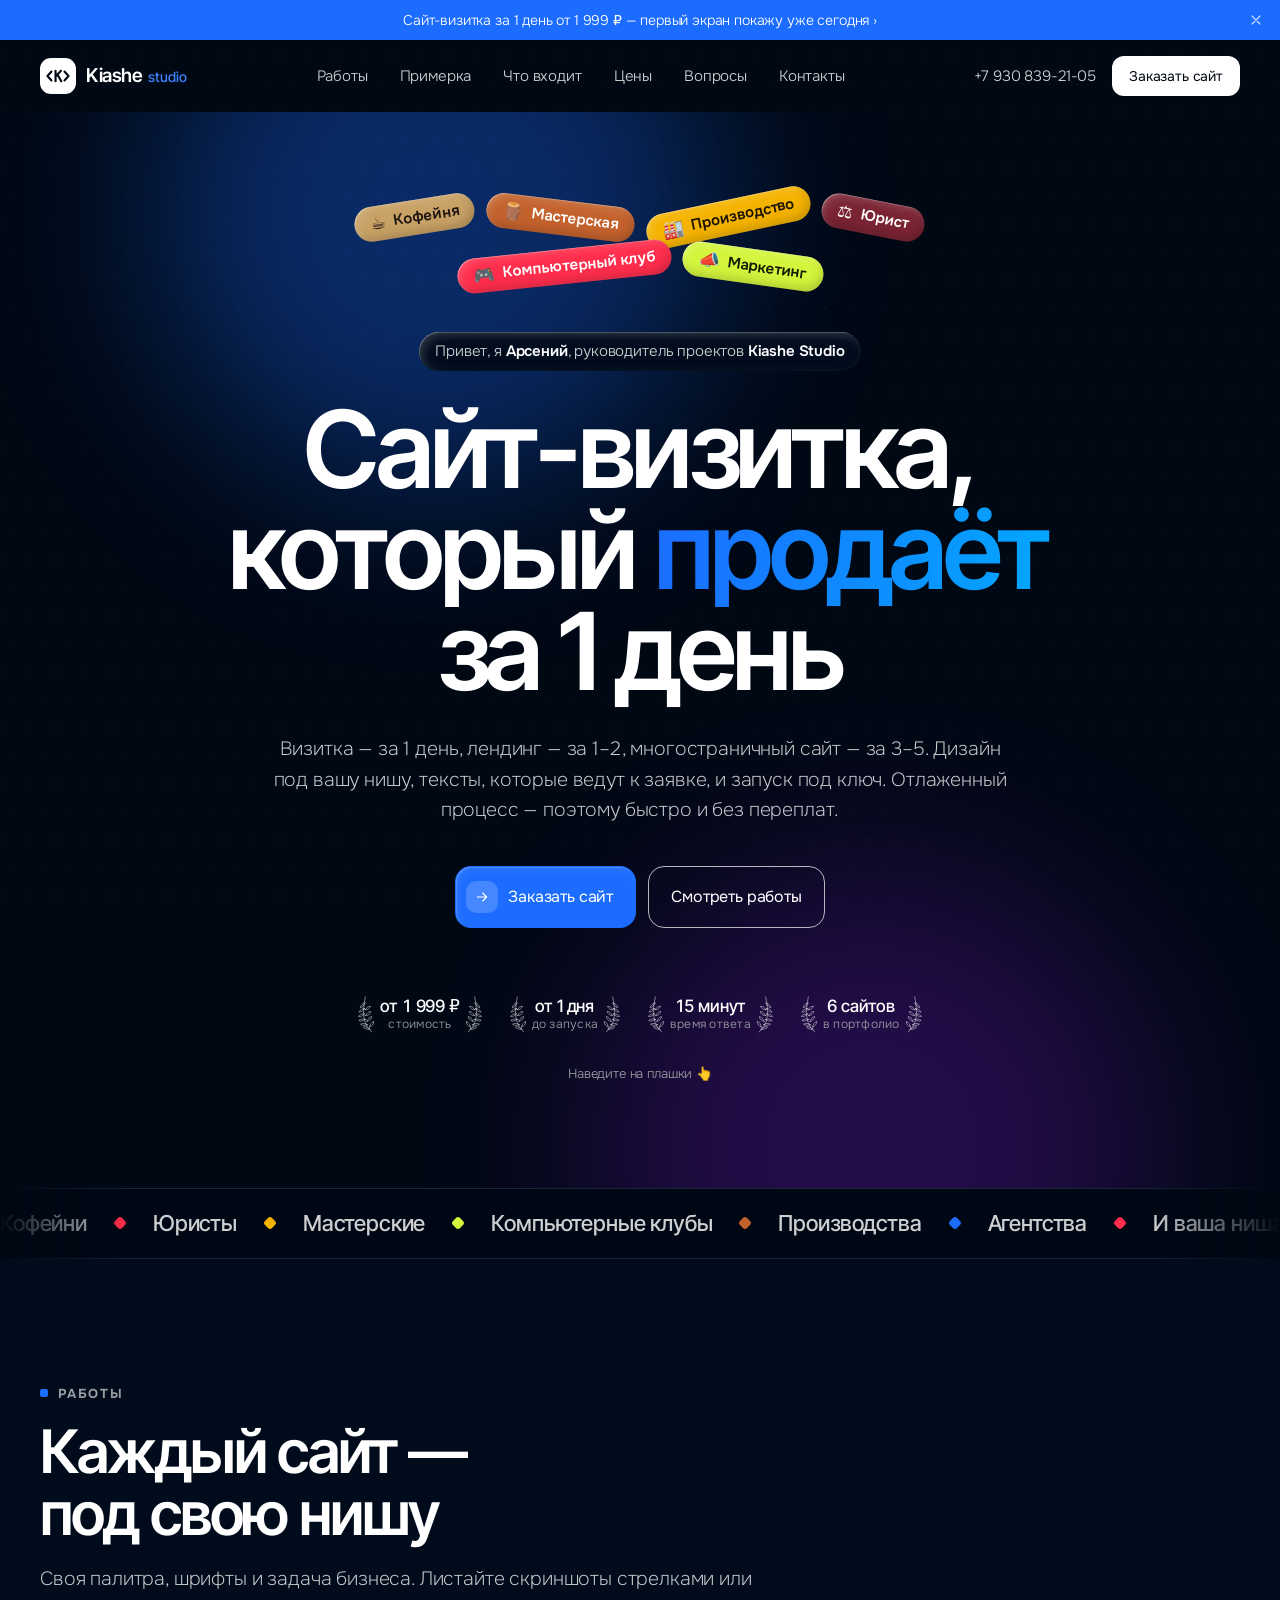
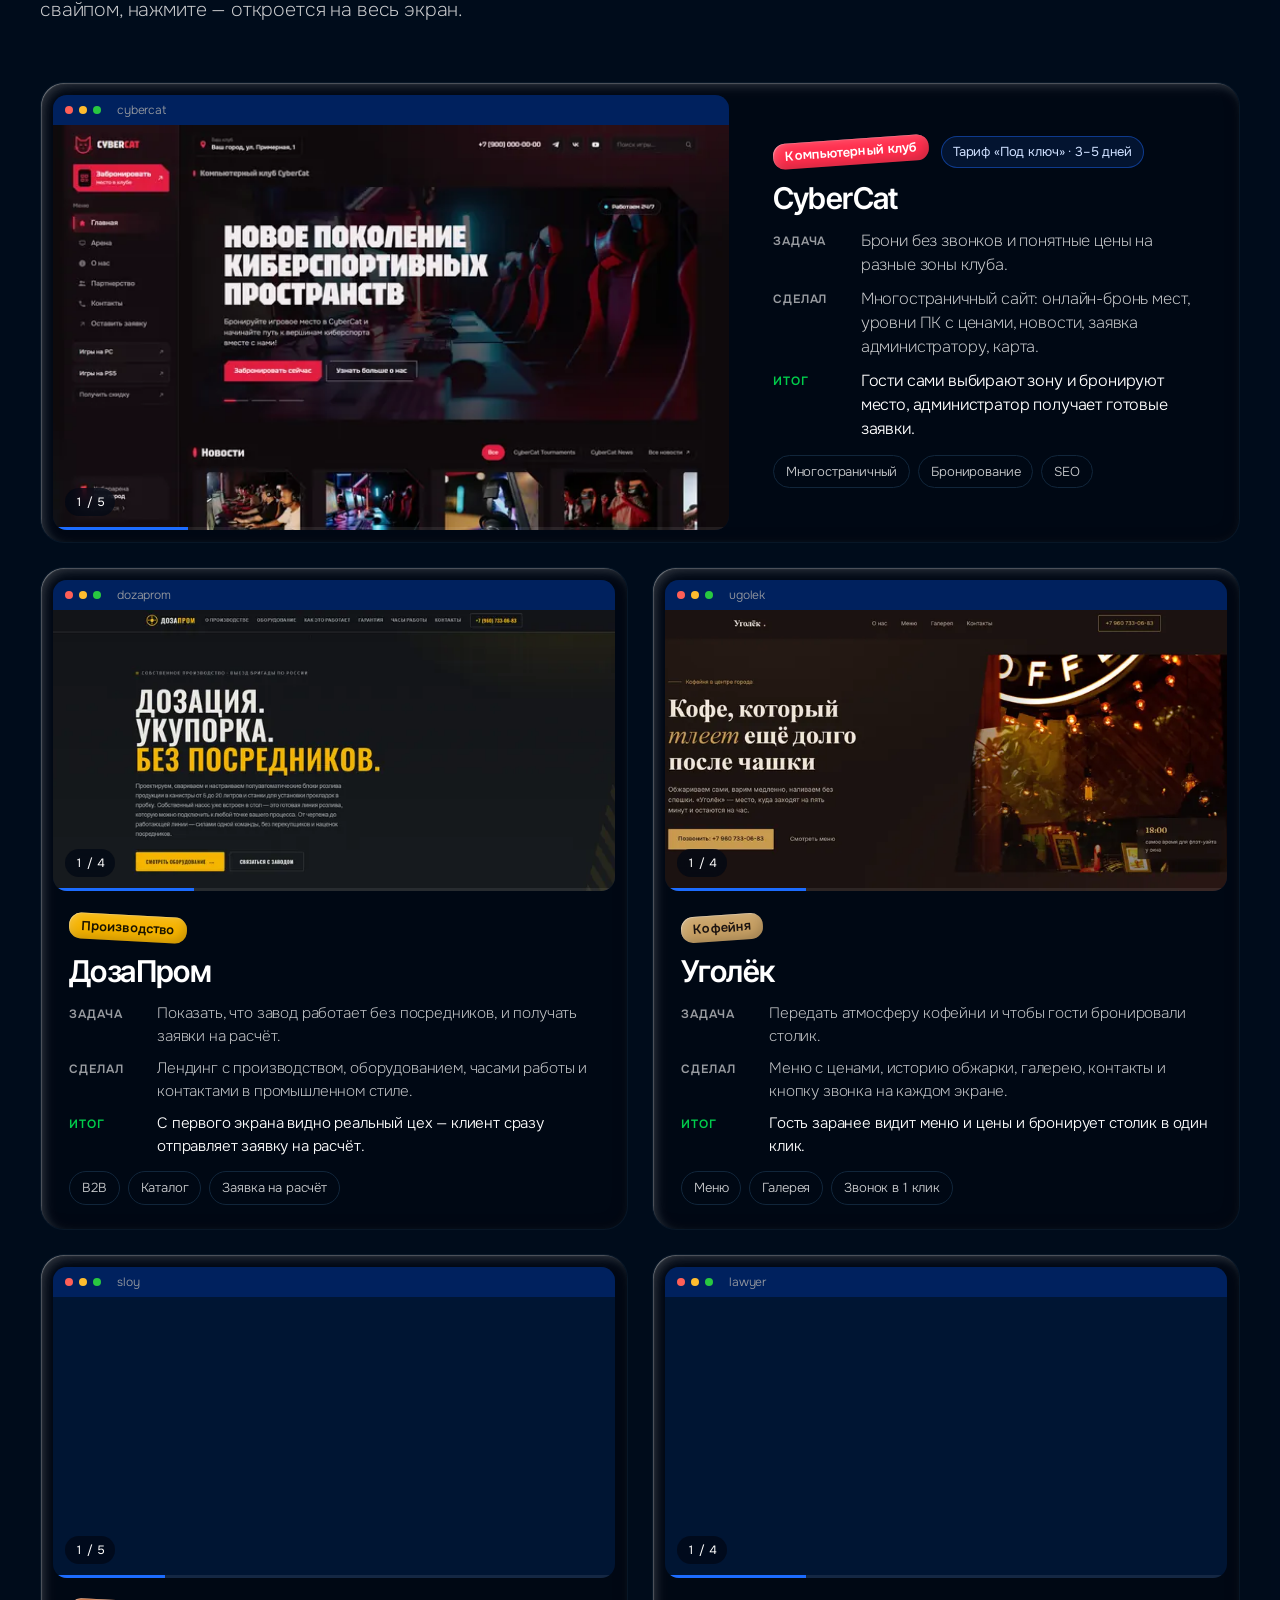
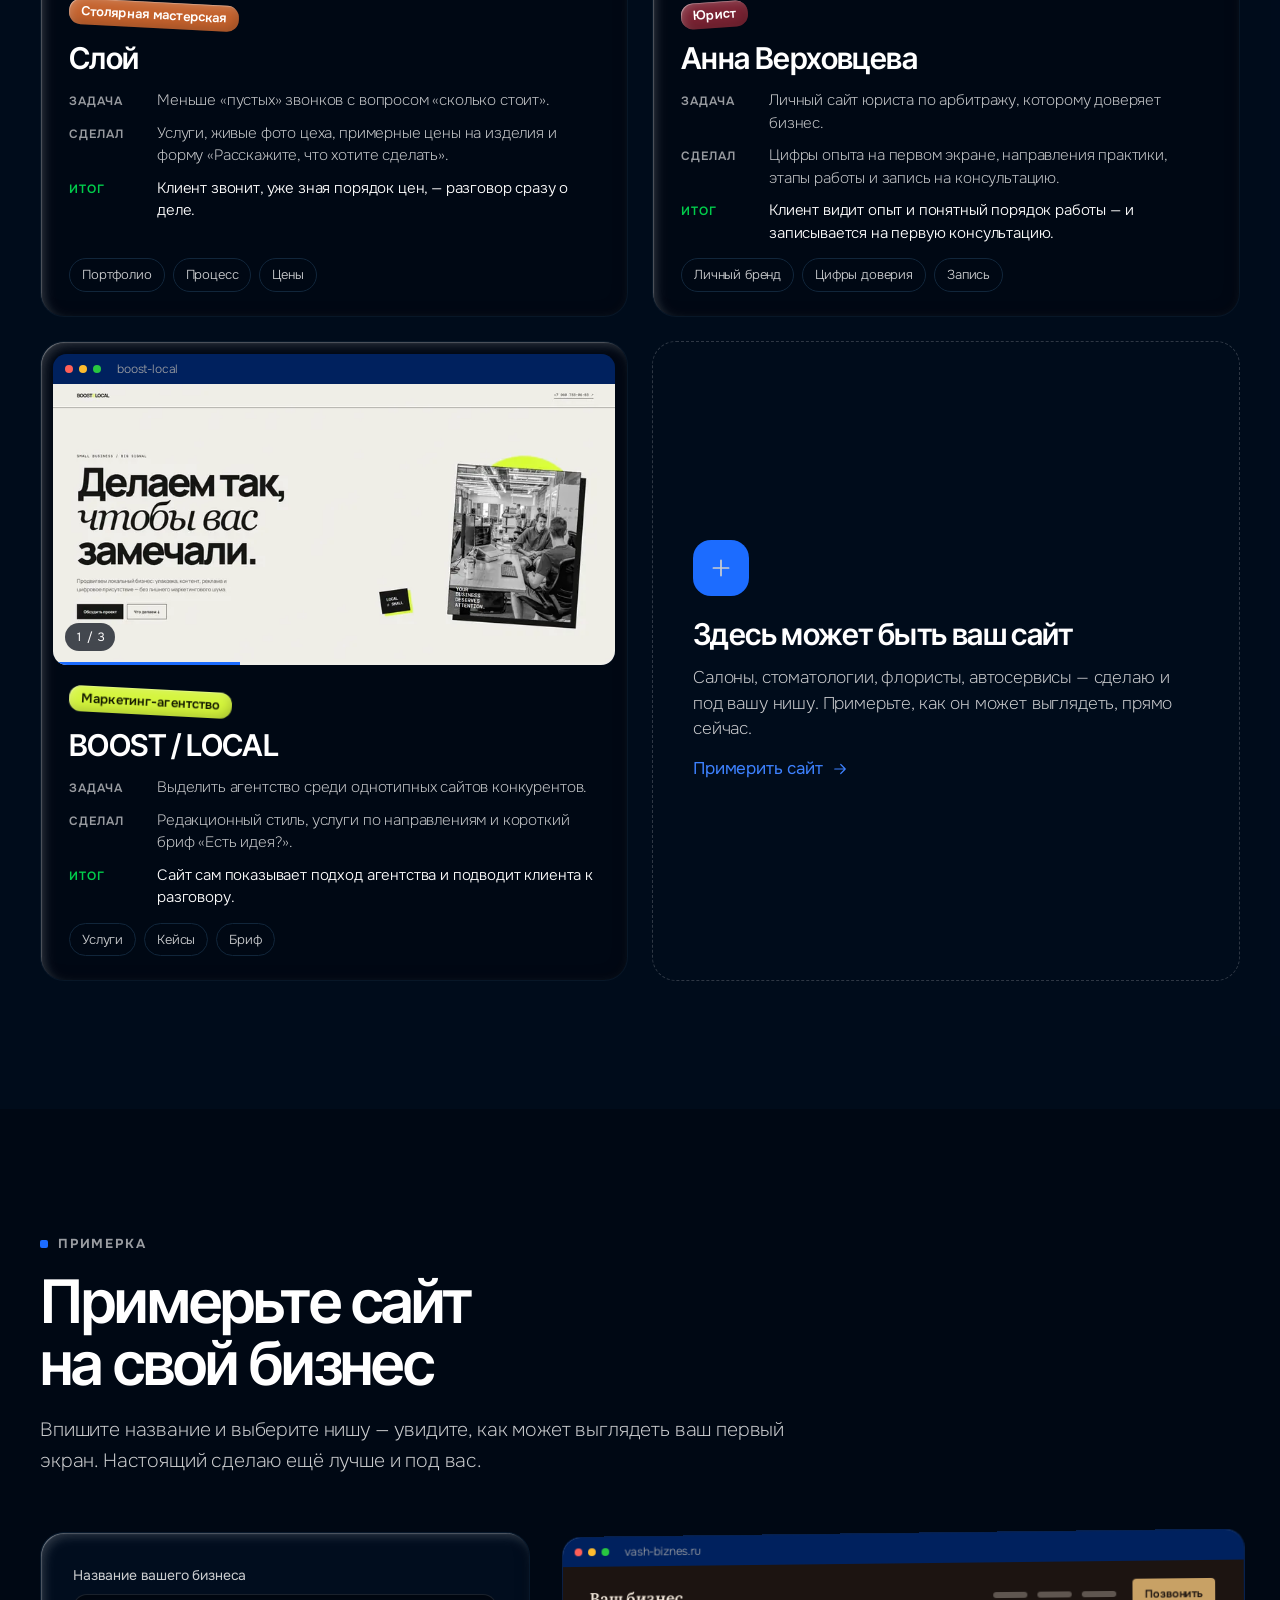
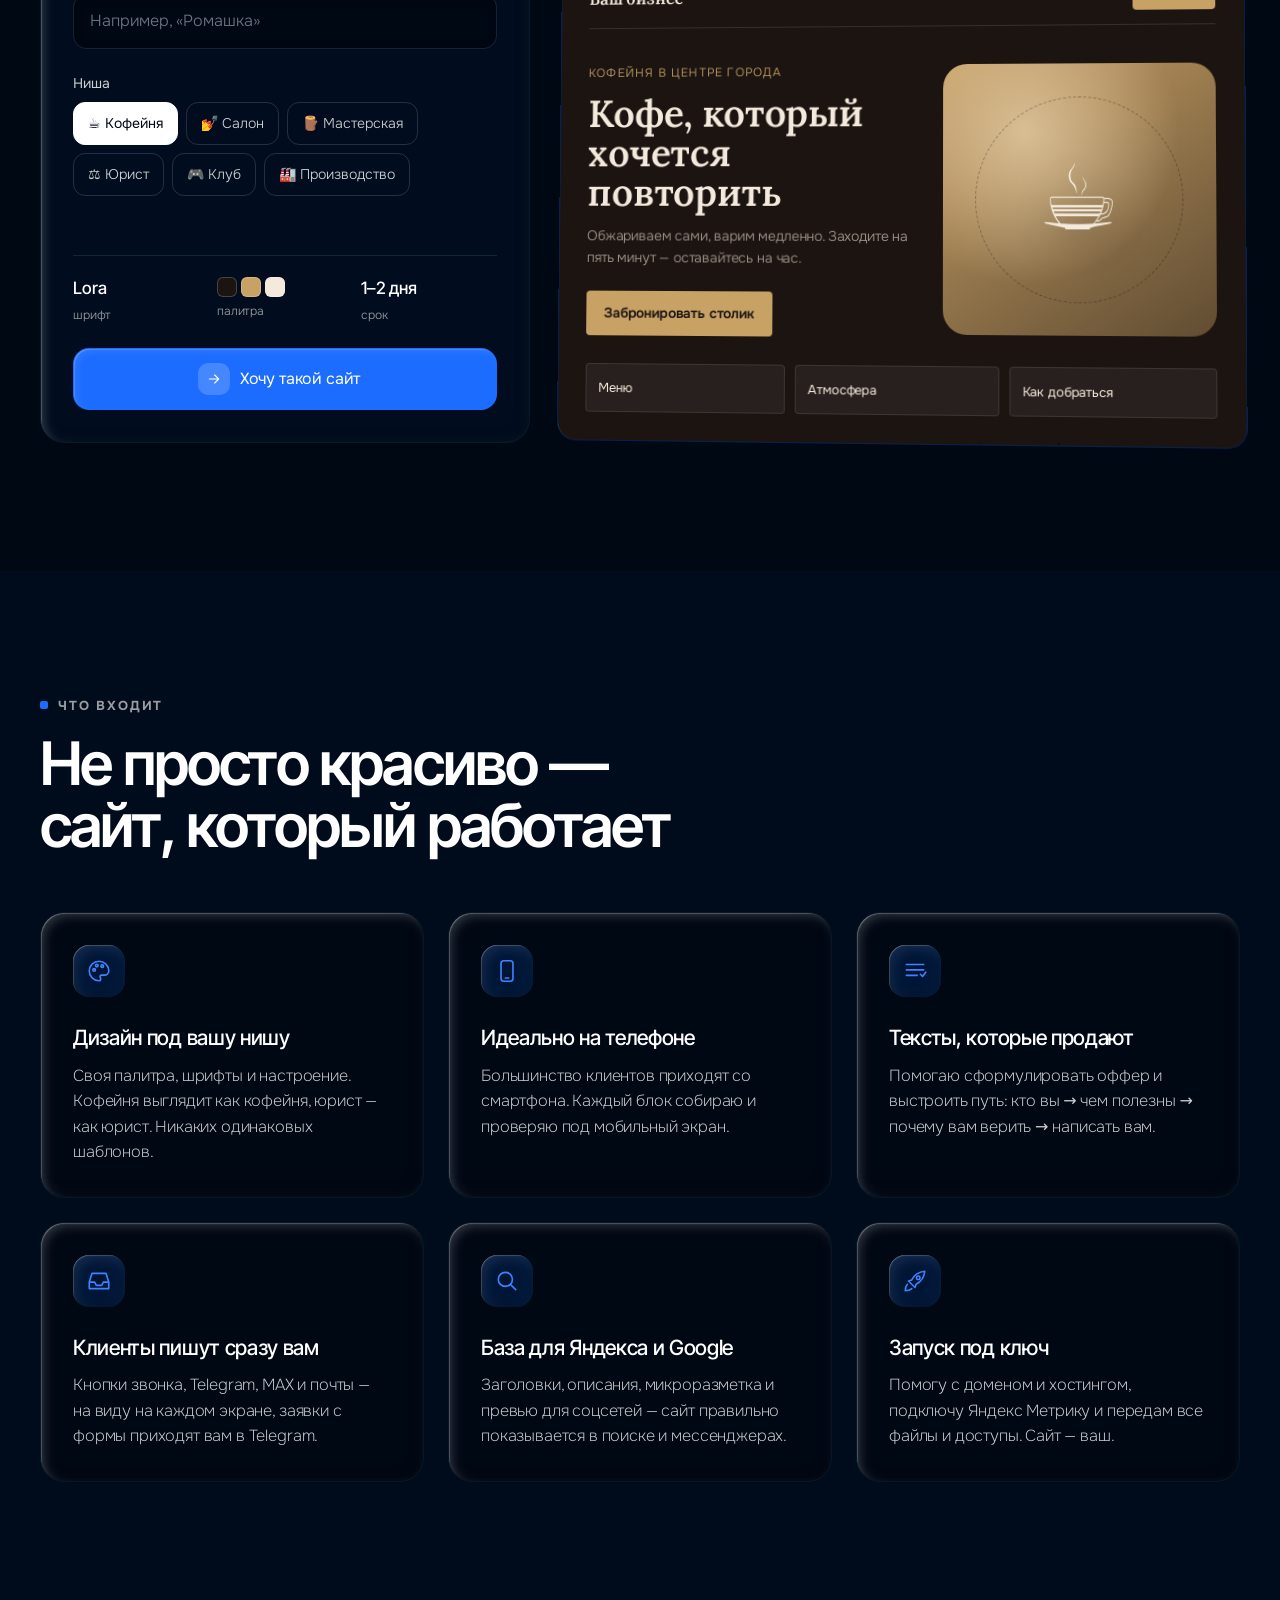
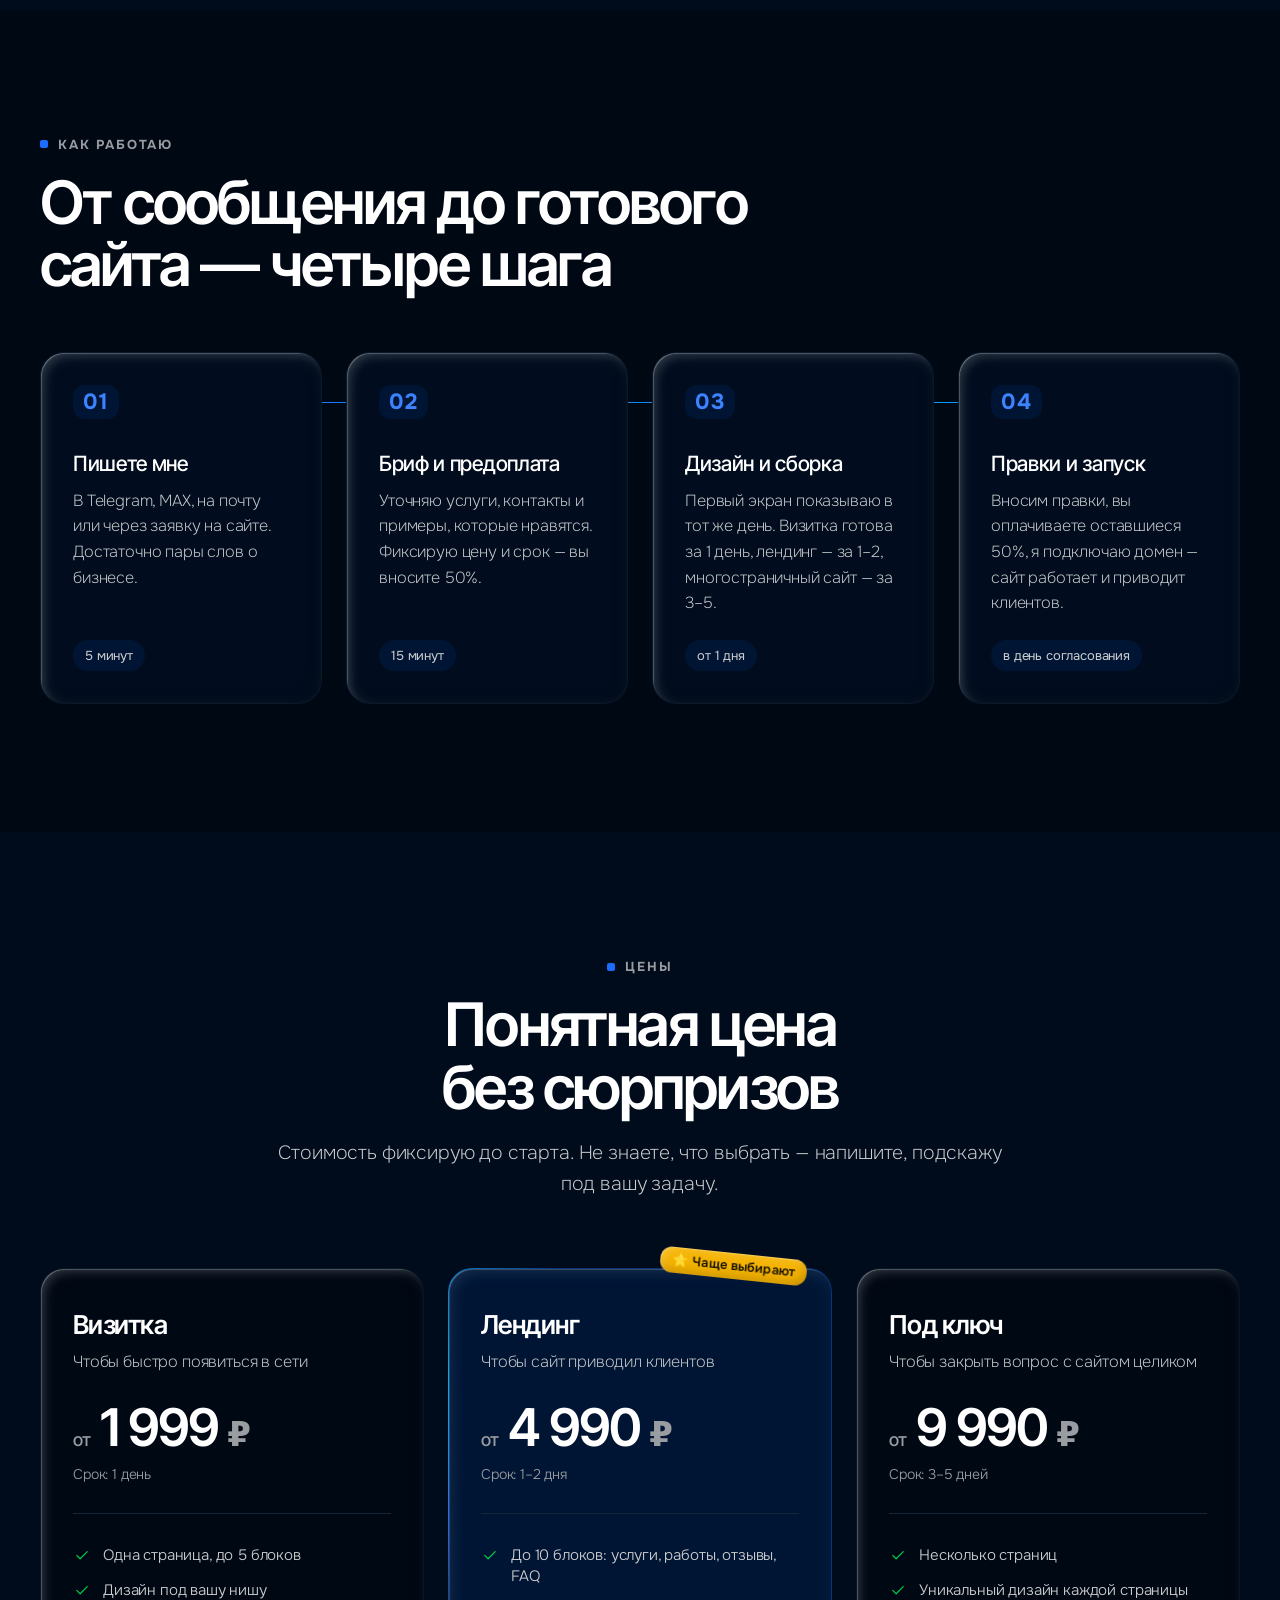
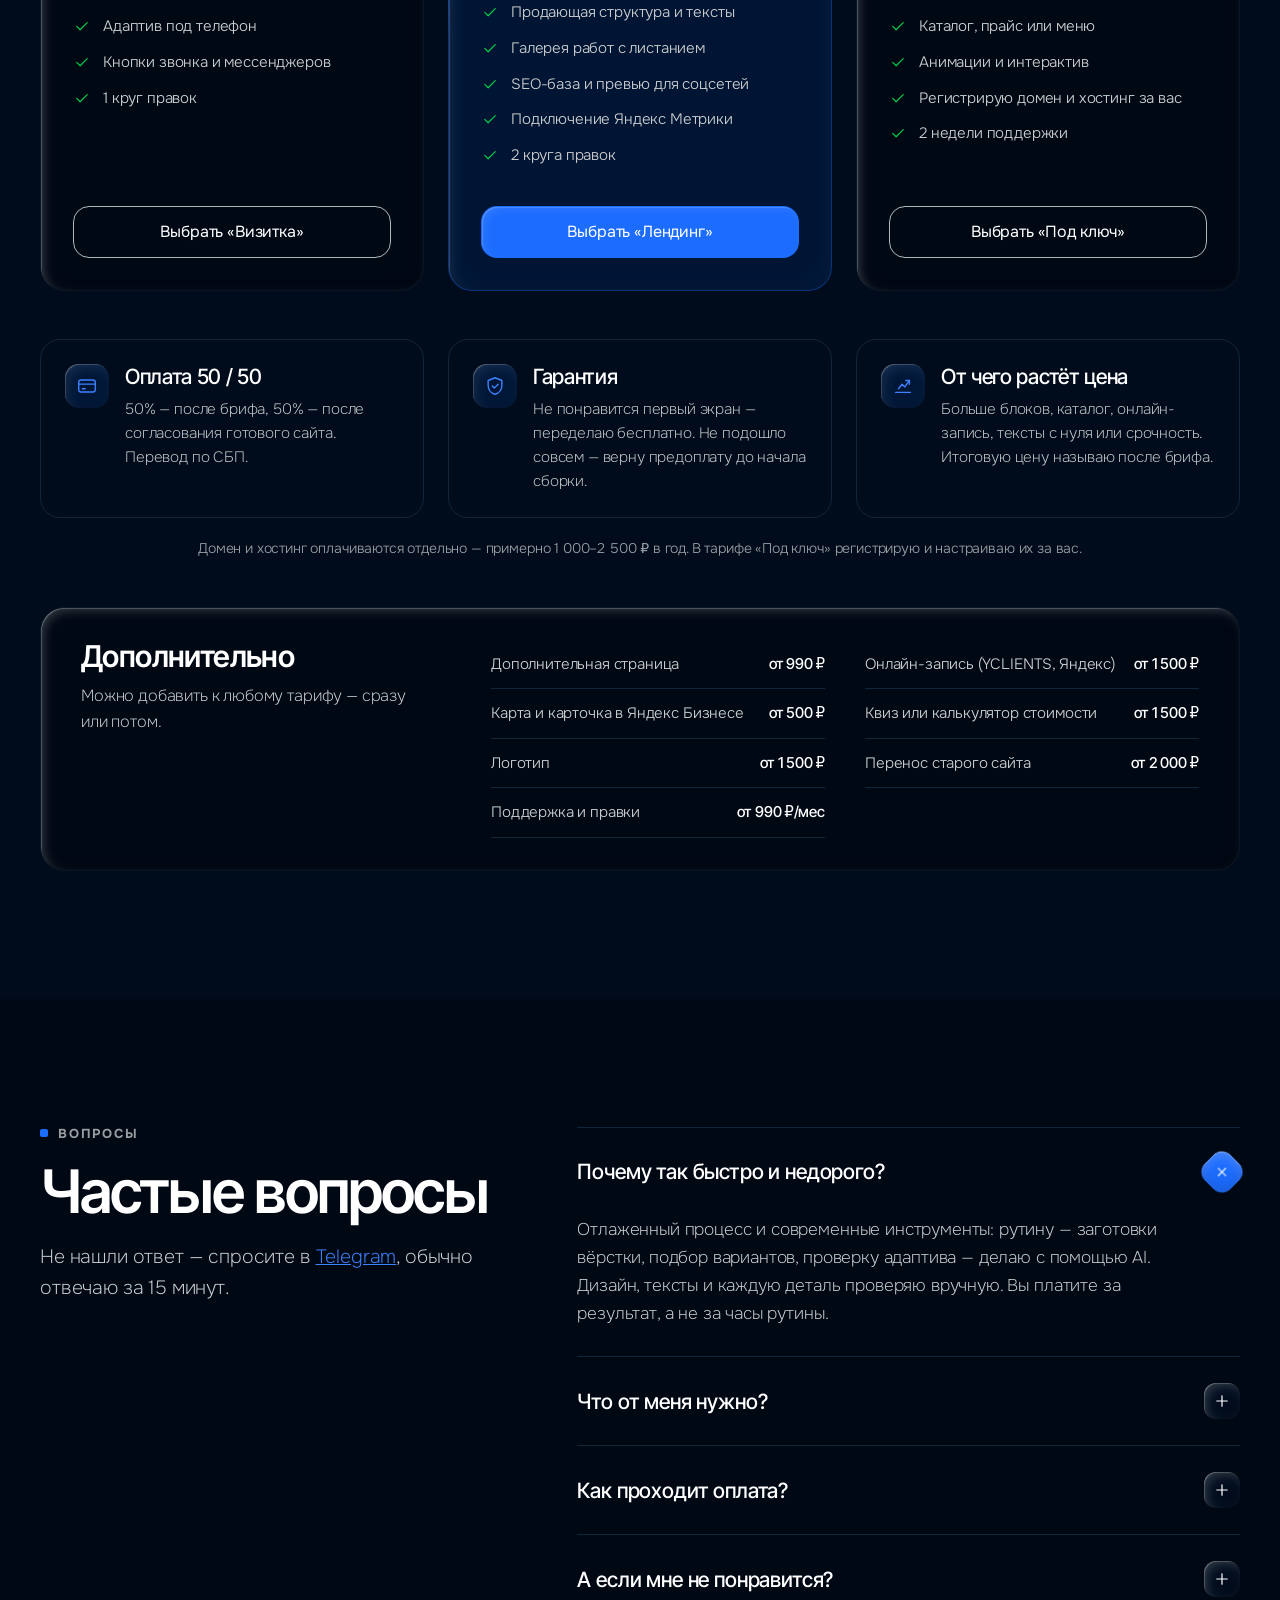
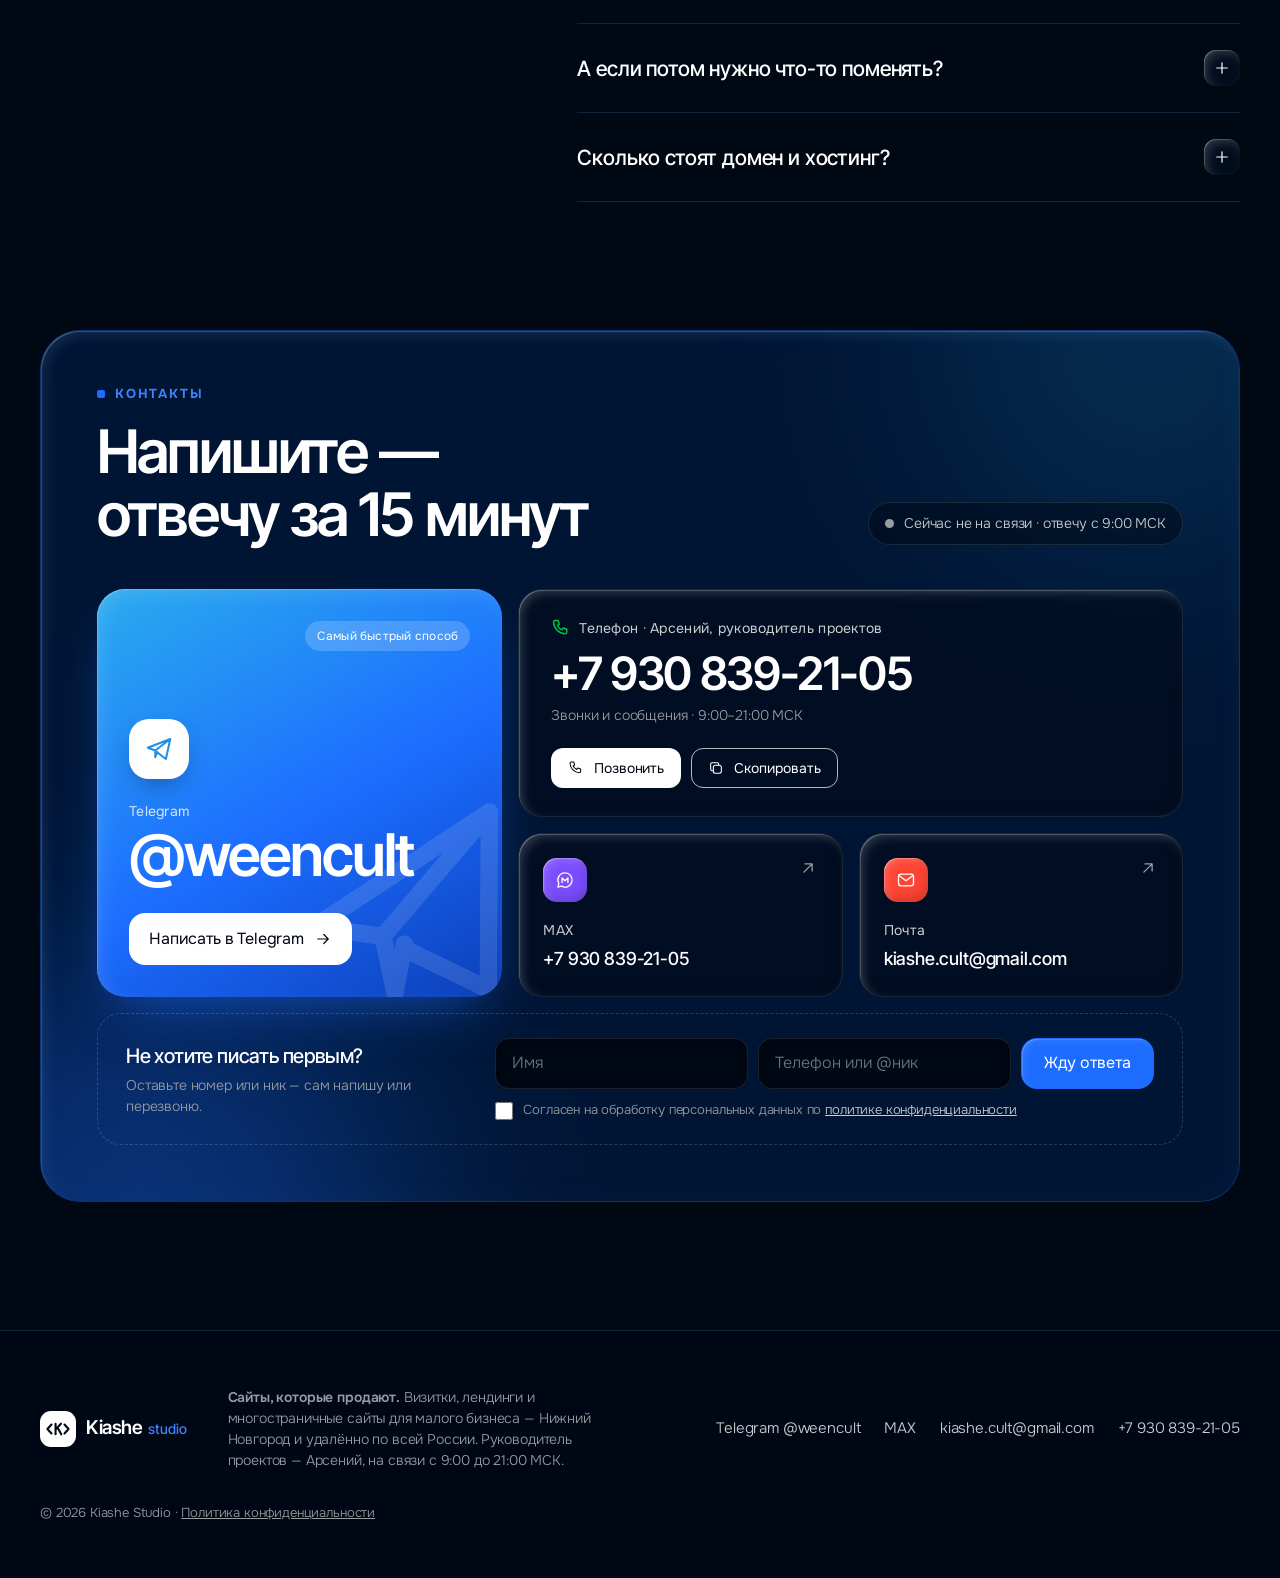
==== index.html @ 4d8e1519 "Add files via upload" ====
<!doctype html>
<html lang="ru">
<head>
<meta charset="utf-8">
<meta name="viewport" content="width=device-width, initial-scale=1">
<title>Kiashe Studio — сайты-визитки и лендинги для бизнеса от 1 дня</title>
<meta name="description" content="Сайты для малого бизнеса: визитка за 1 день от 1 999 ₽, лендинг за 1–2 дня, многостраничный сайт за 3–5 дней. Дизайн под вашу нишу, адаптив, запуск под ключ. Нижний Новгород и вся Россия.">
<link rel="canonical" href="https://kiashe.ru/">
<meta name="theme-color" content="#000814">
<meta property="og:type" content="website">
<meta property="og:locale" content="ru_RU">
<meta property="og:site_name" content="Kiashe Studio — сайты, которые продают">
<meta property="og:url" content="https://kiashe.ru/">
<meta property="og:title" content="Сайт для вашего бизнеса — от 1 дня и от 1 999 ₽">
<meta property="og:description" content="Визитки, лендинги и многостраничные сайты под вашу нишу. Первый экран покажу уже сегодня.">
<meta property="og:image" content="https://kiashe.ru/assets/img/og.jpg">
<meta property="og:image:width" content="1200">
<meta property="og:image:height" content="630">
<meta name="twitter:card" content="summary_large_image">
<link rel="icon" href="favicon.ico" sizes="any">
<link rel="icon" href="assets/img/favicon.svg" type="image/svg+xml">
<link rel="apple-touch-icon" href="assets/img/apple-touch-icon.png">
<link rel="manifest" href="site.webmanifest">
<link rel="preload" href="assets/fonts/onest-cyr.woff2" as="font" type="font/woff2" crossorigin>
<link rel="preload" href="assets/fonts/inter-tight-cyr.woff2" as="font" type="font/woff2" crossorigin>
<link rel="preload" href="assets/fonts/inter-tight-lat.woff2" as="font" type="font/woff2" crossorigin>
<link rel="preload" href="assets/fonts/onest-lat.woff2" as="font" type="font/woff2" crossorigin>
<link rel="stylesheet" href="assets/css/main.css?v=17">
<script>
document.documentElement.classList.add('js');
try { if (localStorage.getItem('announce-hidden')) document.documentElement.classList.add('no-announce'); } catch (e) {}
</script>
<script type="application/ld+json">{"@context":"https://schema.org","@type":"ProfessionalService","name":"Kiashe Studio","alternateName":"Кьяше Студио","slogan":"Сайты, которые продают","url":"https://kiashe.ru/","image":"https://kiashe.ru/assets/img/og.jpg","logo":"https://kiashe.ru/assets/img/icon-512.png","description":"Сайты-визитки, лендинги и многостраничные сайты для малого бизнеса: от 1 дня и от 1 999 ₽","telephone":"+79308392105","email":"kiashe.cult@gmail.com","priceRange":"от 1 999 ₽","openingHours":"Mo-Su 09:00-21:00","address":{"@type":"PostalAddress","addressLocality":"Нижний Новгород","addressCountry":"RU"},"areaServed":{"@type":"Country","name":"Россия"},"founder":{"@type":"Person","name":"Арсений","jobTitle":"Руководитель проектов"},"sameAs":["https://t.me/weencult"]}</script>
<script src="assets/js/main.js?v=20" defer></script>
</head>
<body>
<a class="skip" href="#main">К содержимому</a>
<canvas class="bg-dots" data-bg aria-hidden="true"></canvas>

<svg class="sr" aria-hidden="true">
	<symbol id="laurel" viewBox="0 0 22 48" fill="none" stroke="currentColor" stroke-linecap="round"><path d="M17 46C7 38 4 24 9 3M14.6 42.5c-3.4.6-6.3-.4-8-2.6 3.3-.7 6.2.2 8 2.6ZM11.4 37c-3 1.4-6 1.2-8.3-.6 2.9-1.4 6-1.2 8.3.6ZM9.2 30.6c-2.7 2-5.6 2.5-8.2 1.3 2.5-2 5.5-2.5 8.2-1.3ZM8 24c-2.2 2.5-5 3.6-7.6 3 2-2.6 4.8-3.6 7.6-3ZM7.9 17.3c-1.6 2.9-4 4.5-6.8 4.4 1.5-3 4-4.5 6.8-4.4ZM8.5 10.6c-1 3.1-3.1 5.2-5.8 5.6.9-3.2 3-5.2 5.8-5.6ZM14.3 39.8c.4-3.3 2.2-5.8 4.9-6.8.1 3.3-1.8 5.8-4.9 6.8ZM11 33c.9-3.2 3-5.4 5.8-5.9-.5 3.3-2.8 5.4-5.8 5.9ZM9.4 26c1.2-3 3.5-5 6.3-5.1-.8 3.2-3.3 5-6.3 5.1ZM8.8 18.8c1.4-2.8 3.8-4.4 6.5-4.3-1.1 3-3.6 4.6-6.5 4.3Z"/></symbol>
	<symbol id="i-logo" viewBox="0 0 32 32" fill="none" stroke="currentColor" stroke-width="2.6" stroke-linecap="round" stroke-linejoin="round"><path d="M8 10.5 3 16l5 5.5M24 10.5l5 5.5-5 5.5M13 9.5v13M19.6 9.5l-6.4 7M15.4 14.2l4.6 8.3"/></symbol>
	<symbol id="i-code" viewBox="0 0 24 24" fill="none" stroke="currentColor" stroke-width="2.2" stroke-linecap="round" stroke-linejoin="round"><path d="m8 7-5 5 5 5M16 7l5 5-5 5"/></symbol>
	<symbol id="i-arrow" viewBox="0 0 24 24" fill="none" stroke="currentColor" stroke-width="1.6" stroke-linecap="round" stroke-linejoin="round"><path d="M5 12h14M13 6l6 6-6 6"/></symbol>
	<symbol id="i-left" viewBox="0 0 24 24" fill="none" stroke="currentColor" stroke-width="1.8" stroke-linecap="round" stroke-linejoin="round"><path d="m15 5-7 7 7 7"/></symbol>
	<symbol id="i-right" viewBox="0 0 24 24" fill="none" stroke="currentColor" stroke-width="1.8" stroke-linecap="round" stroke-linejoin="round"><path d="m9 5 7 7-7 7"/></symbol>
	<symbol id="i-close" viewBox="0 0 24 24" fill="none" stroke="currentColor" stroke-width="1.8" stroke-linecap="round"><path d="M6 6l12 12M18 6 6 18"/></symbol>
	<symbol id="i-plus" viewBox="0 0 24 24" fill="none" stroke="currentColor" stroke-width="1.6" stroke-linecap="round"><path d="M12 5v14M5 12h14"/></symbol>
	<symbol id="i-check" viewBox="0 0 24 24" fill="none" stroke="currentColor" stroke-width="1.6" stroke-linecap="round" stroke-linejoin="round"><path d="m5 12.5 4.5 4.5L19 7.5"/></symbol>
	<symbol id="i-copy" viewBox="0 0 24 24" fill="none" stroke="currentColor" stroke-width="1.6" stroke-linecap="round" stroke-linejoin="round"><rect x="8" y="8" width="12" height="12" rx="3"/><path d="M16 8V6a2 2 0 0 0-2-2H6a2 2 0 0 0-2 2v8a2 2 0 0 0 2 2h2"/></symbol>
	<symbol id="i-tg" viewBox="0 0 24 24" fill="none" stroke="currentColor" stroke-width="1.6" stroke-linecap="round" stroke-linejoin="round"><path d="M21 4 3 11l6 2.2M21 4l-3.5 16-6.7-5.2M21 4 9 13.2v5.3l1.8-4.2"/></symbol>
	<symbol id="i-max" viewBox="0 0 24 24" fill="none" stroke="currentColor" stroke-width="1.6" stroke-linecap="round" stroke-linejoin="round"><path d="M12 3.5a8.5 8.5 0 0 0-7.4 12.7L3.5 20.5l4.4-1.1A8.5 8.5 0 1 0 12 3.5Z"/><path d="M8.5 15V9.5l3.5 3.5 3.5-3.5V15"/></symbol>
	<symbol id="i-mail" viewBox="0 0 24 24" fill="none" stroke="currentColor" stroke-width="1.6" stroke-linecap="round" stroke-linejoin="round"><rect x="3" y="5" width="18" height="14" rx="3"/><path d="m4 7 8 6 8-6"/></symbol>
	<symbol id="i-call" viewBox="0 0 24 24" fill="none" stroke="currentColor" stroke-width="1.6" stroke-linecap="round" stroke-linejoin="round"><path d="M5 3h3.5l1.5 4.5-2.2 1.4a11 11 0 0 0 5.3 5.3l1.4-2.2L19 13.5V17a2 2 0 0 1-2 2A15 15 0 0 1 3 5a2 2 0 0 1 2-2Z"/></symbol>
	<symbol id="i-palette" viewBox="0 0 24 24" fill="none" stroke="currentColor" stroke-width="1.5" stroke-linecap="round" stroke-linejoin="round"><path d="M12 3a9 9 0 1 0 0 18c1.1 0 1.6-.8 1.6-1.6 0-.9-.6-1.3-.6-2.1 0-.9.7-1.5 1.6-1.5H17a4 4 0 0 0 4-4C21 7 17 3 12 3Z"/><circle cx="7.5" cy="11" r="1.2"/><circle cx="10" cy="7" r="1.2"/><circle cx="15" cy="7.5" r="1.2"/></symbol>
	<symbol id="i-phone" viewBox="0 0 24 24" fill="none" stroke="currentColor" stroke-width="1.5" stroke-linecap="round" stroke-linejoin="round"><rect x="6.5" y="2.5" width="11" height="19" rx="2.5"/><path d="M10.5 18.5h3"/></symbol>
	<symbol id="i-text" viewBox="0 0 24 24" fill="none" stroke="currentColor" stroke-width="1.5" stroke-linecap="round" stroke-linejoin="round"><path d="M4 6h16M4 11h16M4 16h10m3-1 2 2 3-4"/></symbol>
	<symbol id="i-inbox" viewBox="0 0 24 24" fill="none" stroke="currentColor" stroke-width="1.5" stroke-linecap="round" stroke-linejoin="round"><path d="M3 13h5l1.5 3h5L16 13h5M5.5 5h13L21 13v6H3v-6Z"/></symbol>
	<symbol id="i-search" viewBox="0 0 24 24" fill="none" stroke="currentColor" stroke-width="1.5" stroke-linecap="round"><circle cx="10.5" cy="10.5" r="6.5"/><path d="m20 20-4.5-4.5"/></symbol>
	<symbol id="i-rocket" viewBox="0 0 24 24" fill="none" stroke="currentColor" stroke-width="1.5" stroke-linecap="round" stroke-linejoin="round"><path d="M5 15c-1.5 1.5-2 4-2 6 2 0 4.5-.5 6-2m0-4-3-3 3-1c2.5-5 6.5-7.5 12-8-.5 5.5-3 9.5-8 12l-1 3Z"/><circle cx="15" cy="9" r="1.6"/></symbol>
	<symbol id="i-card" viewBox="0 0 24 24" fill="none" stroke="currentColor" stroke-width="1.5" stroke-linecap="round" stroke-linejoin="round"><rect x="3" y="5.5" width="18" height="13" rx="2.5"/><path d="M3 10h18M7 15h3"/></symbol>
	<symbol id="i-shield" viewBox="0 0 24 24" fill="none" stroke="currentColor" stroke-width="1.5" stroke-linecap="round" stroke-linejoin="round"><path d="M12 3 4.5 6v5.5c0 4.6 3.2 8.4 7.5 9.5 4.3-1.1 7.5-4.9 7.5-9.5V6Z"/><path d="m9 12 2.2 2.2L15.5 10"/></symbol>
	<symbol id="i-scale" viewBox="0 0 24 24" fill="none" stroke="currentColor" stroke-width="1.5" stroke-linecap="round" stroke-linejoin="round"><path d="M4 19h16M7 15l4-5 3 3 5-7"/><path d="M15 6h4v4"/></symbol>
</svg>

<div class="announce" data-announce>
	<a href="#contact">Сайт-визитка за 1 день от 1 999 ₽ — первый экран покажу уже сегодня <span aria-hidden="true">›</span></a>
	<button class="announce__close" type="button" aria-label="Скрыть объявление" data-announce-close><svg class="ico"><use href="#i-close"/></svg></button>
</div>

<header class="nav" data-nav>
	<div class="nav__in">
		<a class="brand" href="#top" aria-label="Kiashe Studio — наверх">
			<span class="brand__mark" aria-hidden="true"><svg class="ico"><use href="#i-logo"/></svg></span>
			<span class="brand__name">Kiashe<i>studio</i></span>
		</a>
		<nav class="nav__links" id="nav-menu" aria-label="Меню">
			<a href="#works">Работы</a>
			<a href="#try">Примерка</a>
			<a href="#services">Что входит</a>
			<a href="#prices">Цены</a>
			<a href="#faq">Вопросы</a>
			<a href="#contact">Контакты</a>
			<a class="nav__cta" href="#contact">Заказать сайт</a>
		</nav>
		<div class="nav__actions">
			<a class="nav__phone" href="tel:+79308392105">+7 930 839-21-05</a>
			<a class="btn btn--white btn--sm" href="#contact">Заказать сайт</a>
			<button class="nav__burger" type="button" aria-controls="nav-menu" aria-expanded="false" aria-label="Открыть меню" data-burger><span></span><span></span></button>
		</div>
	</div>
</header>

<main id="main">

	<!-- Первый экран -->
	<section class="hero" id="top" aria-labelledby="hero-title">
		<div class="hero__glow hero__glow--a" aria-hidden="true"></div>
		<div class="hero__glow hero__glow--b" aria-hidden="true"></div>

		<!-- только ниши, по которым есть работы -->
		<div class="hero__tags">
			<span class="hero__tag" data-tag><span class="tag tag--ugolek" style="--r:-9deg"><span class="tag__emoji">☕</span>Кофейня</span></span>
			<span class="hero__tag" data-tag><span class="tag tag--sloy" style="--r:7deg"><span class="tag__emoji">🪵</span>Мастерская</span></span>
			<span class="hero__tag" data-tag><span class="tag tag--dozaprom" style="--r:-12deg"><span class="tag__emoji">🏭</span>Производство</span></span>
			<span class="hero__tag" data-tag><span class="tag tag--lawyer" style="--r:11deg"><span class="tag__emoji">⚖️</span>Юрист</span></span>
			<span class="hero__tag" data-tag><span class="tag tag--cybercat" style="--r:-6deg"><span class="tag__emoji">🎮</span>Компьютерный клуб</span></span>
			<span class="hero__tag" data-tag><span class="tag tag--boost" style="--r:8deg"><span class="tag__emoji">📣</span>Маркетинг</span></span>
		</div>

		<div class="hero__in">
			<p class="hero__hello" data-reveal>Привет, я <b>Арсений</b>, руководитель проектов <b>Kiashe Studio</b></p>
			<h1 class="display" id="hero-title">
				<span class="line"><span>Сайт-визитка,</span></span>
				<span class="line"><span>который <span class="grad">продаёт</span></span></span>
				<span class="line"><span>за 1 день</span></span>
			</h1>
			<p class="lead" data-reveal style="--i:3">Визитка — за 1 день, лендинг — за 1–2, многостраничный сайт — за 3–5. Дизайн под вашу нишу, тексты, которые ведут к заявке, и запуск под ключ. Отлаженный процесс — поэтому быстро и без переплат.</p>
			<div class="hero__cta" data-reveal style="--i:4">
				<a class="btn btn--blue btn--icon" href="#contact"><span class="btn__ico"><svg class="ico"><use href="#i-arrow"/></svg></span>Заказать сайт</a>
				<a class="btn btn--ghost" href="#works">Смотреть работы</a>
			</div>
			<ul class="badges" aria-label="Коротко" data-reveal style="--i:5">
				<li class="badge"><svg><use href="#laurel"/></svg><span><b>от <i data-count="1999">1 999</i> ₽</b>стоимость</span><svg><use href="#laurel"/></svg></li>
				<li class="badge"><svg><use href="#laurel"/></svg><span><b>от 1 дня</b>до запуска</span><svg><use href="#laurel"/></svg></li>
				<li class="badge"><svg><use href="#laurel"/></svg><span><b><i data-count="15">15</i> минут</b>время ответа</span><svg><use href="#laurel"/></svg></li>
				<li class="badge"><svg><use href="#laurel"/></svg><span><b><i data-count="6">6</i> сайтов</b>в портфолио</span><svg><use href="#laurel"/></svg></li>
			</ul>
			<p class="hero__hint" aria-hidden="true" data-hint>Наведите на плашки 👆</p>
		</div>
	</section>

	<div class="ticker" aria-hidden="true">
		<div class="ticker__track">
			<span>Кофейни</span><span>Юристы</span><span>Мастерские</span><span>Компьютерные клубы</span><span>Производства</span><span>Агентства</span><span>И ваша ниша</span>
			<span>Кофейни</span><span>Юристы</span><span>Мастерские</span><span>Компьютерные клубы</span><span>Производства</span><span>Агентства</span><span>И ваша ниша</span>
		</div>
	</div>

	<!-- Работы -->
	<section class="band band--deep" id="works" aria-labelledby="works-title">
		<div class="wrap">
			<div class="sec-head" data-reveal>
				<p class="kicker">Работы</p>
				<h2 class="h2" id="works-title">Каждый сайт — под свою нишу</h2>
				<p class="lead">Своя палитра, шрифты и задача бизнеса. Листайте скриншоты стрелками или свайпом, нажмите — откроется на весь экран.</p>
			</div>
			<div class="works">
				<article class="work card work--wide" data-reveal>
					<div class="gal" data-gal data-title="CyberCat — Компьютерный клуб">
						<div class="browser" aria-hidden="true"><i></i><i></i><i></i><em>cybercat</em></div>
						<div class="gal__track" tabindex="0" aria-label="Скриншоты сайта CyberCat">
							<button class="gal__slide" type="button" data-full="assets/img/works/cybercat/1.webp" aria-label="Открыть скриншот 1 из 5"><img src="assets/img/works/cybercat/1-sm.webp" srcset="assets/img/works/cybercat/1-sm.webp 800w, assets/img/works/cybercat/1.webp 1600w" sizes="(max-width: 1100px) 92vw, 720px" alt="CyberCat — первый экран «Новое поколение киберспортивных пространств» и новости клуба" width="800" height="400" loading="lazy" decoding="async"></button>
							<button class="gal__slide" type="button" data-full="assets/img/works/cybercat/2.webp" aria-label="Открыть скриншот 2 из 5"><img src="assets/img/works/cybercat/2-sm.webp" srcset="assets/img/works/cybercat/2-sm.webp 800w, assets/img/works/cybercat/2.webp 1600w" sizes="(max-width: 1100px) 92vw, 720px" alt="CyberCat — уровни мощности ПК с ценами: Normal, VIP, Bootcamp" width="800" height="400" loading="lazy" decoding="async"></button>
							<button class="gal__slide" type="button" data-full="assets/img/works/cybercat/3.webp" aria-label="Открыть скриншот 3 из 5"><img src="assets/img/works/cybercat/3-sm.webp" srcset="assets/img/works/cybercat/3-sm.webp 800w, assets/img/works/cybercat/3.webp 1600w" sizes="(max-width: 1100px) 92vw, 720px" alt="CyberCat — контакты, QR-код для бронирования и карта клуба" width="800" height="400" loading="lazy" decoding="async"></button>
							<button class="gal__slide" type="button" data-full="assets/img/works/cybercat/4.webp" aria-label="Открыть скриншот 4 из 5"><img src="assets/img/works/cybercat/4-sm.webp" srcset="assets/img/works/cybercat/4-sm.webp 800w, assets/img/works/cybercat/4.webp 1600w" sizes="(max-width: 1100px) 92vw, 720px" alt="CyberCat — форма заявки администратору с выбором даты и места" width="800" height="400" loading="lazy" decoding="async"></button>
							<button class="gal__slide" type="button" data-full="assets/img/works/cybercat/5.webp" aria-label="Открыть скриншот 5 из 5"><img src="assets/img/works/cybercat/5-sm.webp" srcset="assets/img/works/cybercat/5-sm.webp 800w, assets/img/works/cybercat/5.webp 1600w" sizes="(max-width: 1100px) 92vw, 720px" alt="CyberCat — окно бронирования игрового места" width="800" height="400" loading="lazy" decoding="async"></button>
						</div>
					</div>
					<div class="work__body">
						<div class="work__tags">
							<span class="tag tag--sm tag--cybercat" style="--r:-4deg">Компьютерный клуб</span>
							<span class="work__plan">Тариф «Под ключ» · 3–5 дней</span>
						</div>
						<h3 class="h3">CyberCat</h3>
						<dl class="case">
							<div><dt>Задача</dt><dd>Брони без звонков и понятные цены на разные зоны клуба.</dd></div>
							<div><dt>Сделал</dt><dd>Многостраничный сайт: онлайн-бронь мест, уровни ПК с ценами, новости, заявка администратору, карта.</dd></div>
							<div><dt>Итог</dt><dd>Гости сами выбирают зону и бронируют место, администратор получает готовые заявки.</dd></div>
						</dl>
						<ul class="chips"><li>Многостраничный</li><li>Бронирование</li><li>SEO</li></ul>
					</div>
				</article>
				<article class="work card" data-reveal>
					<div class="gal" data-gal data-title="ДозаПром — Производство">
						<div class="browser" aria-hidden="true"><i></i><i></i><i></i><em>dozaprom</em></div>
						<div class="gal__track" tabindex="0" aria-label="Скриншоты сайта ДозаПром">
							<button class="gal__slide" type="button" data-full="assets/img/works/dozaprom/1.webp" aria-label="Открыть скриншот 1 из 4"><img src="assets/img/works/dozaprom/1-sm.webp" srcset="assets/img/works/dozaprom/1-sm.webp 800w, assets/img/works/dozaprom/1.webp 1600w" sizes="(max-width: 720px) 92vw, (max-width: 1100px) 46vw, 560px" alt="ДозаПром — первый экран «Дозация. Укупорка. Без посредников.»" width="800" height="400" loading="lazy" decoding="async"></button>
							<button class="gal__slide" type="button" data-full="assets/img/works/dozaprom/2.webp" aria-label="Открыть скриншот 2 из 4"><img src="assets/img/works/dozaprom/2-sm.webp" srcset="assets/img/works/dozaprom/2-sm.webp 800w, assets/img/works/dozaprom/2.webp 1600w" sizes="(max-width: 720px) 92vw, (max-width: 1100px) 46vw, 560px" alt="ДозаПром — блок о собственном производстве" width="800" height="400" loading="lazy" decoding="async"></button>
							<button class="gal__slide" type="button" data-full="assets/img/works/dozaprom/3.webp" aria-label="Открыть скриншот 3 из 4"><img src="assets/img/works/dozaprom/3-sm.webp" srcset="assets/img/works/dozaprom/3-sm.webp 800w, assets/img/works/dozaprom/3.webp 1600w" sizes="(max-width: 720px) 92vw, (max-width: 1100px) 46vw, 560px" alt="ДозаПром — фотографии оборудования для дозации и укупорки" width="800" height="400" loading="lazy" decoding="async"></button>
							<button class="gal__slide" type="button" data-full="assets/img/works/dozaprom/4.webp" aria-label="Открыть скриншот 4 из 4"><img src="assets/img/works/dozaprom/4-sm.webp" srcset="assets/img/works/dozaprom/4-sm.webp 800w, assets/img/works/dozaprom/4.webp 1600w" sizes="(max-width: 720px) 92vw, (max-width: 1100px) 46vw, 560px" alt="ДозаПром — часы работы и контакты завода" width="800" height="400" loading="lazy" decoding="async"></button>
						</div>
					</div>
					<div class="work__body">
						<span class="tag tag--sm tag--dozaprom" style="--r:3deg">Производство</span>
						<h3 class="h3">ДозаПром</h3>
						<dl class="case">
							<div><dt>Задача</dt><dd>Показать, что завод работает без посредников, и получать заявки на расчёт.</dd></div>
							<div><dt>Сделал</dt><dd>Лендинг с производством, оборудованием, часами работы и контактами в промышленном стиле.</dd></div>
							<div><dt>Итог</dt><dd>С первого экрана видно реальный цех — клиент сразу отправляет заявку на расчёт.</dd></div>
						</dl>
						<ul class="chips"><li>B2B</li><li>Каталог</li><li>Заявка на расчёт</li></ul>
					</div>
				</article>
				<article class="work card" data-reveal style="--i:1">
					<div class="gal" data-gal data-title="Уголёк — Кофейня">
						<div class="browser" aria-hidden="true"><i></i><i></i><i></i><em>ugolek</em></div>
						<div class="gal__track" tabindex="0" aria-label="Скриншоты сайта Уголёк">
							<button class="gal__slide" type="button" data-full="assets/img/works/ugolek/1.webp" aria-label="Открыть скриншот 1 из 4"><img src="assets/img/works/ugolek/1-sm.webp" srcset="assets/img/works/ugolek/1-sm.webp 800w, assets/img/works/ugolek/1.webp 1600w" sizes="(max-width: 720px) 92vw, (max-width: 1100px) 46vw, 560px" alt="Уголёк — первый экран кофейни с кнопкой звонка" width="800" height="400" loading="lazy" decoding="async"></button>
							<button class="gal__slide" type="button" data-full="assets/img/works/ugolek/2.webp" aria-label="Открыть скриншот 2 из 4"><img src="assets/img/works/ugolek/2-sm.webp" srcset="assets/img/works/ugolek/2-sm.webp 800w, assets/img/works/ugolek/2.webp 1600w" sizes="(max-width: 720px) 92vw, (max-width: 1100px) 46vw, 560px" alt="Уголёк — история небольшой обжарочной и фото зала" width="800" height="400" loading="lazy" decoding="async"></button>
							<button class="gal__slide" type="button" data-full="assets/img/works/ugolek/3.webp" aria-label="Открыть скриншот 3 из 4"><img src="assets/img/works/ugolek/3-sm.webp" srcset="assets/img/works/ugolek/3-sm.webp 800w, assets/img/works/ugolek/3.webp 1600w" sizes="(max-width: 720px) 92vw, (max-width: 1100px) 46vw, 560px" alt="Уголёк — меню напитков с ценами" width="800" height="400" loading="lazy" decoding="async"></button>
							<button class="gal__slide" type="button" data-full="assets/img/works/ugolek/4.webp" aria-label="Открыть скриншот 4 из 4"><img src="assets/img/works/ugolek/4-sm.webp" srcset="assets/img/works/ugolek/4-sm.webp 800w, assets/img/works/ugolek/4.webp 1600w" sizes="(max-width: 720px) 92vw, (max-width: 1100px) 46vw, 560px" alt="Уголёк — контакты, адрес и часы работы" width="800" height="400" loading="lazy" decoding="async"></button>
						</div>
					</div>
					<div class="work__body">
						<span class="tag tag--sm tag--ugolek" style="--r:-4deg">Кофейня</span>
						<h3 class="h3">Уголёк</h3>
						<dl class="case">
							<div><dt>Задача</dt><dd>Передать атмосферу кофейни и чтобы гости бронировали столик.</dd></div>
							<div><dt>Сделал</dt><dd>Меню с ценами, историю обжарки, галерею, контакты и кнопку звонка на каждом экране.</dd></div>
							<div><dt>Итог</dt><dd>Гость заранее видит меню и цены и бронирует столик в один клик.</dd></div>
						</dl>
						<ul class="chips"><li>Меню</li><li>Галерея</li><li>Звонок в 1 клик</li></ul>
					</div>
				</article>
				<article class="work card" data-reveal>
					<div class="gal" data-gal data-title="Слой — Столярная мастерская">
						<div class="browser" aria-hidden="true"><i></i><i></i><i></i><em>sloy</em></div>
						<div class="gal__track" tabindex="0" aria-label="Скриншоты сайта Слой">
							<button class="gal__slide" type="button" data-full="assets/img/works/sloy/1.webp" aria-label="Открыть скриншот 1 из 5"><img src="assets/img/works/sloy/1-sm.webp" srcset="assets/img/works/sloy/1-sm.webp 800w, assets/img/works/sloy/1.webp 1600w" sizes="(max-width: 720px) 92vw, (max-width: 1100px) 46vw, 560px" alt="Слой — первый экран мастерской с фото цеха" width="800" height="400" loading="lazy" decoding="async"></button>
							<button class="gal__slide" type="button" data-full="assets/img/works/sloy/2.webp" aria-label="Открыть скриншот 2 из 5"><img src="assets/img/works/sloy/2-sm.webp" srcset="assets/img/works/sloy/2-sm.webp 800w, assets/img/works/sloy/2.webp 1600w" sizes="(max-width: 720px) 92vw, (max-width: 1100px) 46vw, 560px" alt="Слой — услуги: мебель, лестницы, двери, реставрация" width="800" height="400" loading="lazy" decoding="async"></button>
							<button class="gal__slide" type="button" data-full="assets/img/works/sloy/3.webp" aria-label="Открыть скриншот 3 из 5"><img src="assets/img/works/sloy/3-sm.webp" srcset="assets/img/works/sloy/3-sm.webp 800w, assets/img/works/sloy/3.webp 1600w" sizes="(max-width: 720px) 92vw, (max-width: 1100px) 46vw, 560px" alt="Слой — фотографии работы мастеров в цехе" width="800" height="400" loading="lazy" decoding="async"></button>
							<button class="gal__slide" type="button" data-full="assets/img/works/sloy/4.webp" aria-label="Открыть скриншот 4 из 5"><img src="assets/img/works/sloy/4-sm.webp" srcset="assets/img/works/sloy/4-sm.webp 800w, assets/img/works/sloy/4.webp 1600w" sizes="(max-width: 720px) 92vw, (max-width: 1100px) 46vw, 560px" alt="Слой — примерные цены на изделия из массива" width="800" height="400" loading="lazy" decoding="async"></button>
							<button class="gal__slide" type="button" data-full="assets/img/works/sloy/5.webp" aria-label="Открыть скриншот 5 из 5"><img src="assets/img/works/sloy/5-sm.webp" srcset="assets/img/works/sloy/5-sm.webp 800w, assets/img/works/sloy/5.webp 1600w" sizes="(max-width: 720px) 92vw, (max-width: 1100px) 46vw, 560px" alt="Слой — контакты и телефон мастерской" width="800" height="400" loading="lazy" decoding="async"></button>
						</div>
					</div>
					<div class="work__body">
						<span class="tag tag--sm tag--sloy" style="--r:3deg">Столярная мастерская</span>
						<h3 class="h3">Слой</h3>
						<dl class="case">
							<div><dt>Задача</dt><dd>Меньше «пустых» звонков с вопросом «сколько стоит».</dd></div>
							<div><dt>Сделал</dt><dd>Услуги, живые фото цеха, примерные цены на изделия и форму «Расскажите, что хотите сделать».</dd></div>
							<div><dt>Итог</dt><dd>Клиент звонит, уже зная порядок цен, — разговор сразу о деле.</dd></div>
						</dl>
						<ul class="chips"><li>Портфолио</li><li>Процесс</li><li>Цены</li></ul>
					</div>
				</article>
				<article class="work card" data-reveal style="--i:1">
					<div class="gal" data-gal data-title="Анна Верховцева — Юрист">
						<div class="browser" aria-hidden="true"><i></i><i></i><i></i><em>lawyer</em></div>
						<div class="gal__track" tabindex="0" aria-label="Скриншоты сайта Анна Верховцева">
							<button class="gal__slide" type="button" data-full="assets/img/works/lawyer/1.webp" aria-label="Открыть скриншот 1 из 4"><img src="assets/img/works/lawyer/1-sm.webp" srcset="assets/img/works/lawyer/1-sm.webp 800w, assets/img/works/lawyer/1.webp 1600w" sizes="(max-width: 720px) 92vw, (max-width: 1100px) 46vw, 560px" alt="Анна Верховцева — первый экран с фото и цифрами опыта" width="800" height="400" loading="lazy" decoding="async"></button>
							<button class="gal__slide" type="button" data-full="assets/img/works/lawyer/2.webp" aria-label="Открыть скриншот 2 из 4"><img src="assets/img/works/lawyer/2-sm.webp" srcset="assets/img/works/lawyer/2-sm.webp 800w, assets/img/works/lawyer/2.webp 1600w" sizes="(max-width: 720px) 92vw, (max-width: 1100px) 46vw, 560px" alt="Анна Верховцева — направления практики" width="800" height="400" loading="lazy" decoding="async"></button>
							<button class="gal__slide" type="button" data-full="assets/img/works/lawyer/3.webp" aria-label="Открыть скриншот 3 из 4"><img src="assets/img/works/lawyer/3-sm.webp" srcset="assets/img/works/lawyer/3-sm.webp 800w, assets/img/works/lawyer/3.webp 1600w" sizes="(max-width: 720px) 92vw, (max-width: 1100px) 46vw, 560px" alt="Анна Верховцева — этапы работы с клиентом" width="800" height="400" loading="lazy" decoding="async"></button>
							<button class="gal__slide" type="button" data-full="assets/img/works/lawyer/4.webp" aria-label="Открыть скриншот 4 из 4"><img src="assets/img/works/lawyer/4-sm.webp" srcset="assets/img/works/lawyer/4-sm.webp 800w, assets/img/works/lawyer/4.webp 1600w" sizes="(max-width: 720px) 92vw, (max-width: 1100px) 46vw, 560px" alt="Анна Верховцева — контакты для записи на консультацию" width="800" height="400" loading="lazy" decoding="async"></button>
						</div>
					</div>
					<div class="work__body">
						<span class="tag tag--sm tag--lawyer" style="--r:-4deg">Юрист</span>
						<h3 class="h3">Анна Верховцева</h3>
						<dl class="case">
							<div><dt>Задача</dt><dd>Личный сайт юриста по арбитражу, которому доверяет бизнес.</dd></div>
							<div><dt>Сделал</dt><dd>Цифры опыта на первом экране, направления практики, этапы работы и запись на консультацию.</dd></div>
							<div><dt>Итог</dt><dd>Клиент видит опыт и понятный порядок работы — и записывается на первую консультацию.</dd></div>
						</dl>
						<ul class="chips"><li>Личный бренд</li><li>Цифры доверия</li><li>Запись</li></ul>
					</div>
				</article>
				<article class="work card" data-reveal>
					<div class="gal" data-gal data-title="BOOST / LOCAL — Маркетинг-агентство">
						<div class="browser" aria-hidden="true"><i></i><i></i><i></i><em>boost-local</em></div>
						<div class="gal__track" tabindex="0" aria-label="Скриншоты сайта BOOST / LOCAL">
							<button class="gal__slide" type="button" data-full="assets/img/works/boost-local/1.webp" aria-label="Открыть скриншот 1 из 3"><img src="assets/img/works/boost-local/1-sm.webp" srcset="assets/img/works/boost-local/1-sm.webp 800w, assets/img/works/boost-local/1.webp 1600w" sizes="(max-width: 720px) 92vw, (max-width: 1100px) 46vw, 560px" alt="BOOST / LOCAL — первый экран «Делаем так, чтобы вас замечали»" width="800" height="400" loading="lazy" decoding="async"></button>
							<button class="gal__slide" type="button" data-full="assets/img/works/boost-local/2.webp" aria-label="Открыть скриншот 2 из 3"><img src="assets/img/works/boost-local/2-sm.webp" srcset="assets/img/works/boost-local/2-sm.webp 800w, assets/img/works/boost-local/2.webp 1600w" sizes="(max-width: 720px) 92vw, (max-width: 1100px) 46vw, 560px" alt="BOOST / LOCAL — услуги агентства: упаковка, контент, продвижение, рост" width="800" height="400" loading="lazy" decoding="async"></button>
							<button class="gal__slide" type="button" data-full="assets/img/works/boost-local/3.webp" aria-label="Открыть скриншот 3 из 3"><img src="assets/img/works/boost-local/3-sm.webp" srcset="assets/img/works/boost-local/3-sm.webp 800w, assets/img/works/boost-local/3.webp 1600w" sizes="(max-width: 720px) 92vw, (max-width: 1100px) 46vw, 560px" alt="BOOST / LOCAL — блок «Есть идея?» с контактами" width="800" height="400" loading="lazy" decoding="async"></button>
						</div>
					</div>
					<div class="work__body">
						<span class="tag tag--sm tag--boost" style="--r:3deg">Маркетинг-агентство</span>
						<h3 class="h3">BOOST / LOCAL</h3>
						<dl class="case">
							<div><dt>Задача</dt><dd>Выделить агентство среди однотипных сайтов конкурентов.</dd></div>
							<div><dt>Сделал</dt><dd>Редакционный стиль, услуги по направлениям и короткий бриф «Есть идея?».</dd></div>
							<div><dt>Итог</dt><dd>Сайт сам показывает подход агентства и подводит клиента к разговору.</dd></div>
						</dl>
						<ul class="chips"><li>Услуги</li><li>Кейсы</li><li>Бриф</li></ul>
					</div>
				</article>
				<a class="work work--next card" href="#try" data-reveal style="--i:1">
					<span class="work--next__plus"><svg class="ico"><use href="#i-plus"/></svg></span>
					<span class="h3">Здесь может быть ваш сайт</span>
					<span>Салоны, стоматологии, флористы, автосервисы — сделаю и под вашу нишу. Примерьте, как он может выглядеть, прямо сейчас.</span>
					<span class="link-arrow">Примерить сайт <svg class="ico"><use href="#i-arrow"/></svg></span>
				</a>
			</div>
		</div>
	</section>

	<!-- Примерка -->
	<section class="band" id="try" aria-labelledby="try-title">
		<div class="wrap">
			<div class="sec-head" data-reveal>
				<p class="kicker">Примерка</p>
				<h2 class="h2" id="try-title">Примерьте сайт <br class="br-d">на свой бизнес</h2>
				<p class="lead">Впишите название и выберите нишу — увидите, как может выглядеть ваш первый экран. Настоящий сделаю ещё лучше и под вас.</p>
			</div>

			<div class="try" data-try data-reveal>
				<div class="try__panel card">
					<label class="field">
						<span>Название вашего бизнеса</span>
						<input type="text" maxlength="28" placeholder="Например, «Ромашка»" data-try-name>
					</label>
					<fieldset class="field">
						<legend>Ниша</legend>
						<div class="try__niches" role="radiogroup">
							<button type="button" class="chip-btn is-on" data-niche="coffee" role="radio" aria-checked="true">☕ Кофейня</button>
							<button type="button" class="chip-btn" data-niche="beauty" role="radio" aria-checked="false">💅 Салон</button>
							<button type="button" class="chip-btn" data-niche="wood" role="radio" aria-checked="false">🪵 Мастерская</button>
							<button type="button" class="chip-btn" data-niche="law" role="radio" aria-checked="false">⚖️ Юрист</button>
							<button type="button" class="chip-btn" data-niche="club" role="radio" aria-checked="false">🎮 Клуб</button>
							<button type="button" class="chip-btn" data-niche="factory" role="radio" aria-checked="false">🏭 Производство</button>
						</div>
					</fieldset>
					<div class="try__facts">
						<div><b data-try="font">Lora</b><span>шрифт</span></div>
						<div><b class="try__swatches" data-try="swatches"><i></i><i></i><i></i></b><span>палитра</span></div>
						<div><b>1–2 дня</b><span>срок</span></div>
					</div>
					<a class="btn btn--blue btn--icon btn--block" href="#contact" data-try="cta"><span class="btn__ico"><svg class="ico"><use href="#i-arrow"/></svg></span><span data-try="cta-label">Хочу такой сайт</span></a>
				</div>

				<div class="try__preview">
					<div class="mock" data-mock>
						<div class="browser" aria-hidden="true"><i></i><i></i><i></i><em data-try="url">vash-biznes.ru</em></div>
						<div class="mock__site">
							<div class="mock__nav">
								<b class="mock__logo" data-try="logo">Ваш бизнес</b>
								<span class="mock__menu" aria-hidden="true"><i></i><i></i><i></i></span>
								<span class="mock__btn mock__btn--sm">Позвонить</span>
							</div>
							<div class="mock__hero">
								<div>
									<p class="mock__eyebrow" data-try="eyebrow">Кофейня в центре города</p>
									<p class="mock__title" data-try="title">Кофе, который хочется повторить</p>
									<p class="mock__sub" data-try="sub">Обжариваем сами, варим медленно. Заходите на пять минут — оставайтесь на час.</p>
									<span class="mock__btn" data-try="btn">Забронировать столик</span>
								</div>
								<div class="mock__art"><span data-try="emoji">☕</span></div>
							</div>
							<div class="mock__cards"><span data-try="c1">Меню</span><span data-try="c2">Атмосфера</span><span data-try="c3">Как добраться</span></div>
						</div>
					</div>
				</div>
			</div>
		</div>
	</section>

	<!-- Что входит -->
	<section class="band band--deep" id="services" aria-labelledby="services-title">
		<div class="wrap">
			<div class="sec-head" data-reveal>
				<p class="kicker">Что входит</p>
				<h2 class="h2" id="services-title">Не просто красиво — <br class="br-d">сайт, который работает</h2>
			</div>
			<div class="services">
				<div class="service card" data-reveal><span class="service__ico"><svg class="ico"><use href="#i-palette"/></svg></span><h3 class="h4">Дизайн под вашу нишу</h3><p class="muted">Своя палитра, шрифты и настроение. Кофейня выглядит как кофейня, юрист — как юрист. Никаких одинаковых шаблонов.</p></div>
				<div class="service card" data-reveal style="--i:1"><span class="service__ico"><svg class="ico"><use href="#i-phone"/></svg></span><h3 class="h4">Идеально на телефоне</h3><p class="muted">Большинство клиентов приходят со смартфона. Каждый блок собираю и проверяю под мобильный экран.</p></div>
				<div class="service card" data-reveal style="--i:2"><span class="service__ico"><svg class="ico"><use href="#i-text"/></svg></span><h3 class="h4">Тексты, которые продают</h3><p class="muted">Помогаю сформулировать оффер и выстроить путь: кто вы → чем полезны → почему вам верить → написать вам.</p></div>
				<div class="service card" data-reveal><span class="service__ico"><svg class="ico"><use href="#i-inbox"/></svg></span><h3 class="h4">Клиенты пишут сразу вам</h3><p class="muted">Кнопки звонка, Telegram, MAX и почты — на виду на каждом экране, заявки с формы приходят вам в Telegram.</p></div>
				<div class="service card" data-reveal style="--i:1"><span class="service__ico"><svg class="ico"><use href="#i-search"/></svg></span><h3 class="h4">База для Яндекса и Google</h3><p class="muted">Заголовки, описания, микроразметка и превью для соцсетей — сайт правильно показывается в поиске и мессенджерах.</p></div>
				<div class="service card" data-reveal style="--i:2"><span class="service__ico"><svg class="ico"><use href="#i-rocket"/></svg></span><h3 class="h4">Запуск под ключ</h3><p class="muted">Помогу с доменом и хостингом, подключу Яндекс Метрику и передам все файлы и доступы. Сайт — ваш.</p></div>
			</div>
		</div>
	</section>

	<!-- Как работаю -->
	<section class="band" id="process" aria-labelledby="process-title">
		<div class="wrap">
			<div class="sec-head" data-reveal>
				<p class="kicker">Как работаю</p>
				<h2 class="h2" id="process-title">От сообщения до готового сайта — четыре шага</h2>
			</div>
			<ol class="steps" data-steps>
				<li class="step card" data-reveal><span class="step__n">01</span><h3 class="h4">Пишете мне</h3><p class="muted">В Telegram, MAX, на почту или через заявку на сайте. Достаточно пары слов о бизнесе.</p><span class="step__time">5 минут</span></li>
				<li class="step card" data-reveal style="--i:1"><span class="step__n">02</span><h3 class="h4">Бриф и предоплата</h3><p class="muted">Уточняю услуги, контакты и примеры, которые нравятся. Фиксирую цену и срок — вы вносите 50%.</p><span class="step__time">15 минут</span></li>
				<li class="step card" data-reveal style="--i:2"><span class="step__n">03</span><h3 class="h4">Дизайн и сборка</h3><p class="muted">Первый экран показываю в тот же день. Визитка готова за 1 день, лендинг — за 1–2, многостраничный сайт — за 3–5.</p><span class="step__time">от 1 дня</span></li>
				<li class="step card" data-reveal style="--i:3"><span class="step__n">04</span><h3 class="h4">Правки и запуск</h3><p class="muted">Вносим правки, вы оплачиваете оставшиеся 50%, я подключаю домен — сайт работает и приводит клиентов.</p><span class="step__time">в день согласования</span></li>
			</ol>
		</div>
	</section>

	<!-- Цены -->
	<section class="band band--deep" id="prices" aria-labelledby="prices-title">
		<div class="wrap">
			<div class="sec-head sec-head--center" data-reveal>
				<p class="kicker">Цены</p>
				<h2 class="h2" id="prices-title">Понятная цена без сюрпризов</h2>
				<p class="lead">Стоимость фиксирую до старта. Не знаете, что выбрать — напишите, подскажу под вашу задачу.</p>
			</div>
			<div class="plans">
				<div class="plan card" data-reveal>
					<p class="plan__name">Визитка</p>
					<p class="plan__note">Чтобы быстро появиться в сети</p>
					<p class="plan__price"><small>от</small> 1 999 <span>₽</span></p>
					<p class="plan__term">Срок: 1 день</p>
					<ul class="plan__list">
						<li><svg class="ico"><use href="#i-check"/></svg>Одна страница, до 5 блоков</li>
						<li><svg class="ico"><use href="#i-check"/></svg>Дизайн под вашу нишу</li>
						<li><svg class="ico"><use href="#i-check"/></svg>Адаптив под телефон</li>
						<li><svg class="ico"><use href="#i-check"/></svg>Кнопки звонка и мессенджеров</li>
						<li><svg class="ico"><use href="#i-check"/></svg>1 круг правок</li>
					</ul>
					<a class="btn btn--ghost btn--block" href="#contact" data-plan="Визитка">Выбрать «Визитка»</a>
				</div>
				<div class="plan plan--featured card card--glow" data-reveal style="--i:1">
					<span class="tag tag--sm tag--dozaprom plan__flag" style="--r:6deg">⭐ Чаще выбирают</span>
					<p class="plan__name">Лендинг</p>
					<p class="plan__note">Чтобы сайт приводил клиентов</p>
					<p class="plan__price"><small>от</small> 4 990 <span>₽</span></p>
					<p class="plan__term">Срок: 1–2 дня</p>
					<ul class="plan__list">
						<li><svg class="ico"><use href="#i-check"/></svg>До 10 блоков: услуги, работы, отзывы, FAQ</li>
						<li><svg class="ico"><use href="#i-check"/></svg>Продающая структура и тексты</li>
						<li><svg class="ico"><use href="#i-check"/></svg>Галерея работ с листанием</li>
						<li><svg class="ico"><use href="#i-check"/></svg>SEO-база и превью для соцсетей</li>
						<li><svg class="ico"><use href="#i-check"/></svg>Подключение Яндекс Метрики</li>
						<li><svg class="ico"><use href="#i-check"/></svg>2 круга правок</li>
					</ul>
					<a class="btn btn--blue btn--block" href="#contact" data-plan="Лендинг">Выбрать «Лендинг»</a>
				</div>
				<div class="plan card" data-reveal style="--i:2">
					<p class="plan__name">Под ключ</p>
					<p class="plan__note">Чтобы закрыть вопрос с сайтом целиком</p>
					<p class="plan__price"><small>от</small> 9 990 <span>₽</span></p>
					<p class="plan__term">Срок: 3–5 дней</p>
					<ul class="plan__list">
						<li><svg class="ico"><use href="#i-check"/></svg>Несколько страниц</li>
						<li><svg class="ico"><use href="#i-check"/></svg>Уникальный дизайн каждой страницы</li>
						<li><svg class="ico"><use href="#i-check"/></svg>Каталог, прайс или меню</li>
						<li><svg class="ico"><use href="#i-check"/></svg>Анимации и интерактив</li>
						<li><svg class="ico"><use href="#i-check"/></svg>Регистрирую домен и хостинг за вас</li>
						<li><svg class="ico"><use href="#i-check"/></svg>2 недели поддержки</li>
					</ul>
					<a class="btn btn--ghost btn--block" href="#contact" data-plan="Под ключ">Выбрать «Под ключ»</a>
				</div>
			</div>

			<div class="terms">
				<div class="term" data-reveal>
					<span class="term__ico"><svg class="ico"><use href="#i-card"/></svg></span>
					<div><h3 class="h4">Оплата 50 / 50</h3><p class="muted">50% — после брифа, 50% — после согласования готового сайта. Перевод по СБП.</p></div>
				</div>
				<div class="term" data-reveal style="--i:1">
					<span class="term__ico"><svg class="ico"><use href="#i-shield"/></svg></span>
					<div><h3 class="h4">Гарантия</h3><p class="muted">Не понравится первый экран — переделаю бесплатно. Не подошло совсем — верну предоплату до начала сборки.</p></div>
				</div>
				<div class="term" data-reveal style="--i:2">
					<span class="term__ico"><svg class="ico"><use href="#i-scale"/></svg></span>
					<div><h3 class="h4">От чего растёт цена</h3><p class="muted">Больше блоков, каталог, онлайн-запись, тексты с нуля или срочность. Итоговую цену называю после брифа.</p></div>
				</div>
			</div>
			<p class="terms__note" data-reveal>Домен и хостинг оплачиваются отдельно — примерно 1 000–2 500 ₽ в год. В тарифе «Под ключ» регистрирую и настраиваю их за вас.</p>

			<div class="extras card" data-reveal>
				<div class="extras__head">
					<h3 class="h3">Дополнительно</h3>
					<p class="muted">Можно добавить к любому тарифу — сразу или потом.</p>
				</div>
				<ul class="extras__list">
					<li><span>Дополнительная страница</span><b>от 990 ₽</b></li>
					<li><span>Онлайн-запись (YCLIENTS, Яндекс)</span><b>от 1 500 ₽</b></li>
					<li><span>Карта и карточка в Яндекс Бизнесе</span><b>от 500 ₽</b></li>
					<li><span>Квиз или калькулятор стоимости</span><b>от 1 500 ₽</b></li>
					<li><span>Логотип</span><b>от 1 500 ₽</b></li>
					<li><span>Перенос старого сайта</span><b>от 2 000 ₽</b></li>
					<li><span>Поддержка и правки</span><b>от 990 ₽/мес</b></li>
				</ul>
			</div>
		</div>
	</section>

	<!-- Вопросы -->
	<section class="band" id="faq" aria-labelledby="faq-title">
		<div class="wrap faq-wrap">
			<div class="sec-head" data-reveal>
				<p class="kicker">Вопросы</p>
				<h2 class="h2" id="faq-title">Частые вопросы</h2>
				<p class="lead">Не нашли ответ — спросите в <a href="https://t.me/weencult" target="_blank" rel="noopener">Telegram</a>, обычно отвечаю за 15 минут.</p>
			</div>
			<div class="faq" data-reveal style="--i:1">
				<details class="faq__item" open><summary>Почему так быстро и недорого?<span class="faq__pm" aria-hidden="true"><svg class="ico"><use href="#i-plus"/></svg></span></summary><p class="muted">Отлаженный процесс и современные инструменты: рутину — заготовки вёрстки, подбор вариантов, проверку адаптива — делаю с помощью AI. Дизайн, тексты и каждую деталь проверяю вручную. Вы платите за результат, а не за часы рутины.</p></details>
				<details class="faq__item"><summary>Что от меня нужно?<span class="faq__pm" aria-hidden="true"><svg class="ico"><use href="#i-plus"/></svg></span></summary><p class="muted">Название, чем занимаетесь, услуги и цены, контакты. Логотип и фото — если есть. Если фото нет, подберу качественные изображения под вашу нишу.</p></details>
				<details class="faq__item"><summary>Как проходит оплата?<span class="faq__pm" aria-hidden="true"><svg class="ico"><use href="#i-plus"/></svg></span></summary><p class="muted">50% предоплаты после брифа, когда цена и срок зафиксированы, и 50% — после того, как вы согласовали готовый сайт. Перевод по СБП.</p></details>
				<details class="faq__item"><summary>А если мне не понравится?<span class="faq__pm" aria-hidden="true"><svg class="ico"><use href="#i-plus"/></svg></span></summary><p class="muted">Первый экран показываю в тот же день — если не понравится, переделаю бесплатно. Если поймёте, что сайт не нужен совсем, верну предоплату до начала сборки.</p></details>
				<details class="faq__item"><summary>А если потом нужно что-то поменять?<span class="faq__pm" aria-hidden="true"><svg class="ico"><use href="#i-plus"/></svg></span></summary><p class="muted">Просто напишите — правки текста, цен или фото вношу за минуты. Сайт лёгкий и без сложных систем, поэтому быстро грузится и не ломается от обновлений.</p></details>
				<details class="faq__item"><summary>Сколько стоят домен и хостинг?<span class="faq__pm" aria-hidden="true"><svg class="ico"><use href="#i-plus"/></svg></span></summary><p class="muted">Оплачиваются отдельно, напрямую провайдеру, — примерно 1 000–2 500 ₽ в год. Домен оформляется на вас, все файлы и доступы передаю — сайт полностью ваш, без подписок и привязки ко мне.</p></details>
			</div>
		</div>
	</section>

	<!-- Контакты -->
	<section class="band band--cta" id="contact" aria-labelledby="contact-title">
		<div class="wrap">
			<div class="cta card card--glow">
				<div class="cta__head" data-reveal>
					<div>
						<p class="kicker">Контакты</p>
						<h2 class="h2" id="contact-title">Напишите — <br class="br-d">отвечу за 15 минут</h2>
					</div>
					<p class="status" data-status><span class="status__dot" aria-hidden="true"></span><span data-status-text>На связи с 9:00 до 21:00 МСК</span></p>
				</div>

				<div class="reach">
					<a class="reach__tg" href="https://t.me/weencult" target="_blank" rel="noopener" data-tg-main data-reveal>
						<svg class="reach__plane" aria-hidden="true"><use href="#i-tg"/></svg>
						<span class="reach__badge">Самый быстрый способ</span>
						<span class="reach__tg-ico"><svg class="ico"><use href="#i-tg"/></svg></span>
						<span class="reach__label">Telegram</span>
						<span class="reach__handle">@weencult</span>
						<span class="reach__go">Написать в Telegram <svg class="ico"><use href="#i-arrow"/></svg></span>
					</a>

					<div class="reach__phone" data-reveal style="--i:1">
						<span class="reach__label"><svg class="ico"><use href="#i-call"/></svg>Телефон · Арсений, руководитель проектов</span>
						<a class="reach__number" href="tel:+79308392105">+7 930 839-21-05</a>
						<p class="reach__note">Звонки и сообщения · 9:00–21:00 МСК</p>
						<div class="reach__actions">
							<a class="btn btn--white btn--sm" href="tel:+79308392105"><svg class="ico"><use href="#i-call"/></svg>Позвонить</a>
							<button class="btn btn--ghost btn--sm" type="button" data-copy="+7 930 839-21-05" data-copy-msg="Номер скопирован"><svg class="ico"><use href="#i-copy"/></svg>Скопировать</button>
						</div>
					</div>

					<a class="reach__small reach__small--max" href="https://web.max.ru/" target="_blank" rel="noopener" data-max data-reveal style="--i:2">
						<span class="reach__ico"><svg class="ico"><use href="#i-max"/></svg></span>
						<span class="reach__label">MAX</span>
						<span class="reach__value">+7 930 839-21-05</span>
						<svg class="ico reach__arrow" aria-hidden="true"><use href="#i-arrow"/></svg>
					</a>
					<a class="reach__small reach__small--mail" href="mailto:kiashe.cult@gmail.com" data-mail data-reveal style="--i:3">
						<span class="reach__ico"><svg class="ico"><use href="#i-mail"/></svg></span>
						<span class="reach__label">Почта</span>
						<span class="reach__value">kiashe.cult<wbr>@gmail.com</span>
						<svg class="ico reach__arrow" aria-hidden="true"><use href="#i-arrow"/></svg>
					</a>
				</div>

				<form class="callback" data-form novalidate data-reveal>
					<div class="callback__text">
						<p class="callback__title">Не хотите писать первым?</p>
						<p class="callback__sub">Оставьте номер или ник — сам напишу или перезвоню.</p>
					</div>
					<div class="callback__body">
						<div class="callback__row">
							<label class="field"><span class="sr">Имя</span><input type="text" name="name" autocomplete="name" maxlength="80" required placeholder="Имя"></label>
							<label class="field"><span class="sr">Телефон или Telegram</span><input type="text" name="contact" autocomplete="tel" maxlength="80" required placeholder="Телефон или @ник"></label>
							<button class="btn btn--blue callback__submit" type="submit">Жду ответа</button>
						</div>
						<input type="hidden" name="biz" value="">
						<input type="hidden" name="plan" value="">
						<label class="hp" aria-hidden="true">Сайт <input type="text" name="website" tabindex="-1" autocomplete="off"></label>
						<label class="check field">
							<input type="checkbox" name="consent" value="1" required>
							<span>Согласен на обработку персональных данных по <a href="privacy.html" target="_blank">политике конфиденциальности</a></span>
						</label>
						<p class="form__msg" data-form-msg role="status" aria-live="polite"></p>
					</div>
				</form>
			</div>
		</div>
	</section>

</main>

<footer class="footer">
	<div class="wrap footer__in">
		<a class="brand" href="#top" aria-label="Kiashe Studio — наверх">
			<span class="brand__mark" aria-hidden="true"><svg class="ico"><use href="#i-logo"/></svg></span>
			<span class="brand__name">Kiashe<i>studio</i></span>
		</a>
		<p class="footer__note"><b>Сайты, которые продают.</b> Визитки, лендинги и многостраничные сайты для малого бизнеса — Нижний Новгород и удалённо по всей России. Руководитель проектов — Арсений, на связи с 9:00 до 21:00 МСК.</p>
		<div class="footer__links">
			<a href="https://t.me/weencult" target="_blank" rel="noopener">Telegram @weencult</a>
			<a href="https://web.max.ru/" target="_blank" rel="noopener" data-max>MAX</a>
			<a href="mailto:kiashe.cult@gmail.com" data-mail>kiashe.cult@gmail.com</a>
			<a href="tel:+79308392105">+7 930 839-21-05</a>
		</div>
		<p class="footer__copy">© <span data-year>2026</span> Kiashe Studio · <a href="privacy.html">Политика конфиденциальности</a></p>
	</div>
</footer>

<a class="dock" href="#contact" data-dock><svg class="ico"><use href="#i-arrow"/></svg>Заказать сайт</a>
<div class="toast" data-toast role="status" aria-live="polite"></div>

<dialog class="mailbox" data-mailbox aria-labelledby="mailbox-title">
	<button class="lightbox__btn mailbox__close" type="button" data-mailbox-close aria-label="Закрыть"><svg class="ico"><use href="#i-close"/></svg></button>
	<p class="mailbox__title" id="mailbox-title">Где написать письмо?</p>
	<p class="mailbox__to">kiashe.cult@gmail.com</p>
	<div class="mailbox__list">
		<a class="mailbox__item" data-mail-via="gmail" target="_blank" rel="noopener"><b class="mailbox__logo"><svg viewBox="0 0 48 48" aria-hidden="true"><path fill="#4285f4" d="M6 38h7V21L3 13.5V35a3 3 0 0 0 3 3Z"/><path fill="#34a853" d="M35 38h7a3 3 0 0 0 3-3V13.5L35 21Z"/><path fill="#fbbc04" d="M35 10v11l10-7.5V11c0-3.7-4.2-5.8-7.2-3.6Z"/><path fill="#ea4335" d="M13 21V10l11 8.3L35 10v11l-11 8.2Z"/><path fill="#c5221f" d="M3 11v2.5L13 21V10l-2.8-2.1C7.2 5.7 3 7.8 3 11Z"/></svg></b>Gmail</a>
		<a class="mailbox__item" data-mail-via="yandex" target="_blank" rel="noopener"><b style="--c:#fc3f1d">Я</b>Яндекс Почта</a>
		<a class="mailbox__item" data-mail-via="mailru" target="_blank" rel="noopener"><b style="--c:#005ff9">@</b>Почта Mail.ru</a>
		<button class="mailbox__item" type="button" data-mail-via="copy"><b style="--c:#1c6cff"><svg class="ico"><use href="#i-copy"/></svg></b>Скопировать адрес</button>
	</div>
</dialog>

<dialog class="lightbox" data-lightbox aria-label="Просмотр работы">
	<button class="lightbox__btn lightbox__close" type="button" data-lb="close" aria-label="Закрыть"><svg class="ico"><use href="#i-close"/></svg></button>
	<figure>
		<div class="lightbox__stage">
			<img src="data:," alt="" data-lb="img">
			<button class="lightbox__btn lightbox__prev" type="button" data-lb="prev" aria-label="Предыдущий"><svg class="ico"><use href="#i-left"/></svg></button>
			<button class="lightbox__btn lightbox__next" type="button" data-lb="next" aria-label="Следующий"><svg class="ico"><use href="#i-right"/></svg></button>
		</div>
		<figcaption><span data-lb="cap"></span><span class="lightbox__count" data-lb="count"></span></figcaption>
	</figure>
</dialog>
</body>
</html>
---- assets/css/main.css ----
/* =========================================================
   Арсений — сайт-визитка
   Тёмный «midnight»-холст, один синий акцент, цветные плашки
   ========================================================= */

/* ---------- Шрифты (свои файлы: кириллица + латиница) ---------- */

@font-face { font-family: "Onest"; font-weight: 200 700; font-display: swap; src: url(../fonts/onest-cyr.woff2) format("woff2"); unicode-range: U+0301, U+0400-045F, U+0490-0491, U+04B0-04B1, U+2116; }
@font-face { font-family: "Onest"; font-weight: 200 700; font-display: swap; src: url(../fonts/onest-lat.woff2) format("woff2"); unicode-range: U+0000-00FF, U+0131, U+0152-0153, U+02BB-02BC, U+02C6, U+02DA, U+02DC, U+0304, U+0308, U+0329, U+2000-206F, U+20AC, U+20BD, U+2122, U+2191, U+2193, U+2212, U+2215, U+FEFF, U+FFFD; }
@font-face { font-family: "Inter Tight"; font-weight: 500 600; font-display: swap; src: url(../fonts/inter-tight-cyr.woff2) format("woff2"); unicode-range: U+0301, U+0400-045F, U+0490-0491, U+04B0-04B1, U+2116; }
@font-face { font-family: "Inter Tight"; font-weight: 500 600; font-display: swap; src: url(../fonts/inter-tight-lat.woff2) format("woff2"); unicode-range: U+0000-00FF, U+0131, U+0152-0153, U+02BB-02BC, U+02C6, U+02DA, U+02DC, U+0304, U+0308, U+0329, U+2000-206F, U+20AC, U+20BD, U+2122, U+2191, U+2193, U+2212, U+2215, U+FEFF, U+FFFD; }
/* шрифты примерки: браузер скачает их, только когда макет появится на экране */
@font-face { font-family: "Lora"; font-weight: 600; font-display: swap; src: url(../fonts/lora-cyr.woff2) format("woff2"); unicode-range: U+0301, U+0400-045F, U+0490-0491, U+04B0-04B1, U+2116; }
@font-face { font-family: "Lora"; font-weight: 600; font-display: swap; src: url(../fonts/lora-lat.woff2) format("woff2"); unicode-range: U+0000-00FF, U+0131, U+0152-0153, U+2000-206F, U+20AC, U+2122, U+2212; }
@font-face { font-family: "Oswald"; font-weight: 600; font-display: swap; src: url(../fonts/oswald-cyr.woff2) format("woff2"); unicode-range: U+0301, U+0400-045F, U+0490-0491, U+04B0-04B1, U+2116; }
@font-face { font-family: "Oswald"; font-weight: 600; font-display: swap; src: url(../fonts/oswald-lat.woff2) format("woff2"); unicode-range: U+0000-00FF, U+0131, U+0152-0153, U+2000-206F, U+20AC, U+2122, U+2212; }

/* ---------- Токены ---------- */

:root {
	--canvas: #000814;
	--deep: #010d1e;
	--indigo: #001533;
	--cobalt: #00215e;
	--fog: #ccced0;
	--mist: #999ca1;
	--steel: #11263b;
	--blue: #1c6cff;
	--blue-hi: #3d82ff;
	--sky: #00acfe;
	--violet: #9019e6;
	--lime: #00cc4b;
	--coral: #ff4433;

	--f-display: "Inter Tight", ui-sans-serif, system-ui, "Segoe UI", Roboto, sans-serif;
	--f-body: "Onest", ui-sans-serif, system-ui, "Segoe UI", Roboto, sans-serif;

	--sh-card: rgba(255, 255, 255, .16) 4px 4px 16px -4px inset, rgba(0, 0, 0, .2) -4px -4px 16px -4px inset, rgba(255, 255, 255, .08) 4px 4px 8px 0 inset, rgba(255, 255, 255, .4) 1px 1px 1px -.5px inset;
	--sh-glow: rgba(38, 113, 217, .14) 0 0 24px 0 inset, rgba(0, 0, 0, .32) 0 -4px 8px 0 inset, rgba(255, 255, 255, .12) 4px 4px 16px -4px inset, rgba(255, 255, 255, .4) 1px 1px 1px -.5px inset;
	--sh-tag: rgba(255, 255, 255, .45) 1px 1px 1px -.5px inset, rgba(255, 255, 255, .28) 4px 4px 12px -4px inset, rgba(0, 0, 0, .22) -4px -6px 12px -4px inset;

	--r-card: 24px;
	--r-btn: 16px;

	/* единая сетка отступов */
	--max: 1200px;
	--gutter: 40px;
	--band: 128px;      /* вертикальный отступ секции */
	--head: 56px;       /* заголовок секции → контент */
	--gap: 24px;        /* между карточками */
	--pad: 32px;        /* внутри карточек */

	--ease: cubic-bezier(.2, .7, .2, 1);
}

@media (max-width: 1100px) {
	:root { --gutter: 28px; --band: 96px; --head: 44px; --gap: 20px; --pad: 28px; }
}
@media (max-width: 720px) {
	:root { --gutter: 16px; --band: 72px; --head: 32px; --gap: 16px; --pad: 20px; }
}

/* ---------- База ---------- */

*, *::before, *::after { box-sizing: border-box; }

html {
	scroll-behavior: smooth;
	scroll-padding-top: 88px;
	-webkit-text-size-adjust: 100%;
}

body {
	margin: 0;
	background: var(--canvas);
	color: #fff;
	font: 300 16px/1.5 var(--f-body);
	letter-spacing: -.01em;
	-webkit-font-smoothing: antialiased;
	-moz-osx-font-smoothing: grayscale;
	overflow-x: clip;
}

img, svg { display: block; max-width: 100%; }
a { color: inherit; }
b { font-weight: 600; }
button { font: inherit; color: inherit; }
p { margin: 0; }
::selection { background: var(--blue); color: #fff; }
:focus-visible { outline: 2px solid var(--blue-hi); outline-offset: 3px; border-radius: 6px; }

.ico { width: 20px; height: 20px; flex-shrink: 0; }
.sr {
	position: absolute !important;
	width: 1px; height: 1px;
	overflow: hidden;
	clip: rect(0 0 0 0);
}
.skip {
	position: absolute;
	left: 16px; top: -60px;
	z-index: 100;
	padding: 10px 16px;
	border-radius: 12px;
	background: var(--blue);
	text-decoration: none;
}
.skip:focus { top: 16px; }

.wrap {
	width: 100%;
	max-width: calc(var(--max) + var(--gutter) * 2);
	margin: 0 auto;
	padding: 0 var(--gutter);
}

/* ---------- Типографика ---------- */

.display, .h2, .h3, .h4 {
	margin: 0;
	font-family: var(--f-display);
	font-weight: 600;
	text-wrap: balance;
}
.display { font-size: clamp(40px, 8.4vw, 116px); line-height: .94; letter-spacing: -.035em; }
.h2 { font-size: clamp(32px, 5vw, 60px); line-height: 1.04; letter-spacing: -.03em; }
.h3 { font-size: clamp(24px, 2.4vw, 30px); line-height: 1.1; letter-spacing: -.02em; }
.h4 { font-size: 21px; font-weight: 500; line-height: 1.2; letter-spacing: -.015em; }

.lead, .muted {
	font-weight: 200;
	line-height: 1.6;
	color: var(--fog);
}
.lead { font-size: clamp(17px, 1.5vw, 20px); max-width: 58ch; }
.muted { font-size: 16px; }

.kicker {
	display: flex;
	align-items: center;
	gap: 10px;
	margin-bottom: 20px;
	font-weight: 700;
	font-size: 13px;
	line-height: 1;
	letter-spacing: .14em;
	text-transform: uppercase;
	color: var(--mist);
}
.kicker::before { content: ""; width: 8px; height: 8px; border-radius: 2px; background: var(--blue); }

.grad {
	padding-right: .04em;
	background: linear-gradient(100deg, var(--blue), var(--sky) 55%, #8fd3ff) 0 0 / 200% 100%;
	-webkit-background-clip: text;
	background-clip: text;
	color: transparent;
	animation: grad-flow 6s ease-in-out infinite alternate;
}
@keyframes grad-flow { to { background-position: 100% 0; } }

/* ---------- Кнопки ---------- */

.btn {
	position: relative;
	display: inline-flex;
	align-items: center;
	justify-content: center;
	gap: 10px;
	min-height: 52px;
	padding: 14px 22px;
	border: 1px solid transparent;
	border-radius: var(--r-btn);
	font-weight: 400;
	line-height: 1;
	text-decoration: none;
	white-space: nowrap;
	cursor: pointer;
	transition: background-color .2s, border-color .2s;
}
.btn .ico { width: 18px; height: 18px; }
.btn--block { width: 100%; }
.btn--sm { min-height: 40px; padding: 10px 16px; font-size: 14px; border-radius: 12px; }

.btn--blue {
	overflow: hidden;
	isolation: isolate;
	background: var(--blue);
	color: #fff;
	box-shadow: rgba(255, 255, 255, .28) 1px 1px 1px -.5px inset, rgba(255, 255, 255, .14) 4px 4px 12px -4px inset;
}
.btn--blue:hover { background: var(--blue-hi); }
.btn--blue::after {
	/* блик при наведении */
	content: "";
	position: absolute;
	inset: 0;
	z-index: -1;
	background: linear-gradient(110deg, transparent 30%, rgba(255, 255, 255, .35) 50%, transparent 70%);
	transform: translateX(-120%);
	transition: transform .7s var(--ease);
}
.btn--blue:hover::after { transform: translateX(120%); }
.btn--icon { padding-left: 10px; }
.btn__ico {
	display: grid;
	place-items: center;
	width: 32px; height: 32px;
	border-radius: 10px;
	background: rgba(255, 255, 255, .18);
}
.btn__ico .ico { width: 16px; height: 16px; }

.btn--ghost { border-color: rgba(255, 255, 255, .7); background: transparent; color: #fff; }
.btn--ghost:hover { border-color: #fff; background: rgba(255, 255, 255, .06); }
.btn--white { background: #fff; color: var(--canvas); }
.btn--white:hover { background: var(--fog); }

/* ---------- Плашки ---------- */

.tag {
	--bg: #5c6f8a;
	--fg: #fff;
	display: inline-flex;
	align-items: center;
	gap: 8px;
	padding: 9px 16px;
	border-radius: 20px;
	background: var(--bg);
	color: var(--fg);
	font-weight: 600;
	font-size: 15px;
	line-height: 1.1;
	letter-spacing: .01em;
	white-space: nowrap;
	transform: rotate(var(--r, 0deg));
	box-shadow: var(--sh-tag);
}
.tag__emoji { font-size: 17px; line-height: 1; }
.tag--sm { padding: 6px 12px; border-radius: 12px; font-size: 13px; }

/* цвета взяты из сайтов в портфолио */
.tag--cybercat { --bg: #ff2e4d; }
.tag--dozaprom { --bg: #f5b301; --fg: #1a1400; }
.tag--ugolek { --bg: #c8a165; --fg: #1c1411; }
.tag--sloy { --bg: #c4622d; }
.tag--lawyer { --bg: #7a2333; }
.tag--boost { --bg: #d4f53c; --fg: #141a00; }

/* ---------- Карточки ---------- */

.card {
	position: relative;
	border: 1px solid rgba(17, 38, 59, .5);
	border-radius: var(--r-card);
	background: var(--deep);
	box-shadow: var(--sh-card);
}
.card--glow {
	border-color: rgba(28, 108, 255, .35);
	background: var(--indigo);
	box-shadow: var(--sh-glow);
}

/* ---------- Фон ---------- */

.bg-dots {
	position: fixed;
	inset: 0;
	z-index: 0;
	width: 100%;
	height: 100%;
	pointer-events: none;
}
.announce, main, .footer { position: relative; z-index: 1; }

/* ---------- Объявление и навигация ---------- */

.announce { background: var(--blue); text-align: center; font-size: 14px; line-height: 1.3; }
.no-announce .announce { display: none; }
.announce a { display: block; padding: 11px 48px; text-decoration: none; }
.announce__close {
	position: absolute;
	top: 50%; right: 8px;
	display: grid;
	place-items: center;
	width: 32px; height: 32px;
	margin-top: -16px;
	border: 0;
	border-radius: 10px;
	background: none;
	cursor: pointer;
	opacity: .75;
	transition: opacity .2s, background-color .2s;
}
.announce__close:hover { opacity: 1; background: rgba(255, 255, 255, .15); }
.announce__close .ico { width: 16px; height: 16px; }
.announce span { display: inline-block; transition: transform .2s var(--ease); }
.announce a:hover span { transform: translateX(4px); }

.nav {
	position: sticky;
	top: 0;
	z-index: 50;
	transition: background-color .3s, box-shadow .3s;
}
.nav.is-scrolled, .nav.menu-open {
	background: rgba(0, 8, 20, .82);
	-webkit-backdrop-filter: blur(14px) saturate(140%);
	backdrop-filter: blur(14px) saturate(140%);
	box-shadow: inset 0 -1px 0 var(--steel);
}
.nav__in {
	display: flex;
	align-items: center;
	gap: 24px;
	height: 72px;
	max-width: calc(var(--max) + var(--gutter) * 2);
	margin: 0 auto;
	padding: 0 var(--gutter);
}

.brand { display: inline-flex; align-items: center; gap: 10px; flex-shrink: 0; text-decoration: none; }
.brand__mark {
	display: grid;
	place-items: center;
	width: 36px; height: 36px;
	border-radius: 11px;
	background: #fff;
	color: var(--canvas);
}
.brand__mark .ico { width: 26px; height: 26px; }
.brand__name { font-family: var(--f-display); font-weight: 600; font-size: 19px; letter-spacing: -.02em; }
.brand__name i { margin-left: 5px; font-style: normal; font-weight: 500; font-size: .74em; letter-spacing: .01em; color: var(--blue-hi); }

.nav__links { display: flex; gap: 4px; margin: 0 auto; }
.nav__links a {
	padding: 8px 14px;
	border-radius: 10px;
	font-size: 15px;
	text-decoration: none;
	color: var(--fog);
	transition: color .2s, background-color .2s;
}
.nav__links a:hover, .nav__links a.is-active { color: #fff; background: rgba(255, 255, 255, .06); }
.nav__links .nav__cta { display: none; }

.nav__actions { display: flex; align-items: center; gap: 16px; }
.nav__phone { font-size: 15px; text-decoration: none; color: var(--fog); white-space: nowrap; }
.nav__phone:hover { color: #fff; }

.nav__burger {
	position: relative;
	display: none;
	width: 44px; height: 44px;
	border: 1px solid rgba(255, 255, 255, .25);
	border-radius: 12px;
	background: none;
	cursor: pointer;
}
.nav__burger span {
	position: absolute;
	left: 12px; right: 12px;
	height: 1.5px;
	background: #fff;
	transition: transform .25s var(--ease), top .25s var(--ease);
}
.nav__burger span:first-child { top: 17px; }
.nav__burger span:last-child { top: 25px; }
.nav__burger[aria-expanded="true"] span { top: 21px; transform: rotate(45deg); }
.nav__burger[aria-expanded="true"] span:last-child { transform: rotate(-45deg); }

/* ---------- Первый экран ---------- */

.hero {
	position: relative;
	overflow: clip;
	padding: 88px var(--gutter) 104px;
}
.hero__glow {
	position: absolute;
	width: 560px; height: 560px;
	border-radius: 50%;
	filter: blur(90px);
	pointer-events: none;
	will-change: transform;
	animation: glow-drift 18s ease-in-out infinite alternate;
}
.hero__glow--a { top: -180px; left: 12%; background: var(--blue); opacity: .35; }
.hero__glow--b { bottom: -240px; right: 10%; background: var(--violet); opacity: .25; animation-delay: -9s; }
@keyframes glow-drift {
	50% { transform: translate(80px, 40px) scale(1.15); }
	100% { transform: translate(-60px, 70px) scale(.95); }
}

.hero__in {
	position: relative;
	z-index: 2;
	display: flex;
	flex-direction: column;
	align-items: center;
	max-width: 900px;
	margin: 0 auto;
	text-align: center;
}
.hero__hello {
	margin-bottom: 28px;
	padding: 8px 16px;
	border-radius: 999px;
	background: var(--deep);
	box-shadow: var(--sh-card);
	font-size: 15px;
	color: var(--fog);
}
.hero__hello b { color: #fff; }
.hero .lead { margin-top: 32px; }
.hero__cta { display: flex; flex-wrap: wrap; justify-content: center; gap: 12px; margin-top: 40px; }
.hero__hint { margin-top: 28px; font-size: 13px; color: var(--mist); }

/* заголовок выезжает построчно */
.display .line { display: block; overflow: hidden; padding-bottom: .06em; margin-bottom: -.06em; }
.display .line > span { display: inline-block; }
.js .display .line > span { transform: translateY(105%); animation: line-up 1s var(--ease) forwards; }
.js .display .line:nth-child(2) > span { animation-delay: .12s; }
.js .display .line:nth-child(3) > span { animation-delay: .24s; }
@keyframes line-up { to { transform: none; } }

/* значки с лаврами */
.badges {
	display: flex;
	flex-wrap: wrap;
	justify-content: center;
	gap: 12px 28px;
	margin: 64px 0 0;
	padding: 0;
	list-style: none;
}
.badge { display: flex; align-items: center; gap: 4px; }
.badge svg { width: 18px; height: 44px; color: rgba(255, 255, 255, .55); }
.badge svg:last-child { transform: scaleX(-1); }
.badge span {
	display: flex;
	flex-direction: column;
	align-items: center;
	font-size: 12px;
	line-height: 1.25;
	letter-spacing: .02em;
	color: var(--mist);
}
.badge b { font-family: var(--f-display); font-weight: 500; font-size: 17px; letter-spacing: -.01em; color: #fff; }
.badge i { font-style: normal; font-variant-numeric: tabular-nums; }

/* плашки-ниши: на широком экране — вокруг заголовка, иначе — рядом над ним */
.hero__tags {
	position: relative;
	z-index: 3;
	display: flex;
	flex-wrap: wrap;
	justify-content: center;
	gap: 14px 10px;
	max-width: 760px;
	margin: 0 auto 48px;
}
.hero__tag {
	position: relative;
	cursor: pointer;
	touch-action: manipulation;
	-webkit-tap-highlight-color: transparent;
}
@media (min-width: 1480px) {
	.hero__tags { position: absolute; inset: 0; display: block; max-width: none; margin: 0; pointer-events: none; }
	.hero__tag { position: absolute; pointer-events: auto; }
	.hero__tag:nth-child(1) { top: 13%; left: 5%; }
	.hero__tag:nth-child(2) { top: 42%; left: 2.5%; }
	.hero__tag:nth-child(3) { top: 71%; left: 6%; }
	.hero__tag:nth-child(4) { top: 12%; right: 6%; }
	.hero__tag:nth-child(5) { top: 41%; right: 1.5%; }
	.hero__tag:nth-child(6) { top: 70%; right: 5%; }
}

/* появление — чистый CSS, стартует вместе со страницей */
.hero__tag { animation: tag-in .7s cubic-bezier(.2, .9, .25, 1.25) both; }
.hero__tag:nth-child(2) { animation-delay: .08s; }
.hero__tag:nth-child(3) { animation-delay: .16s; }
.hero__tag:nth-child(4) { animation-delay: .24s; }
.hero__tag:nth-child(5) { animation-delay: .32s; }
.hero__tag:nth-child(6) { animation-delay: .4s; }
@keyframes tag-in { from { opacity: 0; transform: translateY(14px) scale(.6); } }

/* пока плашка разбита — видны только осколки */
.hero__tag.is-busy > .tag:not(.shard) { visibility: hidden; }
.shard {
	position: absolute;
	left: 0; top: 0;
	pointer-events: none;
	will-change: transform, opacity;
}
.spark {
	position: absolute;
	width: 4px; height: 4px;
	border-radius: 50%;
	background: var(--c);
	box-shadow: 0 0 8px var(--c);
	pointer-events: none;
}

/* ---------- Бегущая строка ---------- */

.ticker {
	position: relative;
	overflow: hidden;
	padding: 18px 0;
	border-block: 1px solid var(--steel);
	background: rgba(0, 8, 20, .6);
	-webkit-mask-image: linear-gradient(90deg, transparent, #000 10%, #000 90%, transparent);
	mask-image: linear-gradient(90deg, transparent, #000 10%, #000 90%, transparent);
}
.ticker__track { display: flex; width: max-content; animation: ticker 40s linear infinite; }
.ticker span {
	display: inline-flex;
	align-items: center;
	gap: 28px;
	padding-right: 28px;
	font-family: var(--f-display);
	font-weight: 500;
	font-size: 22px;
	color: var(--fog);
	white-space: nowrap;
}
.ticker span::after {
	content: "";
	width: 10px; height: 10px;
	border-radius: 3px;
	background: var(--dot, var(--blue));
	transform: rotate(45deg);
}
.ticker span:nth-child(5n+1) { --dot: #ff2e4d; }
.ticker span:nth-child(5n+2) { --dot: #f5b301; }
.ticker span:nth-child(5n+3) { --dot: #d4f53c; }
.ticker span:nth-child(5n+4) { --dot: #c4622d; }
@keyframes ticker { to { transform: translateX(-50%); } }

/* ---------- Секции ---------- */

.band { position: relative; padding: var(--band) 0; }
.band--deep { background: rgba(1, 13, 30, .86); }
.band--deep .card:not(.card--glow) { background: var(--canvas); }

.sec-head { max-width: 760px; margin-bottom: var(--head); }
.sec-head .lead { margin-top: 20px; }
.sec-head .lead a { color: var(--blue-hi); }
.sec-head--center { margin-inline: auto; text-align: center; }
.sec-head--center .kicker { justify-content: center; }
.sec-head--center .lead { margin-inline: auto; }

/* появление при прокрутке */
.js [data-reveal] {
	opacity: 0;
	transform: translateY(28px);
	transition: opacity .8s var(--ease), transform .8s var(--ease);
	transition-delay: calc(var(--i, 0) * 90ms);
}
.js .hero [data-reveal] { opacity: 1; transform: none; transition: none; animation: rise .8s var(--ease) calc(.25s + var(--i, 0) * 90ms) both; }
@keyframes rise { from { opacity: 0; transform: translateY(24px); } }
.js [data-reveal].is-in { opacity: 1; transform: none; }

/* ---------- Работы ---------- */

.works {
	display: grid;
	grid-template-columns: repeat(2, minmax(0, 1fr));
	gap: var(--gap);
}
.work {
	display: flex;
	flex-direction: column;
	padding: 12px;
	transition: transform .4s var(--ease);
}
.work__body {
	display: flex;
	flex-direction: column;
	align-items: flex-start;
	gap: 14px;
	flex: 1;
	padding: 24px 16px 12px;
}
.work .chips { margin-top: auto; }

.work--wide { grid-column: 1 / -1; flex-direction: row; gap: 12px; }
.work--wide .gal { flex: 1.6; }
.work--wide .work__body { flex: 1; justify-content: center; padding: 32px; }
.work--wide .chips { margin-top: 0; }

.work__tags { display: flex; flex-wrap: wrap; align-items: center; gap: 10px 12px; }
.work__plan {
	padding: 5px 11px;
	border: 1px solid rgba(28, 108, 255, .45);
	border-radius: 999px;
	background: rgba(28, 108, 255, .12);
	font-size: 13px;
	font-weight: 400;
	color: #cfe0ff;
}

/* мини-кейс: задача → сделал → итог */
.case { display: grid; gap: 10px; margin: 0; }
.case div { display: grid; grid-template-columns: 76px minmax(0, 1fr); gap: 12px; }
.case dt {
	padding-top: 3px;
	font-size: 12px;
	font-weight: 600;
	letter-spacing: .08em;
	text-transform: uppercase;
	color: var(--mist);
}
.case dd { margin: 0; font-weight: 200; font-size: 15px; line-height: 1.5; color: var(--fog); }
.case div:last-child dt { color: var(--lime); }
.case div:last-child dd { font-weight: 300; color: #fff; }
.work--wide .case dd { font-size: 16px; }

.chips { display: flex; flex-wrap: wrap; gap: 8px; margin: 0; padding: 0; list-style: none; }
.chips li {
	padding: 6px 12px;
	border: 1px solid var(--steel);
	border-radius: 999px;
	font-size: 13px;
	color: var(--fog);
}

.work--next {
	justify-content: center;
	gap: 14px;
	padding: 40px;
	border: 1px dashed rgba(255, 255, 255, .18);
	background: none !important;
	box-shadow: none;
	text-decoration: none;
	font-weight: 200;
	font-size: 17px;
	color: var(--fog);
	transition: border-color .25s, background-color .25s;
}
.work--next:hover { border-color: var(--blue); background: rgba(28, 108, 255, .05) !important; }
.work--next .h3 { color: #fff; }
.work--next__plus {
	display: grid;
	place-items: center;
	width: 56px; height: 56px;
	margin-bottom: 8px;
	border-radius: 18px;
	background: var(--blue);
}
.work--next__plus .ico { width: 26px; height: 26px; }
.link-arrow { display: inline-flex; align-items: center; gap: 8px; font-weight: 400; color: var(--blue-hi); }
.link-arrow .ico { width: 18px; height: 18px; transition: transform .2s var(--ease); }
.work--next:hover .link-arrow .ico { transform: translateX(4px); }

/* окно «браузера» над скриншотами */
.browser {
	display: flex;
	align-items: center;
	gap: 6px;
	height: 30px;
	padding: 0 12px;
	background: var(--cobalt);
}
.browser i { width: 8px; height: 8px; border-radius: 50%; background: #28c840; }
.browser i:first-child { background: #ff5f57; }
.browser i:nth-child(2) { background: #febc2e; }
.browser em { margin-left: 10px; font-style: normal; font-size: 12px; color: var(--mist); }

/* галерея: свайп, стрелки, клавиши */
.gal {
	position: relative;
	isolation: isolate;
	overflow: hidden;
	border-radius: 14px;
	background: var(--indigo);
}
.gal__track {
	display: flex;
	overflow-x: auto;
	overscroll-behavior-x: contain;
	scroll-snap-type: x mandatory;
	scroll-behavior: smooth;
	scrollbar-width: none;
}
.gal__track::-webkit-scrollbar { display: none; }
.gal__track:focus-visible { outline-offset: -3px; }
.gal__slide {
	position: relative;
	flex: 0 0 100%;
	overflow: hidden;
	padding: 0;
	border: 0;
	background: none;
	cursor: zoom-in;
	scroll-snap-align: start;
}
.gal__slide img {
	width: 100%;
	height: auto;
	aspect-ratio: 2 / 1;
	object-fit: cover;
	object-position: top center;
	transition: transform .8s var(--ease);
}
.work--wide .gal__slide img { aspect-ratio: 16 / 9.6; }
.gal__slide:hover img { transform: scale(1.04); }

.gal__btn {
	position: absolute;
	top: calc(50% + 15px);
	z-index: 2;
	display: grid;
	place-items: center;
	width: 44px; height: 44px;
	margin-top: -22px;
	border: 0;
	border-radius: 14px;
	background: rgba(255, 255, 255, .92);
	color: var(--canvas);
	cursor: pointer;
	opacity: 0;
	transition: opacity .25s, transform .25s var(--ease);
}
.gal__btn--prev { left: 12px; transform: translateX(-6px); }
.gal__btn--next { right: 12px; transform: translateX(6px); }
.gal:hover .gal__btn, .gal:focus-within .gal__btn { opacity: 1; transform: none; }
.gal__btn:hover { background: #fff; }
.gal__btn[disabled] { visibility: hidden; }
.gal__count {
	position: absolute;
	left: 12px; bottom: 14px;
	z-index: 2;
	padding: 5px 10px;
	border-radius: 999px;
	background: rgba(0, 8, 20, .72);
	-webkit-backdrop-filter: blur(6px);
	backdrop-filter: blur(6px);
	font-size: 12px;
	font-weight: 400;
	letter-spacing: .04em;
	font-variant-numeric: tabular-nums;
	pointer-events: none;
}
.gal__bar {
	position: absolute;
	left: 0; right: 0; bottom: 0;
	z-index: 2;
	height: 3px;
	background: rgba(255, 255, 255, .08);
	pointer-events: none;
}
.gal__bar i {
	display: block;
	width: var(--w);
	height: 100%;
	background: var(--blue);
	transform: translateX(var(--x, 0%));
	transition: transform .35s var(--ease);
}

/* ---------- Примерка ---------- */

.try {
	display: grid;
	grid-template-columns: minmax(0, 5fr) minmax(0, 7fr);
	gap: var(--gap);
}
.try__panel {
	display: flex;
	flex-direction: column;
	gap: 24px;
	padding: var(--pad);
}
.try__niches { display: flex; flex-wrap: wrap; gap: 8px; }
.try__facts {
	display: grid;
	grid-template-columns: repeat(3, 1fr);
	gap: 8px;
	margin-top: auto;
	padding-top: 20px;
	border-top: 1px solid var(--steel);
}
.try__facts div { display: flex; flex-direction: column; gap: 4px; }
.try__facts b { min-height: 22px; font-family: var(--f-display); font-weight: 500; font-size: 17px; }
.try__facts span { font-size: 12px; color: var(--mist); }
.try__swatches { display: flex; align-items: center; gap: 4px; }
.try__swatches i {
	width: 20px; height: 20px;
	border-radius: 6px;
	box-shadow: inset 0 0 0 1px rgba(255, 255, 255, .2);
	transition: background-color .5s;
}

.try__preview { perspective: 1400px; }
.mock {
	--m-bg: #1c1411; --m-fg: #f3e9dc; --m-ac: #c8a165; --m-mu: rgba(243, 233, 220, .62); --m-card: rgba(255, 255, 255, .05);
	--m-font: "Lora", Georgia, serif; --m-tt: none; --m-btn-fg: #1c1411; --m-r: 4px;
	display: flex;
	flex-direction: column;
	height: 100%;
	overflow: hidden;
	border-radius: 18px;
	background: var(--cobalt);
	box-shadow: var(--sh-card), 0 0 0 1px rgba(28, 108, 255, .25);
	transform: rotateY(-4deg) rotateX(2deg);
	transition: transform .6s var(--ease);
}
.try__preview:hover .mock { transform: none; }
.mock__site {
	display: flex;
	flex-direction: column;
	flex: 1;
	padding: 18px 28px 28px;
	background: var(--m-bg);
	color: var(--m-fg);
	transition: background-color .6s var(--ease), color .6s var(--ease);
}
.mock__nav {
	display: flex;
	align-items: center;
	gap: 16px;
	padding-bottom: 14px;
	border-bottom: 1px solid color-mix(in srgb, var(--m-fg) 12%, transparent);
}
.mock__logo {
	max-width: 45%;
	overflow: hidden;
	font-family: var(--m-font);
	font-weight: 600;
	font-size: 17px;
	text-transform: var(--m-tt);
	text-overflow: ellipsis;
	white-space: nowrap;
}
.mock__menu { display: flex; gap: 10px; margin-left: auto; }
.mock__menu i { width: 34px; height: 6px; border-radius: 3px; background: var(--m-mu); opacity: .5; }
.mock__btn {
	display: inline-block;
	padding: 12px 18px;
	border-radius: var(--m-r);
	background: var(--m-ac);
	color: var(--m-btn-fg);
	font-weight: 600;
	font-size: 14px;
	text-transform: var(--m-tt);
	transition: background-color .6s, color .6s, border-radius .6s;
}
.mock__btn--sm { padding: 7px 12px; font-size: 11px; }
.mock__hero {
	display: grid;
	grid-template-columns: minmax(0, 1.25fr) minmax(0, 1fr);
	align-items: center;
	gap: 24px;
	flex: 1;
	padding: 36px 0 28px;
}
.mock__eyebrow { margin-bottom: 12px; font-size: 12px; letter-spacing: .1em; text-transform: uppercase; color: var(--m-ac); transition: color .6s; }
.mock__title {
	font-family: var(--m-font);
	font-weight: 600;
	font-size: clamp(26px, 3vw, 40px);
	line-height: 1.05;
	text-transform: var(--m-tt);
}
.mock__sub { margin: 14px 0 22px; font-size: 14px; line-height: 1.55; color: var(--m-mu); }
.mock__art {
	position: relative;
	display: grid;
	place-items: center;
	aspect-ratio: 1;
	overflow: hidden;
	border-radius: 24px;
	background:
		radial-gradient(circle at 30% 25%, color-mix(in srgb, var(--m-ac) 70%, white), transparent 55%),
		linear-gradient(145deg, var(--m-ac), color-mix(in srgb, var(--m-ac) 40%, var(--m-bg)));
}
.mock__art::before {
	content: "";
	position: absolute;
	inset: 12%;
	border: 1px dashed color-mix(in srgb, var(--m-bg) 35%, transparent);
	border-radius: 50%;
	animation: spin 30s linear infinite;
}
.mock__art span { position: relative; font-size: clamp(56px, 7vw, 96px); filter: drop-shadow(0 8px 18px rgba(0, 0, 0, .3)); }
.mock__cards { display: grid; grid-template-columns: repeat(3, minmax(0, 1fr)); gap: 10px; }
.mock__cards span {
	overflow: hidden;
	padding: 14px 12px;
	border: 1px solid color-mix(in srgb, var(--m-fg) 10%, transparent);
	border-radius: var(--m-r);
	background: var(--m-card);
	font-size: 13px;
	font-weight: 400;
	text-overflow: ellipsis;
	white-space: nowrap;
}
.mock.is-swap :is(.mock__eyebrow, .mock__title, .mock__sub, .mock__art span, .mock__cards span) { animation: swap-in .6s var(--ease); }
@keyframes swap-in { from { opacity: 0; transform: translateY(10px); filter: blur(4px); } }
@keyframes spin { to { transform: rotate(360deg); } }

/* ---------- Что входит ---------- */

.services {
	display: grid;
	grid-template-columns: repeat(3, minmax(0, 1fr));
	gap: var(--gap);
}
.service, .step { padding: var(--pad); transition: transform .3s var(--ease); }
.service:hover, .step:hover { transform: translateY(-4px); }
.service .muted, .step .muted { margin-top: 12px; }
.service__ico {
	display: grid;
	place-items: center;
	width: 52px; height: 52px;
	margin-bottom: 28px;
	border-radius: 16px;
	background: var(--indigo);
	box-shadow: var(--sh-glow);
	color: var(--blue-hi);
}
.service__ico .ico { width: 26px; height: 26px; }

/* ---------- Шаги ---------- */

.steps {
	position: relative;
	display: grid;
	grid-template-columns: repeat(4, minmax(0, 1fr));
	gap: var(--gap);
	margin: 0;
	padding: 0;
	list-style: none;
}
.steps::before {
	/* линия прогресса между шагами */
	content: "";
	position: absolute;
	left: 24px; right: 24px; top: calc(var(--pad) + 18px);
	height: 1px;
	background: linear-gradient(90deg, var(--blue), var(--sky));
	transform: scaleX(0);
	transform-origin: left;
	transition: transform 1.6s var(--ease) .3s;
}
.steps.is-in::before { transform: none; }
.step { display: flex; flex-direction: column; }
.step .muted { flex: 1; }
.step__n {
	align-self: flex-start;
	margin-bottom: 32px;
	padding: 6px 10px;
	border-radius: 12px;
	background: var(--indigo);
	font-weight: 700;
	font-size: 22px;
	line-height: 1;
	letter-spacing: .04em;
	color: var(--blue-hi);
}
.step__time {
	align-self: flex-start;
	margin-top: 24px;
	padding: 6px 12px;
	border-radius: 999px;
	background: var(--indigo);
	font-size: 13px;
	font-weight: 400;
	color: var(--fog);
}

/* ---------- Цены ---------- */

.plans {
	display: grid;
	grid-template-columns: repeat(3, minmax(0, 1fr));
	gap: var(--gap);
	padding-top: 12px;
}
.plan { display: flex; flex-direction: column; padding: 36px var(--pad) var(--pad); }
.plan--featured { isolation: isolate; transform: translateY(-12px); }
.plan--featured::before {
	/* бегущая обводка */
	content: "";
	position: absolute;
	inset: -1px;
	z-index: -1;
	padding: 1px;
	border-radius: inherit;
	background: conic-gradient(from var(--a), transparent 0 70%, var(--blue) 80%, var(--sky) 88%, transparent 96%);
	-webkit-mask: linear-gradient(#000 0 0) content-box, linear-gradient(#000 0 0);
	-webkit-mask-composite: xor;
	mask: linear-gradient(#000 0 0) content-box exclude, linear-gradient(#000 0 0);
	animation: border-spin 4s linear infinite;
}
@property --a { syntax: "<angle>"; inherits: false; initial-value: 0deg; }
@keyframes border-spin { to { --a: 360deg; } }
.plan__flag { position: absolute; top: -16px; right: 24px; }
.plan__name { font-family: var(--f-display); font-weight: 600; font-size: 26px; letter-spacing: -.02em; }
.plan__note { margin-top: 6px; font-weight: 200; color: var(--fog); }
.plan__price {
	margin-top: 28px;
	font-family: var(--f-display);
	font-weight: 600;
	font-size: 52px;
	line-height: 1;
	letter-spacing: -.035em;
	white-space: nowrap;
}
.plan__price small { font-size: 18px; font-weight: 500; letter-spacing: 0; color: var(--mist); }
.plan__price span { font-size: 34px; color: var(--mist); }
.plan__term { margin-top: 10px; font-size: 14px; color: var(--mist); }
.plan__list {
	flex: 1;
	margin: 28px 0 32px;
	padding: 24px 0 0;
	border-top: 1px solid var(--steel);
	list-style: none;
}
.plan__list li { display: flex; gap: 12px; padding: 7px 0; font-size: 15px; line-height: 1.45; color: var(--fog); }
.plan__list .ico { width: 18px; height: 18px; margin-top: 1px; color: var(--lime); }

/* условия: оплата, гарантия, цена */
.terms {
	display: grid;
	grid-template-columns: repeat(3, minmax(0, 1fr));
	gap: var(--gap);
	margin-top: calc(var(--gap) * 2);
}
.term {
	display: flex;
	align-items: flex-start;
	gap: 16px;
	padding: 24px;
	border: 1px solid var(--steel);
	border-radius: 20px;
}
.term .muted { margin-top: 8px; font-size: 15px; }
.term__ico {
	display: grid;
	place-items: center;
	flex-shrink: 0;
	width: 44px; height: 44px;
	border-radius: 14px;
	background: var(--indigo);
	box-shadow: var(--sh-glow);
	color: var(--blue-hi);
}
.term__ico .ico { width: 22px; height: 22px; }
.terms__note { margin-top: 20px; font-size: 14px; color: var(--mist); text-align: center; }

/* дополнительные услуги */
.extras {
	display: grid;
	grid-template-columns: minmax(0, 4fr) minmax(0, 8fr);
	gap: 32px 56px;
	margin-top: calc(var(--gap) * 2);
	padding: var(--pad) calc(var(--pad) + 8px);
}
.extras__head .muted { margin-top: 10px; }
.extras__list {
	display: grid;
	grid-template-columns: repeat(2, minmax(0, 1fr));
	gap: 0 40px;
	margin: 0;
	padding: 0;
	list-style: none;
}
.extras__list li {
	display: flex;
	justify-content: space-between;
	align-items: baseline;
	gap: 16px;
	padding: 13px 0;
	border-bottom: 1px solid var(--steel);
	font-size: 15px;
	color: var(--fog);
}
.extras__list b { font-family: var(--f-display); font-weight: 500; color: #fff; white-space: nowrap; }

/* ---------- Вопросы ---------- */

.faq-wrap {
	display: grid;
	grid-template-columns: minmax(0, 5fr) minmax(0, 7fr);
	align-items: start;
	gap: 64px;
}
.faq-wrap .sec-head { position: sticky; top: 112px; margin: 0; }
.faq { border-top: 1px solid var(--steel); }
.faq__item { border-bottom: 1px solid var(--steel); }
.faq__item summary {
	display: flex;
	justify-content: space-between;
	align-items: center;
	gap: 24px;
	padding: 26px 0;
	list-style: none;
	cursor: pointer;
	font-family: var(--f-display);
	font-weight: 500;
	font-size: 21px;
	line-height: 1.3;
}
.faq__item summary::-webkit-details-marker { display: none; }
.faq__pm {
	display: grid;
	place-items: center;
	flex-shrink: 0;
	width: 36px; height: 36px;
	border-radius: 12px;
	background: var(--deep);
	box-shadow: var(--sh-card);
	transition: transform .3s var(--ease), background-color .3s;
}
.faq__pm .ico { width: 18px; height: 18px; }
.faq__item[open] .faq__pm { background: var(--blue); transform: rotate(45deg); }
.faq__item .muted { padding: 0 56px 28px 0; font-size: 17px; line-height: 1.65; }

/* ---------- Контакты ---------- */

.band--cta { padding-top: 0; }
.cta {
	overflow: clip;
	padding: 56px;
	border-radius: 40px;
}
.cta::before, .cta::after {
	content: "";
	position: absolute;
	border-radius: 50%;
	pointer-events: none;
}
.cta::before { left: -160px; bottom: -280px; width: 520px; height: 520px; background: var(--blue); filter: blur(120px); opacity: .35; }
.cta::after { right: -120px; top: -200px; width: 420px; height: 420px; background: #2aabee; filter: blur(130px); opacity: .18; }
.cta > * { position: relative; z-index: 1; }
.cta .kicker { color: var(--blue-hi); }

.cta__head {
	display: flex;
	flex-wrap: wrap;
	justify-content: space-between;
	align-items: flex-end;
	gap: 20px 32px;
}

/* статус «на связи» — меняется по московскому времени */
.status {
	display: inline-flex;
	align-items: center;
	gap: 10px;
	padding: 10px 16px;
	border: 1px solid rgba(255, 255, 255, .1);
	border-radius: 999px;
	background: rgba(0, 8, 20, .5);
	font-size: 14px;
	color: var(--fog);
}
.status__dot {
	position: relative;
	width: 9px; height: 9px;
	border-radius: 50%;
	background: var(--lime);
	box-shadow: 0 0 0 0 rgba(0, 204, 75, .6);
	animation: pulse 2s ease-out infinite;
}
.status.is-off .status__dot { background: var(--mist); animation: none; }
@keyframes pulse { 70%, 100% { box-shadow: 0 0 0 9px rgba(0, 204, 75, 0); } }

/* сетка способов связи: Telegram — главный */
.reach {
	display: grid;
	grid-template-columns: minmax(0, 1.25fr) minmax(0, 1fr) minmax(0, 1fr);
	grid-template-areas: "tg phone phone" "tg max mail";
	gap: 16px;
	margin-top: 44px;
}
.reach .ico { width: 20px; height: 20px; }
.reach__label {
	display: inline-flex;
	align-items: center;
	gap: 8px;
	font-size: 14px;
	font-weight: 400;
	letter-spacing: .02em;
	color: var(--fog);
}

.reach__tg {
	grid-area: tg;
	position: relative;
	isolation: isolate;
	display: flex;
	flex-direction: column;
	align-items: flex-start;
	min-height: 340px;
	overflow: hidden;
	padding: 32px;
	border-radius: 28px;
	background: linear-gradient(150deg, #2aabee 0%, #1c6cff 55%, #0b3fb8 100%);
	box-shadow: rgba(255, 255, 255, .35) 1px 1px 1px -.5px inset, rgba(255, 255, 255, .2) 6px 6px 24px -8px inset, 0 24px 60px -24px rgba(28, 108, 255, .7);
	text-decoration: none;
	transition: transform .35s var(--ease), box-shadow .35s var(--ease);
}
.reach__tg:hover { transform: translateY(-4px); box-shadow: rgba(255, 255, 255, .35) 1px 1px 1px -.5px inset, rgba(255, 255, 255, .2) 6px 6px 24px -8px inset, 0 32px 70px -22px rgba(28, 108, 255, .9); }
.reach__plane {
	position: absolute;
	right: -40px; bottom: -50px;
	z-index: -1;
	width: 260px; height: 260px;
	color: #fff;
	opacity: .12;
	stroke-width: 1;
	transform: rotate(-12deg);
	transition: transform .6s var(--ease);
}
.reach__tg:hover .reach__plane { transform: rotate(-4deg) translate(-10px, -12px); }
.reach__badge {
	align-self: flex-end;
	padding: 6px 12px;
	border-radius: 999px;
	background: rgba(255, 255, 255, .18);
	font-size: 12px;
	font-weight: 400;
	letter-spacing: .02em;
}
.reach__tg-ico {
	display: grid;
	place-items: center;
	width: 60px; height: 60px;
	margin: auto 0 22px;
	border-radius: 20px;
	background: #fff;
	color: #1c8fe8;
	box-shadow: 0 10px 24px -8px rgba(0, 0, 0, .35);
}
.reach__tg-ico .ico { width: 30px; height: 30px; }
.reach__tg .reach__label { color: rgba(255, 255, 255, .8); }
.reach__handle {
	margin-top: 4px;
	font-family: var(--f-display);
	font-weight: 600;
	font-size: clamp(38px, 4.6vw, 60px);
	line-height: 1;
	letter-spacing: -.035em;
}
.reach__go {
	display: inline-flex;
	align-items: center;
	gap: 10px;
	margin-top: 28px;
	padding: 14px 20px;
	border-radius: 16px;
	background: #fff;
	color: var(--canvas);
	font-weight: 400;
}
.reach__go .ico { width: 18px; height: 18px; transition: transform .25s var(--ease); }
.reach__tg:hover .reach__go .ico { transform: translateX(4px); }

.reach__phone, .reach__small {
	position: relative;
	border: 1px solid rgba(255, 255, 255, .1);
	border-radius: 24px;
	background: rgba(0, 8, 20, .55);
	box-shadow: var(--sh-card);
}
.reach__phone {
	grid-area: phone;
	display: flex;
	flex-direction: column;
	align-items: flex-start;
	padding: 28px 32px;
}
.reach__phone .reach__label .ico { color: var(--lime); }
.reach__number {
	margin-top: 10px;
	font-family: var(--f-display);
	font-weight: 600;
	font-size: clamp(30px, 3.6vw, 46px);
	line-height: 1.05;
	letter-spacing: -.03em;
	text-decoration: none;
	white-space: nowrap;
	transition: color .2s;
}
.reach__number:hover { color: var(--lime); }
.reach__note { margin-top: 8px; font-size: 14px; color: var(--mist); }
.reach__actions { display: flex; flex-wrap: wrap; gap: 10px; margin-top: auto; padding-top: 22px; }
.reach__actions .ico { width: 16px; height: 16px; }

.reach__small {
	--c: var(--blue);
	display: flex;
	flex-direction: column;
	align-items: flex-start;
	gap: 4px;
	min-width: 0;
	padding: 24px;
	text-decoration: none;
	transition: transform .3s var(--ease), border-color .3s;
}
.reach__small:hover { border-color: var(--c); transform: translateY(-4px); }
.reach__small--max { grid-area: max; --c: #7b4dff; }
.reach__small--mail { grid-area: mail; --c: var(--coral); }
.reach__ico {
	display: grid;
	place-items: center;
	width: 44px; height: 44px;
	margin-bottom: 14px;
	border-radius: 14px;
	background: var(--c);
	box-shadow: var(--sh-tag);
}
.reach__value {
	max-width: 100%;
	font-family: var(--f-display);
	font-weight: 500;
	font-size: 18px;
	letter-spacing: -.01em;
	overflow-wrap: break-word;
}
.reach__arrow {
	position: absolute;
	top: 24px; right: 24px;
	color: var(--mist);
	transform: rotate(-45deg);
	transition: transform .25s var(--ease), color .25s;
}
.reach__small:hover .reach__arrow { color: #fff; transform: rotate(-45deg) translateX(3px); }

/* обратный звонок — второстепенный путь */
.callback {
	display: grid;
	grid-template-columns: minmax(0, 4fr) minmax(0, 8fr);
	align-items: center;
	gap: 16px 40px;
	margin-top: 16px;
	padding: 24px 28px;
	border: 1px dashed rgba(255, 255, 255, .16);
	border-radius: 24px;
}
.callback__title { font-family: var(--f-display); font-weight: 500; font-size: 20px; letter-spacing: -.01em; }
.callback__sub { margin-top: 4px; font-size: 14px; color: var(--mist); }
.callback__body { display: grid; gap: 12px; }
.callback__row { display: grid; grid-template-columns: minmax(0, 1fr) minmax(0, 1fr) auto; gap: 10px; }
.callback .field input { padding: 13px 16px; }
.callback__submit { min-height: 50px; }
.callback__submit[disabled] { opacity: .6; cursor: progress; }

.field { display: flex; flex-direction: column; gap: 8px; min-width: 0; margin: 0; padding: 0; border: 0; }
.field > span, .field legend { padding: 0; font-size: 14px; font-weight: 400; color: var(--fog); }
.field legend { margin-bottom: 8px; }
.field input {
	width: 100%;
	padding: 15px 16px;
	border: 1px solid rgba(255, 255, 255, .1);
	border-radius: 14px;
	background: var(--canvas);
	box-shadow: rgba(0, 0, 0, .35) 2px 2px 8px 0 inset;
	color: #fff;
	font: 300 16px/1.4 var(--f-body);
	transition: border-color .2s, box-shadow .2s;
}
.field ::placeholder { color: #6b7380; }
.field input:focus {
	outline: none;
	border-color: var(--blue);
	box-shadow: rgba(0, 0, 0, .35) 2px 2px 8px 0 inset, 0 0 0 3px rgba(28, 108, 255, .25);
}
.field.is-error input { border-color: var(--coral); }

/* ниши в примерке */
.chip-btn {
	display: block;
	padding: 10px 14px;
	border: 1px solid rgba(255, 255, 255, .14);
	border-radius: 12px;
	background: none;
	font-size: 14px;
	color: var(--fog);
	cursor: pointer;
	transition: background-color .2s, border-color .2s, color .2s;
}
.chip-btn:hover { border-color: rgba(255, 255, 255, .4); color: #fff; }
.chip-btn.is-on { border-color: #fff; background: #fff; color: var(--canvas); font-weight: 400; }

.hp { position: absolute; left: -9999px; width: 1px; height: 1px; overflow: hidden; }
.check { flex-direction: row; align-items: flex-start; gap: 10px; cursor: pointer; }
.check input {
	flex-shrink: 0;
	width: 18px; height: 18px;
	margin: 1px 0 0;
	padding: 0;
	accent-color: var(--blue);
	box-shadow: none;
	cursor: pointer;
}
.check > span { font-size: 13px; line-height: 1.45; font-weight: 300; color: var(--mist); }
.check a { color: var(--fog); }
.check.is-error > span { color: #ff7a6b; }
.form__msg:empty { display: none; }
.form__msg { font-size: 15px; line-height: 1.45; }
.form__msg.is-ok { color: var(--lime); }
.form__msg.is-err { color: #ff7a6b; }
.form__msg a { color: #fff; }

.toast {
	position: fixed;
	left: 50%; bottom: 28px;
	z-index: 90;
	max-width: min(440px, calc(100vw - 32px));
	padding: 14px 18px;
	border-radius: 16px;
	background: #fff;
	color: var(--canvas);
	font-size: 15px;
	font-weight: 400;
	line-height: 1.4;
	text-align: center;
	opacity: 0;
	pointer-events: none;
	transform: translate(-50%, 24px);
	transition: opacity .3s, transform .4s var(--ease);
}
.toast.is-on { opacity: 1; transform: translate(-50%, 0); }

/* ---------- Подвал ---------- */

.footer { padding: 56px 0; border-top: 1px solid var(--steel); background: rgba(0, 8, 20, .7); }
.footer__in {
	display: grid;
	grid-template-columns: auto 1fr auto;
	align-items: center;
	gap: 16px 40px;
}
.footer__note { max-width: 44ch; font-size: 14px; color: var(--mist); }
.footer__links { display: flex; flex-wrap: wrap; gap: 8px 24px; font-size: 15px; }
.footer__links :is(a, button) { padding: 0; border: 0; background: none; color: var(--fog); text-decoration: none; cursor: pointer; }
.footer__links :is(a, button):hover { color: #fff; }
.footer__copy { grid-column: 1 / -1; margin-top: 16px; font-size: 13px; color: var(--mist); }
.footer__copy a { color: var(--mist); }
.footer__copy a:hover { color: #fff; }

.dock { display: none; }

/* ---------- Лайтбокс ---------- */

.lightbox {
	width: min(1400px, 94vw);
	max-height: 94vh;
	overflow: visible;
	padding: 0;
	border: 0;
	border-radius: 16px;
	background: var(--deep);
	color: #fff;
}
.lightbox[open] { animation: lb-in .35s var(--ease); }
@keyframes lb-in { from { opacity: 0; transform: scale(.96); } }
.lightbox::backdrop { background: rgba(0, 4, 10, .88); -webkit-backdrop-filter: blur(6px); backdrop-filter: blur(6px); }
.lightbox figure { margin: 0; }
.lightbox__stage { position: relative; touch-action: pan-y; }
.lightbox img {
	width: 100%;
	max-height: calc(94vh - 56px);
	object-fit: contain;
	border-radius: 16px 16px 0 0;
	background: var(--canvas);
	transition: opacity .2s;
}
.lightbox img.is-fading { opacity: 0; }
.lightbox figcaption { display: flex; justify-content: space-between; gap: 16px; padding: 16px 20px; font-size: 15px; color: var(--fog); }
.lightbox__count { color: var(--mist); font-variant-numeric: tabular-nums; }
.lightbox__btn {
	position: absolute;
	z-index: 2;
	display: grid;
	place-items: center;
	width: 44px; height: 44px;
	border: 0;
	border-radius: 14px;
	background: rgba(255, 255, 255, .92);
	color: var(--canvas);
	cursor: pointer;
}
.lightbox__btn:hover { background: #fff; }
.lightbox__btn[hidden] { display: none; }
.lightbox__close { top: -14px; right: -14px; background: #fff; }
.lightbox__prev, .lightbox__next { top: 50%; margin-top: -22px; }
.lightbox__prev { left: 16px; }
.lightbox__next { right: 16px; }

/* ---------- Выбор почты ---------- */

.mailbox {
	width: min(420px, calc(100vw - 32px));
	overflow: visible;
	padding: 28px 24px 24px;
	border: 1px solid rgba(28, 108, 255, .35);
	border-radius: var(--r-card);
	background: var(--indigo);
	box-shadow: var(--sh-glow);
	color: #fff;
}
.mailbox[open] { animation: lb-in .3s var(--ease); }
.mailbox::backdrop { background: rgba(0, 4, 10, .8); -webkit-backdrop-filter: blur(6px); backdrop-filter: blur(6px); }
.mailbox__close { top: -14px; right: -14px; background: #fff; }
.mailbox__title { font-family: var(--f-display); font-weight: 600; font-size: 24px; letter-spacing: -.02em; }
.mailbox__to { margin-top: 4px; font-size: 14px; color: var(--mist); }
.mailbox__list { display: grid; gap: 8px; margin-top: 20px; }
.mailbox__item {
	display: flex;
	align-items: center;
	gap: 14px;
	padding: 12px 14px;
	border: 1px solid rgba(255, 255, 255, .1);
	border-radius: 14px;
	background: rgba(0, 8, 20, .55);
	font-size: 16px;
	font-weight: 400;
	text-align: left;
	text-decoration: none;
	cursor: pointer;
	transition: border-color .2s, transform .2s var(--ease);
}
.mailbox__item:hover { border-color: rgba(255, 255, 255, .4); transform: translateX(3px); }
.mailbox__item b {
	display: grid;
	place-items: center;
	flex-shrink: 0;
	width: 36px; height: 36px;
	border-radius: 11px;
	background: var(--c);
	box-shadow: var(--sh-tag);
	font-family: var(--f-display);
	font-size: 17px;
}
.mailbox__item .ico { width: 18px; height: 18px; }
.mailbox__item .mailbox__logo { background: #fff; }
.mailbox__logo svg { width: 22px; height: 22px; }

/* ---------- Планшет ---------- */

@media (max-width: 1100px) {
	.nav__phone { display: none; }
	.br-d { display: none; }

	.work--wide { flex-direction: column; }
	.work--wide .gal__slide img { aspect-ratio: 2 / 1; }
	.work--wide .work__body { padding: 24px 16px 12px; }
	.work--wide .chips { margin-top: auto; }

	.try { grid-template-columns: minmax(0, 1fr); }
	.try__facts { margin-top: 0; }
	.mock { transform: none; }

	.services, .steps { grid-template-columns: repeat(2, minmax(0, 1fr)); }
	.steps::before { display: none; }

	.plans { grid-template-columns: minmax(0, 1fr); max-width: 520px; margin-inline: auto; }
	.terms { grid-template-columns: minmax(0, 1fr); max-width: 640px; margin-inline: auto; }
	.extras { grid-template-columns: minmax(0, 1fr); gap: 16px; }
	.plan--featured { order: -1; transform: none; }

	.faq-wrap { grid-template-columns: minmax(0, 1fr); gap: var(--head); }
	.faq-wrap .sec-head { position: static; }

	.cta { padding: 44px; }
	.footer__in { grid-template-columns: auto minmax(0, 1fr); }
	.footer__links { grid-column: 1 / -1; }
	.reach { grid-template-columns: repeat(2, minmax(0, 1fr)); grid-template-areas: "tg phone" "max mail"; }
	.reach__tg { min-height: 300px; }
	.callback { grid-template-columns: minmax(0, 1fr); }
}

@media (max-width: 900px) {
	.nav__burger { display: block; }
	.nav__actions { margin-left: auto; }
	.nav__links {
		position: absolute;
		top: 100%; left: 0; right: 0;
		flex-direction: column;
		gap: 0;
		max-height: calc(100vh - 72px);
		overflow-y: auto;
		margin: 0;
		padding: 8px 16px 24px;
		background: rgba(0, 8, 20, .97);
		box-shadow: inset 0 -1px 0 var(--steel);
		opacity: 0;
		visibility: hidden;
		transform: translateY(-8px);
		transition: opacity .25s, transform .25s var(--ease), visibility .25s;
	}
	.nav__links.is-open { opacity: 1; visibility: visible; transform: none; }
	.nav__links a { padding: 16px 8px; border-bottom: 1px solid var(--steel); border-radius: 0; font-size: 18px; }
	.nav__links .nav__cta { display: block; margin-top: 16px; border: 0; border-radius: 14px; background: var(--blue); color: #fff; text-align: center; }

	.gal__btn { width: 38px; height: 38px; margin-top: -19px; opacity: 1; transform: none; }
}

/* ---------- Телефон ---------- */

@media (max-width: 720px) {
	.announce { font-size: 13px; }
	.nav__in { height: 64px; gap: 12px; }
	.nav__actions .btn { display: none; }

	.hero { padding: 40px var(--gutter) 64px; }
	.hero__glow { width: 340px; height: 340px; filter: blur(70px); }
	.hero__tags { gap: 12px 8px; margin-bottom: 32px; }
	.hero__hello { margin-bottom: 22px; padding: 7px 14px; font-size: 13px; }
	.hero .lead { margin-top: 24px; }
	.hero__cta { flex-direction: column; align-self: stretch; margin-top: 32px; }
	.hero__hint { margin-top: 20px; }
	.badges { display: grid; grid-template-columns: 1fr 1fr; gap: 16px 4px; margin-top: 40px; }
	.badge { justify-content: center; }
	.tag { padding: 7px 12px; font-size: 13px; }
	.tag__emoji { font-size: 15px; }

	.ticker { padding: 14px 0; }
	.ticker span { gap: 20px; padding-right: 20px; font-size: 18px; }

	.works, .services, .steps { grid-template-columns: minmax(0, 1fr); }
	.work { padding: 8px; }
	.work__body, .work--wide .work__body { padding: 20px 8px 8px; }
	.work--next { padding: 32px var(--pad); }

	/* примерка: превью сразу под выбором ниши */
	.try__panel { display: contents; }
	.try__panel > :nth-child(1) { order: 1; }
	.try__panel > :nth-child(2) { order: 2; }
	.try__preview { order: 3; }
	.try__facts { order: 4; padding-top: 4px; border-top: 0; }
	.try__panel > .btn { order: 5; }
	.try__niches {
		flex-wrap: nowrap;
		overflow-x: auto;
		margin: 0 calc(var(--gutter) * -1);
		padding: 2px var(--gutter) 6px;
		scrollbar-width: none;
	}
	.try__niches::-webkit-scrollbar { display: none; }
	.chip-btn { flex-shrink: 0; }
	.mock__site { padding: 14px 16px 18px; }
	.mock__menu, .mock__sub { display: none; }
	.mock__nav .mock__btn--sm { margin-left: auto; }
	.mock__hero { grid-template-columns: minmax(0, 1fr); gap: 20px; padding: 24px 0 20px; }
	.mock__title { margin-bottom: 16px; }
	.mock__art { order: -1; aspect-ratio: 21 / 9; border-radius: 16px; }
	.mock__art span { font-size: 64px; }
	.mock__cards span { padding: 10px 8px; font-size: 12px; }

	.step__n { margin-bottom: 24px; }
	.plan__price { font-size: 46px; }
	.faq__item summary { padding: 22px 0; font-size: 18px; }
	.faq__item .muted { padding-right: 0; font-size: 16px; }

	.cta { padding: 32px var(--gutter) var(--gutter); border-radius: 28px; }
	.cta__head { align-items: flex-start; }
	.reach { grid-template-columns: repeat(2, minmax(0, 1fr)); grid-template-areas: "tg tg" "phone phone" "max mail"; gap: 10px; margin-top: 28px; }
	.reach__tg { min-height: 0; padding: 24px; border-radius: 22px; }
	.reach__tg-ico { width: 52px; height: 52px; margin: 20px 0 16px; border-radius: 16px; }
	.reach__go { align-self: stretch; justify-content: center; margin-top: 22px; }
	.reach__plane { width: 200px; height: 200px; }
	.reach__phone { padding: 22px; border-radius: 20px; }
	.reach__number { font-size: 30px; }
	.reach__actions { padding-top: 18px; }
	.reach__actions .btn { flex: 1; }
	.reach__small { padding: 18px 16px; border-radius: 20px; }
	.reach__ico { width: 40px; height: 40px; margin-bottom: 10px; }
	.reach__arrow { top: 18px; right: 16px; }
	.reach__value { font-size: 14px; }
	.callback { padding: 20px 16px; border-radius: 20px; }
	.callback__row { grid-template-columns: minmax(0, 1fr); }
	.term { padding: 20px; }
	.extras { padding: var(--pad); }
	.extras__list { grid-template-columns: minmax(0, 1fr); }
	.extras__list li { font-size: 14px; }
	.case div { grid-template-columns: minmax(0, 1fr); gap: 2px; }
	.announce a { padding-inline: 16px 44px; text-align: left; }

	.footer { padding: 48px 0 112px; }
	.footer__in { grid-template-columns: minmax(0, 1fr); }
	.toast { bottom: 88px; }
	.dock {
		position: fixed;
		left: 12px; right: 12px; bottom: 12px;
		z-index: 40;
		display: flex;
		align-items: center;
		justify-content: center;
		gap: 10px;
		min-height: 54px;
		border-radius: 16px;
		background: var(--blue);
		box-shadow: rgba(255, 255, 255, .28) 1px 1px 1px -.5px inset, 0 0 0 6px rgba(0, 8, 20, .7);
		color: #fff;
		font-weight: 400;
		text-decoration: none;
		transform: translateY(140%);
		transition: transform .35s var(--ease);
	}
	.dock.is-visible { transform: none; }

	.lightbox { width: 100vw; max-width: 100vw; border-radius: 0; }
	.lightbox img { border-radius: 0; }
	.lightbox__close { top: 8px; right: 8px; }
	.lightbox__prev, .lightbox__next { width: 38px; height: 38px; margin-top: -19px; }
	.lightbox__prev { left: 8px; }
	.lightbox__next { right: 8px; }
}

@media (prefers-reduced-motion: reduce) {
	html { scroll-behavior: auto; }
	*, *::before, *::after { animation-duration: .01ms !important; animation-iteration-count: 1 !important; transition-duration: .01ms !important; }
	.js [data-reveal] { opacity: 1; transform: none; }
	.js .display .line > span { transform: none; }
}
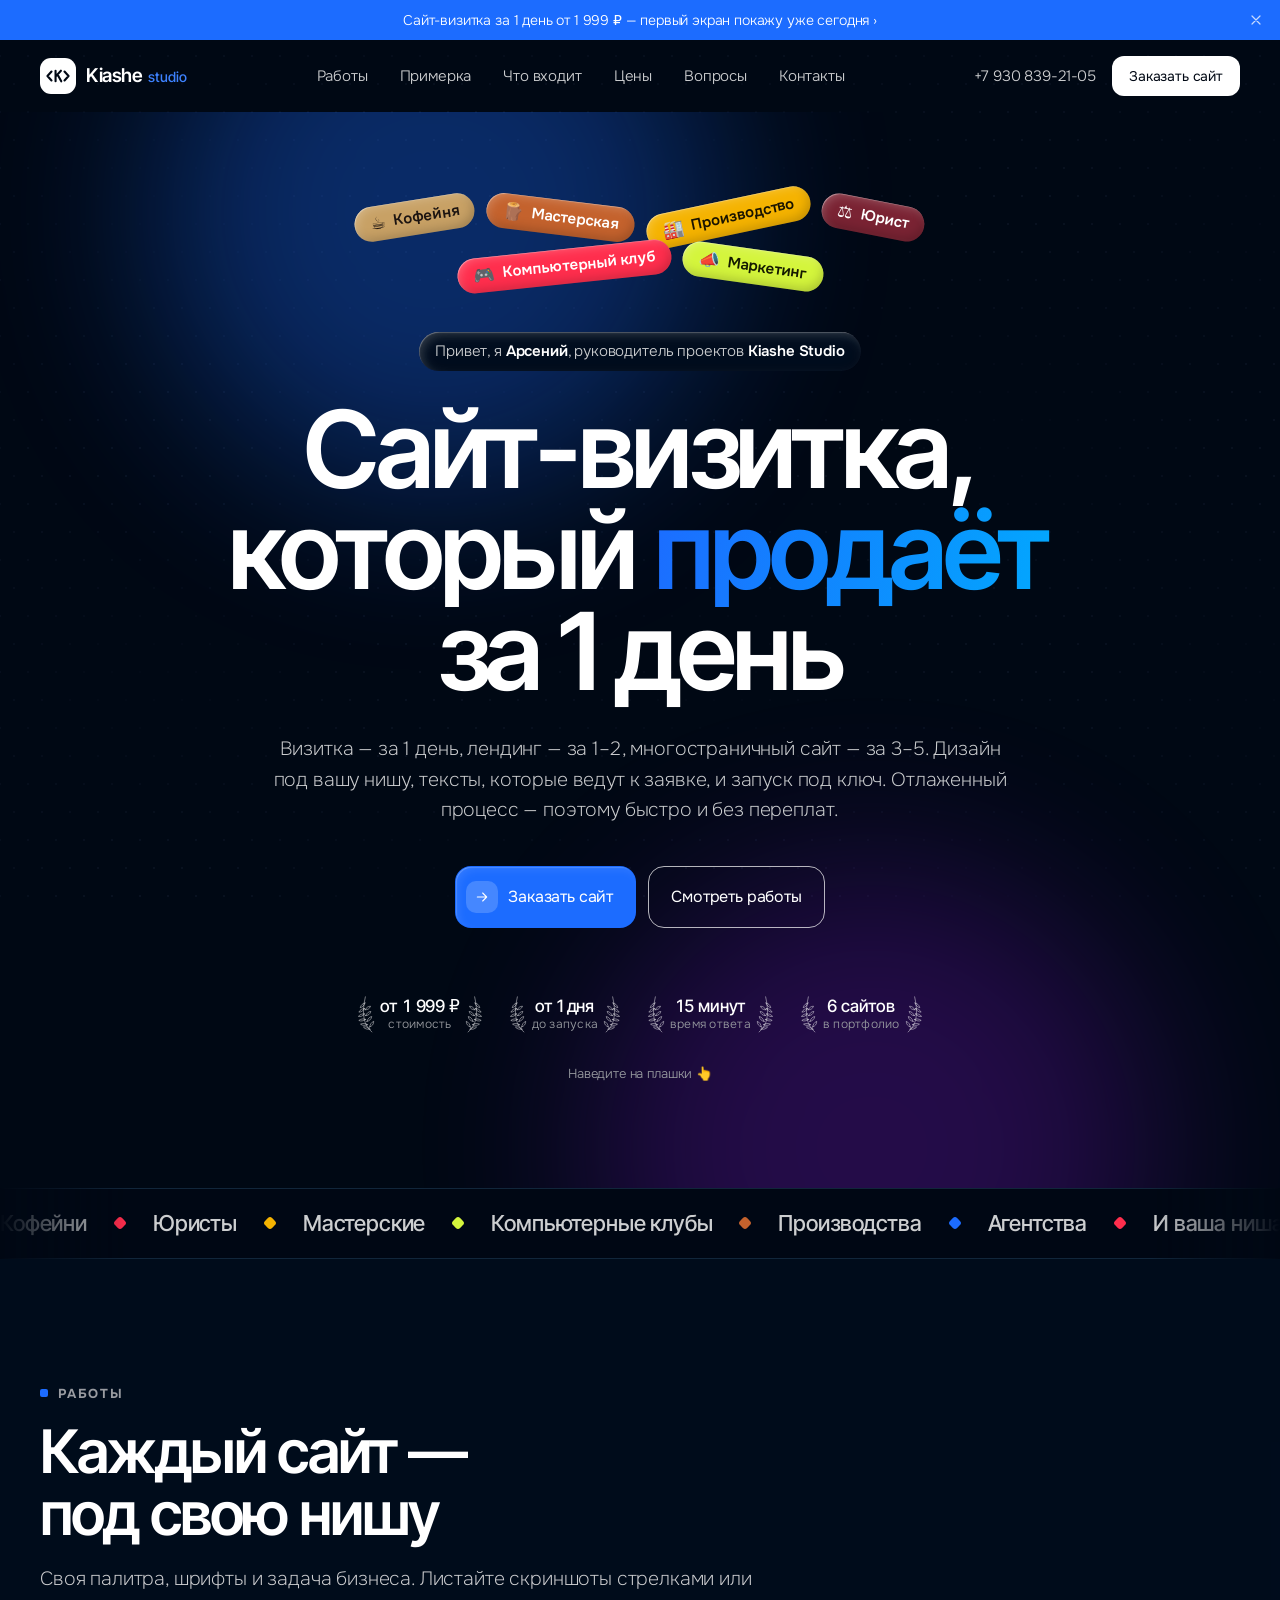
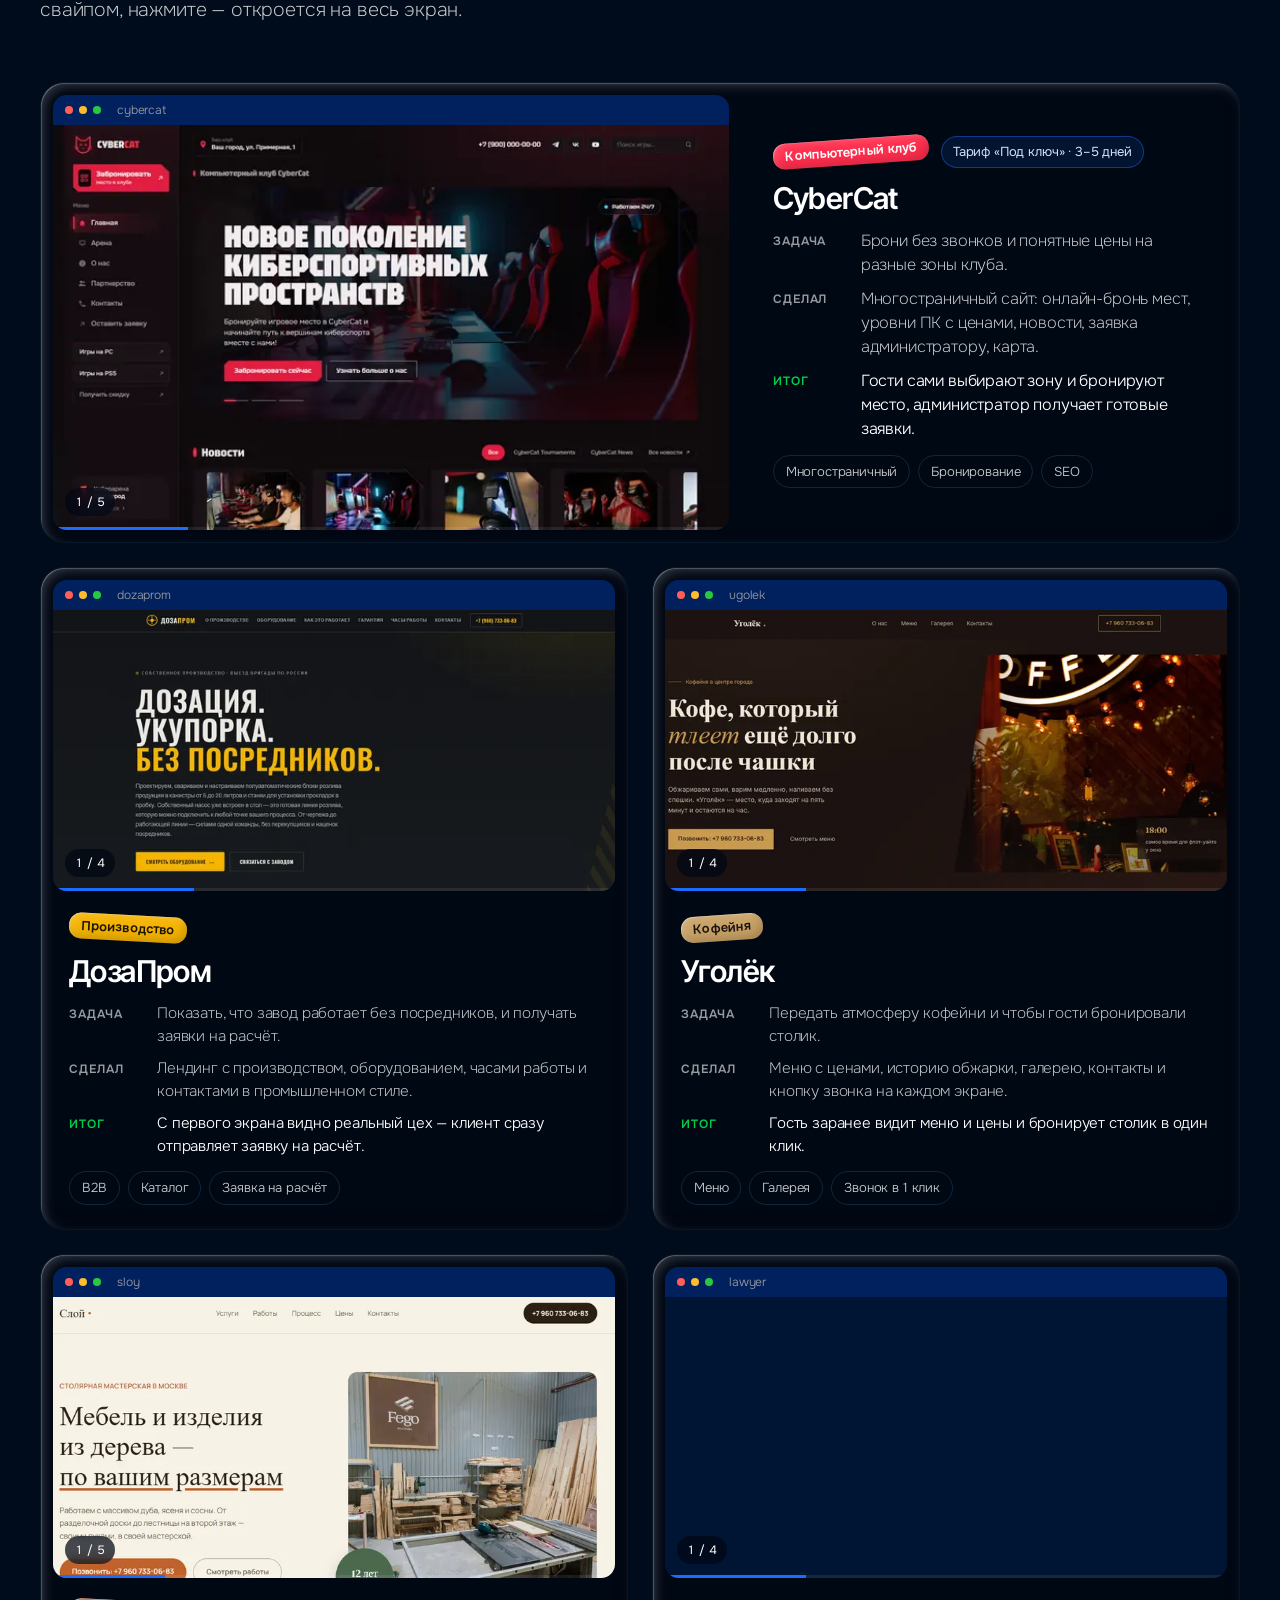
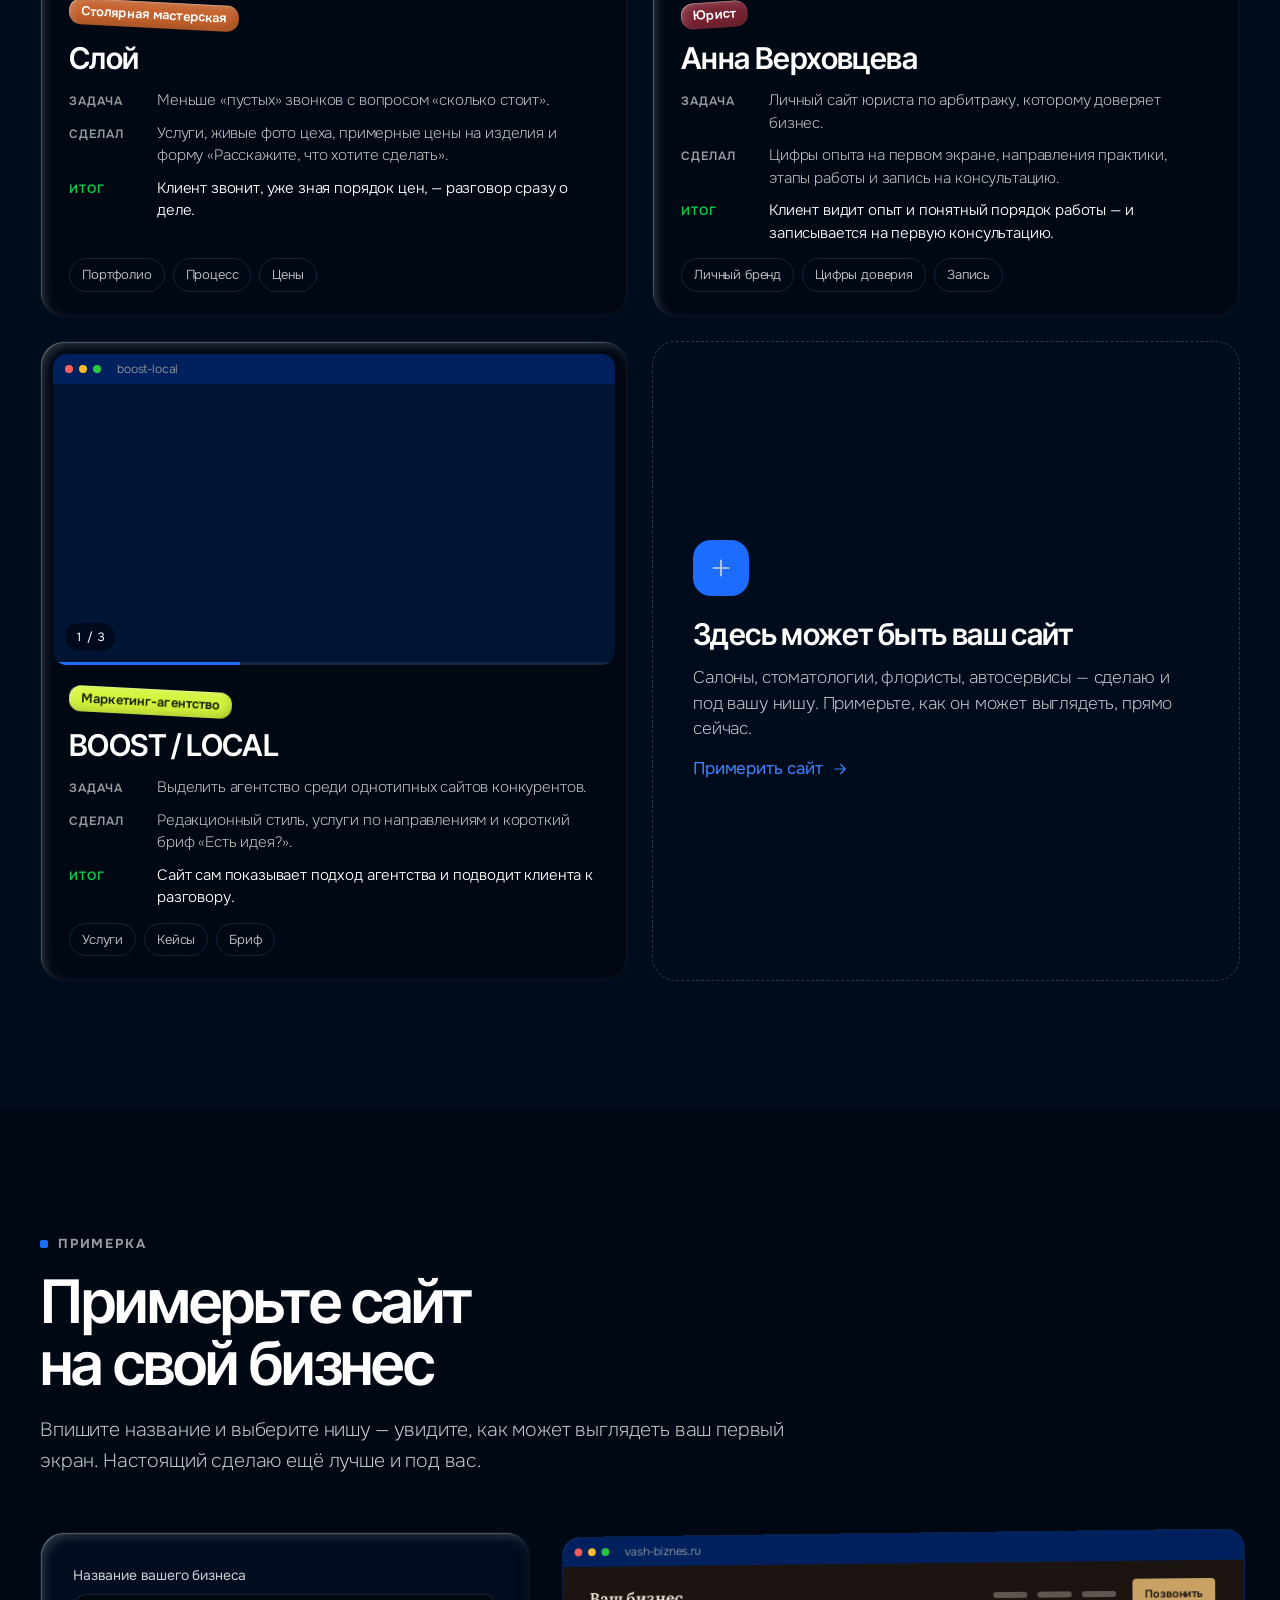
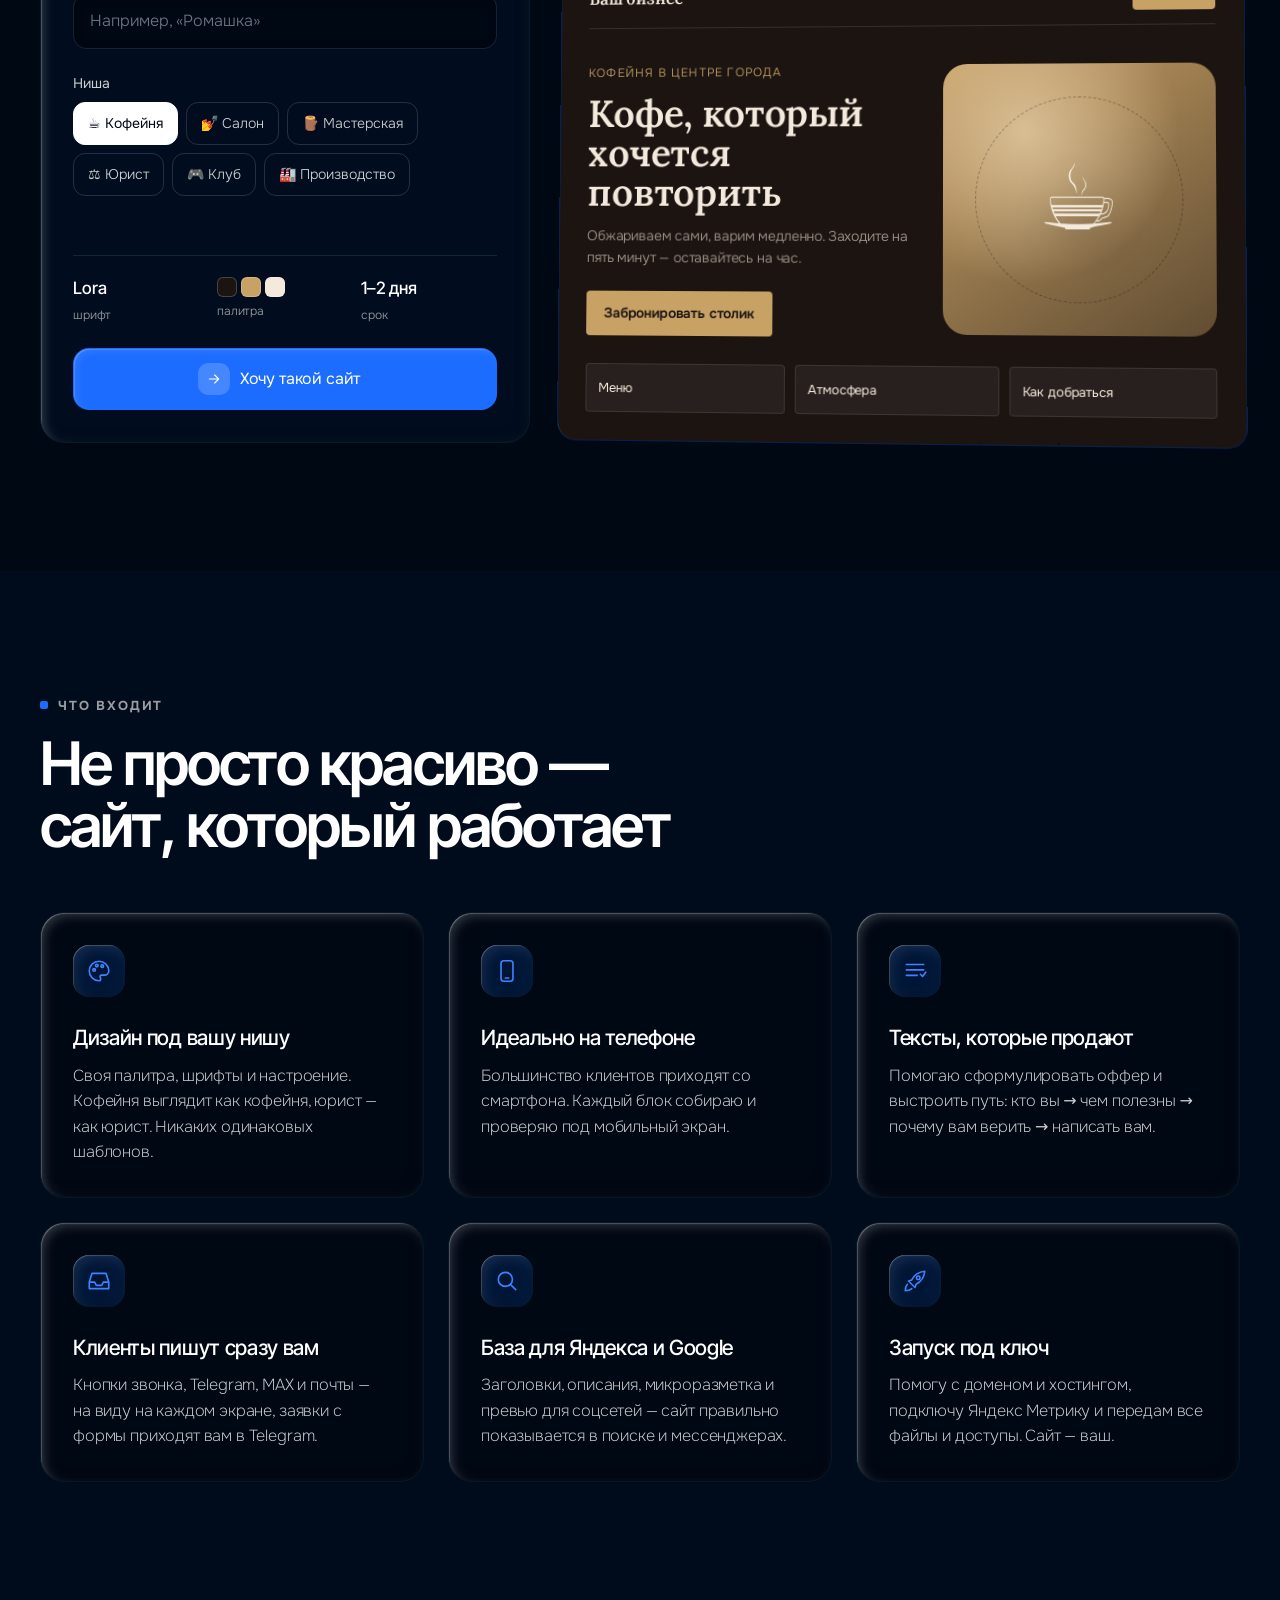
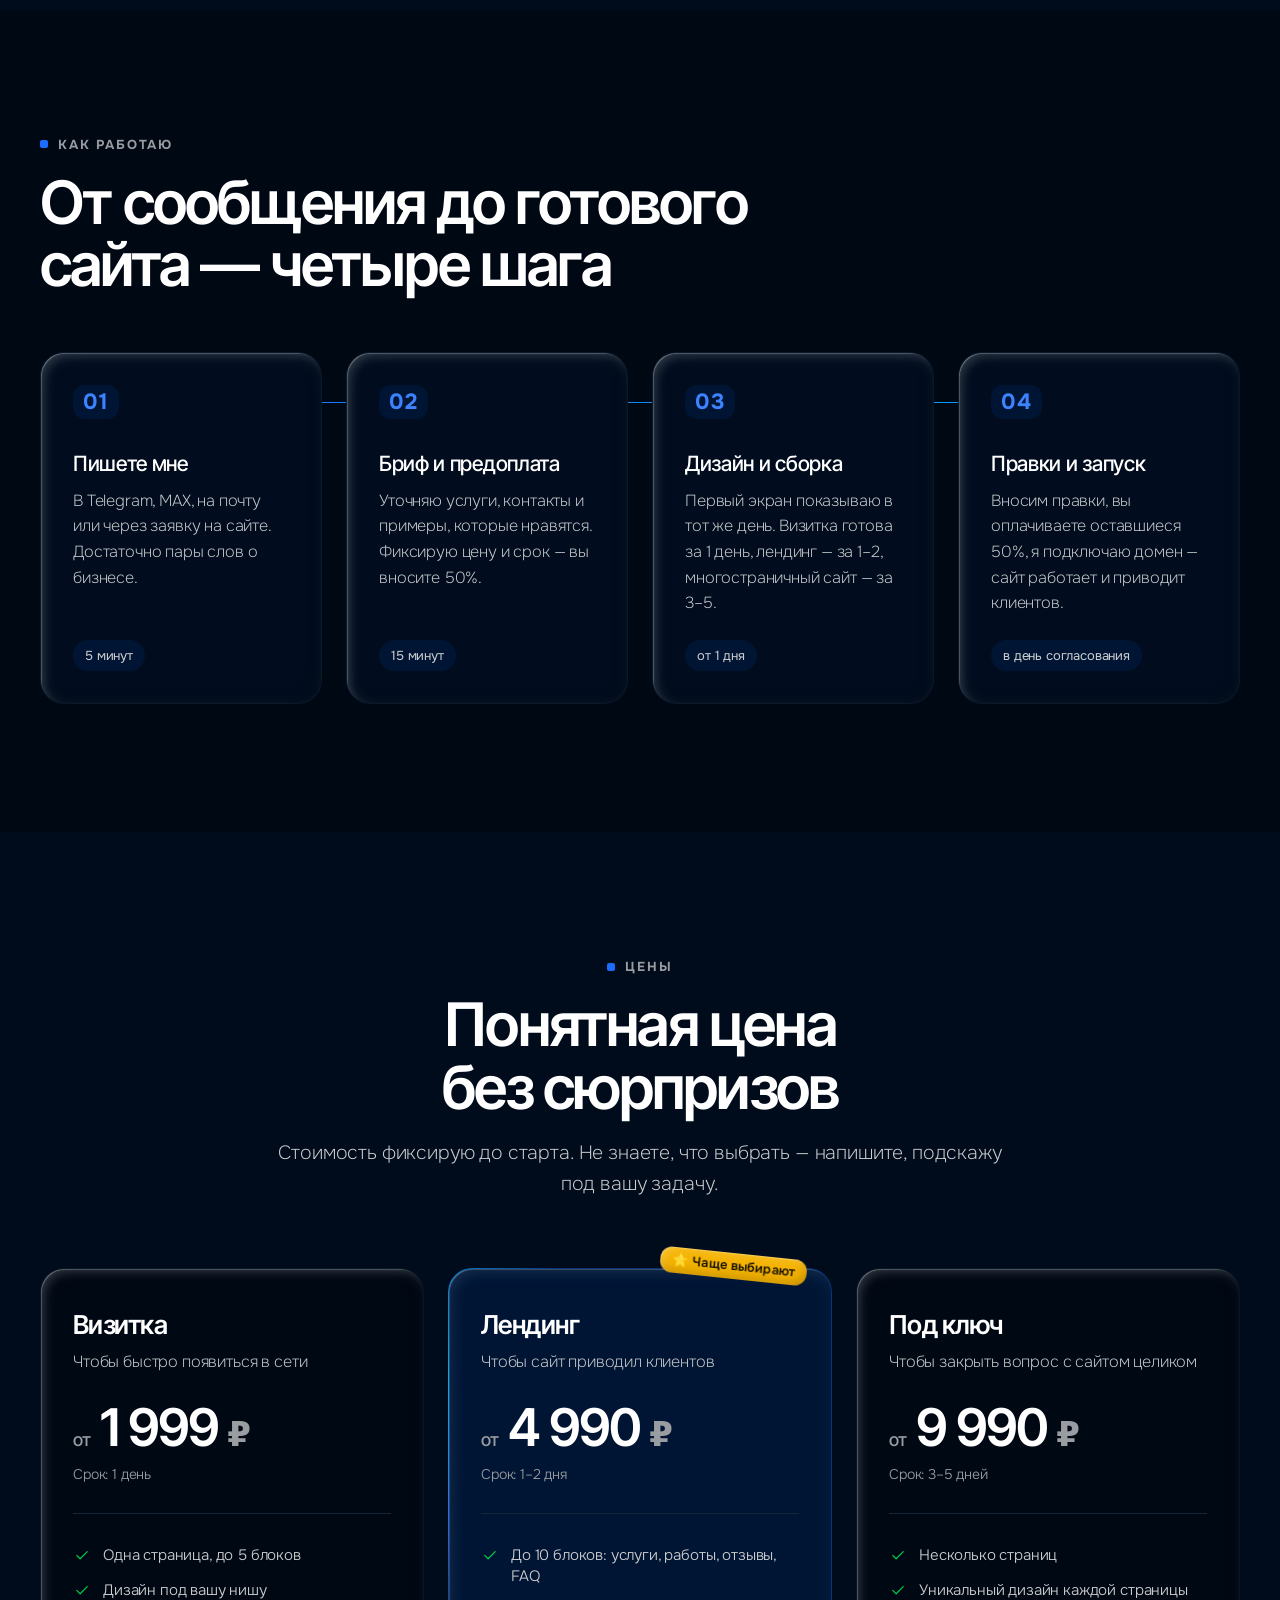
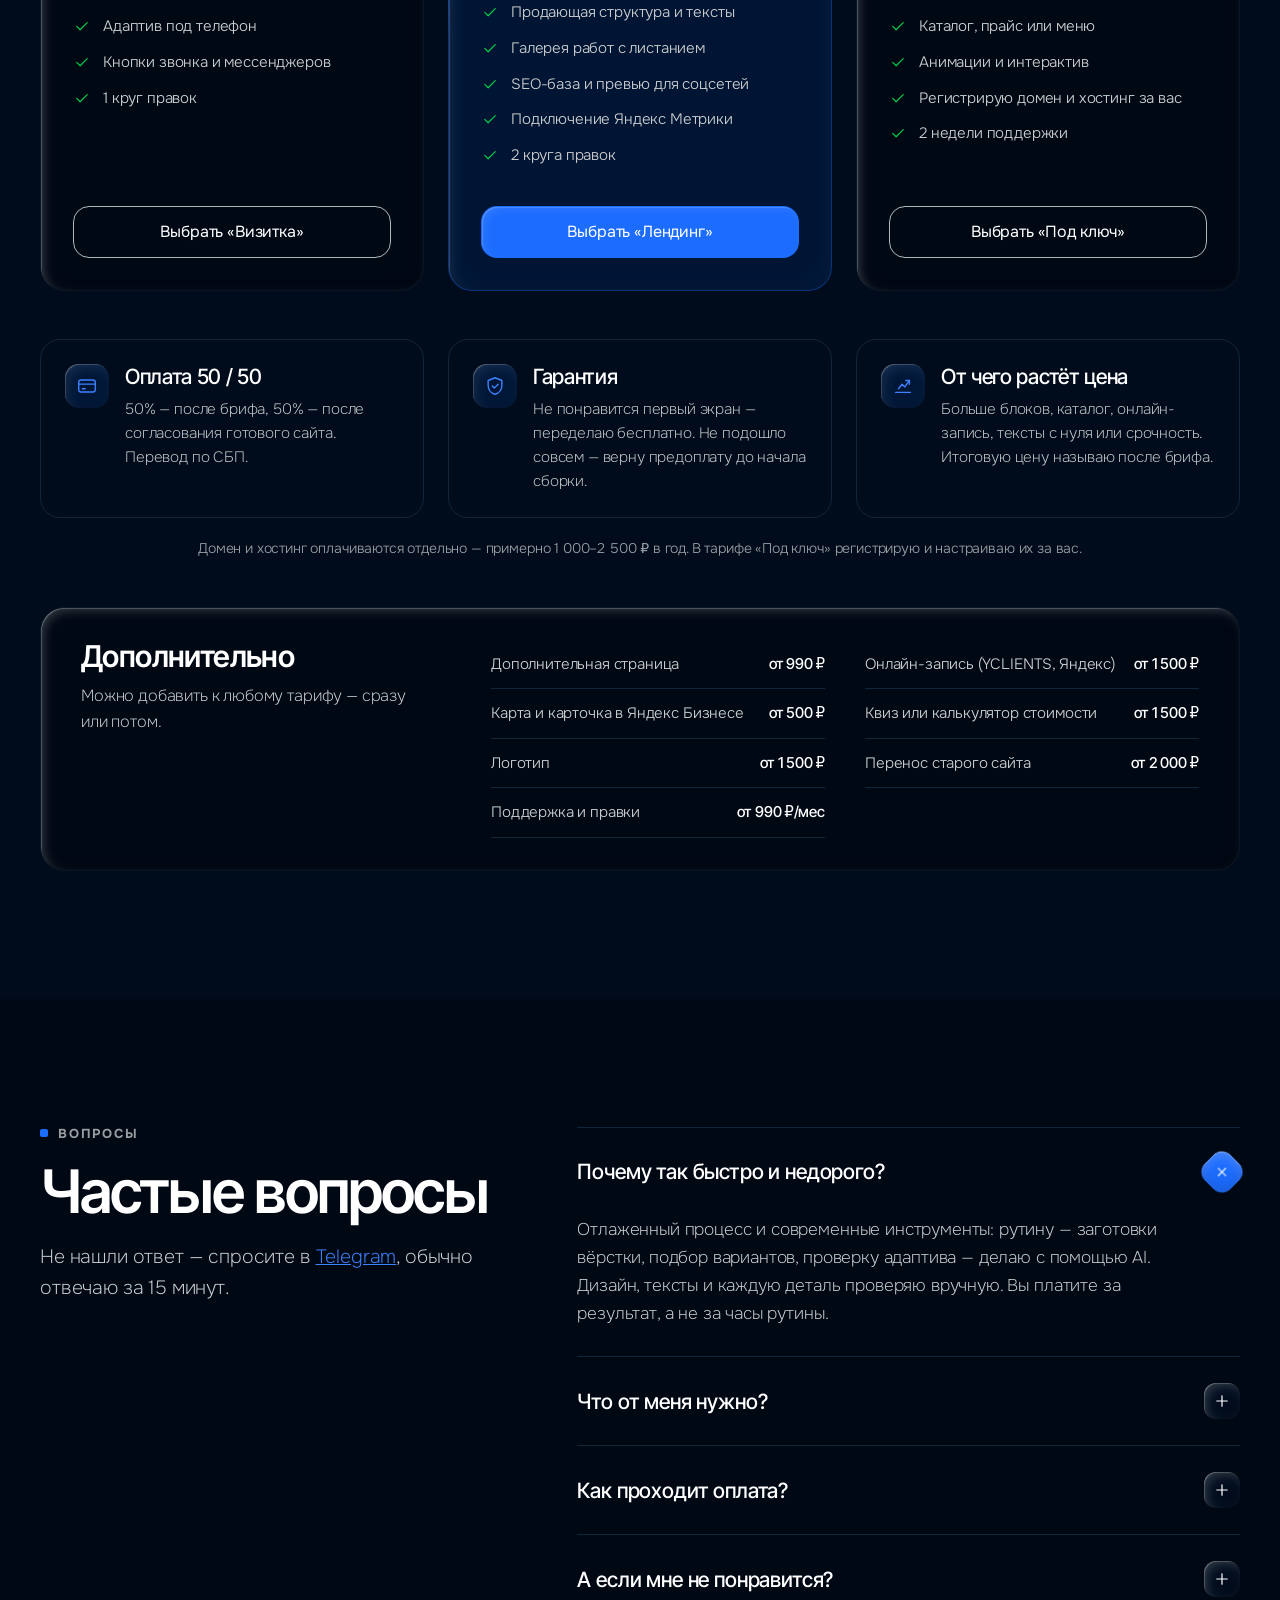
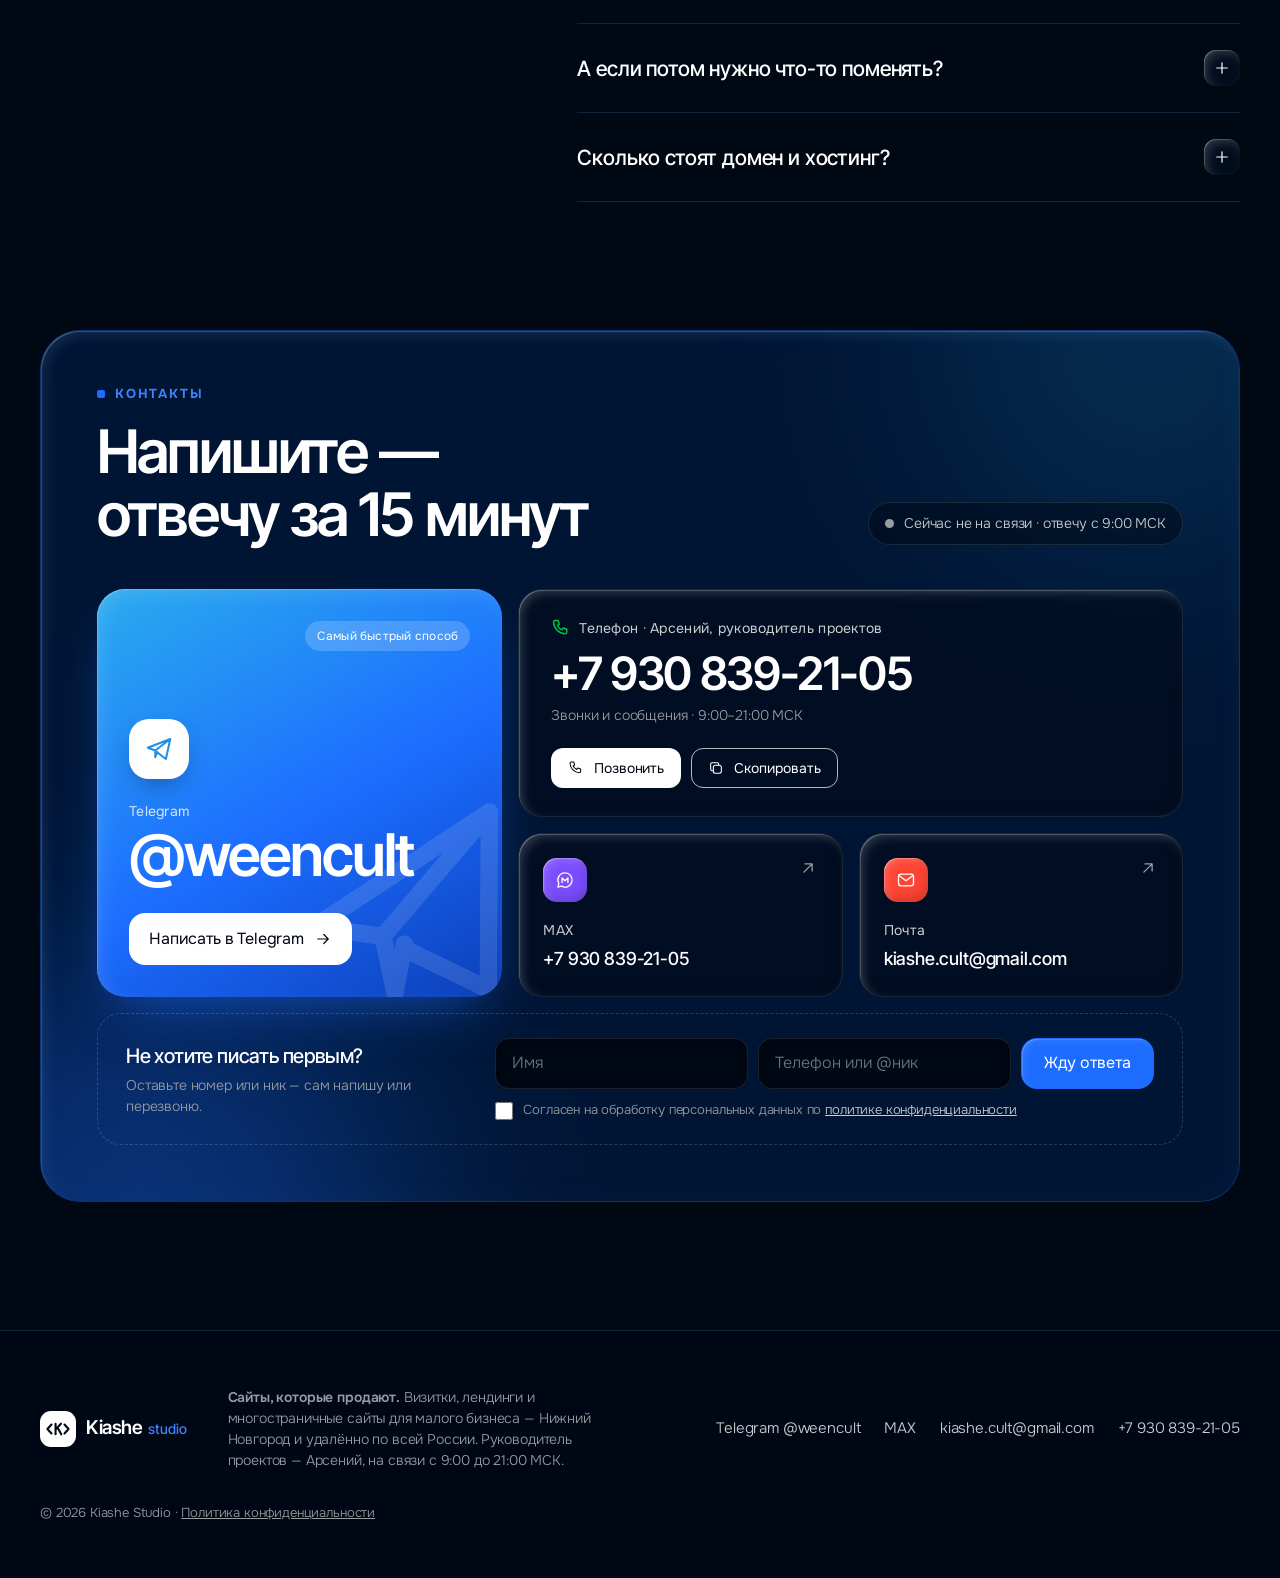
==== commit 04360d42: "Add files via upload" ====
--- a/index.html
+++ b/index.html
@@ -17,8 +17,7 @@
 <meta property="og:image:width" content="1200">
 <meta property="og:image:height" content="630">
 <meta name="twitter:card" content="summary_large_image">
-<link rel="icon" href="favicon.ico" sizes="any">
-<link rel="icon" href="assets/img/favicon.svg" type="image/svg+xml">
+<link rel="icon" href="favicon.ico">
 <link rel="apple-touch-icon" href="assets/img/apple-touch-icon.png">
 <link rel="manifest" href="site.webmanifest">
 <link rel="preload" href="assets/fonts/onest-cyr.woff2" as="font" type="font/woff2" crossorigin>
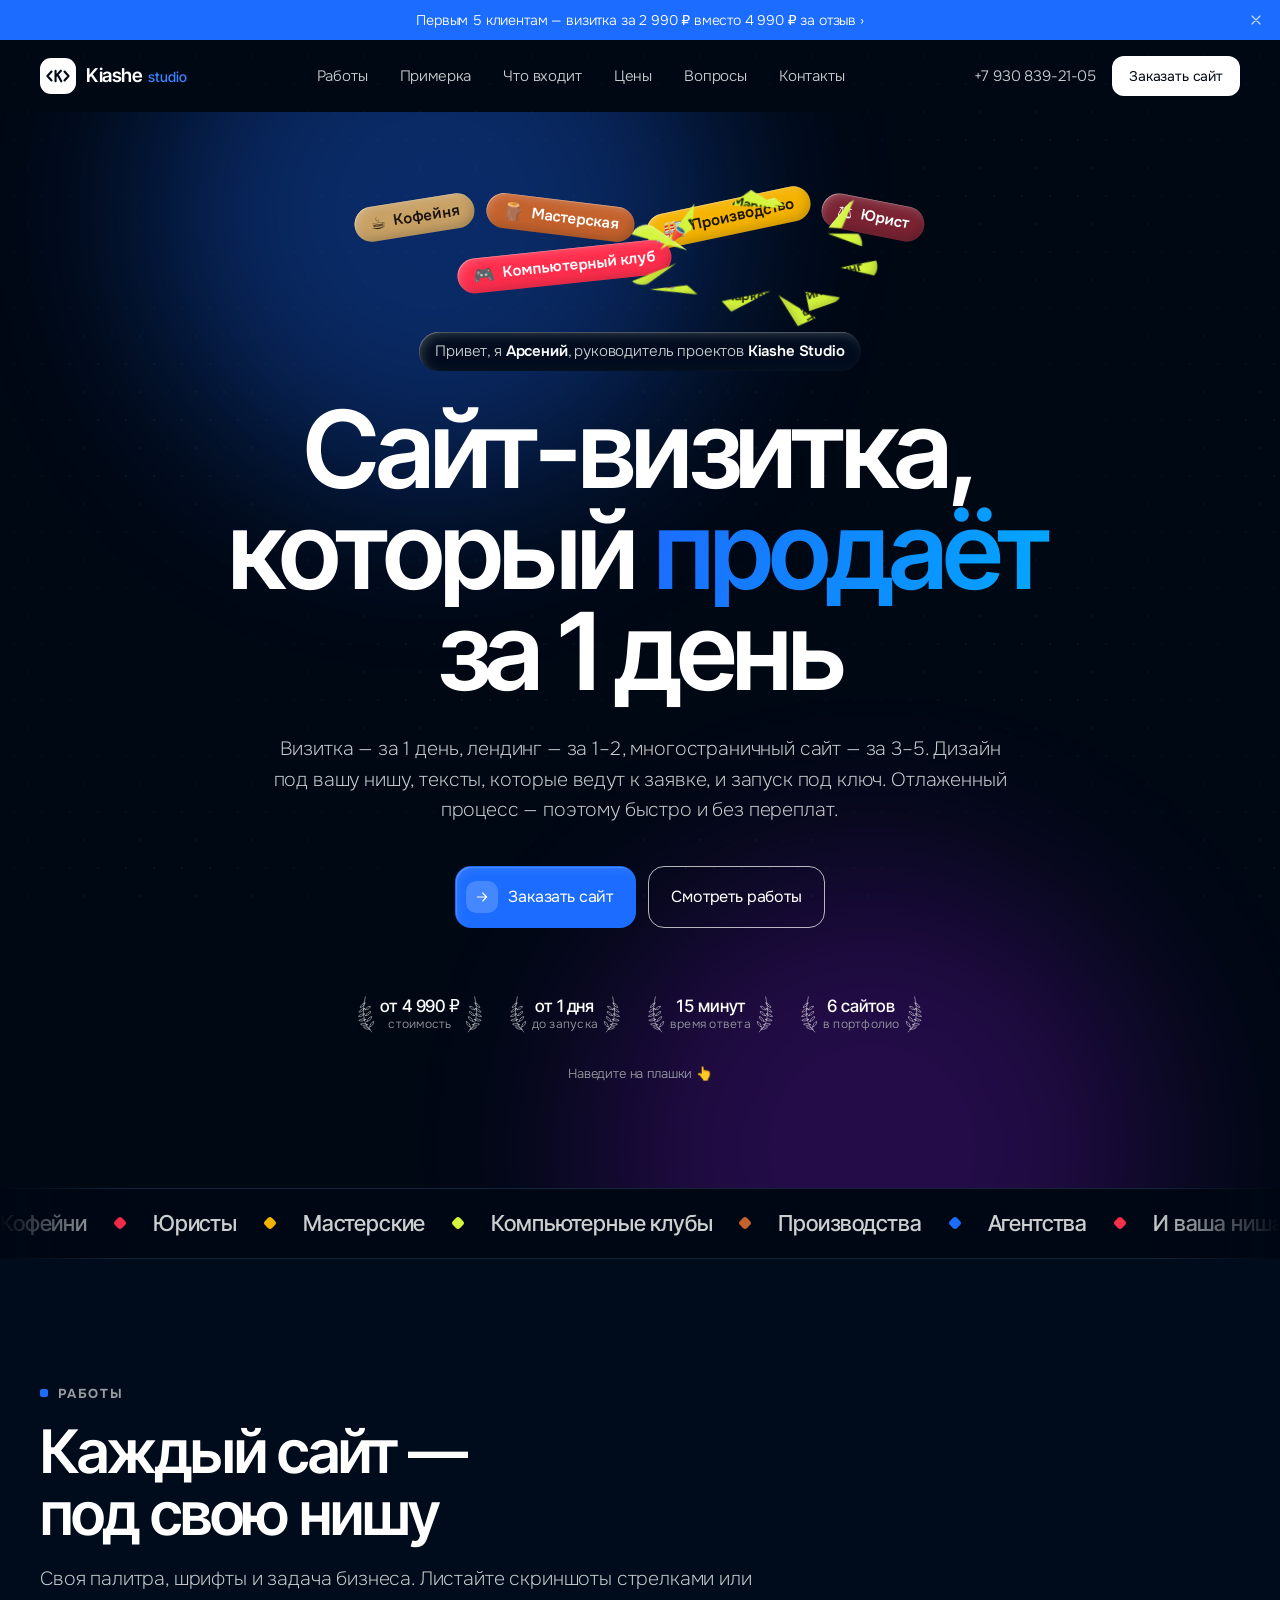
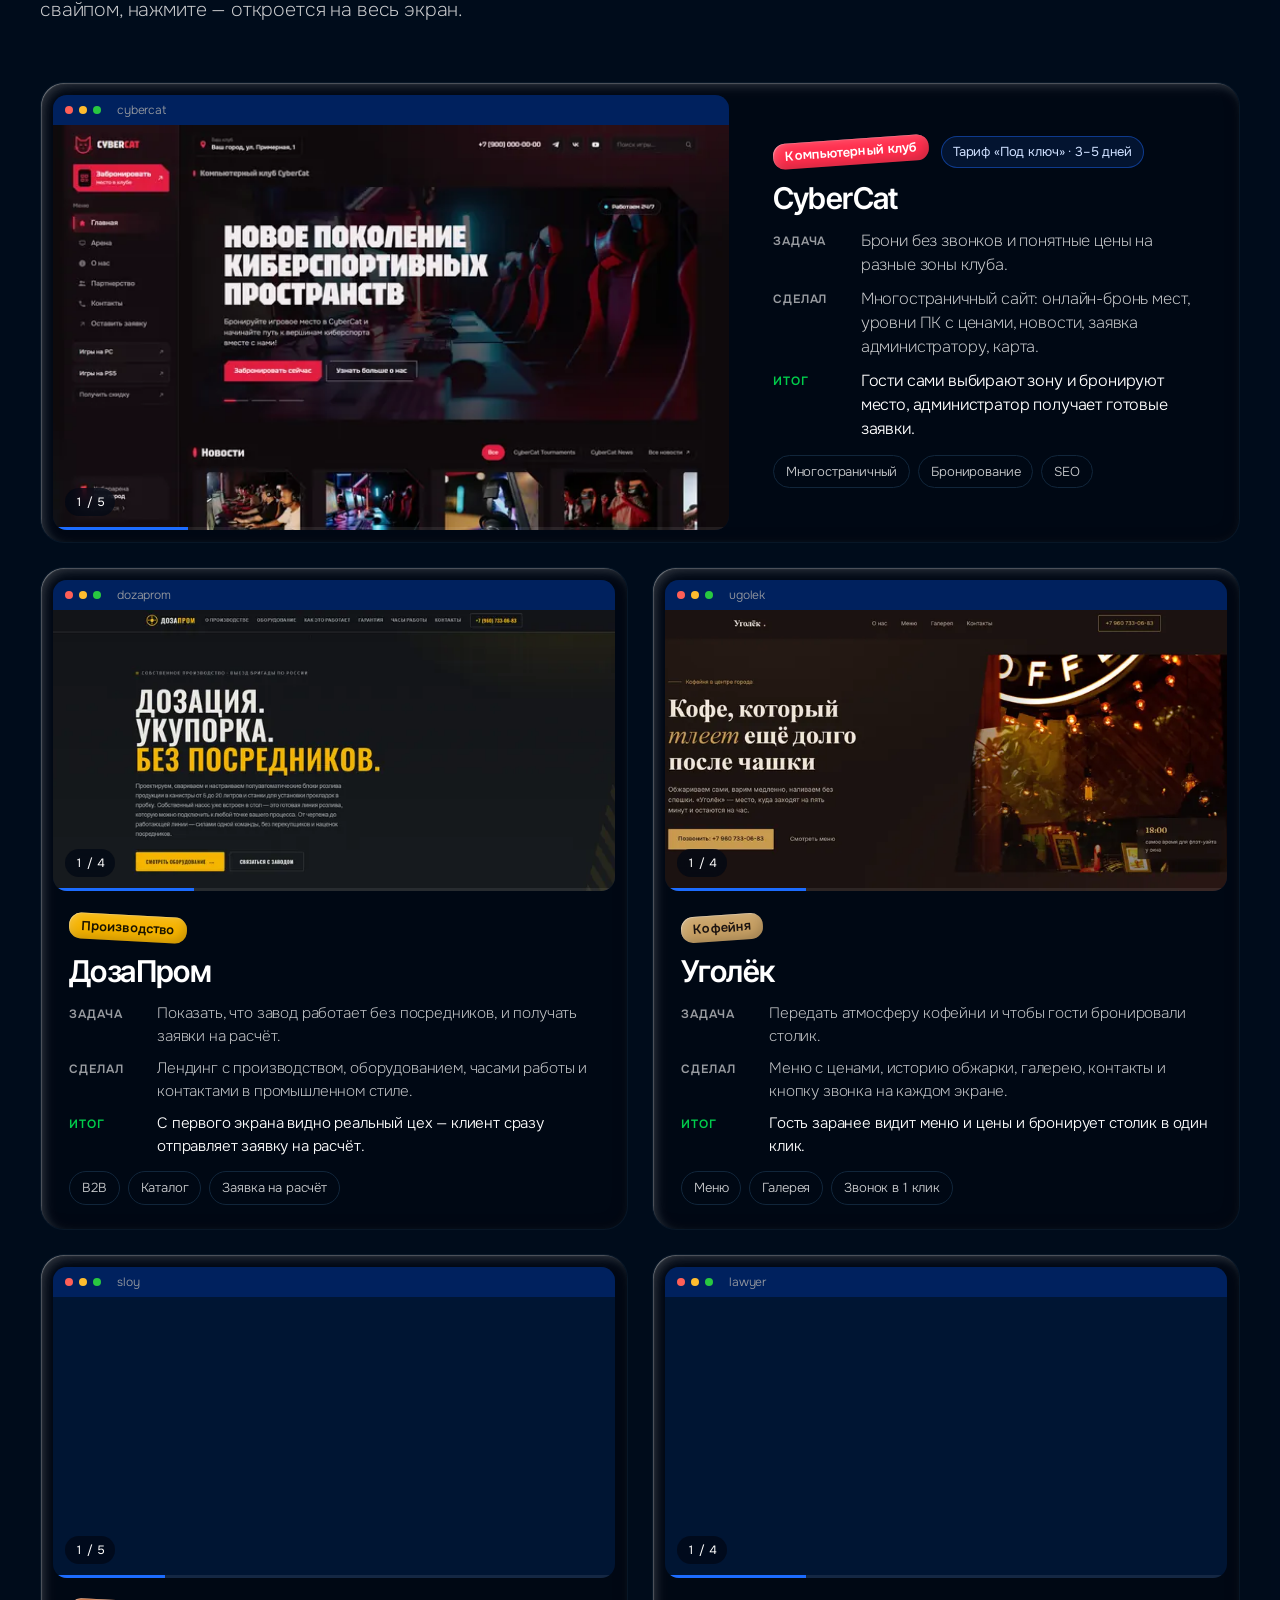
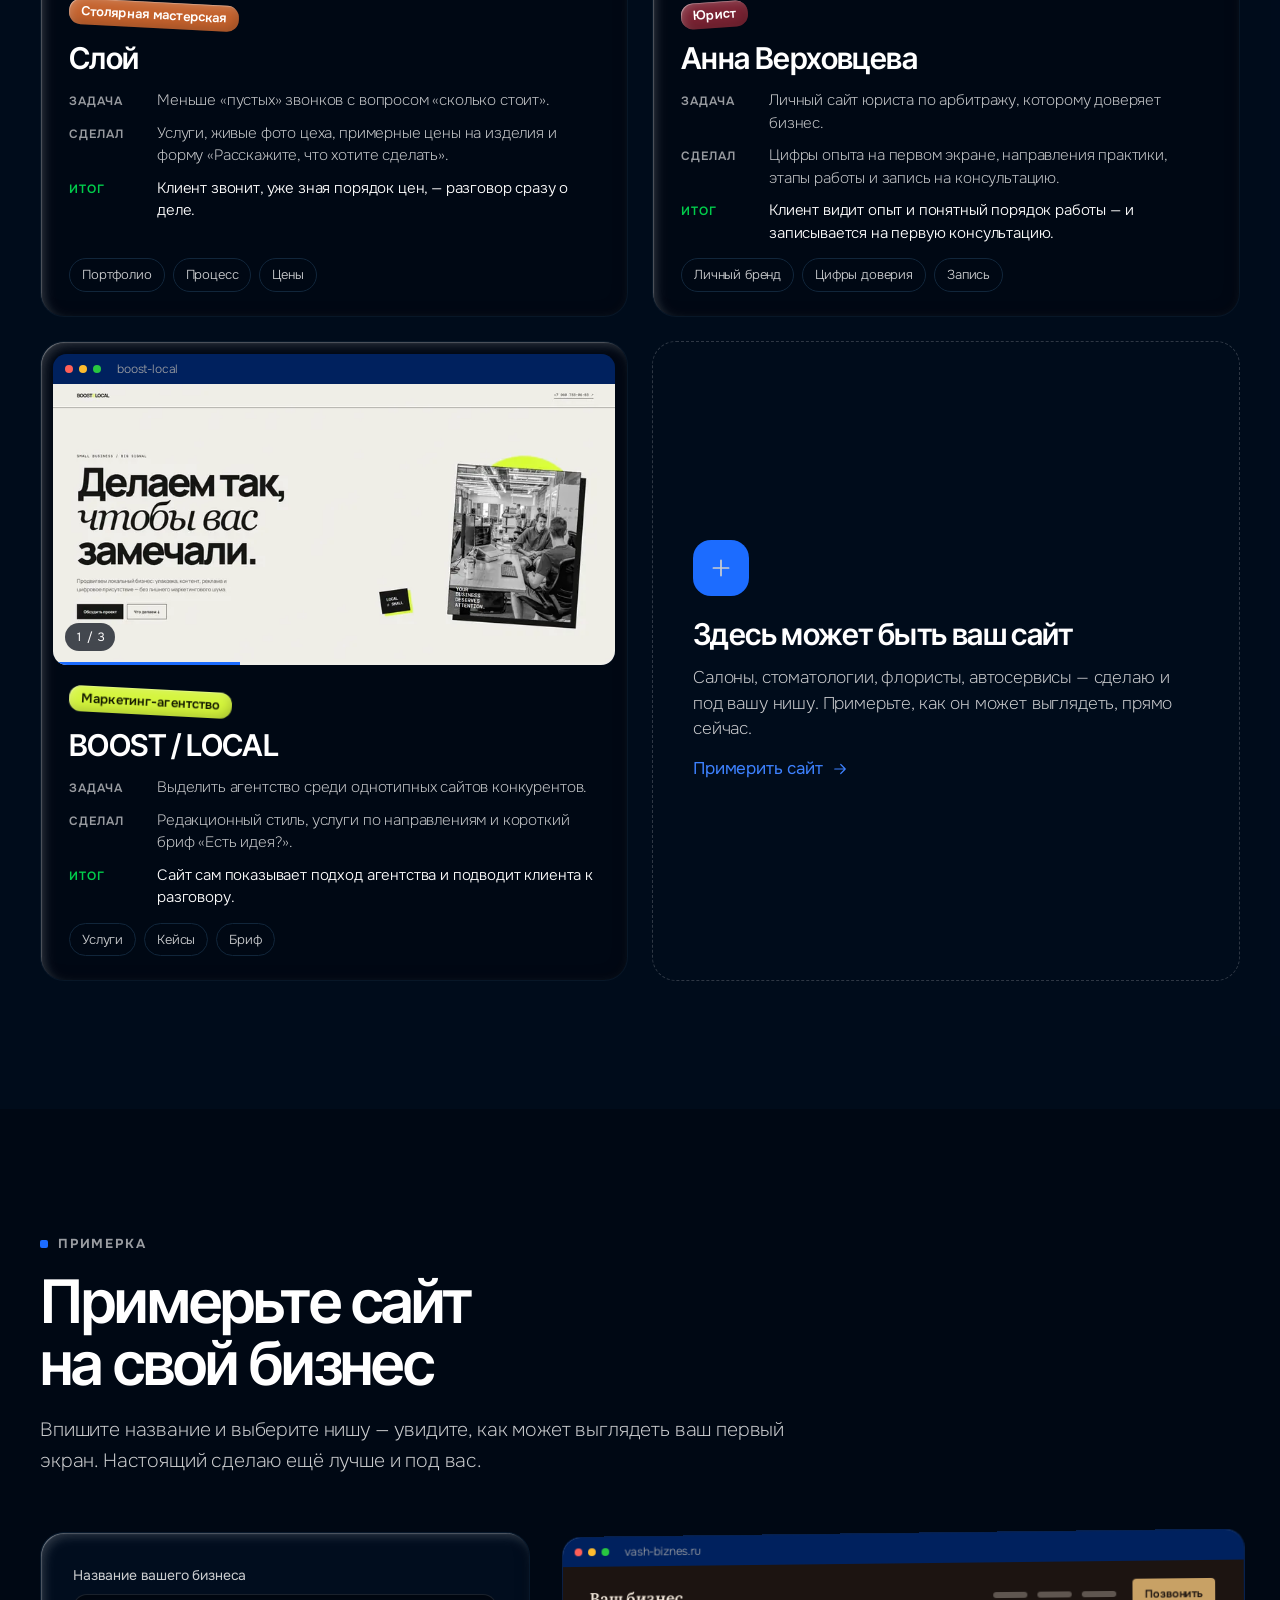
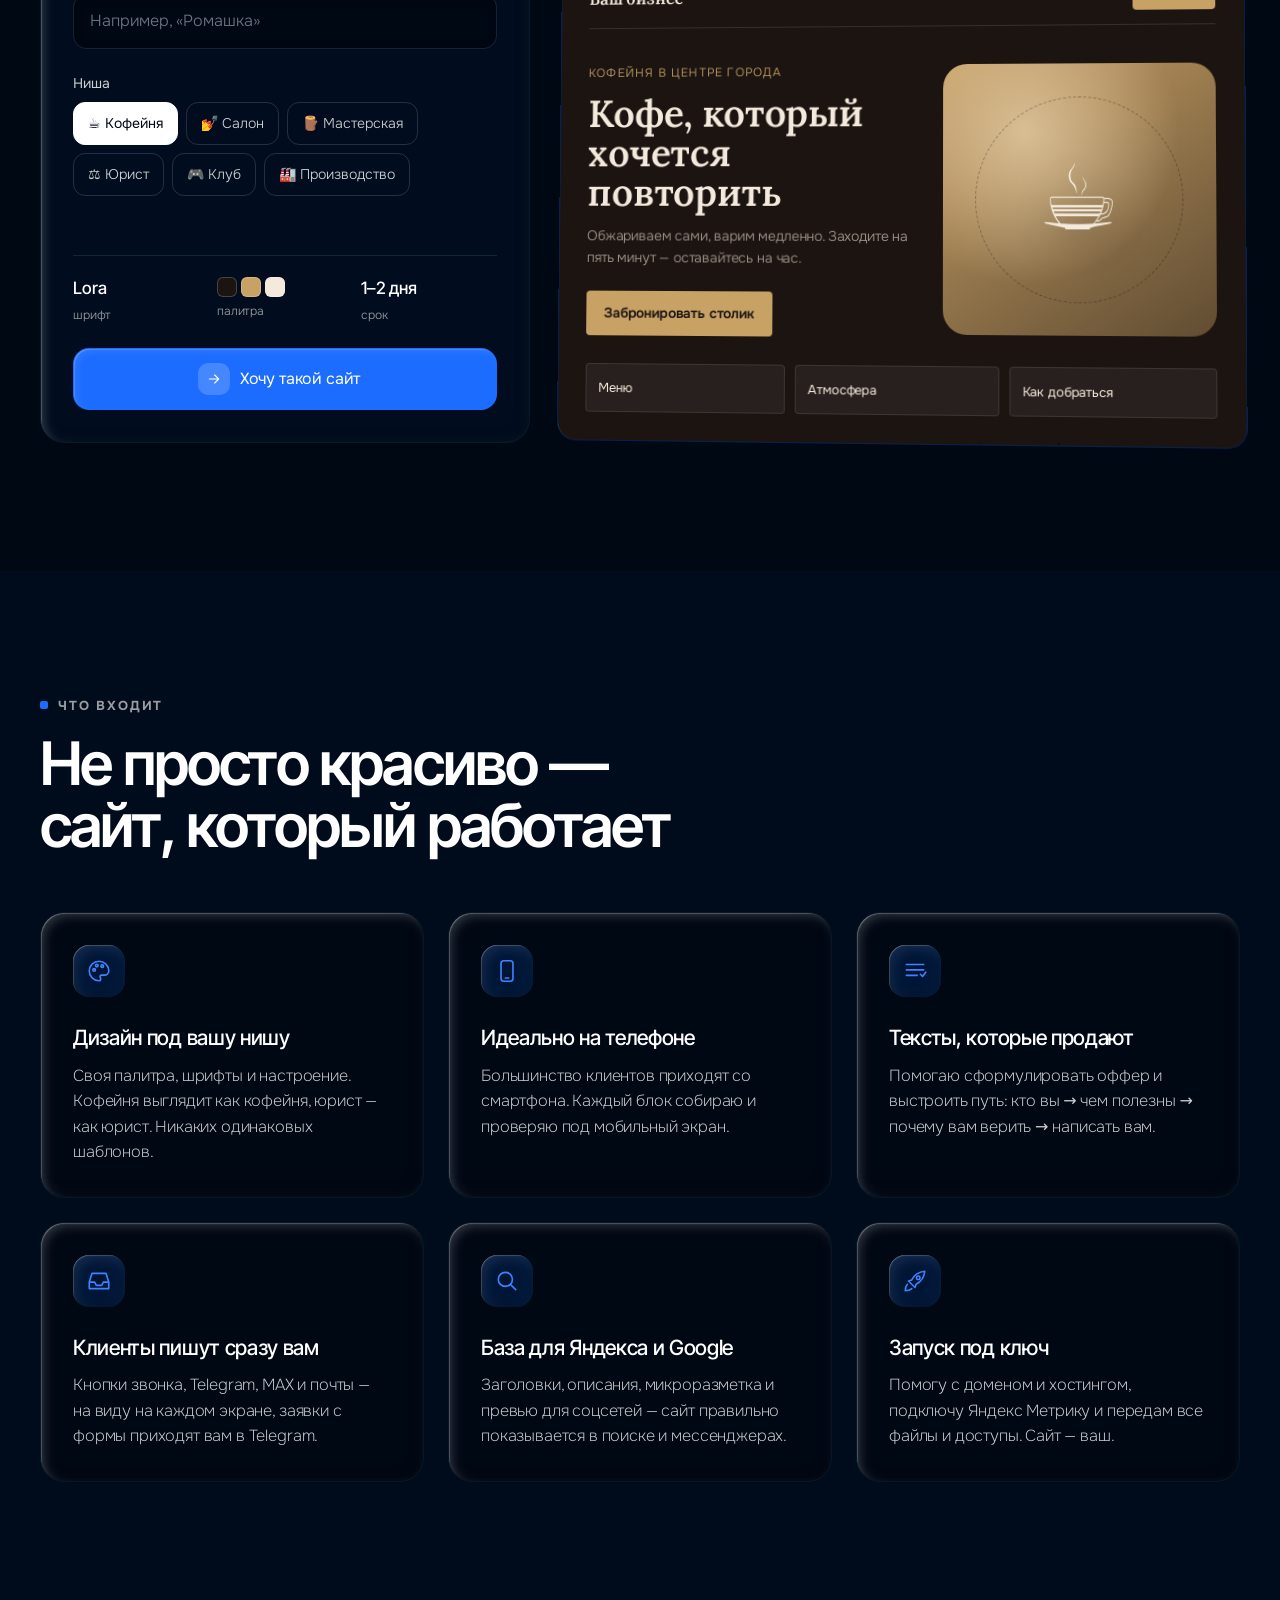
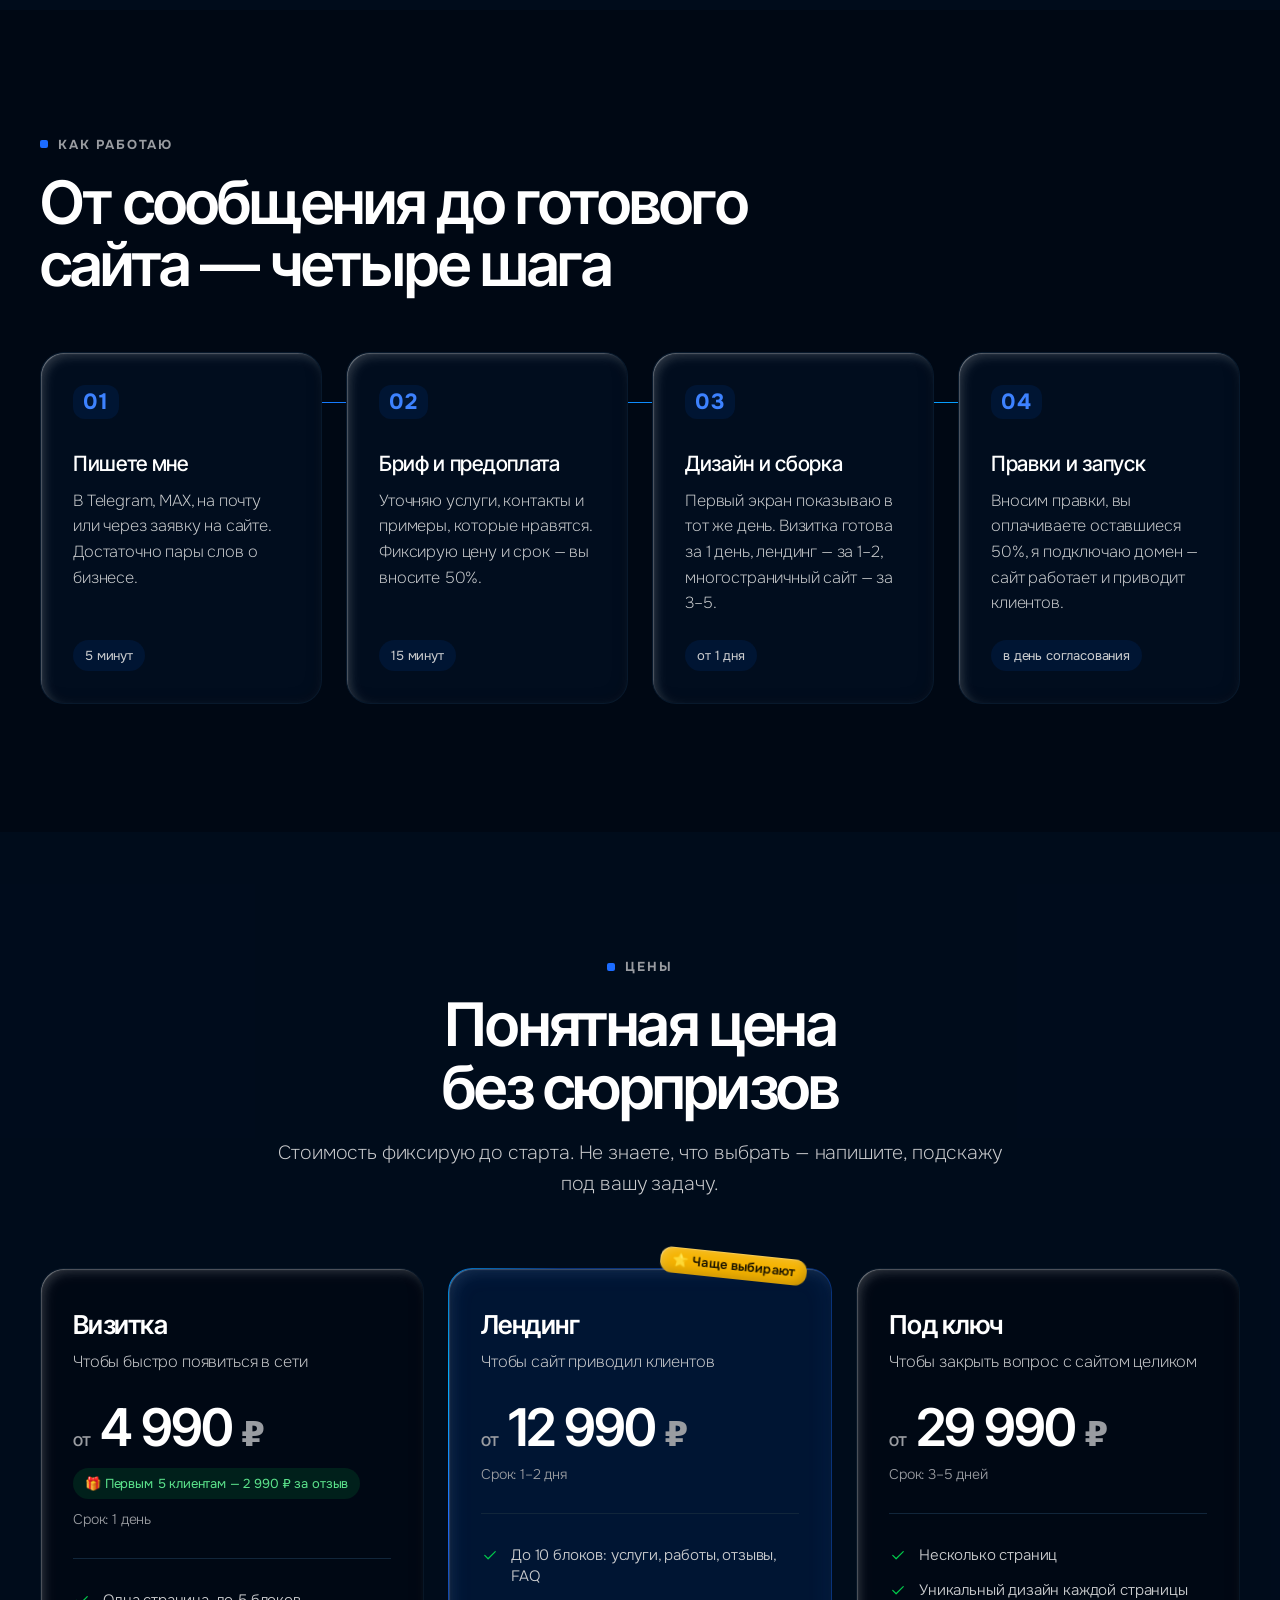
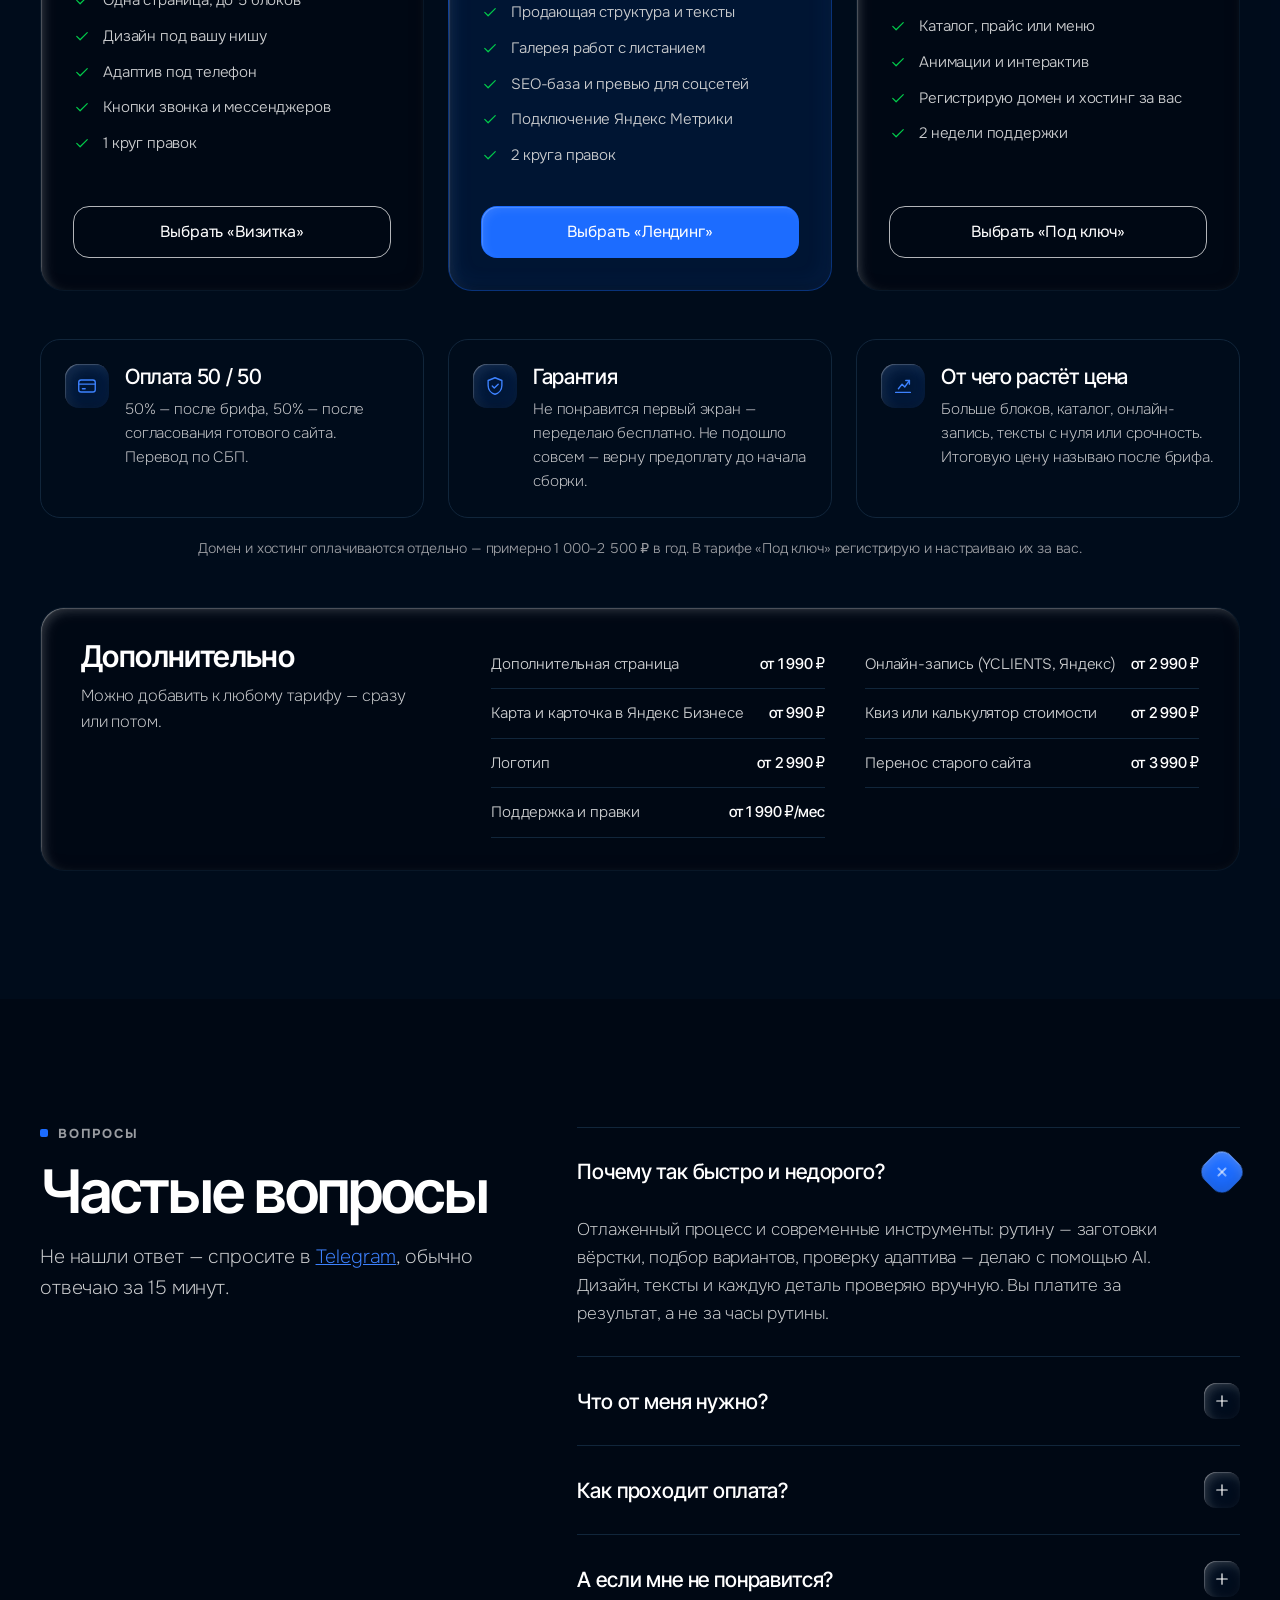
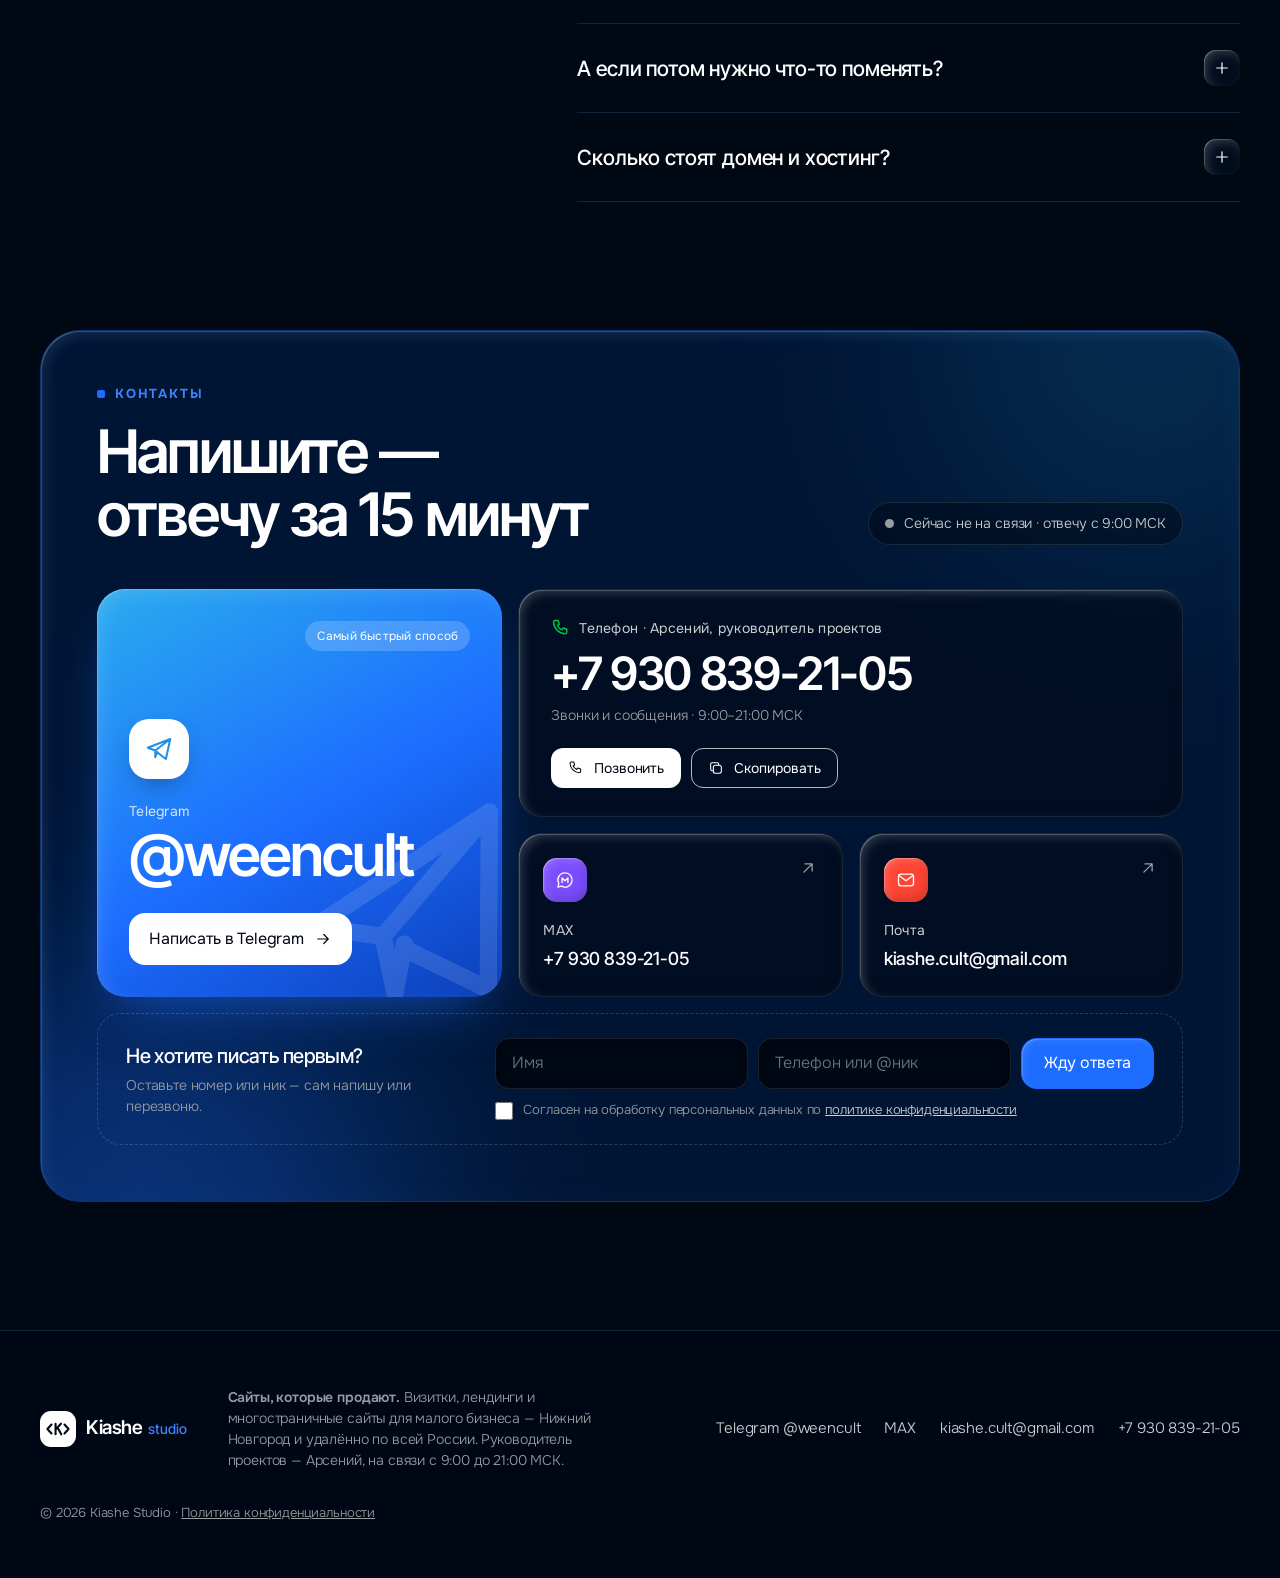
==== commit 68c277f5: "Add files via upload" ====
--- a/index.html
+++ b/index.html
@@ -4,14 +4,14 @@
 <meta charset="utf-8">
 <meta name="viewport" content="width=device-width, initial-scale=1">
 <title>Kiashe Studio — сайты-визитки и лендинги для бизнеса от 1 дня</title>
-<meta name="description" content="Сайты для малого бизнеса: визитка за 1 день от 1 999 ₽, лендинг за 1–2 дня, многостраничный сайт за 3–5 дней. Дизайн под вашу нишу, адаптив, запуск под ключ. Нижний Новгород и вся Россия.">
+<meta name="description" content="Сайты для малого бизнеса: визитка за 1 день от 4 990 ₽, лендинг за 1–2 дня, многостраничный сайт за 3–5 дней. Дизайн под вашу нишу, адаптив, запуск под ключ. Нижний Новгород и вся Россия.">
 <link rel="canonical" href="https://kiashe.ru/">
 <meta name="theme-color" content="#000814">
 <meta property="og:type" content="website">
 <meta property="og:locale" content="ru_RU">
 <meta property="og:site_name" content="Kiashe Studio — сайты, которые продают">
 <meta property="og:url" content="https://kiashe.ru/">
-<meta property="og:title" content="Сайт для вашего бизнеса — от 1 дня и от 1 999 ₽">
+<meta property="og:title" content="Сайт для вашего бизнеса — от 1 дня и от 4 990 ₽">
 <meta property="og:description" content="Визитки, лендинги и многостраничные сайты под вашу нишу. Первый экран покажу уже сегодня.">
 <meta property="og:image" content="https://kiashe.ru/assets/img/og.jpg">
 <meta property="og:image:width" content="1200">
@@ -24,12 +24,12 @@
 <link rel="preload" href="assets/fonts/inter-tight-cyr.woff2" as="font" type="font/woff2" crossorigin>
 <link rel="preload" href="assets/fonts/inter-tight-lat.woff2" as="font" type="font/woff2" crossorigin>
 <link rel="preload" href="assets/fonts/onest-lat.woff2" as="font" type="font/woff2" crossorigin>
-<link rel="stylesheet" href="assets/css/main.css?v=17">
+<link rel="stylesheet" href="assets/css/main.css?v=18">
 <script>
 document.documentElement.classList.add('js');
 try { if (localStorage.getItem('announce-hidden')) document.documentElement.classList.add('no-announce'); } catch (e) {}
 </script>
-<script type="application/ld+json">{"@context":"https://schema.org","@type":"ProfessionalService","name":"Kiashe Studio","alternateName":"Кьяше Студио","slogan":"Сайты, которые продают","url":"https://kiashe.ru/","image":"https://kiashe.ru/assets/img/og.jpg","logo":"https://kiashe.ru/assets/img/icon-512.png","description":"Сайты-визитки, лендинги и многостраничные сайты для малого бизнеса: от 1 дня и от 1 999 ₽","telephone":"+79308392105","email":"kiashe.cult@gmail.com","priceRange":"от 1 999 ₽","openingHours":"Mo-Su 09:00-21:00","address":{"@type":"PostalAddress","addressLocality":"Нижний Новгород","addressCountry":"RU"},"areaServed":{"@type":"Country","name":"Россия"},"founder":{"@type":"Person","name":"Арсений","jobTitle":"Руководитель проектов"},"sameAs":["https://t.me/weencult"]}</script>
+<script type="application/ld+json">{"@context":"https://schema.org","@type":"ProfessionalService","name":"Kiashe Studio","alternateName":"Кьяше Студио","slogan":"Сайты, которые продают","url":"https://kiashe.ru/","image":"https://kiashe.ru/assets/img/og.jpg","logo":"https://kiashe.ru/assets/img/icon-512.png","description":"Сайты-визитки, лендинги и многостраничные сайты для малого бизнеса: от 1 дня и от 4 990 ₽","telephone":"+79308392105","email":"kiashe.cult@gmail.com","priceRange":"от 4 990 ₽","openingHours":"Mo-Su 09:00-21:00","address":{"@type":"PostalAddress","addressLocality":"Нижний Новгород","addressCountry":"RU"},"areaServed":{"@type":"Country","name":"Россия"},"founder":{"@type":"Person","name":"Арсений","jobTitle":"Руководитель проектов"},"sameAs":["https://t.me/weencult"]}</script>
 <script src="assets/js/main.js?v=20" defer></script>
 </head>
 <body>
@@ -63,7 +63,7 @@
 </svg>
 
 <div class="announce" data-announce>
-	<a href="#contact">Сайт-визитка за 1 день от 1 999 ₽ — первый экран покажу уже сегодня <span aria-hidden="true">›</span></a>
+	<a href="#contact">Первым 5 клиентам — визитка за 2 990 ₽ вместо 4 990 ₽ за отзыв <span aria-hidden="true">›</span></a>
 	<button class="announce__close" type="button" aria-label="Скрыть объявление" data-announce-close><svg class="ico"><use href="#i-close"/></svg></button>
 </div>
 
@@ -120,7 +120,7 @@
 				<a class="btn btn--ghost" href="#works">Смотреть работы</a>
 			</div>
 			<ul class="badges" aria-label="Коротко" data-reveal style="--i:5">
-				<li class="badge"><svg><use href="#laurel"/></svg><span><b>от <i data-count="1999">1 999</i> ₽</b>стоимость</span><svg><use href="#laurel"/></svg></li>
+				<li class="badge"><svg><use href="#laurel"/></svg><span><b>от <i data-count="4990">4 990</i> ₽</b>стоимость</span><svg><use href="#laurel"/></svg></li>
 				<li class="badge"><svg><use href="#laurel"/></svg><span><b>от 1 дня</b>до запуска</span><svg><use href="#laurel"/></svg></li>
 				<li class="badge"><svg><use href="#laurel"/></svg><span><b><i data-count="15">15</i> минут</b>время ответа</span><svg><use href="#laurel"/></svg></li>
 				<li class="badge"><svg><use href="#laurel"/></svg><span><b><i data-count="6">6</i> сайтов</b>в портфолио</span><svg><use href="#laurel"/></svg></li>
@@ -391,7 +391,8 @@
 				<div class="plan card" data-reveal>
 					<p class="plan__name">Визитка</p>
 					<p class="plan__note">Чтобы быстро появиться в сети</p>
-					<p class="plan__price"><small>от</small> 1 999 <span>₽</span></p>
+					<p class="plan__price"><small>от</small> 4 990 <span>₽</span></p>
+					<p class="plan__promo">🎁 Первым 5 клиентам — 2 990 ₽ за отзыв</p>
 					<p class="plan__term">Срок: 1 день</p>
 					<ul class="plan__list">
 						<li><svg class="ico"><use href="#i-check"/></svg>Одна страница, до 5 блоков</li>
@@ -406,7 +407,7 @@
 					<span class="tag tag--sm tag--dozaprom plan__flag" style="--r:6deg">⭐ Чаще выбирают</span>
 					<p class="plan__name">Лендинг</p>
 					<p class="plan__note">Чтобы сайт приводил клиентов</p>
-					<p class="plan__price"><small>от</small> 4 990 <span>₽</span></p>
+					<p class="plan__price"><small>от</small> 12 990 <span>₽</span></p>
 					<p class="plan__term">Срок: 1–2 дня</p>
 					<ul class="plan__list">
 						<li><svg class="ico"><use href="#i-check"/></svg>До 10 блоков: услуги, работы, отзывы, FAQ</li>
@@ -421,7 +422,7 @@
 				<div class="plan card" data-reveal style="--i:2">
 					<p class="plan__name">Под ключ</p>
 					<p class="plan__note">Чтобы закрыть вопрос с сайтом целиком</p>
-					<p class="plan__price"><small>от</small> 9 990 <span>₽</span></p>
+					<p class="plan__price"><small>от</small> 29 990 <span>₽</span></p>
 					<p class="plan__term">Срок: 3–5 дней</p>
 					<ul class="plan__list">
 						<li><svg class="ico"><use href="#i-check"/></svg>Несколько страниц</li>
@@ -457,13 +458,13 @@
 					<p class="muted">Можно добавить к любому тарифу — сразу или потом.</p>
 				</div>
 				<ul class="extras__list">
-					<li><span>Дополнительная страница</span><b>от 990 ₽</b></li>
-					<li><span>Онлайн-запись (YCLIENTS, Яндекс)</span><b>от 1 500 ₽</b></li>
-					<li><span>Карта и карточка в Яндекс Бизнесе</span><b>от 500 ₽</b></li>
-					<li><span>Квиз или калькулятор стоимости</span><b>от 1 500 ₽</b></li>
-					<li><span>Логотип</span><b>от 1 500 ₽</b></li>
-					<li><span>Перенос старого сайта</span><b>от 2 000 ₽</b></li>
-					<li><span>Поддержка и правки</span><b>от 990 ₽/мес</b></li>
+					<li><span>Дополнительная страница</span><b>от 1 990 ₽</b></li>
+					<li><span>Онлайн-запись (YCLIENTS, Яндекс)</span><b>от 2 990 ₽</b></li>
+					<li><span>Карта и карточка в Яндекс Бизнесе</span><b>от 990 ₽</b></li>
+					<li><span>Квиз или калькулятор стоимости</span><b>от 2 990 ₽</b></li>
+					<li><span>Логотип</span><b>от 2 990 ₽</b></li>
+					<li><span>Перенос старого сайта</span><b>от 3 990 ₽</b></li>
+					<li><span>Поддержка и правки</span><b>от 1 990 ₽/мес</b></li>
 				</ul>
 			</div>
 		</div>
--- a/assets/css/main.css
+++ b/assets/css/main.css
@@ -1014,6 +1014,16 @@
 .plan__price small { font-size: 18px; font-weight: 500; letter-spacing: 0; color: var(--mist); }
 .plan__price span { font-size: 34px; color: var(--mist); }
 .plan__term { margin-top: 10px; font-size: 14px; color: var(--mist); }
+.plan__promo {
+	align-self: flex-start;
+	margin-top: 14px;
+	padding: 6px 12px;
+	border-radius: 999px;
+	background: rgba(0, 204, 75, .12);
+	font-size: 13px;
+	font-weight: 400;
+	color: #5be38c;
+}
 .plan__list {
 	flex: 1;
 	margin: 28px 0 32px;
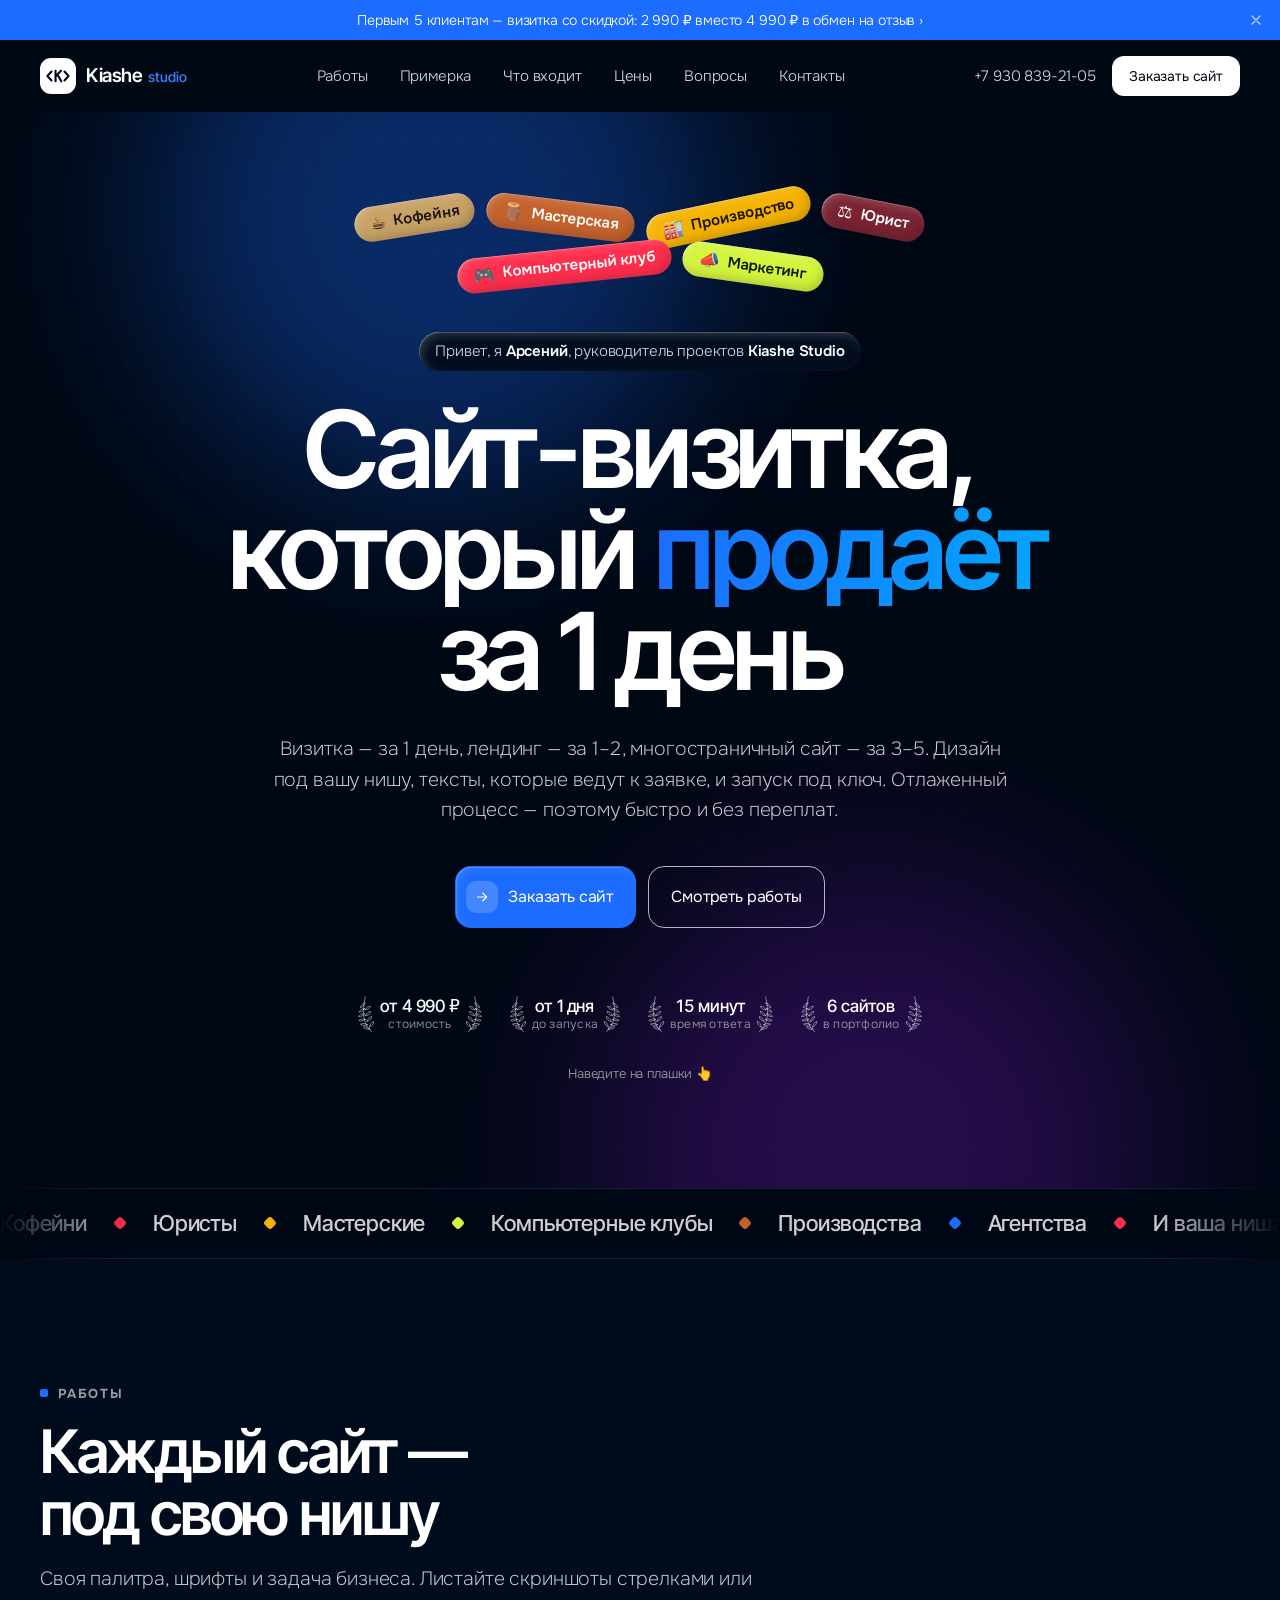
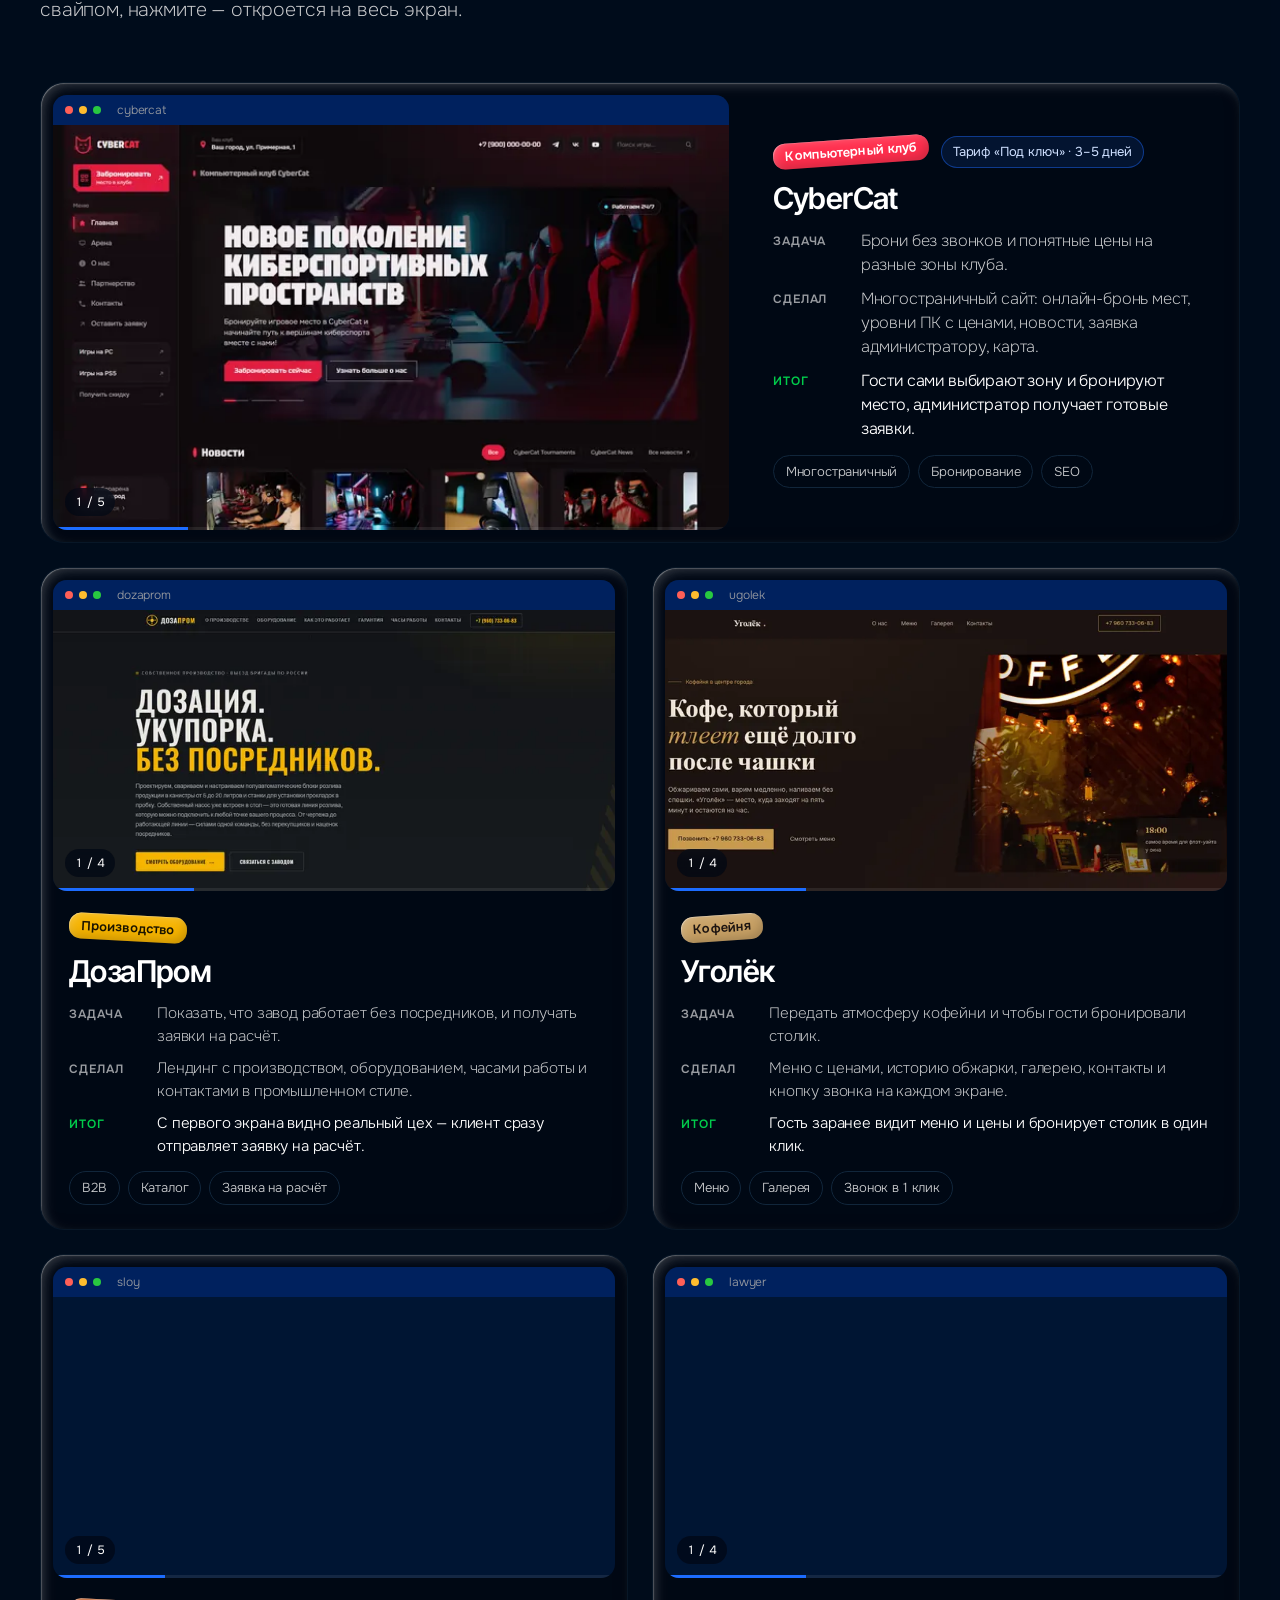
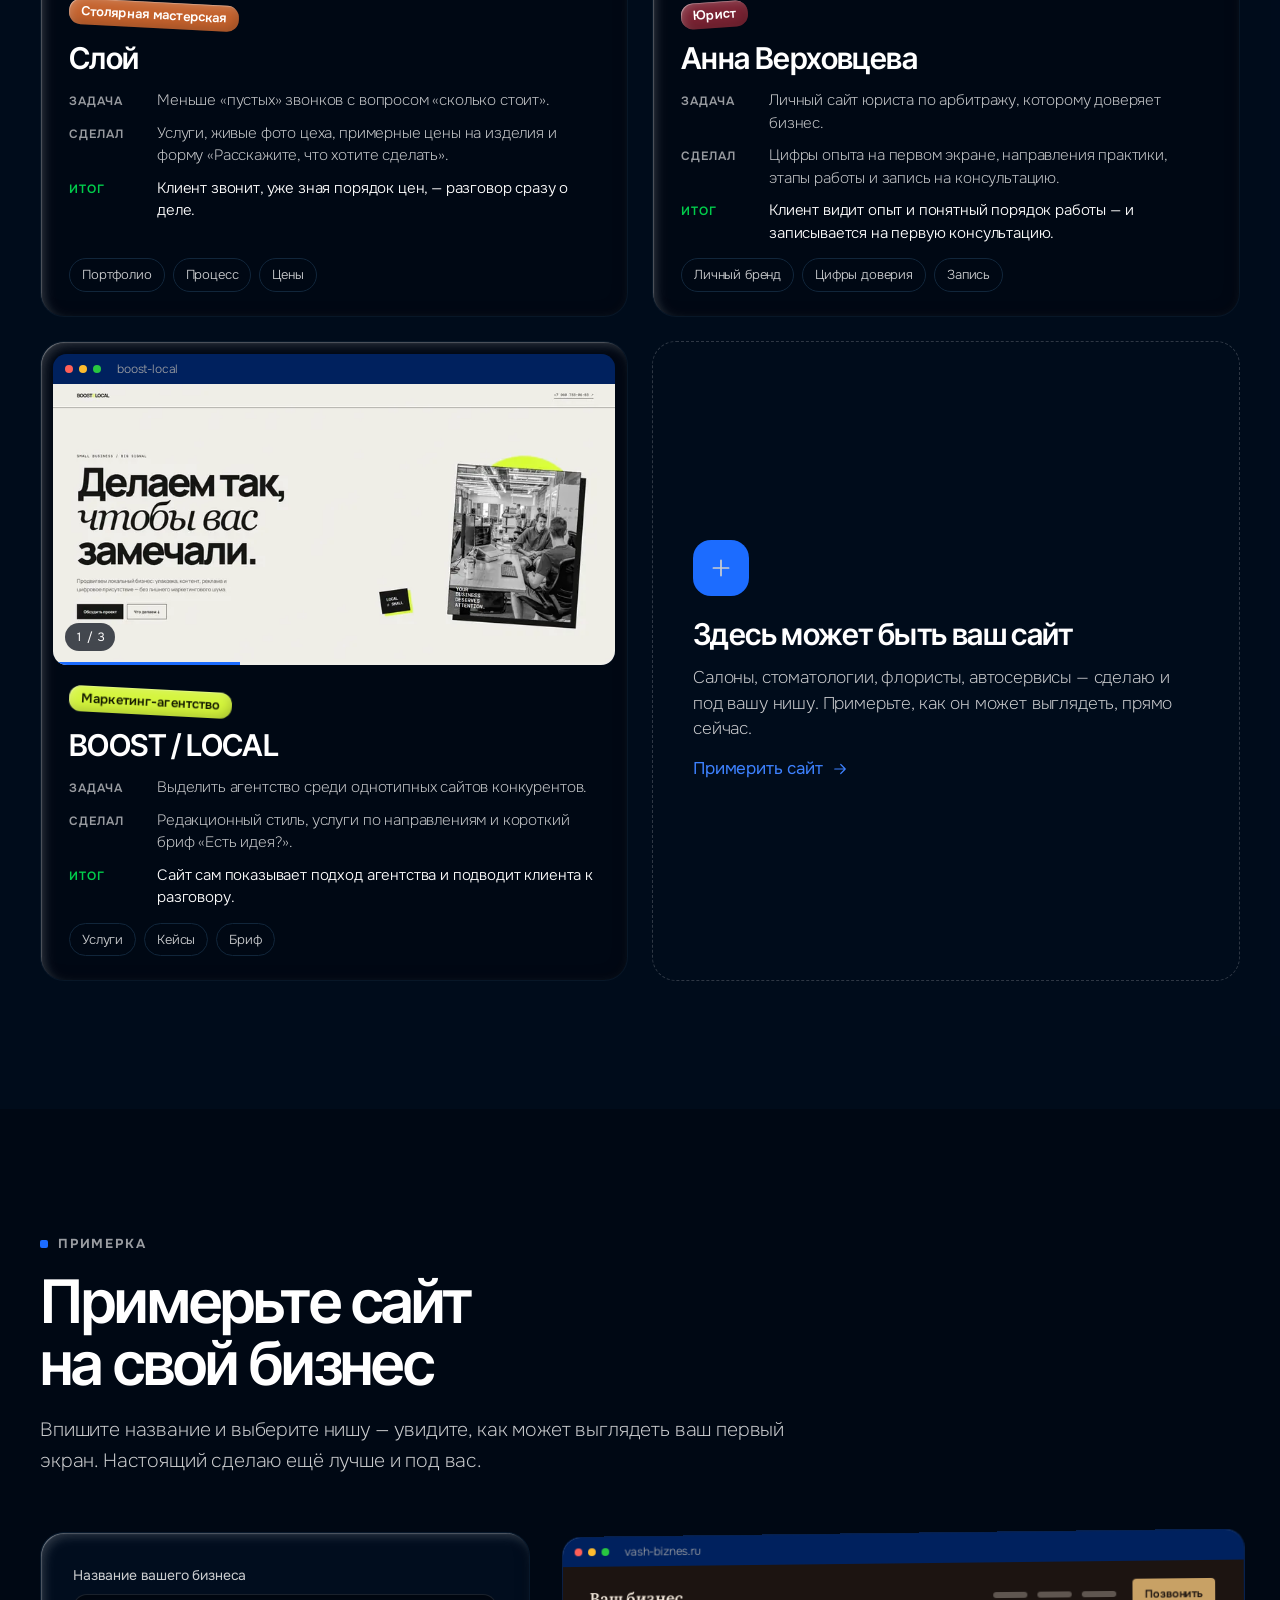
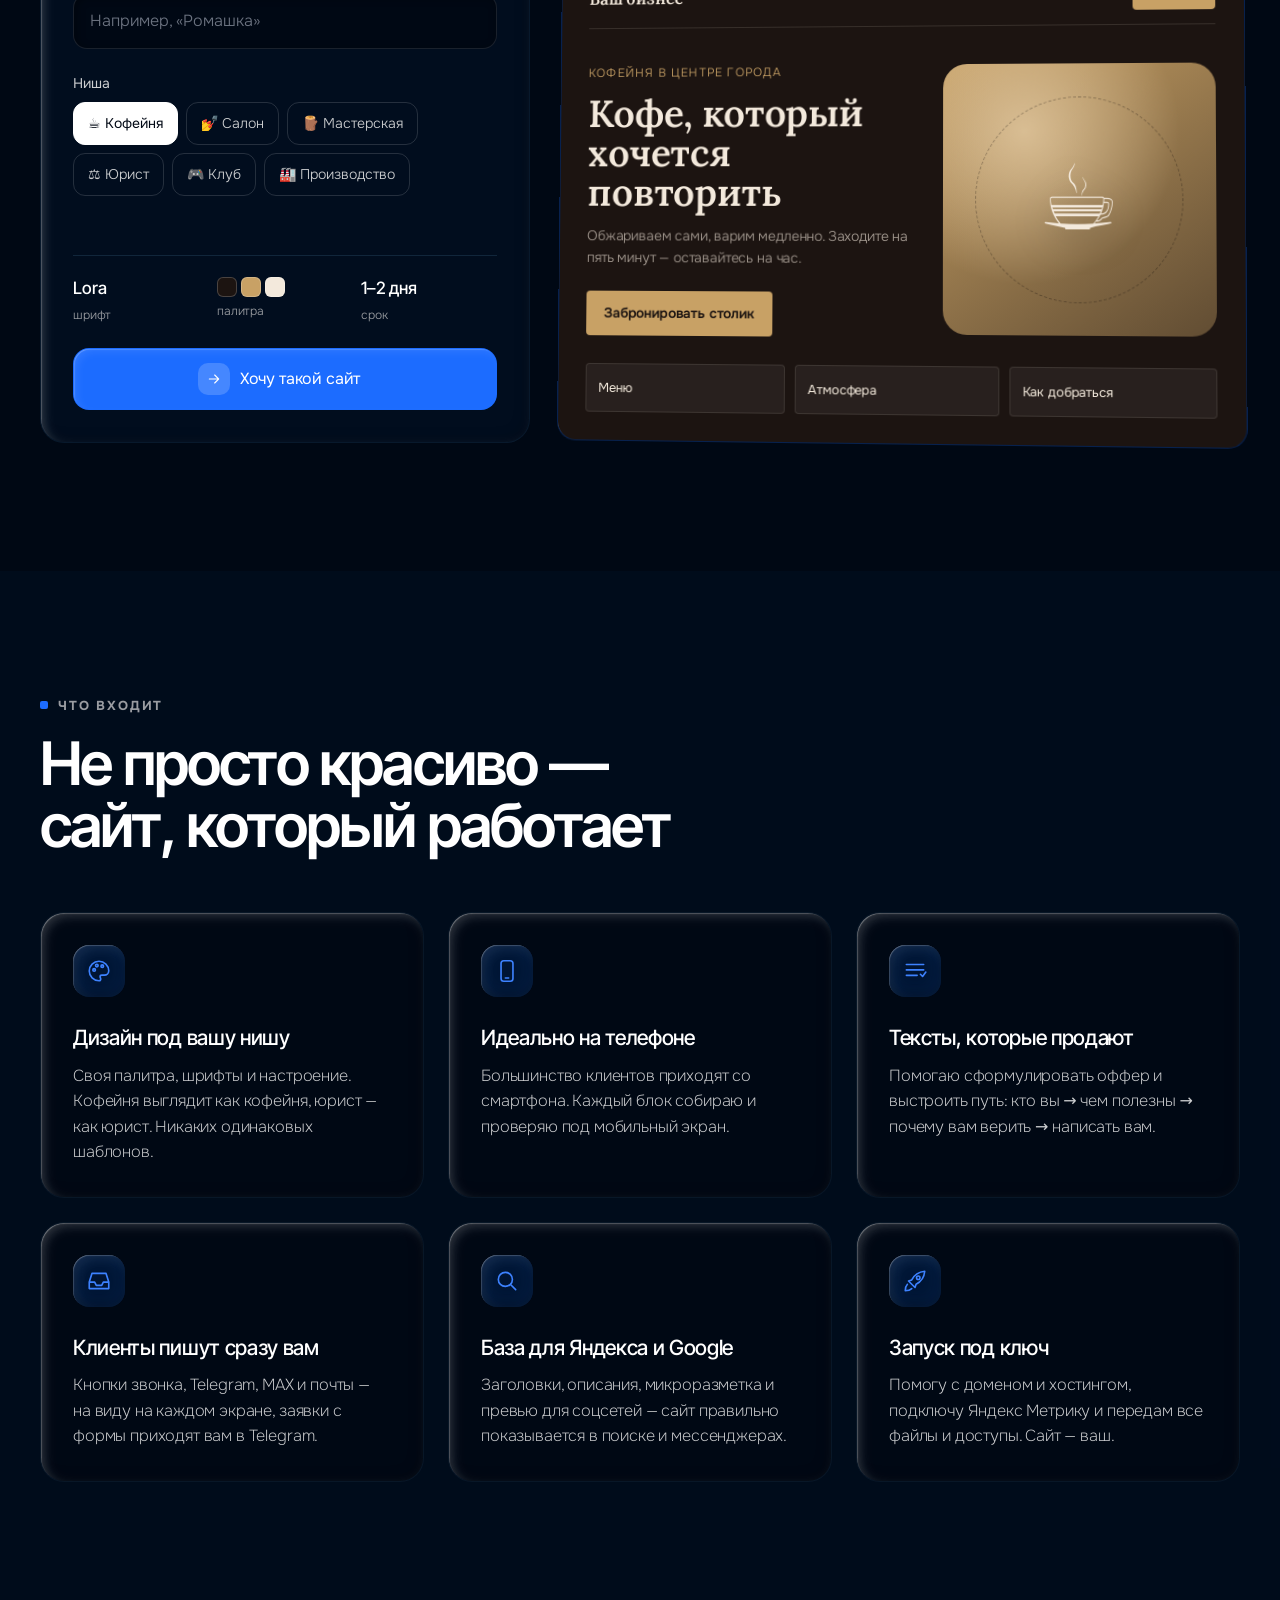
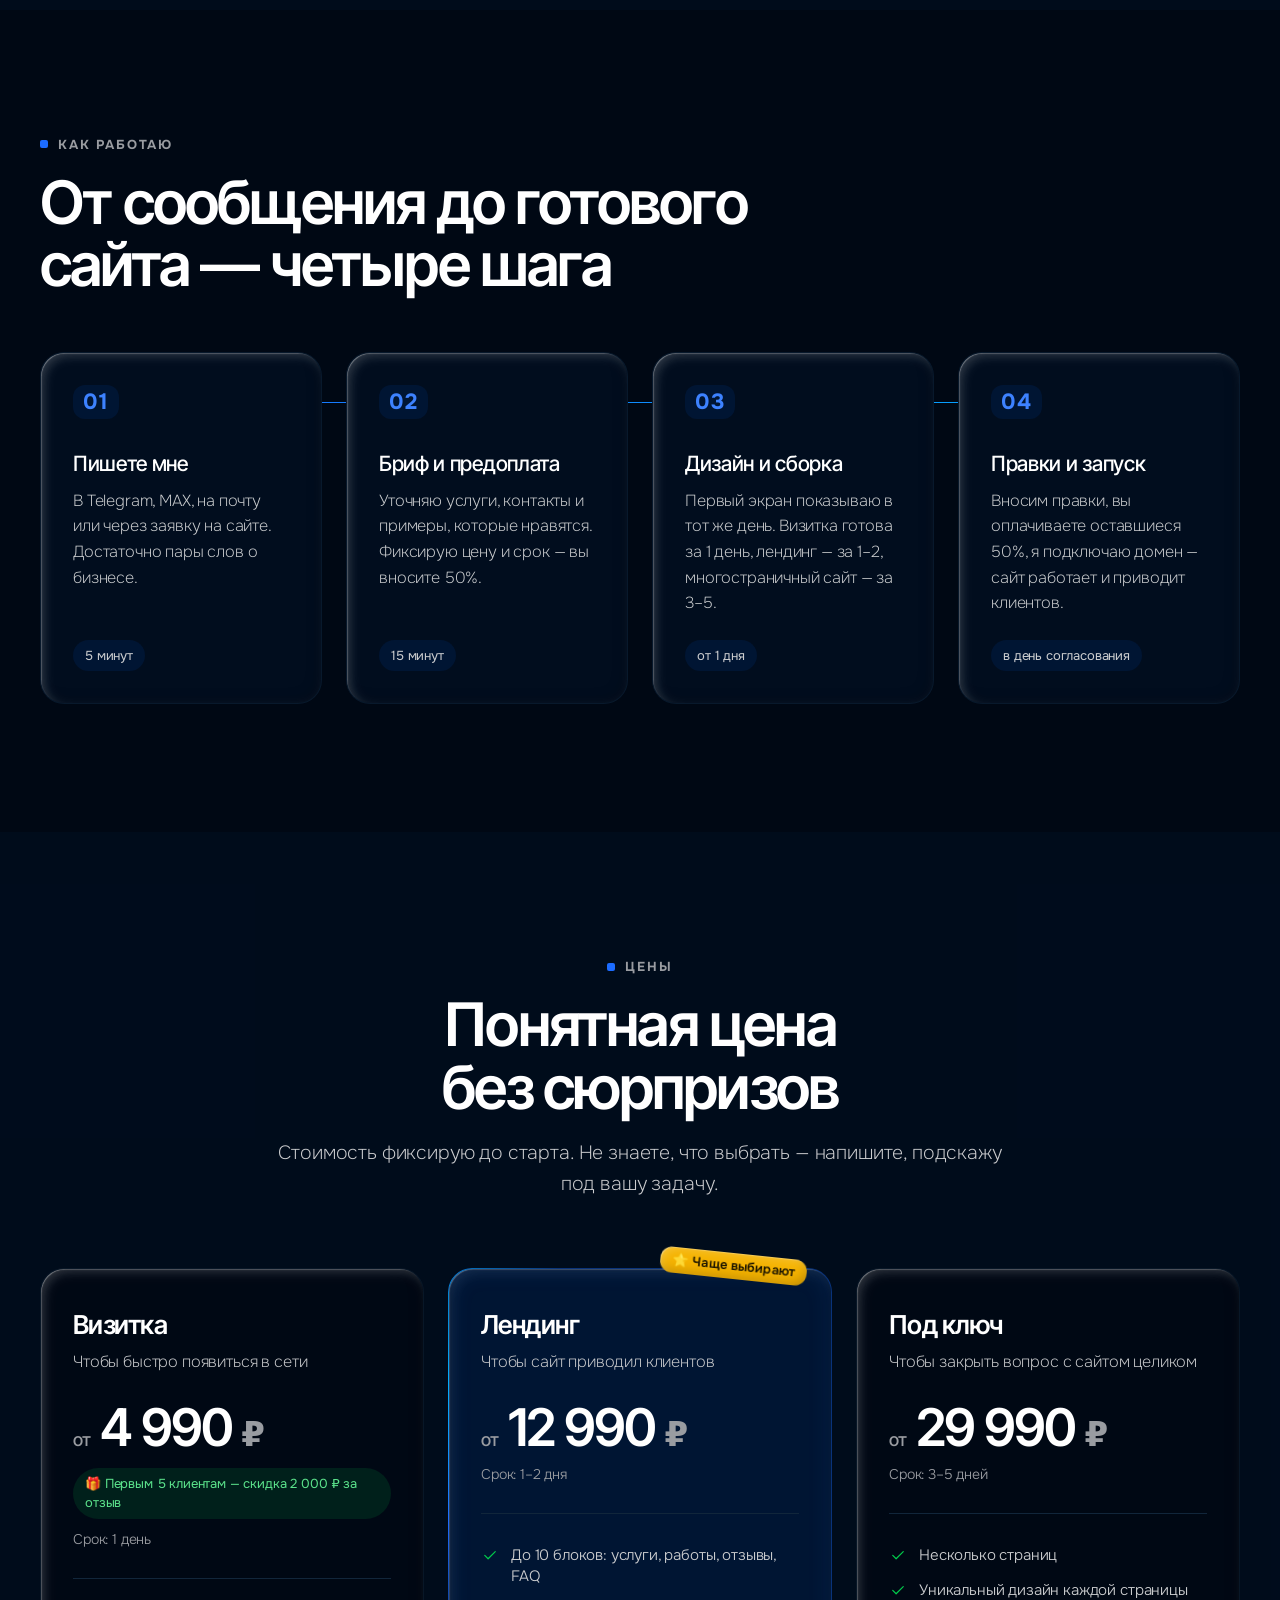
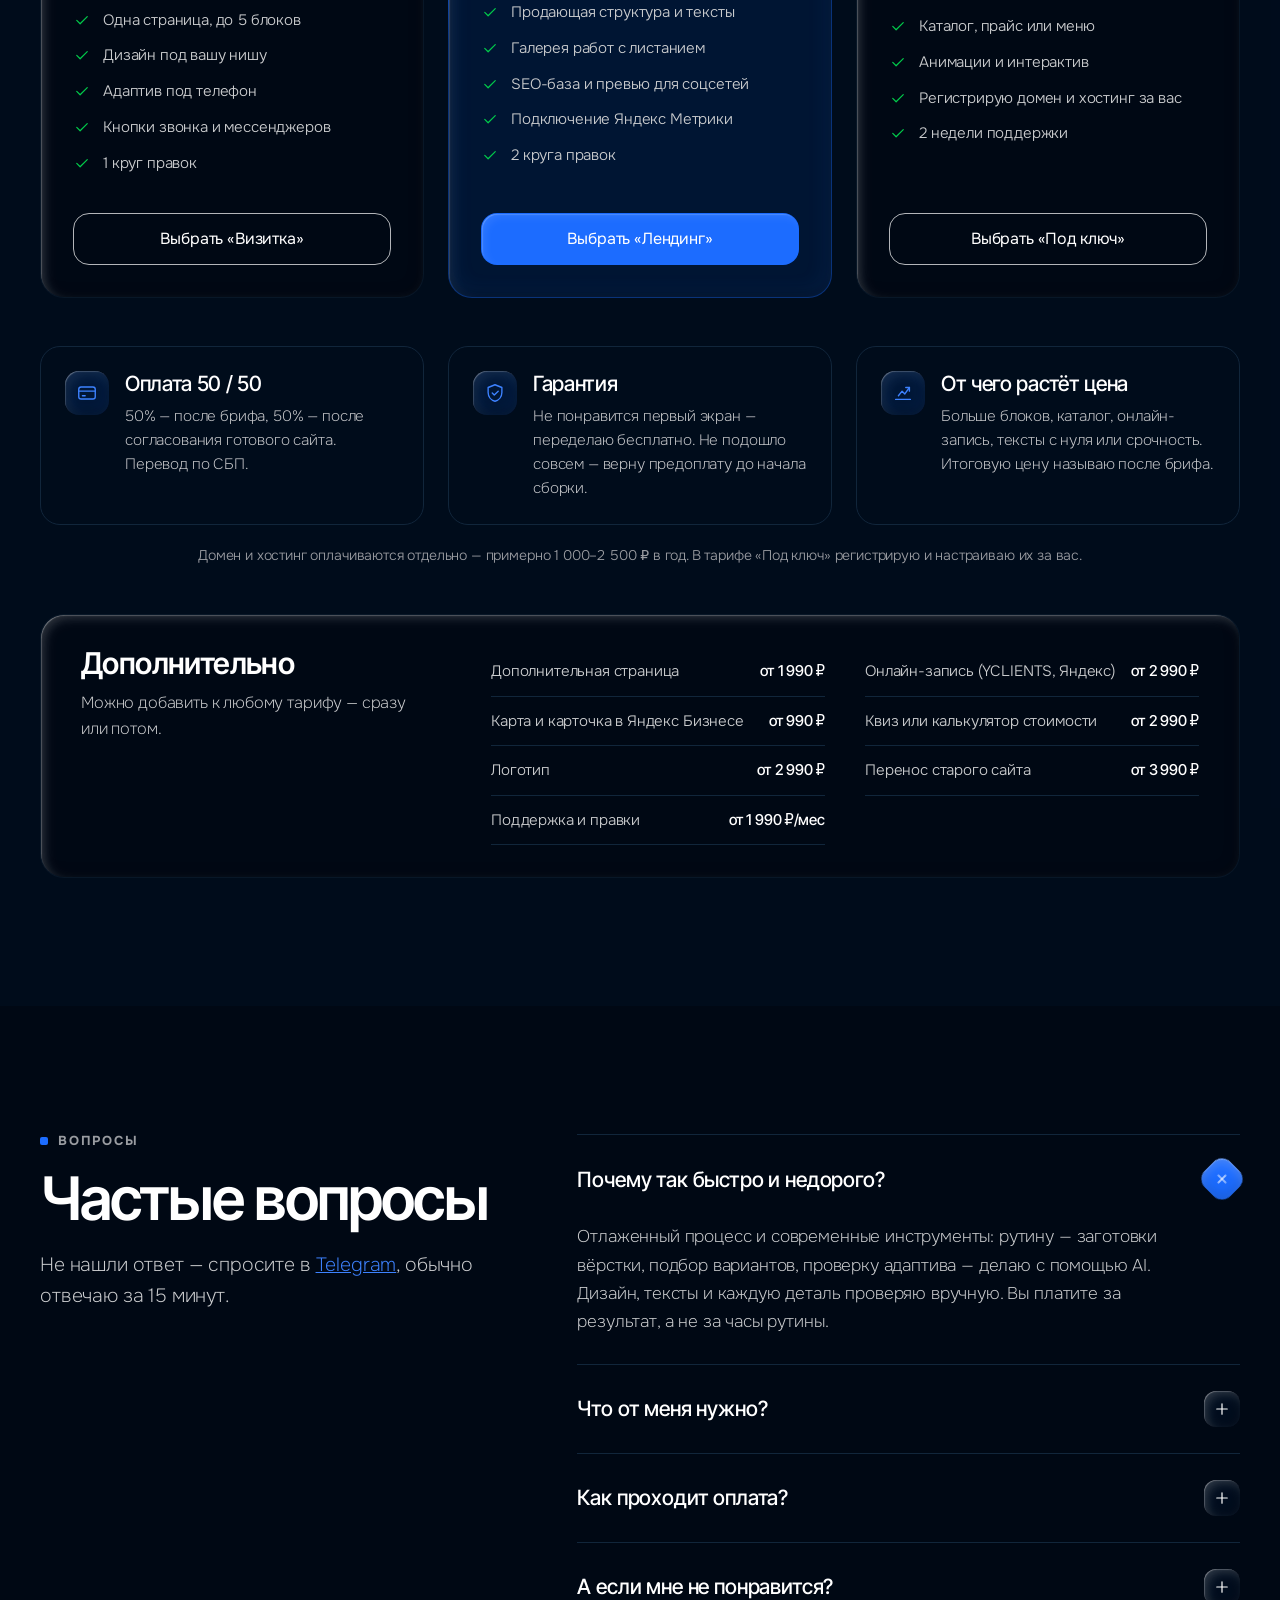
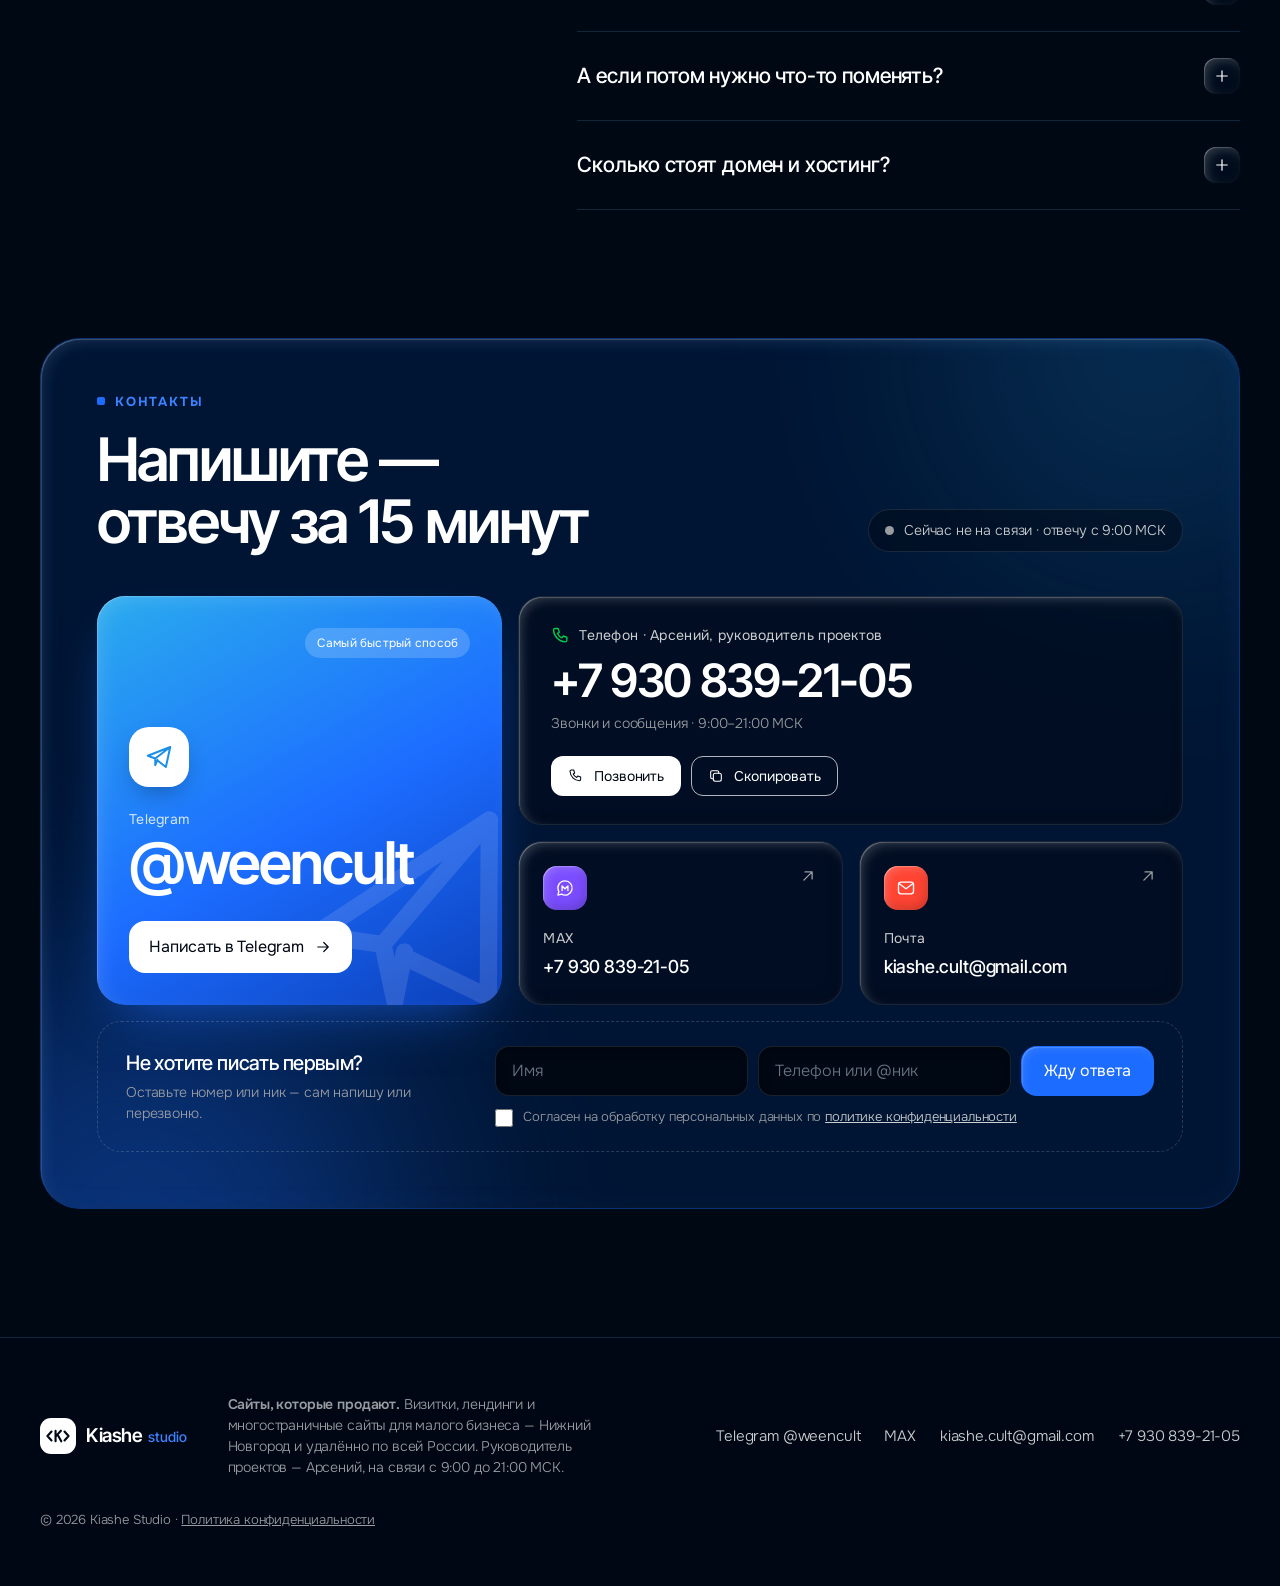
==== commit c911863a: "Add files via upload" ====
--- a/index.html
+++ b/index.html
@@ -63,7 +63,7 @@
 </svg>
 
 <div class="announce" data-announce>
-	<a href="#contact">Первым 5 клиентам — визитка за 2 990 ₽ вместо 4 990 ₽ за отзыв <span aria-hidden="true">›</span></a>
+	<a href="#contact">Первым 5 клиентам — визитка со скидкой: 2 990 ₽ вместо 4 990 ₽ в обмен на отзыв <span aria-hidden="true">›</span></a>
 	<button class="announce__close" type="button" aria-label="Скрыть объявление" data-announce-close><svg class="ico"><use href="#i-close"/></svg></button>
 </div>
 
@@ -392,7 +392,7 @@
 					<p class="plan__name">Визитка</p>
 					<p class="plan__note">Чтобы быстро появиться в сети</p>
 					<p class="plan__price"><small>от</small> 4 990 <span>₽</span></p>
-					<p class="plan__promo">🎁 Первым 5 клиентам — 2 990 ₽ за отзыв</p>
+					<p class="plan__promo">🎁 Первым 5 клиентам — скидка 2 000 ₽ за отзыв</p>
 					<p class="plan__term">Срок: 1 день</p>
 					<ul class="plan__list">
 						<li><svg class="ico"><use href="#i-check"/></svg>Одна страница, до 5 блоков</li>
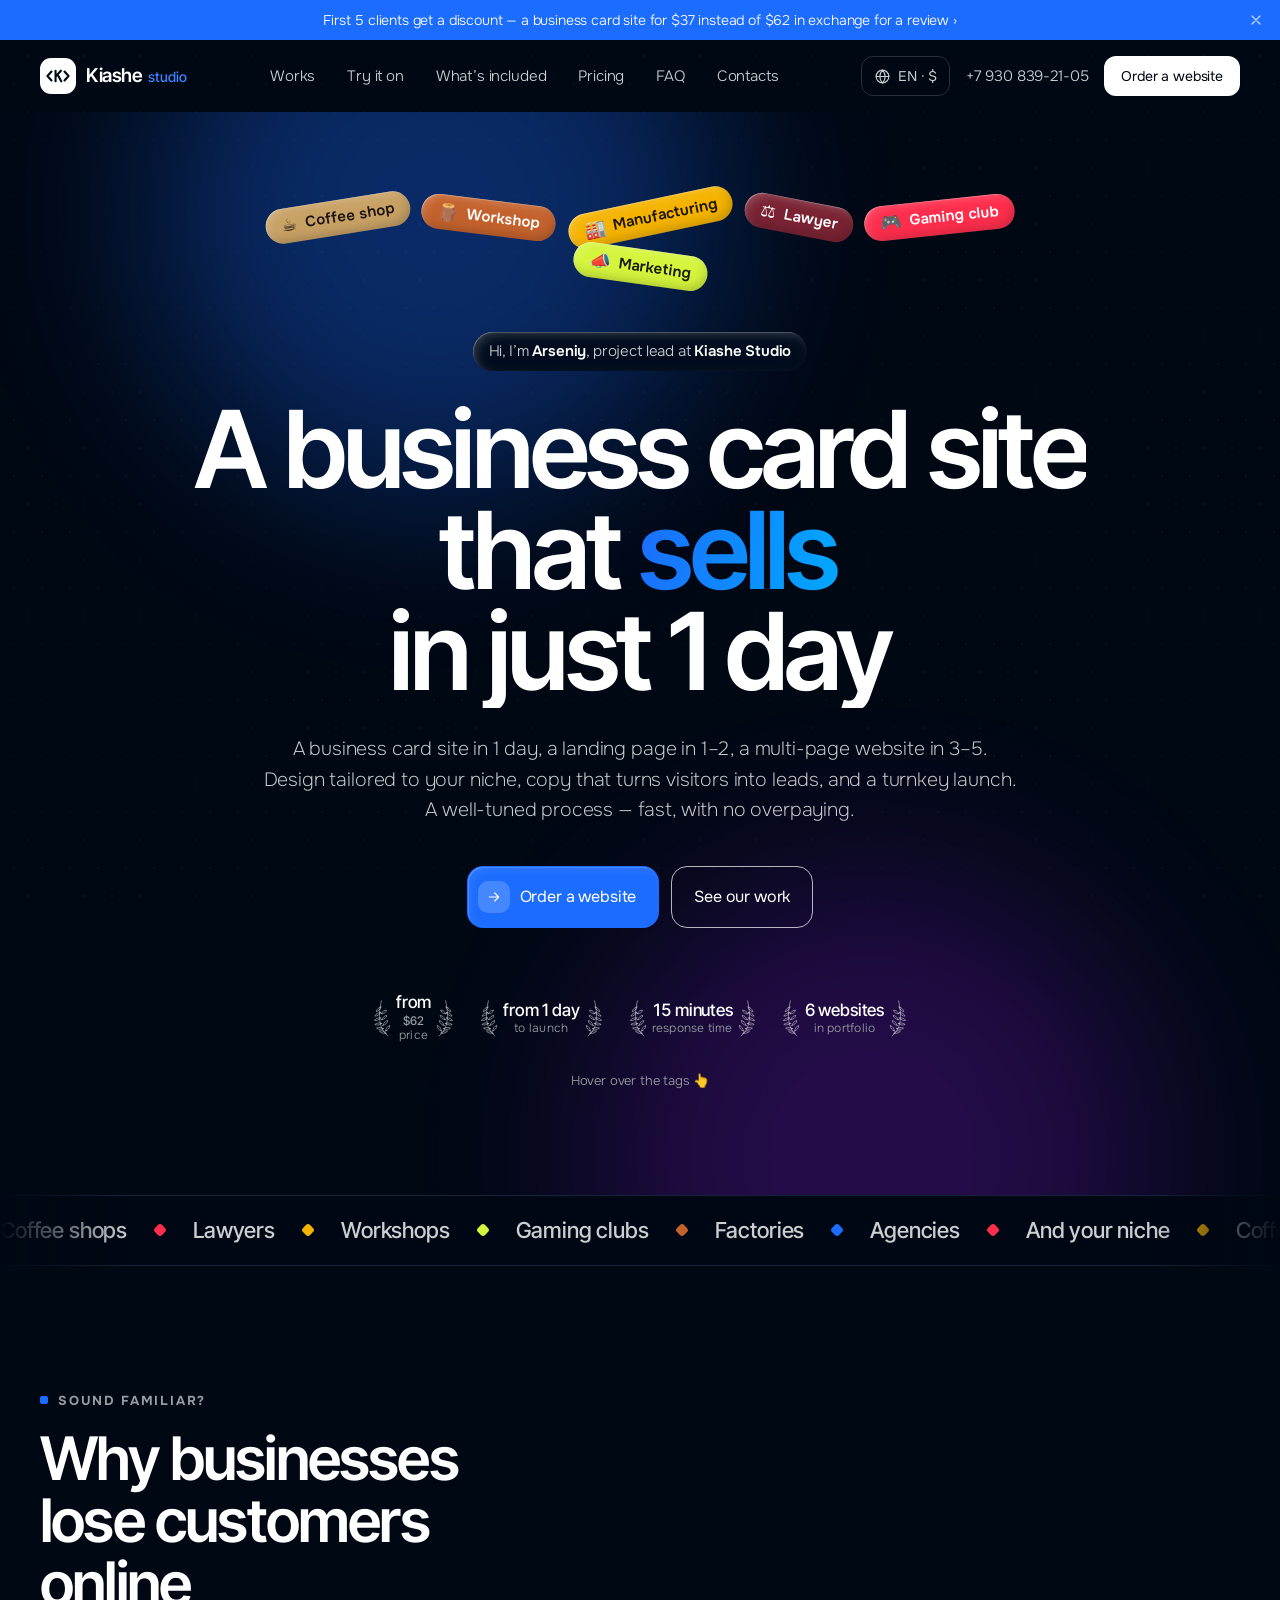
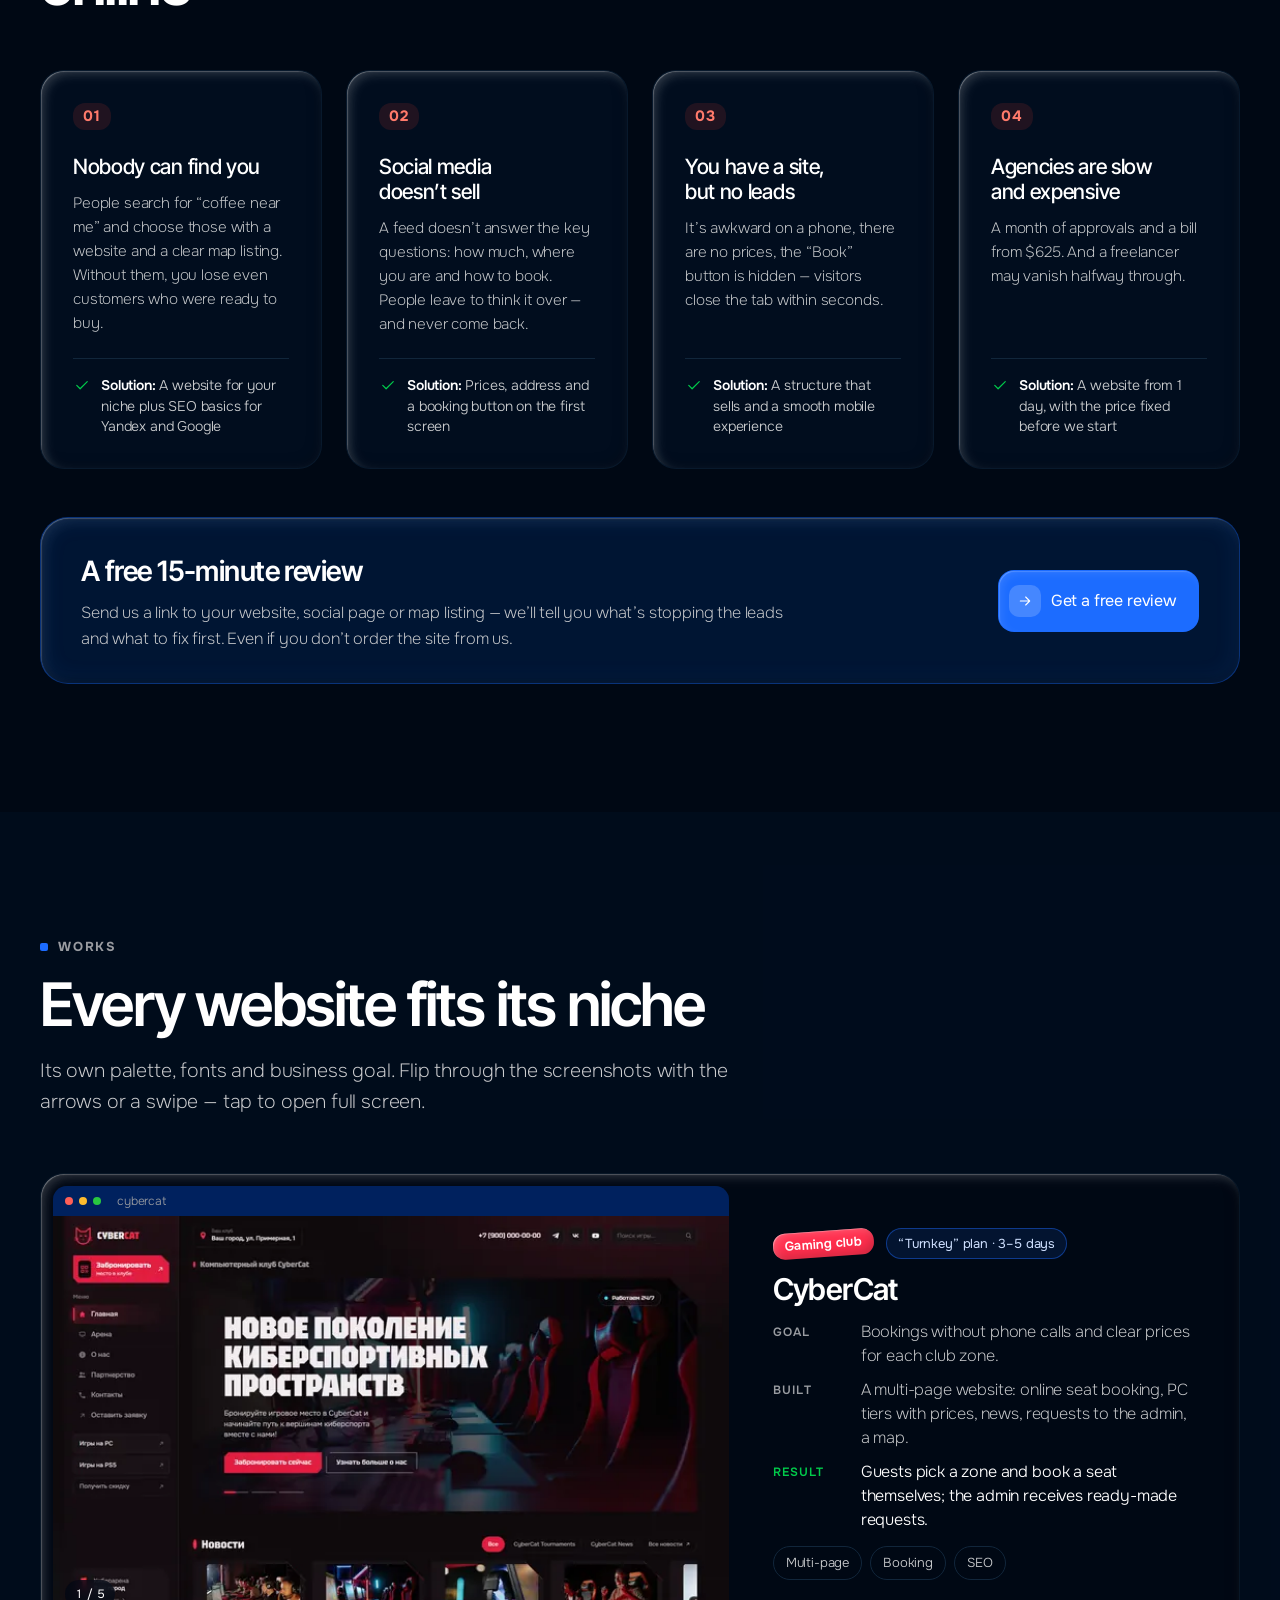
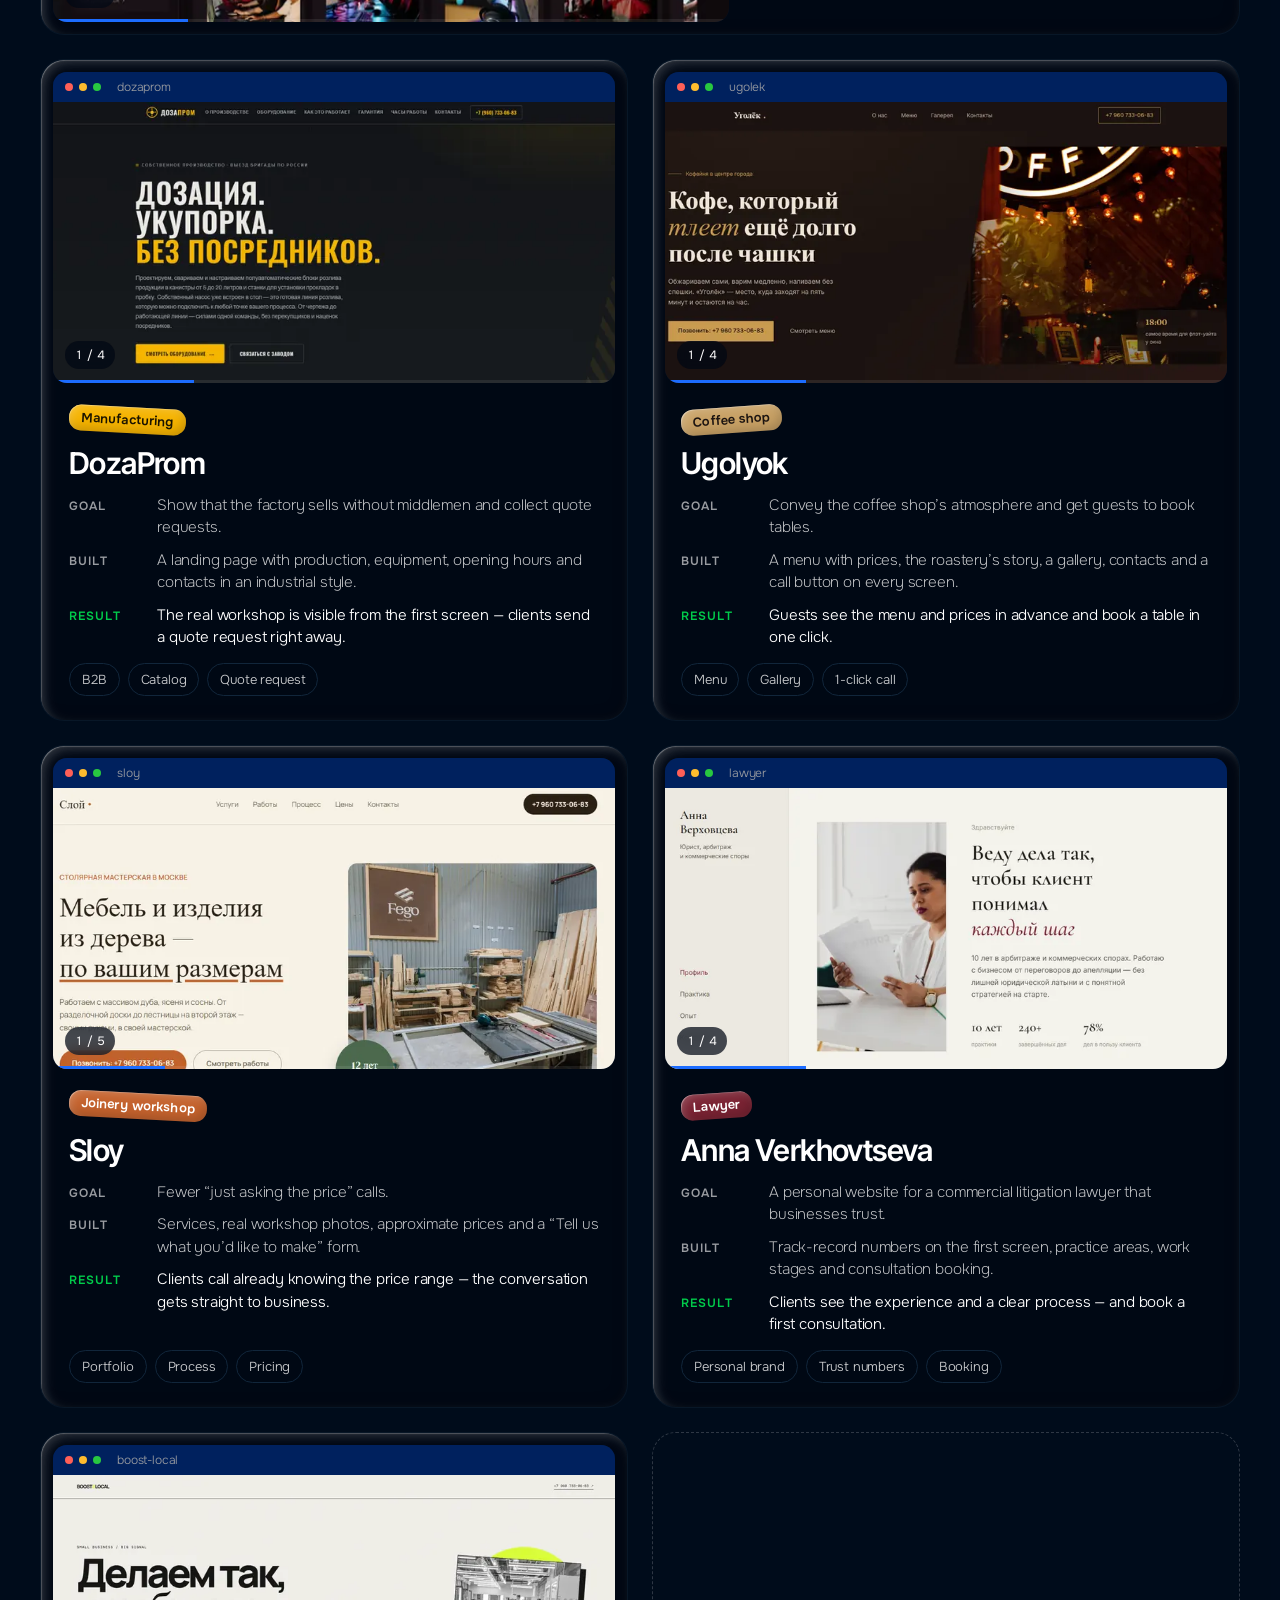
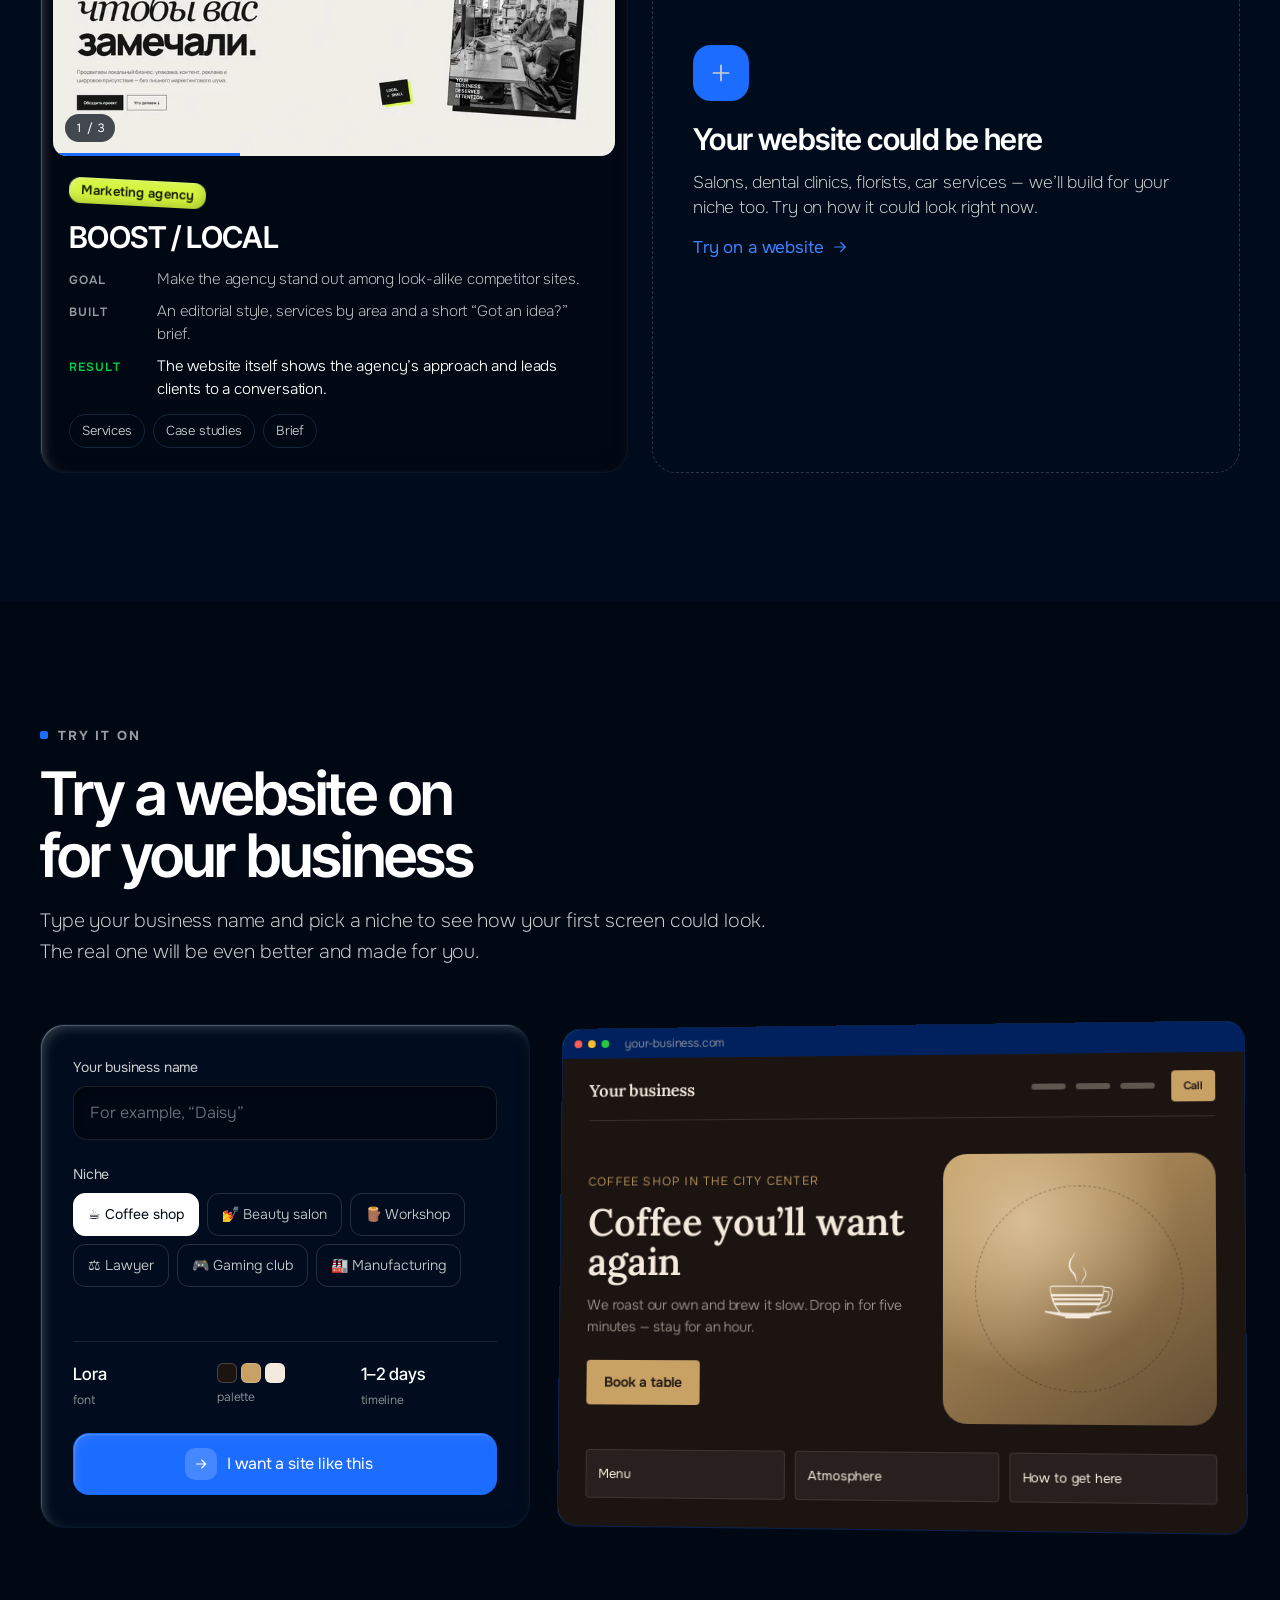
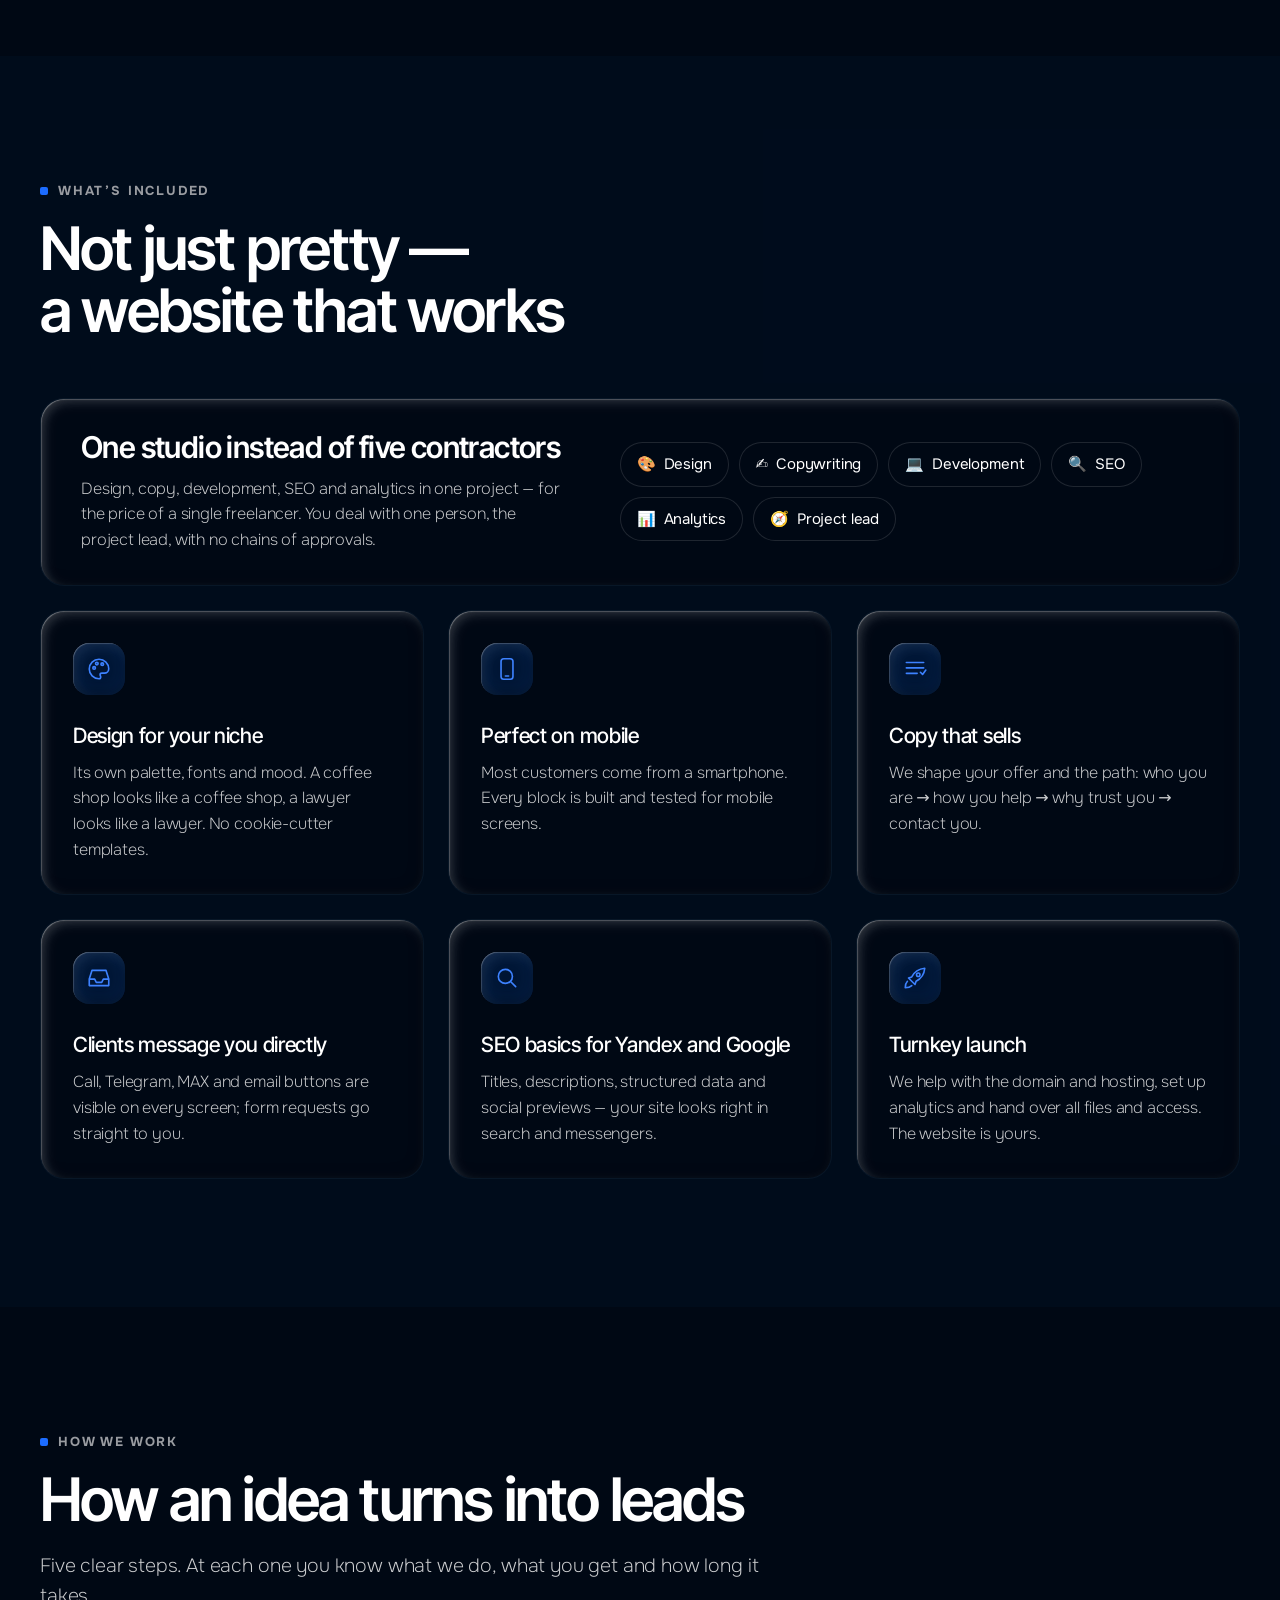
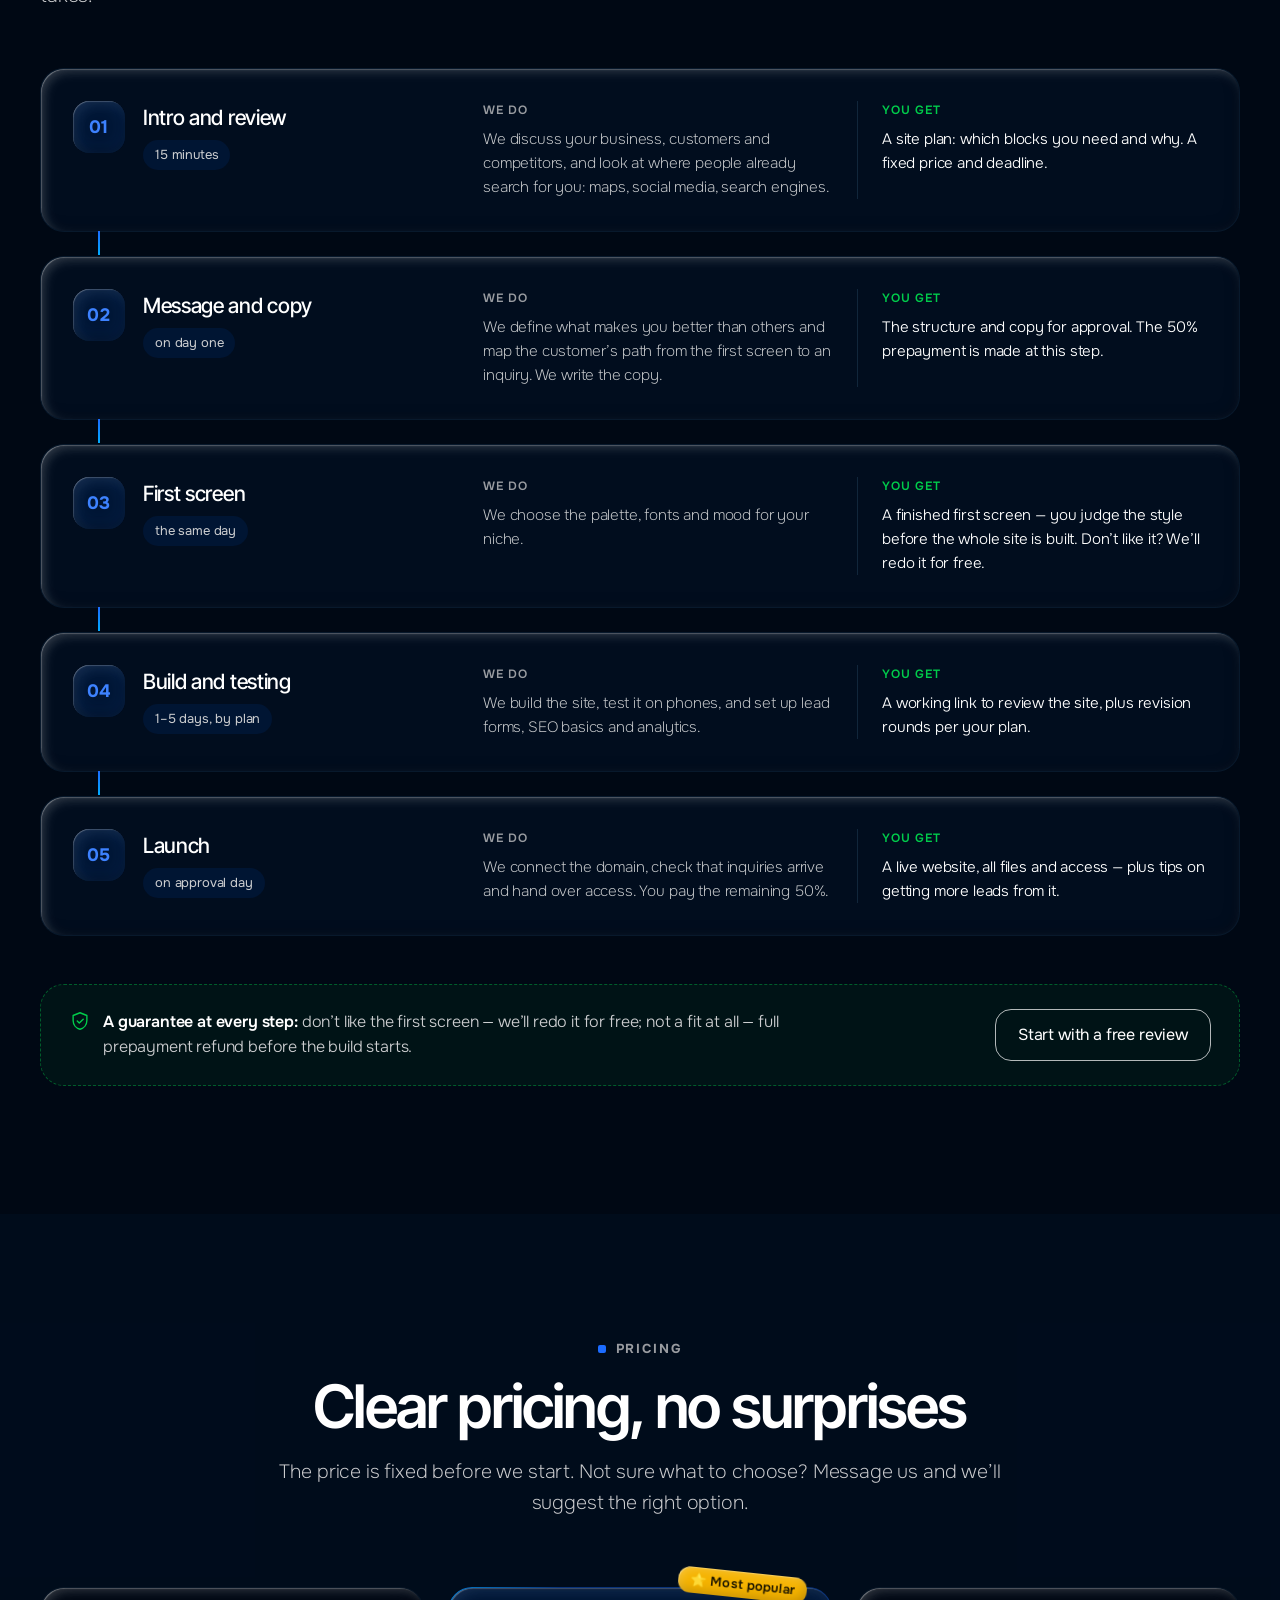
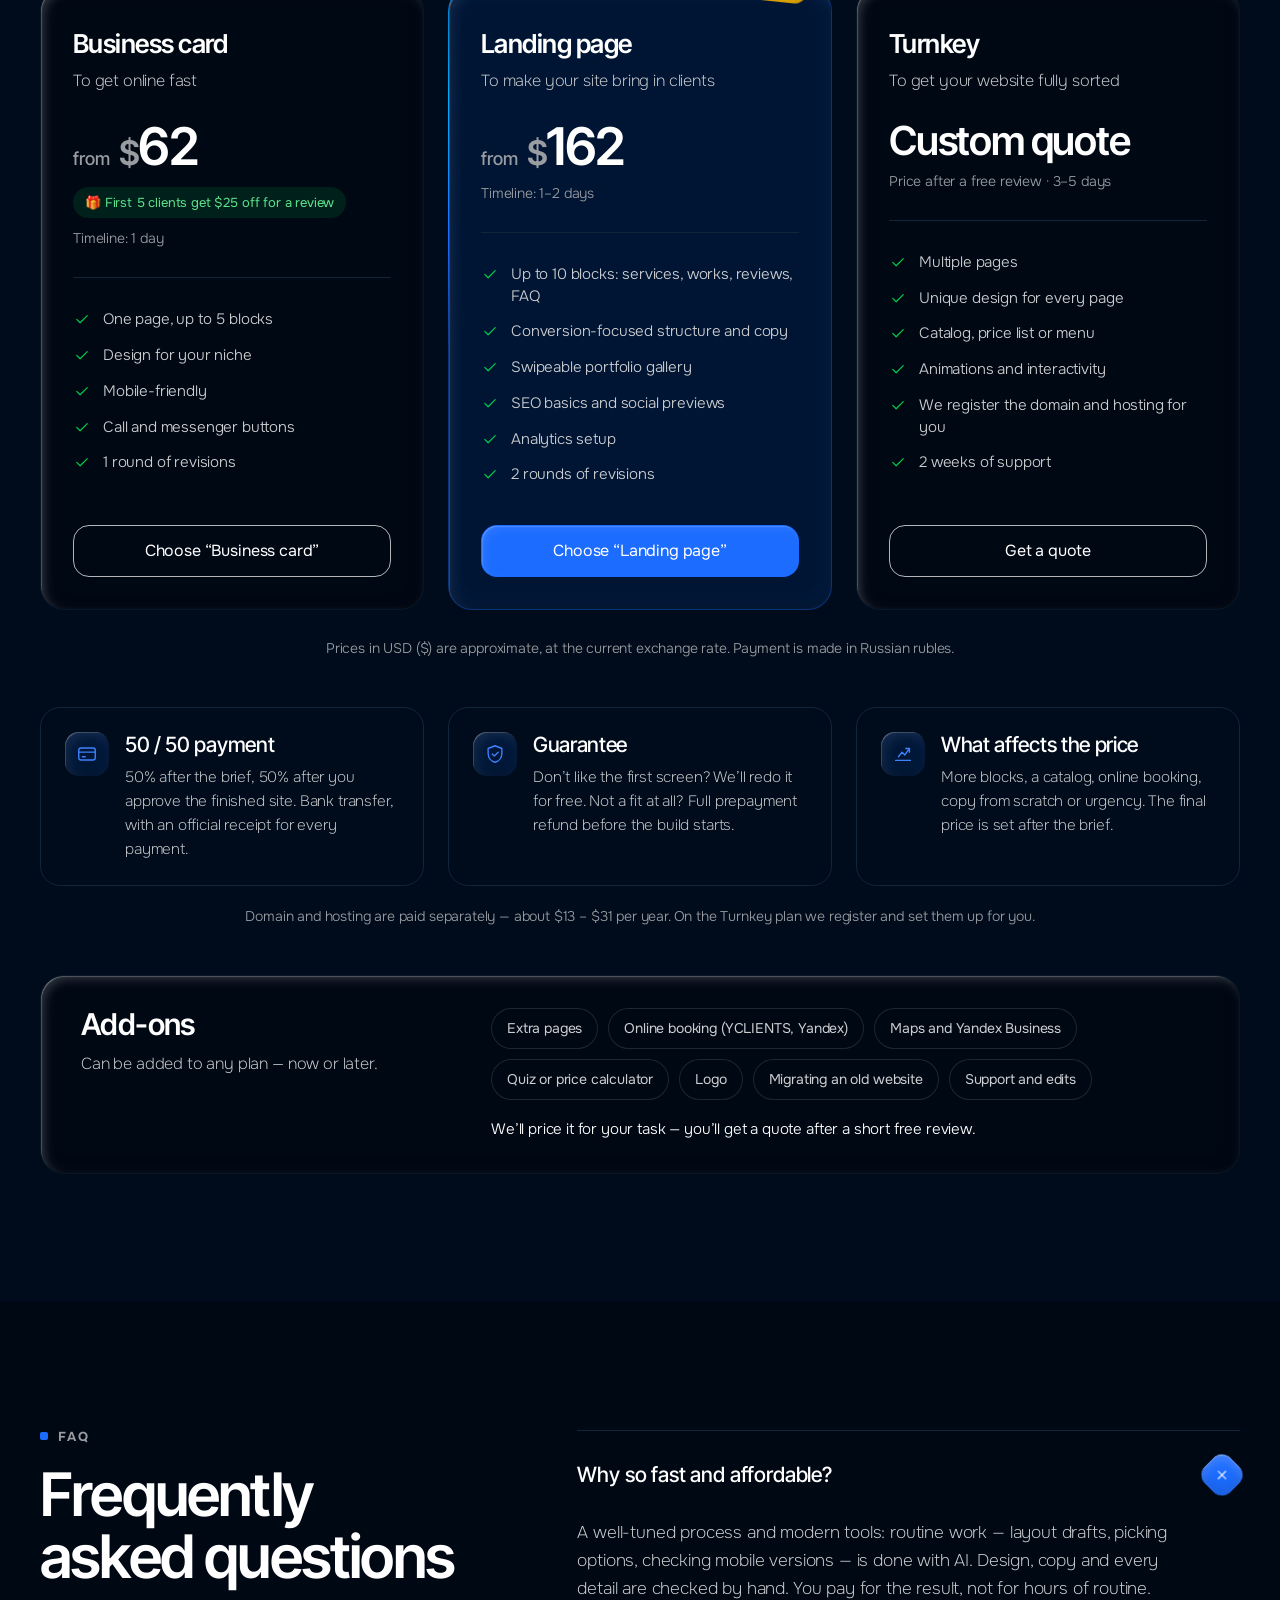
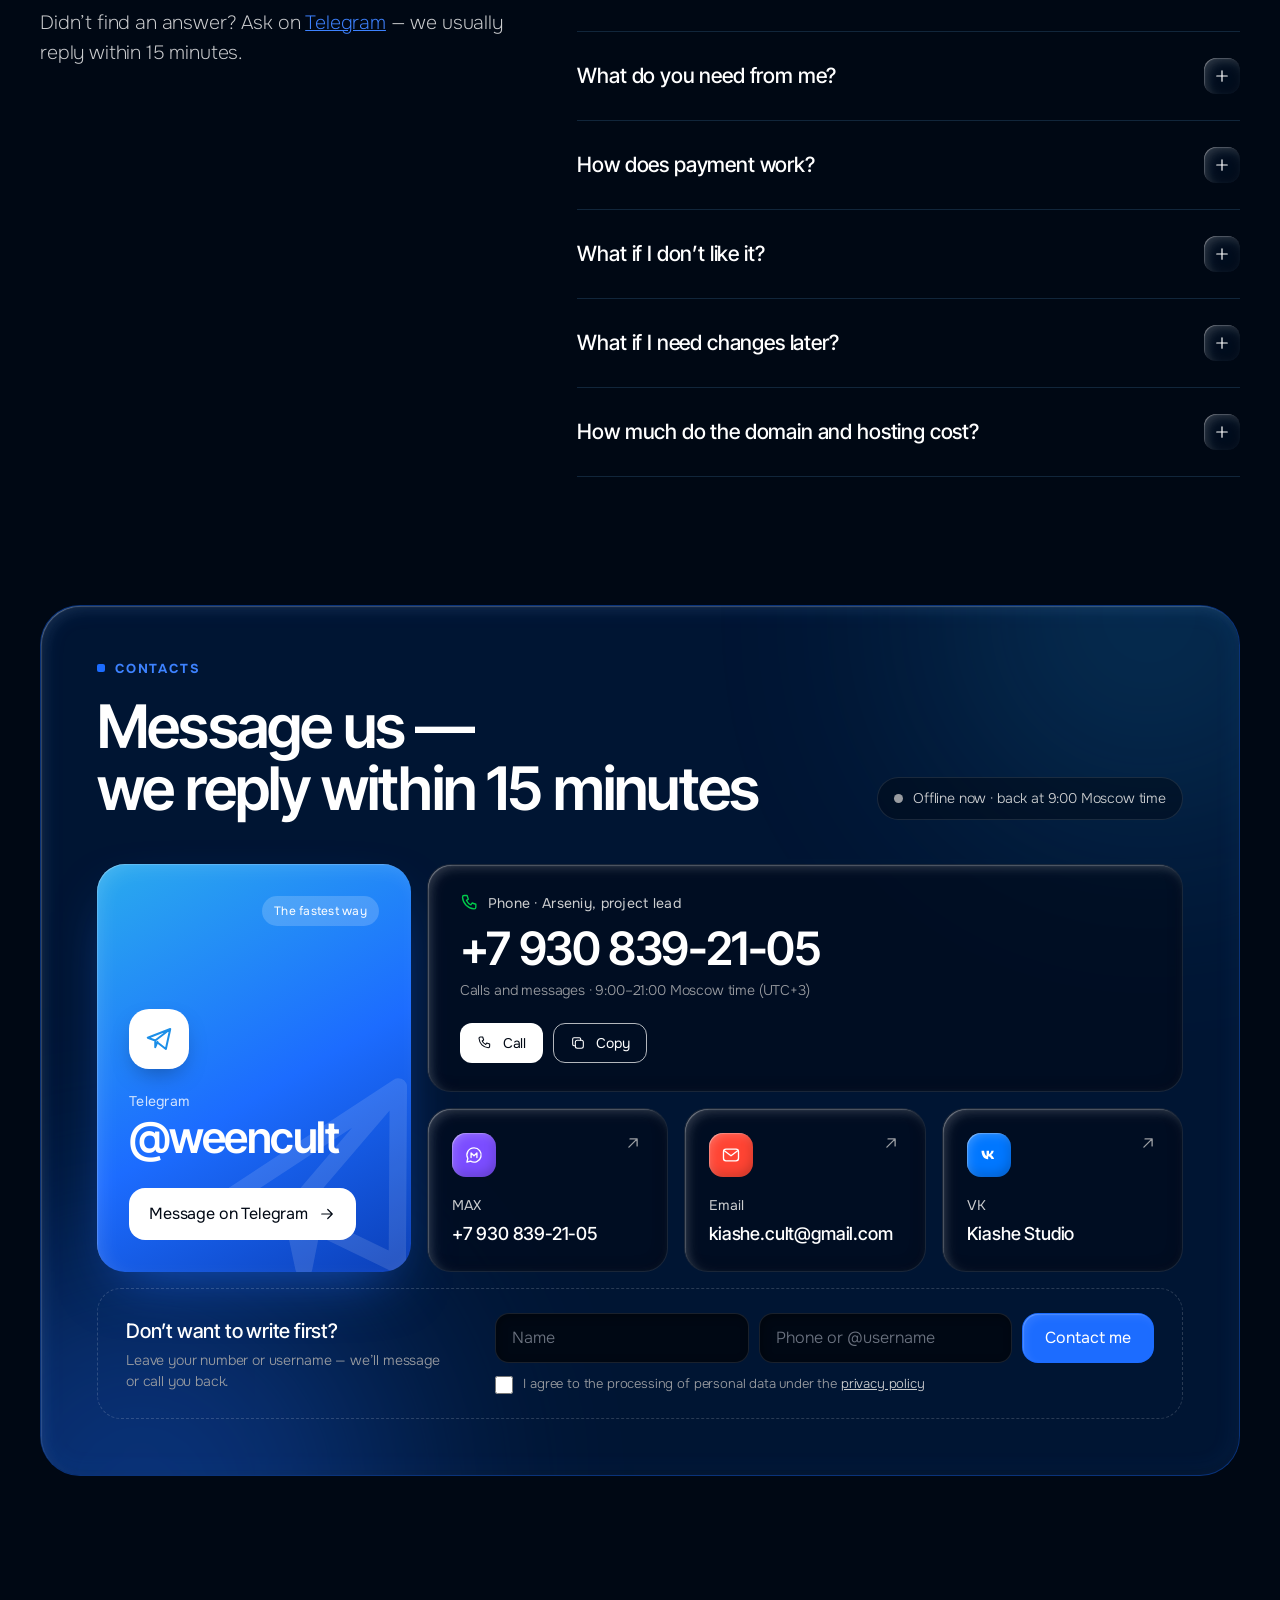
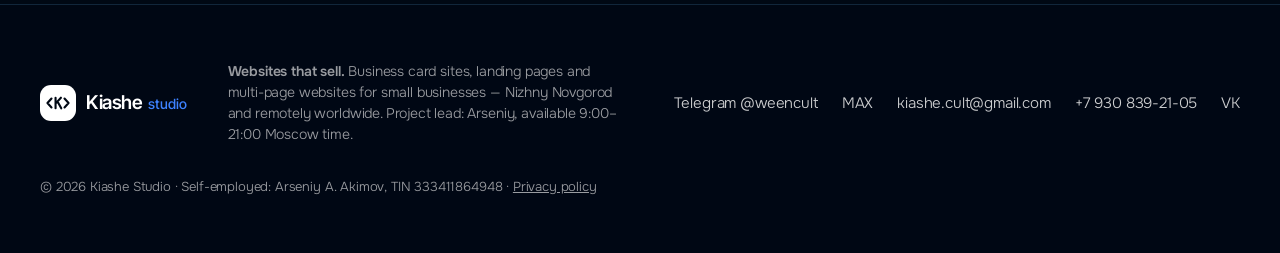
==== commit d6301cce: "Add files via upload" ====
--- a/index.html
+++ b/index.html
@@ -24,13 +24,29 @@
 <link rel="preload" href="assets/fonts/inter-tight-cyr.woff2" as="font" type="font/woff2" crossorigin>
 <link rel="preload" href="assets/fonts/inter-tight-lat.woff2" as="font" type="font/woff2" crossorigin>
 <link rel="preload" href="assets/fonts/onest-lat.woff2" as="font" type="font/woff2" crossorigin>
-<link rel="stylesheet" href="assets/css/main.css?v=18">
+<link rel="stylesheet" href="assets/css/main.css?v=24">
 <script>
 document.documentElement.classList.add('js');
 try { if (localStorage.getItem('announce-hidden')) document.documentElement.classList.add('no-announce'); } catch (e) {}
+(function () {
+	var d = document.documentElement, l = null;
+	try { l = localStorage.getItem('lang'); } catch (e) {}
+	if (l !== 'ru' && l !== 'en') {
+		var ls = (navigator.languages && navigator.languages.length ? navigator.languages : [navigator.language || 'ru']).map(function (x) { return String(x).toLowerCase(); });
+		var main = ls[0].split('-')[0];
+		l = ls.slice(0, 2).some(function (x) { return x.indexOf('ru') === 0; }) || /^(be|kk|ky|uz|tg|hy|az)$/.test(main) ? 'ru' : 'en';
+	}
+	window.__lang = l;
+	if (l !== 'ru') {
+		d.classList.add('i18n-wait');
+		setTimeout(function () { d.classList.remove('i18n-wait'); }, 2500);
+	}
+})();
 </script>
-<script type="application/ld+json">{"@context":"https://schema.org","@type":"ProfessionalService","name":"Kiashe Studio","alternateName":"Кьяше Студио","slogan":"Сайты, которые продают","url":"https://kiashe.ru/","image":"https://kiashe.ru/assets/img/og.jpg","logo":"https://kiashe.ru/assets/img/icon-512.png","description":"Сайты-визитки, лендинги и многостраничные сайты для малого бизнеса: от 1 дня и от 4 990 ₽","telephone":"+79308392105","email":"kiashe.cult@gmail.com","priceRange":"от 4 990 ₽","openingHours":"Mo-Su 09:00-21:00","address":{"@type":"PostalAddress","addressLocality":"Нижний Новгород","addressCountry":"RU"},"areaServed":{"@type":"Country","name":"Россия"},"founder":{"@type":"Person","name":"Арсений","jobTitle":"Руководитель проектов"},"sameAs":["https://t.me/weencult"]}</script>
-<script src="assets/js/main.js?v=20" defer></script>
+<script type="application/ld+json">{"@context":"https://schema.org","@type":"ProfessionalService","name":"Kiashe Studio","alternateName":"Кьяше Студио","slogan":"Сайты, которые продают","url":"https://kiashe.ru/","image":"https://kiashe.ru/assets/img/og.jpg","logo":"https://kiashe.ru/assets/img/icon-512.png","description":"Сайты-визитки, лендинги и многостраничные сайты для малого бизнеса: от 1 дня и от 4 990 ₽","telephone":"+79308392105","email":"kiashe.cult@gmail.com","priceRange":"от 4 990 ₽","openingHours":"Mo-Su 09:00-21:00","address":{"@type":"PostalAddress","addressLocality":"Нижний Новгород","addressCountry":"RU"},"areaServed":{"@type":"Country","name":"Россия"},"founder":{"@type":"Person","name":"Акимов Арсений Александрович","jobTitle":"Руководитель проектов"},"taxID":"333411864948","sameAs":["https://t.me/weencult","https://vk.ru/club242401122"]}</script>
+<script src="assets/js/i18n-en.js?v=5" defer></script>
+<script src="assets/js/i18n.js?v=1" defer></script>
+<script src="assets/js/main.js?v=22" defer></script>
 </head>
 <body>
 <a class="skip" href="#main">К содержимому</a>
@@ -49,6 +65,7 @@
 	<symbol id="i-copy" viewBox="0 0 24 24" fill="none" stroke="currentColor" stroke-width="1.6" stroke-linecap="round" stroke-linejoin="round"><rect x="8" y="8" width="12" height="12" rx="3"/><path d="M16 8V6a2 2 0 0 0-2-2H6a2 2 0 0 0-2 2v8a2 2 0 0 0 2 2h2"/></symbol>
 	<symbol id="i-tg" viewBox="0 0 24 24" fill="none" stroke="currentColor" stroke-width="1.6" stroke-linecap="round" stroke-linejoin="round"><path d="M21 4 3 11l6 2.2M21 4l-3.5 16-6.7-5.2M21 4 9 13.2v5.3l1.8-4.2"/></symbol>
 	<symbol id="i-max" viewBox="0 0 24 24" fill="none" stroke="currentColor" stroke-width="1.6" stroke-linecap="round" stroke-linejoin="round"><path d="M12 3.5a8.5 8.5 0 0 0-7.4 12.7L3.5 20.5l4.4-1.1A8.5 8.5 0 1 0 12 3.5Z"/><path d="M8.5 15V9.5l3.5 3.5 3.5-3.5V15"/></symbol>
+	<symbol id="i-vk" viewBox="0 0 24 24" fill="currentColor"><path d="M3 7h3.1c.3 3.6 1.8 5.8 3 6.2V7h2.9v3.9c1.1-.1 2.5-1.9 2.9-3.9h2.8c-.5 2.5-2.1 4.3-3.2 5 1.1.6 2.9 2.2 3.6 4.9h-3.1c-.6-1.9-2.1-3.3-4-3.5V17h-.4C6.3 17 3.2 13.6 3 7Z"/></symbol>
 	<symbol id="i-mail" viewBox="0 0 24 24" fill="none" stroke="currentColor" stroke-width="1.6" stroke-linecap="round" stroke-linejoin="round"><rect x="3" y="5" width="18" height="14" rx="3"/><path d="m4 7 8 6 8-6"/></symbol>
 	<symbol id="i-call" viewBox="0 0 24 24" fill="none" stroke="currentColor" stroke-width="1.6" stroke-linecap="round" stroke-linejoin="round"><path d="M5 3h3.5l1.5 4.5-2.2 1.4a11 11 0 0 0 5.3 5.3l1.4-2.2L19 13.5V17a2 2 0 0 1-2 2A15 15 0 0 1 3 5a2 2 0 0 1 2-2Z"/></symbol>
 	<symbol id="i-palette" viewBox="0 0 24 24" fill="none" stroke="currentColor" stroke-width="1.5" stroke-linecap="round" stroke-linejoin="round"><path d="M12 3a9 9 0 1 0 0 18c1.1 0 1.6-.8 1.6-1.6 0-.9-.6-1.3-.6-2.1 0-.9.7-1.5 1.6-1.5H17a4 4 0 0 0 4-4C21 7 17 3 12 3Z"/><circle cx="7.5" cy="11" r="1.2"/><circle cx="10" cy="7" r="1.2"/><circle cx="15" cy="7.5" r="1.2"/></symbol>
@@ -56,6 +73,7 @@
 	<symbol id="i-text" viewBox="0 0 24 24" fill="none" stroke="currentColor" stroke-width="1.5" stroke-linecap="round" stroke-linejoin="round"><path d="M4 6h16M4 11h16M4 16h10m3-1 2 2 3-4"/></symbol>
 	<symbol id="i-inbox" viewBox="0 0 24 24" fill="none" stroke="currentColor" stroke-width="1.5" stroke-linecap="round" stroke-linejoin="round"><path d="M3 13h5l1.5 3h5L16 13h5M5.5 5h13L21 13v6H3v-6Z"/></symbol>
 	<symbol id="i-search" viewBox="0 0 24 24" fill="none" stroke="currentColor" stroke-width="1.5" stroke-linecap="round"><circle cx="10.5" cy="10.5" r="6.5"/><path d="m20 20-4.5-4.5"/></symbol>
+	<symbol id="i-globe" viewBox="0 0 24 24" fill="none" stroke="currentColor" stroke-width="1.6" stroke-linecap="round" stroke-linejoin="round"><circle cx="12" cy="12" r="9"/><path d="M3 12h18M12 3c2.5 2.6 3.8 5.6 3.8 9s-1.3 6.4-3.8 9c-2.5-2.6-3.8-5.6-3.8-9S9.5 5.6 12 3Z"/></symbol>
 	<symbol id="i-rocket" viewBox="0 0 24 24" fill="none" stroke="currentColor" stroke-width="1.5" stroke-linecap="round" stroke-linejoin="round"><path d="M5 15c-1.5 1.5-2 4-2 6 2 0 4.5-.5 6-2m0-4-3-3 3-1c2.5-5 6.5-7.5 12-8-.5 5.5-3 9.5-8 12l-1 3Z"/><circle cx="15" cy="9" r="1.6"/></symbol>
 	<symbol id="i-card" viewBox="0 0 24 24" fill="none" stroke="currentColor" stroke-width="1.5" stroke-linecap="round" stroke-linejoin="round"><rect x="3" y="5.5" width="18" height="13" rx="2.5"/><path d="M3 10h18M7 15h3"/></symbol>
 	<symbol id="i-shield" viewBox="0 0 24 24" fill="none" stroke="currentColor" stroke-width="1.5" stroke-linecap="round" stroke-linejoin="round"><path d="M12 3 4.5 6v5.5c0 4.6 3.2 8.4 7.5 9.5 4.3-1.1 7.5-4.9 7.5-9.5V6Z"/><path d="m9 12 2.2 2.2L15.5 10"/></symbol>
@@ -63,7 +81,7 @@
 </svg>
 
 <div class="announce" data-announce>
-	<a href="#contact">Первым 5 клиентам — визитка со скидкой: 2 990 ₽ вместо 4 990 ₽ в обмен на отзыв <span aria-hidden="true">›</span></a>
+	<a href="#contact">Первым 5 клиентам — визитка со скидкой: <span data-price="2990">2 990 ₽</span> вместо <span data-price="4990">4 990 ₽</span> в обмен на отзыв <span aria-hidden="true">›</span></a>
 	<button class="announce__close" type="button" aria-label="Скрыть объявление" data-announce-close><svg class="ico"><use href="#i-close"/></svg></button>
 </div>
 
@@ -83,6 +101,16 @@
 			<a class="nav__cta" href="#contact">Заказать сайт</a>
 		</nav>
 		<div class="nav__actions">
+			<div class="locale" data-locale>
+				<button class="locale__btn" type="button" aria-haspopup="true" aria-expanded="false" aria-label="Язык и валюта" data-locale-btn><svg class="ico"><use href="#i-globe"/></svg><span data-locale-label data-i18n-skip>RU · ₽</span></button>
+				<div class="locale__menu" data-locale-menu hidden>
+					<p class="locale__h">Язык</p>
+					<div class="locale__row" data-locale-langs data-i18n-skip></div>
+					<p class="locale__h">Валюта</p>
+					<div class="locale__row" data-locale-curs data-i18n-skip></div>
+					<p class="locale__note" data-locale-note data-i18n-skip></p>
+				</div>
+			</div>
 			<a class="nav__phone" href="tel:+79308392105">+7 930 839-21-05</a>
 			<a class="btn btn--white btn--sm" href="#contact">Заказать сайт</a>
 			<button class="nav__burger" type="button" aria-controls="nav-menu" aria-expanded="false" aria-label="Открыть меню" data-burger><span></span><span></span></button>
@@ -120,7 +148,7 @@
 				<a class="btn btn--ghost" href="#works">Смотреть работы</a>
 			</div>
 			<ul class="badges" aria-label="Коротко" data-reveal style="--i:5">
-				<li class="badge"><svg><use href="#laurel"/></svg><span><b>от <i data-count="4990">4 990</i> ₽</b>стоимость</span><svg><use href="#laurel"/></svg></li>
+				<li class="badge"><svg><use href="#laurel"/></svg><span><b>от <span data-price="4990">4 990 ₽</span></b>стоимость</span><svg><use href="#laurel"/></svg></li>
 				<li class="badge"><svg><use href="#laurel"/></svg><span><b>от 1 дня</b>до запуска</span><svg><use href="#laurel"/></svg></li>
 				<li class="badge"><svg><use href="#laurel"/></svg><span><b><i data-count="15">15</i> минут</b>время ответа</span><svg><use href="#laurel"/></svg></li>
 				<li class="badge"><svg><use href="#laurel"/></svg><span><b><i data-count="6">6</i> сайтов</b>в портфолио</span><svg><use href="#laurel"/></svg></li>
@@ -135,6 +163,29 @@
 			<span>Кофейни</span><span>Юристы</span><span>Мастерские</span><span>Компьютерные клубы</span><span>Производства</span><span>Агентства</span><span>И ваша ниша</span>
 		</div>
 	</div>
+
+	<!-- Проблемы клиента -->
+	<section class="band" id="pains" aria-labelledby="pains-title">
+		<div class="wrap">
+			<div class="sec-head" data-reveal>
+				<p class="kicker">Знакомо?</p>
+				<h2 class="h2" id="pains-title">Почему бизнес теряет клиентов <br class="br-d">в интернете</h2>
+			</div>
+			<div class="pains">
+				<article class="pain card" data-reveal><span class="pain__n">01</span><h3 class="h4">Вас не находят</h3><p class="muted">Клиент ищет «кофейня рядом» и выбирает тех, у кого есть сайт и понятная карточка на Картах. Без них уходят даже те, кто был готов купить.</p><p class="pain__fix"><svg class="ico"><use href="#i-check"/></svg><span><b>Решение:</b> Сайт под вашу нишу и база для Яндекса и Google</span></p></article>
+				<article class="pain card" data-reveal style="--i:1"><span class="pain__n">02</span><h3 class="h4">Соцсети не продают</h3><p class="muted">Лента не отвечает на главные вопросы: сколько стоит, где вы и как записаться. Человек уходит подумать — и не возвращается.</p><p class="pain__fix"><svg class="ico"><use href="#i-check"/></svg><span><b>Решение:</b> Цены, адрес и кнопка записи — на первом экране</span></p></article>
+				<article class="pain card" data-reveal style="--i:2"><span class="pain__n">03</span><h3 class="h4">Сайт есть, а заявок нет</h3><p class="muted">Неудобно с телефона, нет цен, кнопка «Записаться» спрятана — посетитель закрывает вкладку за несколько секунд.</p><p class="pain__fix"><svg class="ico"><use href="#i-check"/></svg><span><b>Решение:</b> Продающая структура и удобство на смартфоне</span></p></article>
+				<article class="pain card" data-reveal style="--i:3"><span class="pain__n">04</span><h3 class="h4">Студия — дорого и долго</h3><p class="muted">Месяц согласований и счёт от <span data-price="50000">50 000 ₽</span>. А фрилансер может пропасть посреди работы.</p><p class="pain__fix"><svg class="ico"><use href="#i-check"/></svg><span><b>Решение:</b> Сайт от 1 дня, цена фиксируется до старта</span></p></article>
+			</div>
+			<div class="audit card card--glow" data-reveal>
+				<div>
+					<p class="audit__title">Бесплатный разбор за 15 минут</p>
+					<p class="muted">Пришлите ссылку на сайт, соцсеть или карточку на Картах — скажу, что мешает получать заявки и что исправить в первую очередь. Даже если сайт вы закажете не у нас.</p>
+				</div>
+				<a class="btn btn--blue btn--icon" href="https://t.me/weencult" target="_blank" rel="noopener" data-audit><span class="btn__ico"><svg class="ico"><use href="#i-arrow"/></svg></span>Получить разбор</a>
+			</div>
+		</div>
+	</section>
 
 	<!-- Работы -->
 	<section class="band band--deep" id="works" aria-labelledby="works-title">
@@ -352,6 +403,20 @@
 				<p class="kicker">Что входит</p>
 				<h2 class="h2" id="services-title">Не просто красиво — <br class="br-d">сайт, который работает</h2>
 			</div>
+			<div class="crew card" data-reveal>
+				<div>
+					<h3 class="h3">Вместо пяти подрядчиков — одна студия</h3>
+					<p class="muted">Дизайн, тексты, разработка, SEO и аналитика делаются в одном проекте и по цене одного фрилансера. Общаетесь вы с одним человеком — руководителем проекта, без цепочек согласований.</p>
+				</div>
+				<ul class="crew__roles">
+					<li><span aria-hidden="true">🎨</span>Дизайн</li>
+					<li><span aria-hidden="true">✍️</span>Тексты</li>
+					<li><span aria-hidden="true">💻</span>Разработка</li>
+					<li><span aria-hidden="true">🔍</span>SEO</li>
+					<li><span aria-hidden="true">📊</span>Аналитика</li>
+					<li><span aria-hidden="true">🧭</span>Руководитель проекта</li>
+				</ul>
+			</div>
 			<div class="services">
 				<div class="service card" data-reveal><span class="service__ico"><svg class="ico"><use href="#i-palette"/></svg></span><h3 class="h4">Дизайн под вашу нишу</h3><p class="muted">Своя палитра, шрифты и настроение. Кофейня выглядит как кофейня, юрист — как юрист. Никаких одинаковых шаблонов.</p></div>
 				<div class="service card" data-reveal style="--i:1"><span class="service__ico"><svg class="ico"><use href="#i-phone"/></svg></span><h3 class="h4">Идеально на телефоне</h3><p class="muted">Большинство клиентов приходят со смартфона. Каждый блок собираю и проверяю под мобильный экран.</p></div>
@@ -363,19 +428,55 @@
 		</div>
 	</section>
 
-	<!-- Как работаю -->
+	<!-- Как работаем -->
 	<section class="band" id="process" aria-labelledby="process-title">
 		<div class="wrap">
 			<div class="sec-head" data-reveal>
-				<p class="kicker">Как работаю</p>
-				<h2 class="h2" id="process-title">От сообщения до готового сайта — четыре шага</h2>
-			</div>
-			<ol class="steps" data-steps>
-				<li class="step card" data-reveal><span class="step__n">01</span><h3 class="h4">Пишете мне</h3><p class="muted">В Telegram, MAX, на почту или через заявку на сайте. Достаточно пары слов о бизнесе.</p><span class="step__time">5 минут</span></li>
-				<li class="step card" data-reveal style="--i:1"><span class="step__n">02</span><h3 class="h4">Бриф и предоплата</h3><p class="muted">Уточняю услуги, контакты и примеры, которые нравятся. Фиксирую цену и срок — вы вносите 50%.</p><span class="step__time">15 минут</span></li>
-				<li class="step card" data-reveal style="--i:2"><span class="step__n">03</span><h3 class="h4">Дизайн и сборка</h3><p class="muted">Первый экран показываю в тот же день. Визитка готова за 1 день, лендинг — за 1–2, многостраничный сайт — за 3–5.</p><span class="step__time">от 1 дня</span></li>
-				<li class="step card" data-reveal style="--i:3"><span class="step__n">04</span><h3 class="h4">Правки и запуск</h3><p class="muted">Вносим правки, вы оплачиваете оставшиеся 50%, я подключаю домен — сайт работает и приводит клиентов.</p><span class="step__time">в день согласования</span></li>
+				<p class="kicker">Как работаем</p>
+				<h2 class="h2" id="process-title">Как идея превращается в заявки</h2>
+				<p class="lead">Пять понятных шагов. На каждом вы знаете, что мы делаем, что получаете вы и сколько это займёт.</p>
+			</div>
+			<ol class="flow">
+				<li class="flow__step" data-reveal>
+					<div class="flow__head"><span class="flow__n">01</span><div><h3 class="h4">Знакомство и разбор</h3><span class="flow__time">15 минут</span></div></div>
+					<div class="flow__cols">
+						<div><p class="flow__label">Делаем</p><p class="muted">Обсуждаем ваш бизнес, клиентов и конкурентов. Смотрим, где вас уже ищут: Карты, соцсети, поиск.</p></div>
+						<div class="flow__get"><p class="flow__label">Вы получаете</p><p>План сайта: какие блоки нужны и зачем. Фиксированную цену и срок.</p></div>
+					</div>
+				</li>
+				<li class="flow__step" data-reveal>
+					<div class="flow__head"><span class="flow__n">02</span><div><h3 class="h4">Смысл и тексты</h3><span class="flow__time">в день старта</span></div></div>
+					<div class="flow__cols">
+						<div><p class="flow__label">Делаем</p><p class="muted">Формулируем, чем вы лучше других, и выстраиваем путь клиента — от первого экрана до заявки. Пишем тексты.</p></div>
+						<div class="flow__get"><p class="flow__label">Вы получаете</p><p>Структуру и тексты на согласование. На этом шаге вносится предоплата 50%.</p></div>
+					</div>
+				</li>
+				<li class="flow__step" data-reveal>
+					<div class="flow__head"><span class="flow__n">03</span><div><h3 class="h4">Первый экран</h3><span class="flow__time">в тот же день</span></div></div>
+					<div class="flow__cols">
+						<div><p class="flow__label">Делаем</p><p class="muted">Подбираем палитру, шрифты и настроение под вашу нишу.</p></div>
+						<div class="flow__get"><p class="flow__label">Вы получаете</p><p>Готовый первый экран — оцениваете стиль до того, как собран весь сайт. Не понравится — переделаем бесплатно.</p></div>
+					</div>
+				</li>
+				<li class="flow__step" data-reveal>
+					<div class="flow__head"><span class="flow__n">04</span><div><h3 class="h4">Сборка и проверка</h3><span class="flow__time">1–5 дней, по тарифу</span></div></div>
+					<div class="flow__cols">
+						<div><p class="flow__label">Делаем</p><p class="muted">Собираем сайт, проверяем на телефонах, настраиваем заявки, SEO-базу и Яндекс Метрику.</p></div>
+						<div class="flow__get"><p class="flow__label">Вы получаете</p><p>Рабочую ссылку на сайт для проверки и круги правок по тарифу.</p></div>
+					</div>
+				</li>
+				<li class="flow__step" data-reveal>
+					<div class="flow__head"><span class="flow__n">05</span><div><h3 class="h4">Запуск</h3><span class="flow__time">в день согласования</span></div></div>
+					<div class="flow__cols">
+						<div><p class="flow__label">Делаем</p><p class="muted">Подключаем домен, проверяем, что заявки доходят, передаём доступы. Вы оплачиваете оставшиеся 50%.</p></div>
+						<div class="flow__get"><p class="flow__label">Вы получаете</p><p>Работающий сайт, все файлы и доступы — и подсказки, как получать из него больше заявок.</p></div>
+					</div>
+				</li>
 			</ol>
+			<div class="flow__guarantee" data-reveal>
+				<p><svg class="ico"><use href="#i-shield"/></svg><span><b>Гарантия на каждом шаге:</b> не понравится первый экран — переделаем бесплатно, не подошло совсем — вернём предоплату до начала сборки.</span></p>
+				<a class="btn btn--ghost" href="https://t.me/weencult" target="_blank" rel="noopener" data-audit>Начать с бесплатного разбора</a>
+			</div>
 		</div>
 	</section>
 
@@ -391,8 +492,8 @@
 				<div class="plan card" data-reveal>
 					<p class="plan__name">Визитка</p>
 					<p class="plan__note">Чтобы быстро появиться в сети</p>
-					<p class="plan__price"><small>от</small> 4 990 <span>₽</span></p>
-					<p class="plan__promo">🎁 Первым 5 клиентам — скидка 2 000 ₽ за отзыв</p>
+					<p class="plan__price"><small>от</small> <span data-price="4990" data-split>4 990 <span class="cur">₽</span></span></p>
+					<p class="plan__promo">🎁 Первым 5 клиентам — скидка <span data-price="2000">2 000 ₽</span> за отзыв</p>
 					<p class="plan__term">Срок: 1 день</p>
 					<ul class="plan__list">
 						<li><svg class="ico"><use href="#i-check"/></svg>Одна страница, до 5 блоков</li>
@@ -407,7 +508,7 @@
 					<span class="tag tag--sm tag--dozaprom plan__flag" style="--r:6deg">⭐ Чаще выбирают</span>
 					<p class="plan__name">Лендинг</p>
 					<p class="plan__note">Чтобы сайт приводил клиентов</p>
-					<p class="plan__price"><small>от</small> 12 990 <span>₽</span></p>
+					<p class="plan__price"><small>от</small> <span data-price="12990" data-split>12 990 <span class="cur">₽</span></span></p>
 					<p class="plan__term">Срок: 1–2 дня</p>
 					<ul class="plan__list">
 						<li><svg class="ico"><use href="#i-check"/></svg>До 10 блоков: услуги, работы, отзывы, FAQ</li>
@@ -422,8 +523,8 @@
 				<div class="plan card" data-reveal style="--i:2">
 					<p class="plan__name">Под ключ</p>
 					<p class="plan__note">Чтобы закрыть вопрос с сайтом целиком</p>
-					<p class="plan__price"><small>от</small> 29 990 <span>₽</span></p>
-					<p class="plan__term">Срок: 3–5 дней</p>
+					<p class="plan__price plan__price--text">Индивидуально</p>
+					<p class="plan__term">Цена — после бесплатного разбора · срок 3–5 дней</p>
 					<ul class="plan__list">
 						<li><svg class="ico"><use href="#i-check"/></svg>Несколько страниц</li>
 						<li><svg class="ico"><use href="#i-check"/></svg>Уникальный дизайн каждой страницы</li>
@@ -432,14 +533,16 @@
 						<li><svg class="ico"><use href="#i-check"/></svg>Регистрирую домен и хостинг за вас</li>
 						<li><svg class="ico"><use href="#i-check"/></svg>2 недели поддержки</li>
 					</ul>
-					<a class="btn btn--ghost btn--block" href="#contact" data-plan="Под ключ">Выбрать «Под ключ»</a>
-				</div>
-			</div>
+					<a class="btn btn--ghost btn--block" href="#contact" data-plan="Под ключ">Получить расчёт</a>
+				</div>
+			</div>
+
+			<p class="price-note" data-price-note hidden></p>
 
 			<div class="terms">
 				<div class="term" data-reveal>
 					<span class="term__ico"><svg class="ico"><use href="#i-card"/></svg></span>
-					<div><h3 class="h4">Оплата 50 / 50</h3><p class="muted">50% — после брифа, 50% — после согласования готового сайта. Перевод по СБП.</p></div>
+					<div><h3 class="h4">Оплата 50 / 50</h3><p class="muted">50% — после брифа, 50% — после согласования готового сайта. Перевод по СБП, на каждую оплату — чек самозанятого.</p></div>
 				</div>
 				<div class="term" data-reveal style="--i:1">
 					<span class="term__ico"><svg class="ico"><use href="#i-shield"/></svg></span>
@@ -450,22 +553,25 @@
 					<div><h3 class="h4">От чего растёт цена</h3><p class="muted">Больше блоков, каталог, онлайн-запись, тексты с нуля или срочность. Итоговую цену называю после брифа.</p></div>
 				</div>
 			</div>
-			<p class="terms__note" data-reveal>Домен и хостинг оплачиваются отдельно — примерно 1 000–2 500 ₽ в год. В тарифе «Под ключ» регистрирую и настраиваю их за вас.</p>
+			<p class="terms__note" data-reveal>Домен и хостинг оплачиваются отдельно — примерно <span data-price-range="1000-2500">1 000–2 500 ₽</span> в год. В тарифе «Под ключ» регистрирую и настраиваю их за вас.</p>
 
 			<div class="extras card" data-reveal>
 				<div class="extras__head">
 					<h3 class="h3">Дополнительно</h3>
 					<p class="muted">Можно добавить к любому тарифу — сразу или потом.</p>
 				</div>
-				<ul class="extras__list">
-					<li><span>Дополнительная страница</span><b>от 1 990 ₽</b></li>
-					<li><span>Онлайн-запись (YCLIENTS, Яндекс)</span><b>от 2 990 ₽</b></li>
-					<li><span>Карта и карточка в Яндекс Бизнесе</span><b>от 990 ₽</b></li>
-					<li><span>Квиз или калькулятор стоимости</span><b>от 2 990 ₽</b></li>
-					<li><span>Логотип</span><b>от 2 990 ₽</b></li>
-					<li><span>Перенос старого сайта</span><b>от 3 990 ₽</b></li>
-					<li><span>Поддержка и правки</span><b>от 1 990 ₽/мес</b></li>
-				</ul>
+				<div class="extras__body">
+					<ul class="extras__tags">
+						<li>Дополнительные страницы</li>
+						<li>Онлайн-запись (YCLIENTS, Яндекс)</li>
+						<li>Карта и Яндекс Бизнес</li>
+						<li>Квиз или калькулятор стоимости</li>
+						<li>Логотип</li>
+						<li>Перенос старого сайта</li>
+						<li>Поддержка и правки</li>
+					</ul>
+					<p class="extras__note">Стоимость посчитаю под вашу задачу — назову после короткого разбора, бесплатно.</p>
+				</div>
 			</div>
 		</div>
 	</section>
@@ -481,10 +587,10 @@
 			<div class="faq" data-reveal style="--i:1">
 				<details class="faq__item" open><summary>Почему так быстро и недорого?<span class="faq__pm" aria-hidden="true"><svg class="ico"><use href="#i-plus"/></svg></span></summary><p class="muted">Отлаженный процесс и современные инструменты: рутину — заготовки вёрстки, подбор вариантов, проверку адаптива — делаю с помощью AI. Дизайн, тексты и каждую деталь проверяю вручную. Вы платите за результат, а не за часы рутины.</p></details>
 				<details class="faq__item"><summary>Что от меня нужно?<span class="faq__pm" aria-hidden="true"><svg class="ico"><use href="#i-plus"/></svg></span></summary><p class="muted">Название, чем занимаетесь, услуги и цены, контакты. Логотип и фото — если есть. Если фото нет, подберу качественные изображения под вашу нишу.</p></details>
-				<details class="faq__item"><summary>Как проходит оплата?<span class="faq__pm" aria-hidden="true"><svg class="ico"><use href="#i-plus"/></svg></span></summary><p class="muted">50% предоплаты после брифа, когда цена и срок зафиксированы, и 50% — после того, как вы согласовали готовый сайт. Перевод по СБП.</p></details>
+				<details class="faq__item"><summary>Как проходит оплата?<span class="faq__pm" aria-hidden="true"><svg class="ico"><use href="#i-plus"/></svg></span></summary><p class="muted">50% предоплаты после брифа, когда цена и срок зафиксированы, и 50% — после того, как вы согласовали готовый сайт. Перевод по СБП. Работаем официально: на каждую оплату вы получаете чек самозанятого.</p></details>
 				<details class="faq__item"><summary>А если мне не понравится?<span class="faq__pm" aria-hidden="true"><svg class="ico"><use href="#i-plus"/></svg></span></summary><p class="muted">Первый экран показываю в тот же день — если не понравится, переделаю бесплатно. Если поймёте, что сайт не нужен совсем, верну предоплату до начала сборки.</p></details>
 				<details class="faq__item"><summary>А если потом нужно что-то поменять?<span class="faq__pm" aria-hidden="true"><svg class="ico"><use href="#i-plus"/></svg></span></summary><p class="muted">Просто напишите — правки текста, цен или фото вношу за минуты. Сайт лёгкий и без сложных систем, поэтому быстро грузится и не ломается от обновлений.</p></details>
-				<details class="faq__item"><summary>Сколько стоят домен и хостинг?<span class="faq__pm" aria-hidden="true"><svg class="ico"><use href="#i-plus"/></svg></span></summary><p class="muted">Оплачиваются отдельно, напрямую провайдеру, — примерно 1 000–2 500 ₽ в год. Домен оформляется на вас, все файлы и доступы передаю — сайт полностью ваш, без подписок и привязки ко мне.</p></details>
+				<details class="faq__item"><summary>Сколько стоят домен и хостинг?<span class="faq__pm" aria-hidden="true"><svg class="ico"><use href="#i-plus"/></svg></span></summary><p class="muted">Оплачиваются отдельно, напрямую провайдеру, — примерно <span data-price-range="1000-2500">1 000–2 500 ₽</span> в год. Домен оформляется на вас, все файлы и доступы передаю — сайт полностью ваш, без подписок и привязки ко мне.</p></details>
 			</div>
 		</div>
 	</section>
@@ -533,6 +639,12 @@
 						<span class="reach__value">kiashe.cult<wbr>@gmail.com</span>
 						<svg class="ico reach__arrow" aria-hidden="true"><use href="#i-arrow"/></svg>
 					</a>
+					<a class="reach__small reach__small--vk" href="https://vk.ru/club242401122" target="_blank" rel="noopener" data-reveal style="--i:4">
+						<span class="reach__ico"><svg class="ico"><use href="#i-vk"/></svg></span>
+						<span class="reach__label">ВКонтакте</span>
+						<span class="reach__value">Kiashe Studio</span>
+						<svg class="ico reach__arrow" aria-hidden="true"><use href="#i-arrow"/></svg>
+					</a>
 				</div>
 
 				<form class="callback" data-form novalidate data-reveal>
@@ -574,8 +686,9 @@
 			<a href="https://web.max.ru/" target="_blank" rel="noopener" data-max>MAX</a>
 			<a href="mailto:kiashe.cult@gmail.com" data-mail>kiashe.cult@gmail.com</a>
 			<a href="tel:+79308392105">+7 930 839-21-05</a>
-		</div>
-		<p class="footer__copy">© <span data-year>2026</span> Kiashe Studio · <a href="privacy.html">Политика конфиденциальности</a></p>
+			<a href="https://vk.ru/club242401122" target="_blank" rel="noopener">ВКонтакте</a>
+		</div>
+		<p class="footer__copy">© <span data-year>2026</span> Kiashe Studio · <span class="footer__req">Самозанятый Акимов Арсений Александрович, ИНН 333411864948</span> · <a href="privacy.html">Политика конфиденциальности</a></p>
 	</div>
 </footer>
 
--- a/assets/css/main.css
+++ b/assets/css/main.css
@@ -62,6 +62,8 @@
 
 /* ---------- База ---------- */
 
+.i18n-wait body { visibility: hidden; }
+
 *, *::before, *::after { box-sizing: border-box; }
 
 html {
@@ -340,12 +342,62 @@
 	font-size: 15px;
 	text-decoration: none;
 	color: var(--fog);
+	white-space: nowrap;
 	transition: color .2s, background-color .2s;
 }
 .nav__links a:hover, .nav__links a.is-active { color: #fff; background: rgba(255, 255, 255, .06); }
 .nav__links .nav__cta { display: none; }
 
 .nav__actions { display: flex; align-items: center; gap: 16px; }
+/* язык и валюта */
+.locale { position: relative; }
+.locale__btn {
+	display: inline-flex;
+	align-items: center;
+	gap: 7px;
+	height: 40px;
+	padding: 0 12px;
+	border: 1px solid rgba(255, 255, 255, .16);
+	border-radius: 12px;
+	background: none;
+	font-size: 14px;
+	font-weight: 400;
+	color: var(--fog);
+	white-space: nowrap;
+	cursor: pointer;
+	transition: border-color .2s, color .2s;
+}
+.locale__btn:hover, .locale__btn[aria-expanded="true"] { border-color: rgba(255, 255, 255, .4); color: #fff; }
+.locale__btn .ico { width: 17px; height: 17px; }
+.locale__menu {
+	position: absolute;
+	top: calc(100% + 10px); right: 0;
+	z-index: 60;
+	width: 300px;
+	padding: 18px;
+	border: 1px solid rgba(28, 108, 255, .35);
+	border-radius: 18px;
+	background: var(--indigo);
+	box-shadow: var(--sh-glow), 0 24px 50px -20px rgba(0, 0, 0, .7);
+}
+.locale__menu[hidden] { display: none; }
+.locale__h { margin: 0 0 8px; font-size: 12px; font-weight: 600; letter-spacing: .08em; text-transform: uppercase; color: var(--mist); }
+.locale__row { display: flex; flex-wrap: wrap; gap: 6px; margin-bottom: 16px; }
+.locale__chip {
+	padding: 7px 11px;
+	border: 1px solid rgba(255, 255, 255, .14);
+	border-radius: 10px;
+	background: none;
+	font-size: 13px;
+	color: var(--fog);
+	cursor: pointer;
+	transition: background-color .2s, border-color .2s, color .2s;
+}
+.locale__chip:hover { border-color: rgba(255, 255, 255, .4); color: #fff; }
+.locale__chip.is-on { border-color: #fff; background: #fff; color: var(--canvas); }
+.locale__note { padding-top: 12px; border-top: 1px solid var(--steel); font-size: 12px; line-height: 1.5; color: var(--mist); }
+.locale__reset { padding: 0; border: 0; background: none; font-size: inherit; color: var(--blue-hi); text-decoration: underline; cursor: pointer; }
+
 .nav__phone { font-size: 15px; text-decoration: none; color: var(--fog); white-space: nowrap; }
 .nav__phone:hover { color: #fff; }
 
@@ -910,9 +962,9 @@
 	grid-template-columns: repeat(3, minmax(0, 1fr));
 	gap: var(--gap);
 }
-.service, .step { padding: var(--pad); transition: transform .3s var(--ease); }
-.service:hover, .step:hover { transform: translateY(-4px); }
-.service .muted, .step .muted { margin-top: 12px; }
+.service { padding: var(--pad); transition: transform .3s var(--ease); }
+.service:hover { transform: translateY(-4px); }
+.service .muted { margin-top: 12px; }
 .service__ico {
 	display: grid;
 	place-items: center;
@@ -925,53 +977,146 @@
 }
 .service__ico .ico { width: 26px; height: 26px; }
 
-/* ---------- Шаги ---------- */
-
-.steps {
-	position: relative;
+/* «вместо пяти подрядчиков» */
+.crew {
+	display: grid;
+	grid-template-columns: minmax(0, 5fr) minmax(0, 6fr);
+	align-items: center;
+	gap: 24px 56px;
+	margin-bottom: var(--gap);
+	padding: var(--pad) calc(var(--pad) + 8px);
+}
+.crew .muted { margin-top: 12px; }
+.crew__roles { display: flex; flex-wrap: wrap; gap: 10px; margin: 0; padding: 0; list-style: none; }
+.crew__roles li {
+	display: inline-flex;
+	align-items: center;
+	gap: 8px;
+	padding: 10px 16px;
+	border: 1px solid rgba(255, 255, 255, .12);
+	border-radius: 999px;
+	background: rgba(0, 8, 20, .5);
+	font-size: 15px;
+	font-weight: 400;
+}
+
+/* ---------- Проблемы клиента ---------- */
+
+.pains {
 	display: grid;
 	grid-template-columns: repeat(4, minmax(0, 1fr));
 	gap: var(--gap);
-	margin: 0;
-	padding: 0;
-	list-style: none;
-}
-.steps::before {
-	/* линия прогресса между шагами */
+}
+.pain { display: flex; flex-direction: column; padding: var(--pad); }
+.pain__n {
+	align-self: flex-start;
+	margin-bottom: 24px;
+	padding: 6px 10px;
+	border-radius: 12px;
+	background: rgba(255, 68, 51, .12);
+	font-weight: 700;
+	font-size: 15px;
+	line-height: 1;
+	letter-spacing: .06em;
+	color: #ff7a6b;
+}
+.pain .muted { flex: 1; margin-top: 12px; font-size: 15px; }
+.pain__fix {
+	display: flex;
+	gap: 10px;
+	margin-top: 22px;
+	padding-top: 16px;
+	border-top: 1px solid var(--steel);
+	font-size: 14px;
+	line-height: 1.45;
+	color: var(--fog);
+}
+.pain__fix .ico { width: 18px; height: 18px; margin-top: 1px; color: var(--lime); }
+.pain__fix b { color: #fff; font-weight: 600; }
+
+.audit {
+	display: grid;
+	grid-template-columns: minmax(0, 1fr) auto;
+	align-items: center;
+	gap: 20px 48px;
+	margin-top: calc(var(--gap) * 2);
+	padding: 32px 40px;
+	border-radius: 28px;
+}
+.audit__title { font-family: var(--f-display); font-weight: 600; font-size: 28px; letter-spacing: -.02em; }
+.audit .muted { max-width: 64ch; margin-top: 8px; }
+
+/* ---------- Как работаем ---------- */
+
+.flow { display: grid; gap: var(--gap); margin: 0; padding: 0; list-style: none; }
+.flow__step {
+	position: relative;
+	display: grid;
+	grid-template-columns: minmax(0, 4fr) minmax(0, 8fr);
+	gap: 24px 48px;
+	padding: var(--pad);
+	border: 1px solid rgba(17, 38, 59, .5);
+	border-radius: var(--r-card);
+	background: var(--deep);
+	box-shadow: var(--sh-card);
+}
+/* линия между шагами — видна в зазорах между карточками */
+.flow__step:not(:last-child)::after {
 	content: "";
 	position: absolute;
-	left: 24px; right: 24px; top: calc(var(--pad) + 18px);
-	height: 1px;
-	background: linear-gradient(90deg, var(--blue), var(--sky));
-	transform: scaleX(0);
-	transform-origin: left;
-	transition: transform 1.6s var(--ease) .3s;
-}
-.steps.is-in::before { transform: none; }
-.step { display: flex; flex-direction: column; }
-.step .muted { flex: 1; }
-.step__n {
-	align-self: flex-start;
-	margin-bottom: 32px;
-	padding: 6px 10px;
-	border-radius: 12px;
+	left: calc(var(--pad) + 25px);
+	top: 100%;
+	width: 2px;
+	height: var(--gap);
+	background: linear-gradient(var(--blue), var(--sky));
+}
+.flow__head { display: flex; align-items: flex-start; gap: 18px; }
+.flow__n {
+	display: grid;
+	place-items: center;
+	flex-shrink: 0;
+	width: 52px; height: 52px;
+	border-radius: 16px;
 	background: var(--indigo);
+	box-shadow: var(--sh-glow);
 	font-weight: 700;
-	font-size: 22px;
-	line-height: 1;
+	font-size: 18px;
 	letter-spacing: .04em;
 	color: var(--blue-hi);
 }
-.step__time {
-	align-self: flex-start;
-	margin-top: 24px;
-	padding: 6px 12px;
+.flow__head .h4 { padding-top: 4px; }
+.flow__time {
+	display: inline-block;
+	margin-top: 10px;
+	padding: 5px 12px;
 	border-radius: 999px;
 	background: var(--indigo);
 	font-size: 13px;
 	font-weight: 400;
 	color: var(--fog);
 }
+.flow__cols { display: grid; grid-template-columns: repeat(2, minmax(0, 1fr)); gap: 24px; }
+.flow__label { margin-bottom: 8px; font-size: 12px; font-weight: 600; letter-spacing: .08em; text-transform: uppercase; color: var(--mist); }
+.flow__cols .muted { font-size: 15px; }
+.flow__get { padding-left: 24px; border-left: 1px solid var(--steel); }
+.flow__get .flow__label { color: var(--lime); }
+.flow__get p:last-child { font-weight: 300; font-size: 15px; line-height: 1.6; color: #fff; }
+
+.flow__guarantee {
+	display: flex;
+	flex-wrap: wrap;
+	justify-content: space-between;
+	align-items: center;
+	gap: 16px 32px;
+	margin-top: calc(var(--gap) * 2);
+	padding: 24px 28px;
+	border: 1px dashed rgba(0, 204, 75, .4);
+	border-radius: 24px;
+	background: rgba(0, 204, 75, .06);
+}
+.flow__guarantee p { display: flex; gap: 12px; max-width: 70ch; font-size: 16px; line-height: 1.55; color: var(--fog); }
+.flow__guarantee .ico { width: 22px; height: 22px; flex-shrink: 0; color: var(--lime); }
+.flow__guarantee b { color: #fff; font-weight: 600; }
 
 /* ---------- Цены ---------- */
 
@@ -1011,8 +1156,9 @@
 	letter-spacing: -.035em;
 	white-space: nowrap;
 }
+.plan__price--text { font-size: 40px; letter-spacing: -.03em; }
 .plan__price small { font-size: 18px; font-weight: 500; letter-spacing: 0; color: var(--mist); }
-.plan__price span { font-size: 34px; color: var(--mist); }
+.plan__price .cur { font-size: 34px; color: var(--mist); }
 .plan__term { margin-top: 10px; font-size: 14px; color: var(--mist); }
 .plan__promo {
 	align-self: flex-start;
@@ -1061,6 +1207,8 @@
 	color: var(--blue-hi);
 }
 .term__ico .ico { width: 22px; height: 22px; }
+.price-note { margin-top: 28px; font-size: 14px; color: var(--mist); text-align: center; }
+.price-note[hidden] { display: none; }
 .terms__note { margin-top: 20px; font-size: 14px; color: var(--mist); text-align: center; }
 
 /* дополнительные услуги */
@@ -1072,25 +1220,17 @@
 	padding: var(--pad) calc(var(--pad) + 8px);
 }
 .extras__head .muted { margin-top: 10px; }
-.extras__list {
-	display: grid;
-	grid-template-columns: repeat(2, minmax(0, 1fr));
-	gap: 0 40px;
-	margin: 0;
-	padding: 0;
-	list-style: none;
-}
-.extras__list li {
-	display: flex;
-	justify-content: space-between;
-	align-items: baseline;
-	gap: 16px;
-	padding: 13px 0;
-	border-bottom: 1px solid var(--steel);
-	font-size: 15px;
+.extras__tags { display: flex; flex-wrap: wrap; gap: 10px; margin: 0; padding: 0; list-style: none; }
+.extras__tags li {
+	padding: 9px 15px;
+	border: 1px solid rgba(255, 255, 255, .12);
+	border-radius: 999px;
+	background: rgba(0, 8, 20, .5);
+	font-size: 14px;
+	font-weight: 400;
 	color: var(--fog);
 }
-.extras__list b { font-family: var(--f-display); font-weight: 500; color: #fff; white-space: nowrap; }
+.extras__note { margin-top: 18px; font-size: 15px; color: #fff; }
 
 /* ---------- Вопросы ---------- */
 
@@ -1184,8 +1324,8 @@
 /* сетка способов связи: Telegram — главный */
 .reach {
 	display: grid;
-	grid-template-columns: minmax(0, 1.25fr) minmax(0, 1fr) minmax(0, 1fr);
-	grid-template-areas: "tg phone phone" "tg max mail";
+	grid-template-columns: minmax(0, 1.3fr) repeat(3, minmax(0, 1fr));
+	grid-template-areas: "tg phone phone phone" "tg max mail vk";
 	gap: 16px;
 	margin-top: 44px;
 }
@@ -1254,7 +1394,7 @@
 	margin-top: 4px;
 	font-family: var(--f-display);
 	font-weight: 600;
-	font-size: clamp(38px, 4.6vw, 60px);
+	font-size: clamp(34px, 3.4vw, 52px);
 	line-height: 1;
 	letter-spacing: -.035em;
 }
@@ -1317,6 +1457,7 @@
 .reach__small:hover { border-color: var(--c); transform: translateY(-4px); }
 .reach__small--max { grid-area: max; --c: #7b4dff; }
 .reach__small--mail { grid-area: mail; --c: var(--coral); }
+.reach__small--vk { grid-area: vk; --c: #0077ff; }
 .reach__ico {
 	display: grid;
 	place-items: center;
@@ -1554,6 +1695,13 @@
 .mailbox__item .mailbox__logo { background: #fff; }
 .mailbox__logo svg { width: 22px; height: 22px; }
 
+/* ---------- Узкий ноутбук: в шапке не хватает места ---------- */
+
+@media (max-width: 1240px) {
+	.nav__phone { display: none; }
+	.nav__links a { padding: 8px 10px; }
+}
+
 /* ---------- Планшет ---------- */
 
 @media (max-width: 1100px) {
@@ -1569,8 +1717,8 @@
 	.try__facts { margin-top: 0; }
 	.mock { transform: none; }
 
-	.services, .steps { grid-template-columns: repeat(2, minmax(0, 1fr)); }
-	.steps::before { display: none; }
+	.services, .pains { grid-template-columns: repeat(2, minmax(0, 1fr)); }
+	.crew, .audit, .flow__step { grid-template-columns: minmax(0, 1fr); }
 
 	.plans { grid-template-columns: minmax(0, 1fr); max-width: 520px; margin-inline: auto; }
 	.terms { grid-template-columns: minmax(0, 1fr); max-width: 640px; margin-inline: auto; }
@@ -1583,12 +1731,12 @@
 	.cta { padding: 44px; }
 	.footer__in { grid-template-columns: auto minmax(0, 1fr); }
 	.footer__links { grid-column: 1 / -1; }
-	.reach { grid-template-columns: repeat(2, minmax(0, 1fr)); grid-template-areas: "tg phone" "max mail"; }
+	.reach { grid-template-columns: repeat(2, minmax(0, 1fr)); grid-template-areas: "tg phone" "max mail" "vk vk"; }
 	.reach__tg { min-height: 300px; }
 	.callback { grid-template-columns: minmax(0, 1fr); }
 }
 
-@media (max-width: 900px) {
+@media (max-width: 1000px) {
 	.nav__burger { display: block; }
 	.nav__actions { margin-left: auto; }
 	.nav__links {
@@ -1620,6 +1768,8 @@
 	.announce { font-size: 13px; }
 	.nav__in { height: 64px; gap: 12px; }
 	.nav__actions .btn { display: none; }
+	.locale__btn { height: 44px; padding: 0 10px; }
+	.locale__menu { position: fixed; left: 12px; right: 12px; width: auto; }
 
 	.hero { padding: 40px var(--gutter) 64px; }
 	.hero__glow { width: 340px; height: 340px; filter: blur(70px); }
@@ -1636,7 +1786,13 @@
 	.ticker { padding: 14px 0; }
 	.ticker span { gap: 20px; padding-right: 20px; font-size: 18px; }
 
-	.works, .services, .steps { grid-template-columns: minmax(0, 1fr); }
+	.works, .services, .pains, .flow__cols { grid-template-columns: minmax(0, 1fr); }
+	.flow__get { padding: 16px 0 0; border-left: 0; border-top: 1px solid var(--steel); }
+	.audit { padding: 24px var(--pad); border-radius: 22px; }
+	.audit__title { font-size: 23px; }
+	.audit .btn { width: 100%; }
+	.flow__guarantee { padding: 20px; }
+	.flow__guarantee .btn { width: 100%; }
 	.work { padding: 8px; }
 	.work__body, .work--wide .work__body { padding: 20px 8px 8px; }
 	.work--next { padding: 32px var(--pad); }
@@ -1666,14 +1822,14 @@
 	.mock__art span { font-size: 64px; }
 	.mock__cards span { padding: 10px 8px; font-size: 12px; }
 
-	.step__n { margin-bottom: 24px; }
 	.plan__price { font-size: 46px; }
+	.plan__price--text { font-size: 34px; }
 	.faq__item summary { padding: 22px 0; font-size: 18px; }
 	.faq__item .muted { padding-right: 0; font-size: 16px; }
 
 	.cta { padding: 32px var(--gutter) var(--gutter); border-radius: 28px; }
 	.cta__head { align-items: flex-start; }
-	.reach { grid-template-columns: repeat(2, minmax(0, 1fr)); grid-template-areas: "tg tg" "phone phone" "max mail"; gap: 10px; margin-top: 28px; }
+	.reach { grid-template-columns: repeat(2, minmax(0, 1fr)); grid-template-areas: "tg tg" "phone phone" "max mail" "vk vk"; gap: 10px; margin-top: 28px; }
 	.reach__tg { min-height: 0; padding: 24px; border-radius: 22px; }
 	.reach__tg-ico { width: 52px; height: 52px; margin: 20px 0 16px; border-radius: 16px; }
 	.reach__go { align-self: stretch; justify-content: center; margin-top: 22px; }
@@ -1690,8 +1846,7 @@
 	.callback__row { grid-template-columns: minmax(0, 1fr); }
 	.term { padding: 20px; }
 	.extras { padding: var(--pad); }
-	.extras__list { grid-template-columns: minmax(0, 1fr); }
-	.extras__list li { font-size: 14px; }
+	.extras__tags li { font-size: 13px; }
 	.case div { grid-template-columns: minmax(0, 1fr); gap: 2px; }
 	.announce a { padding-inline: 16px 44px; text-align: left; }
 
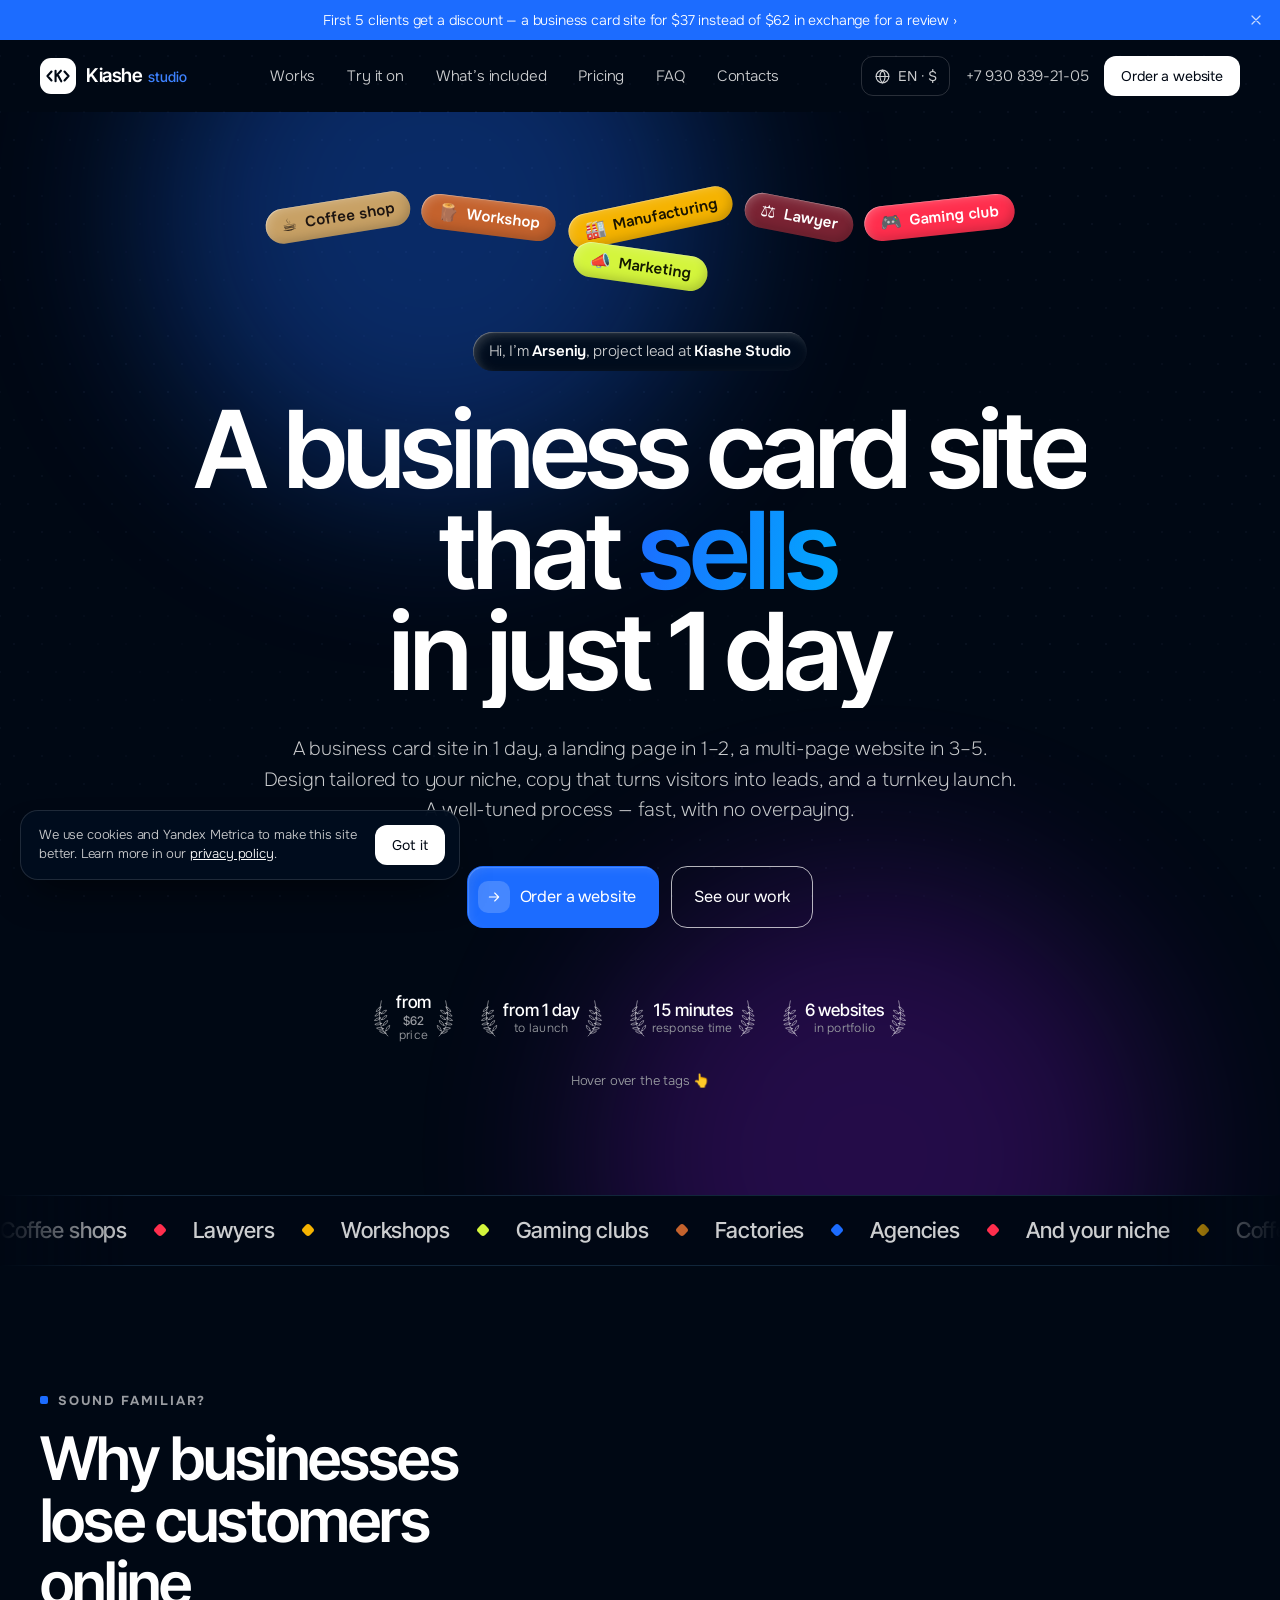
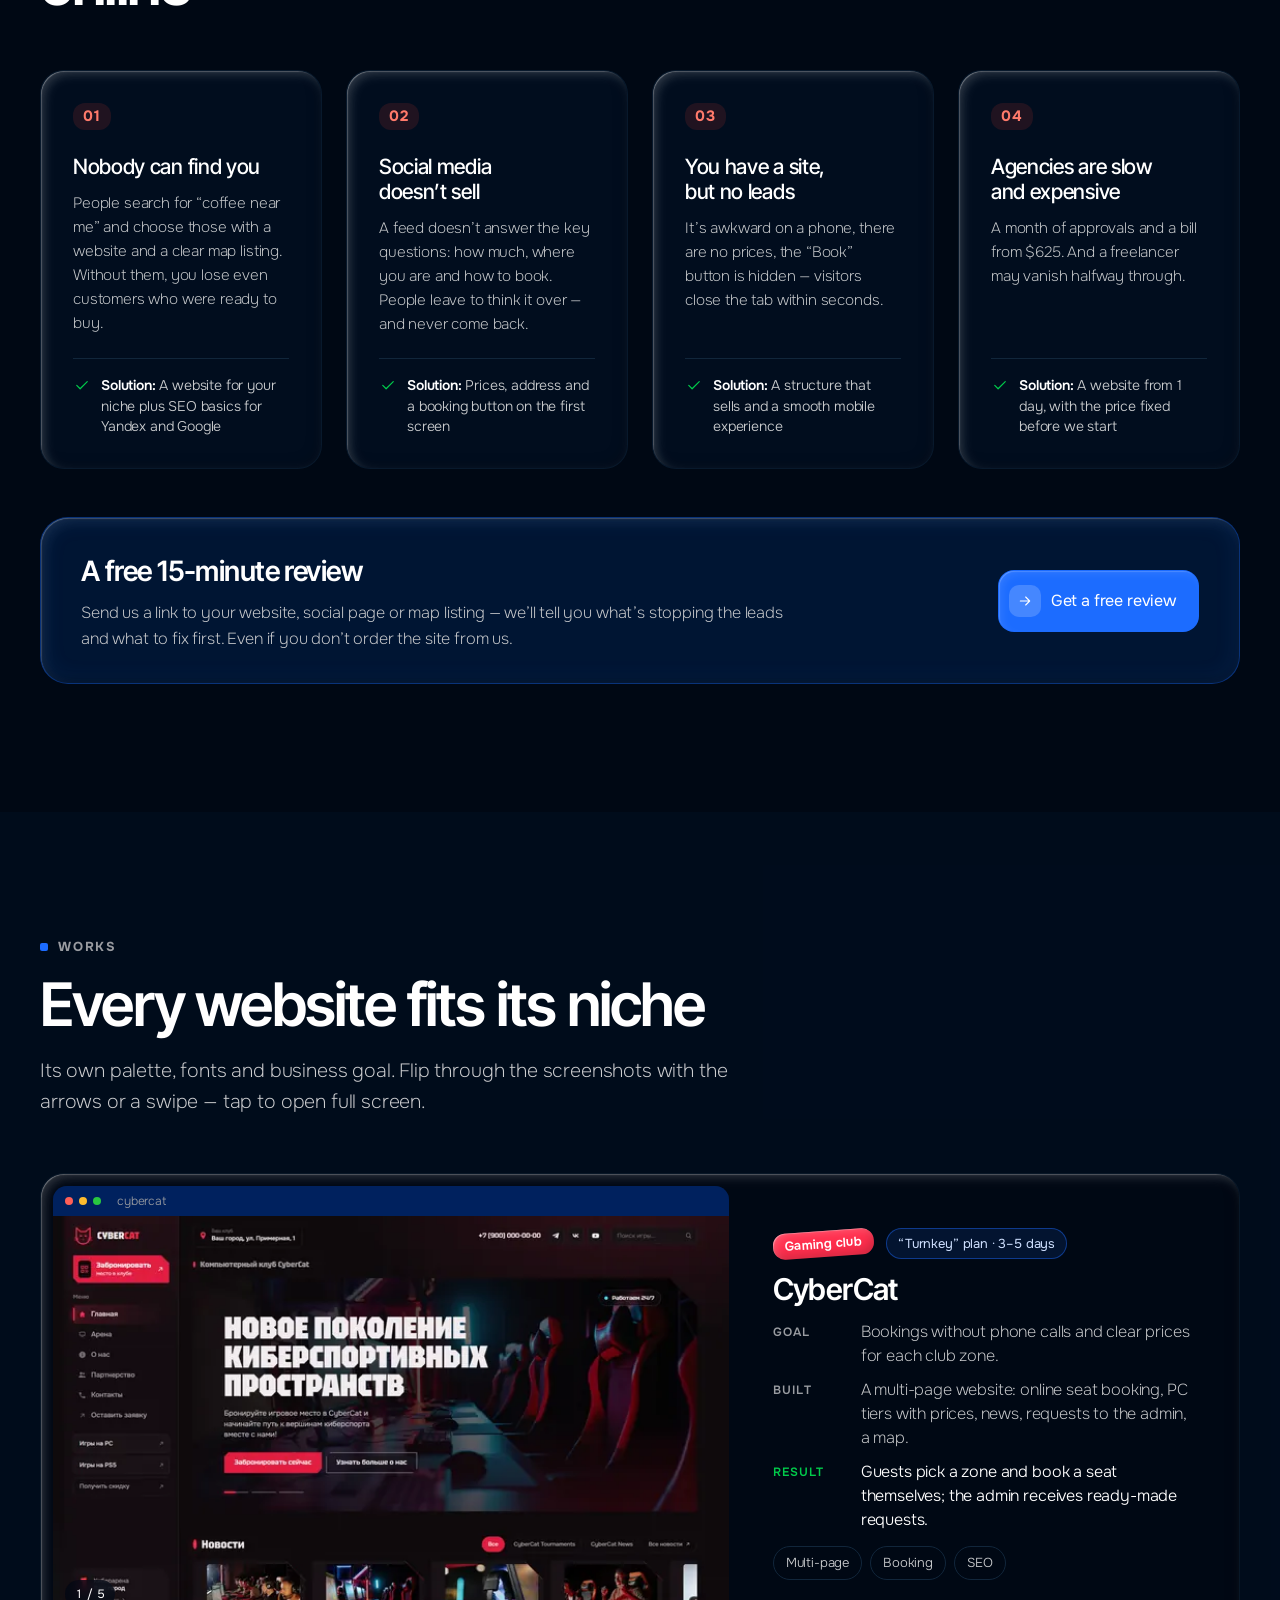
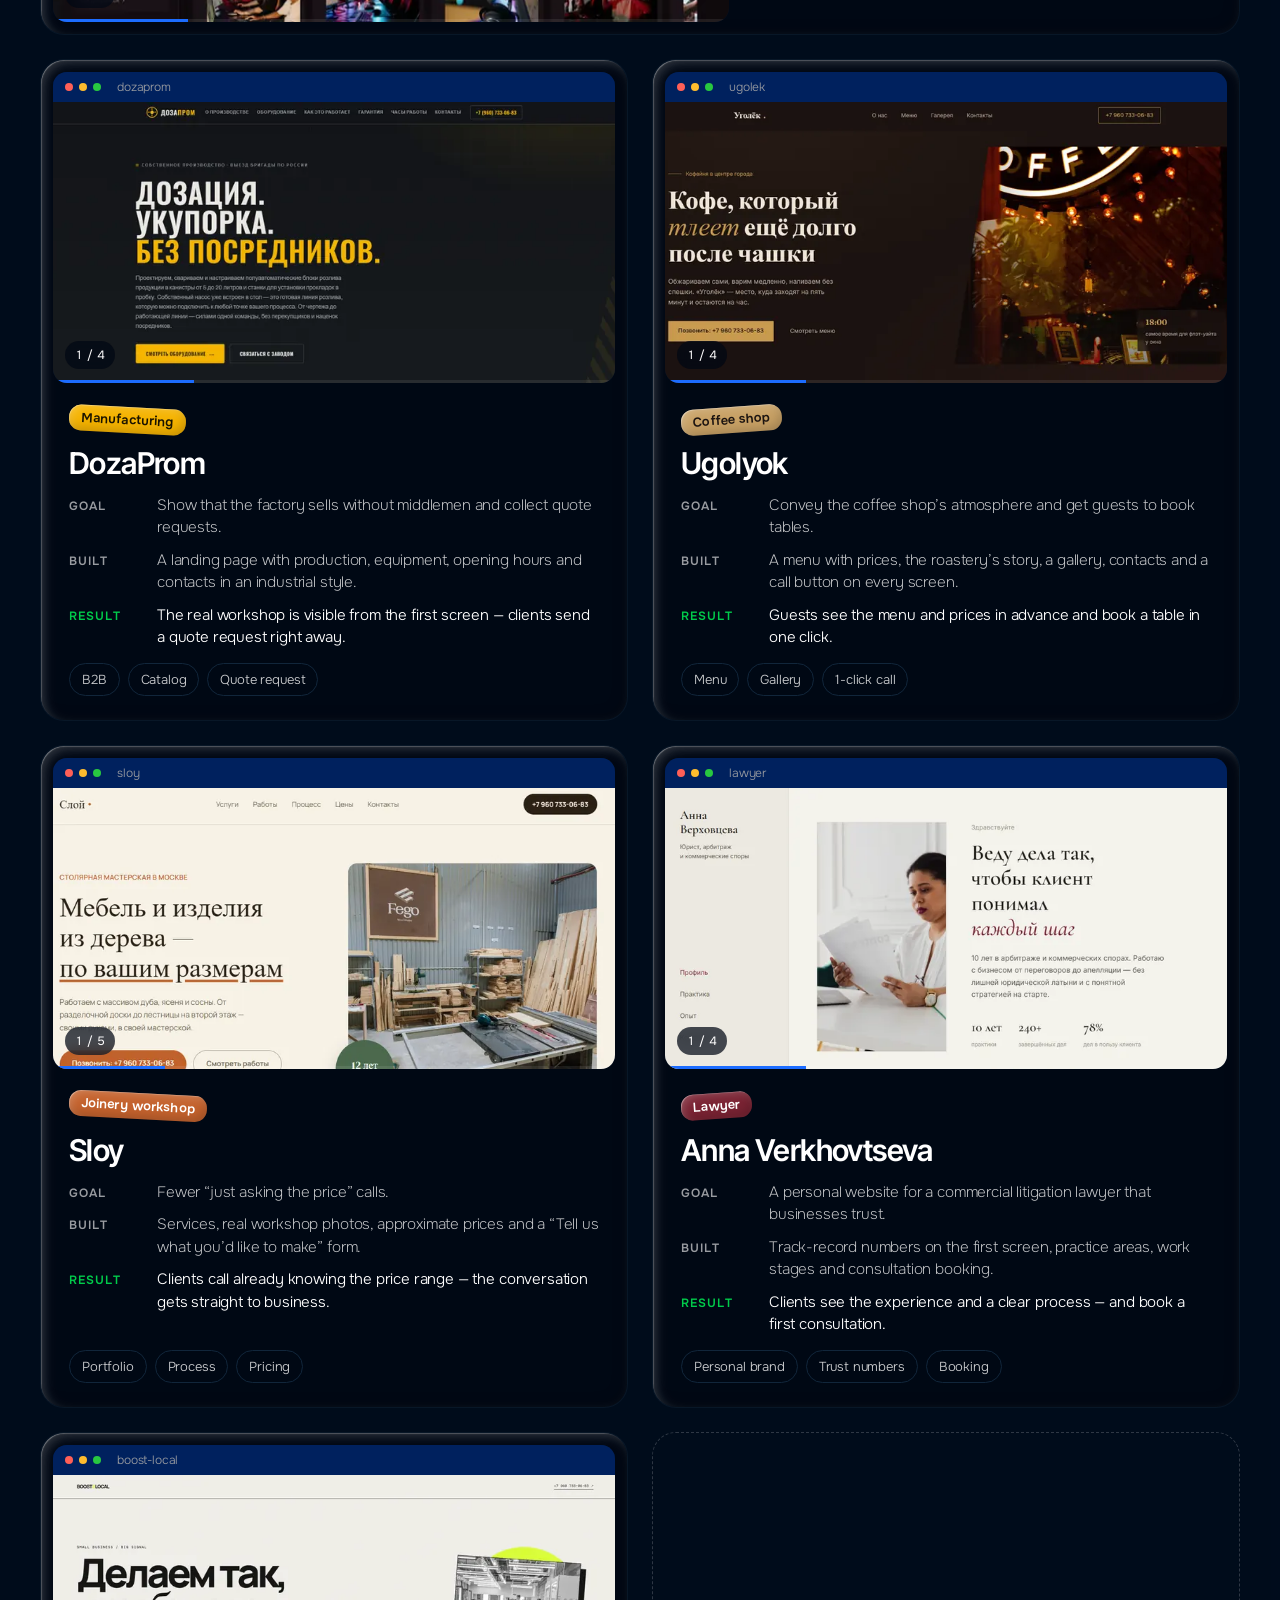
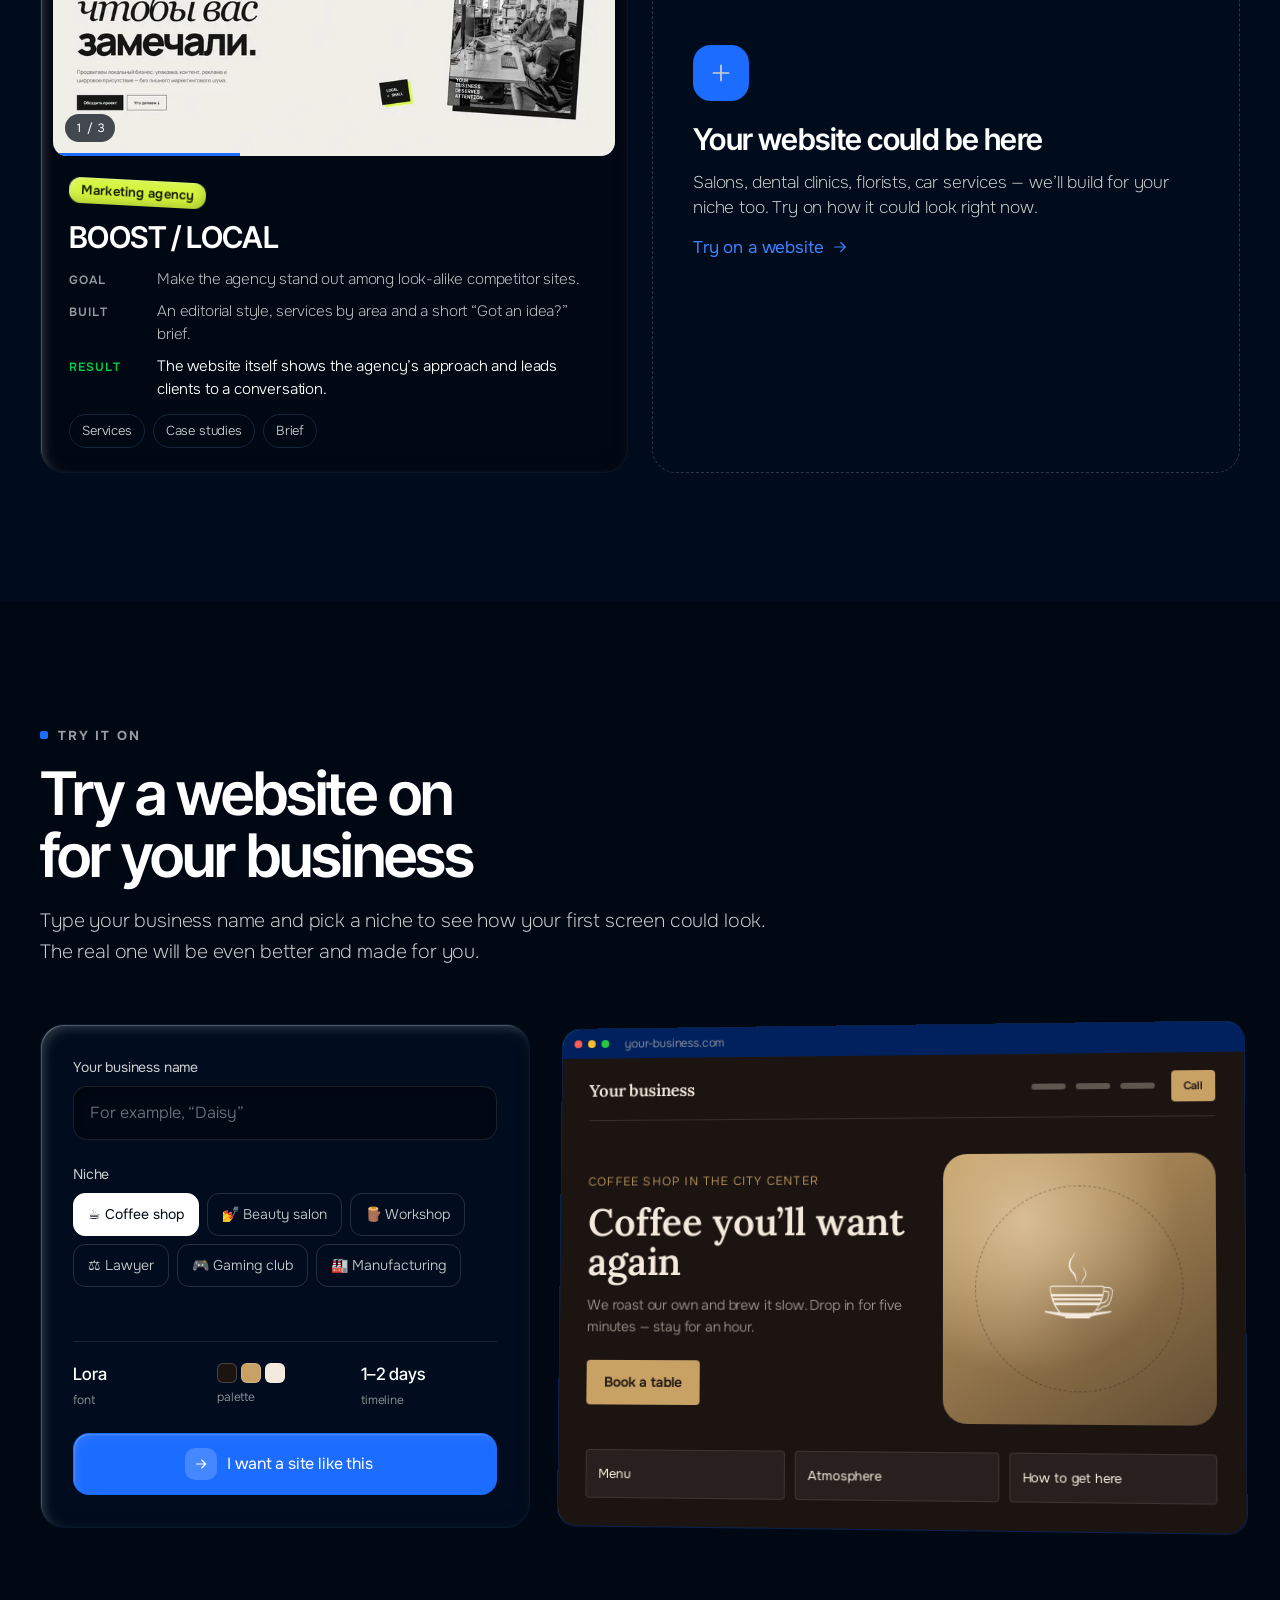
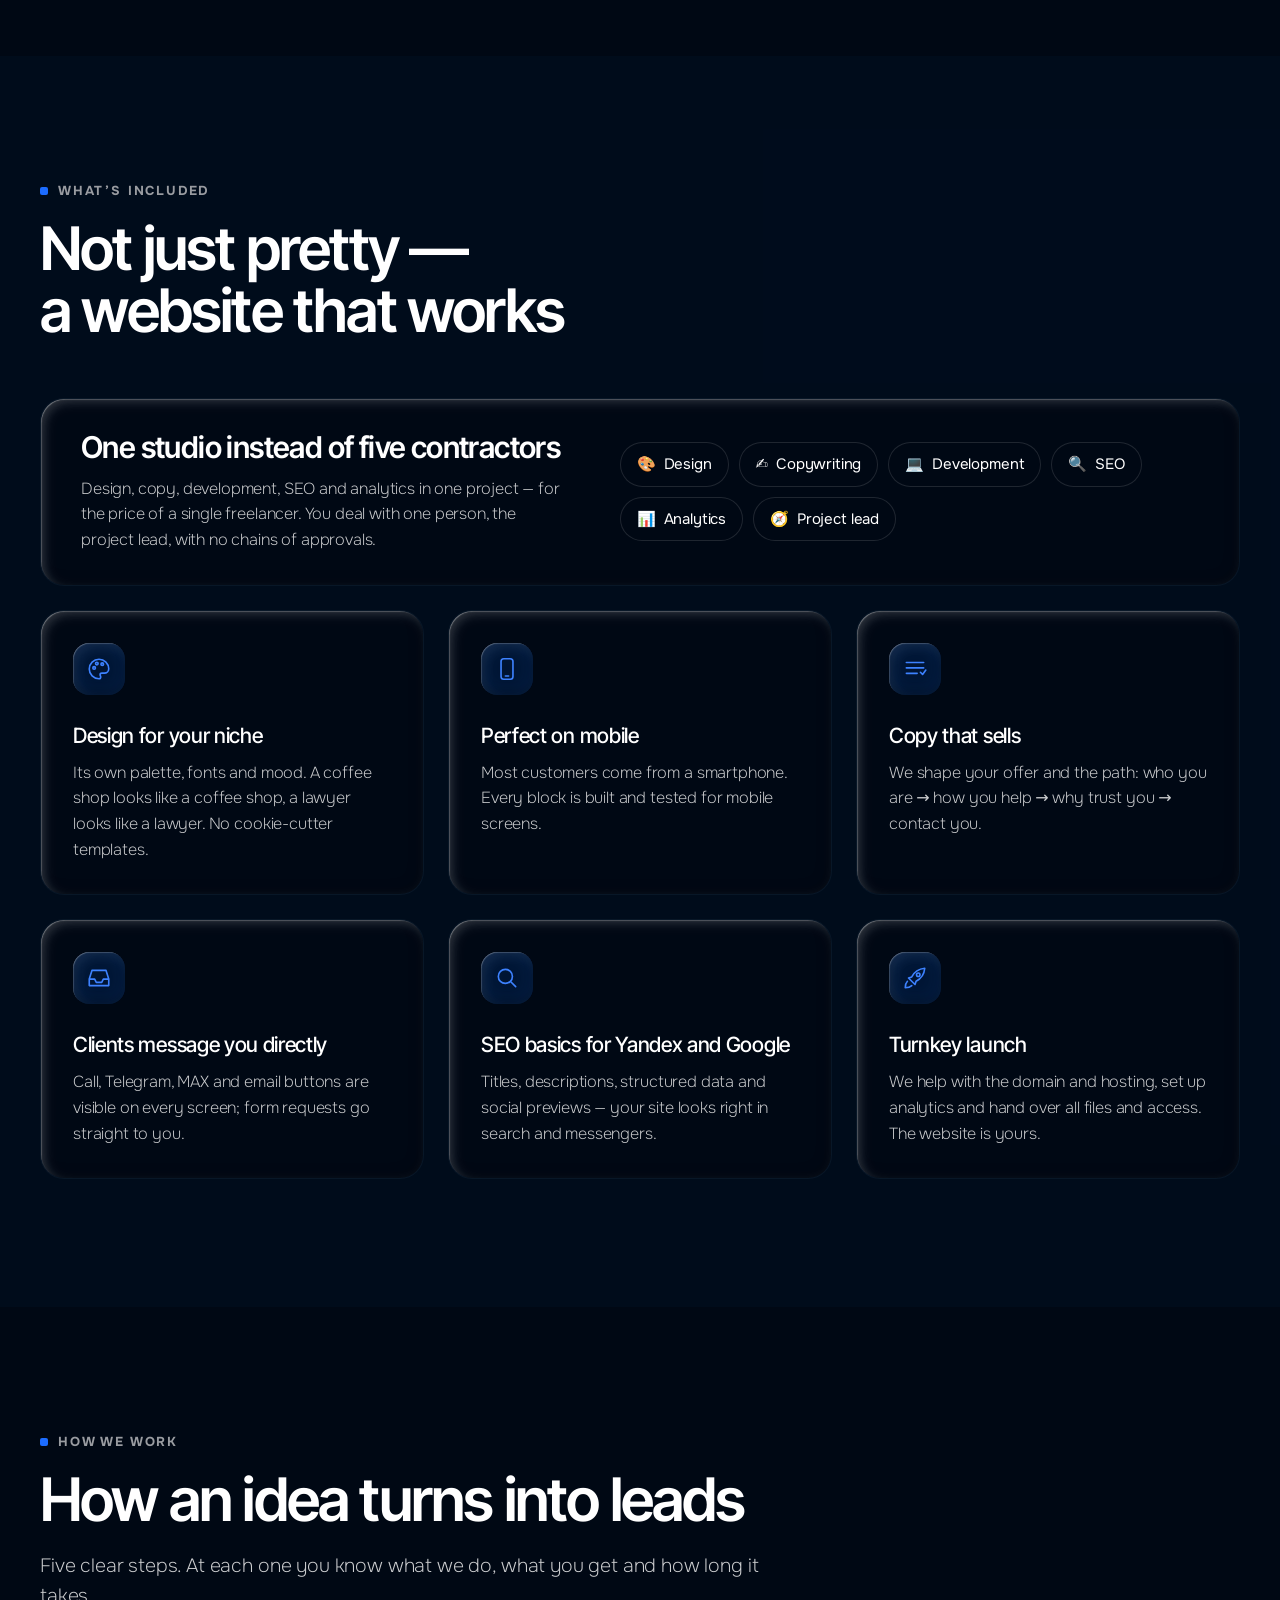
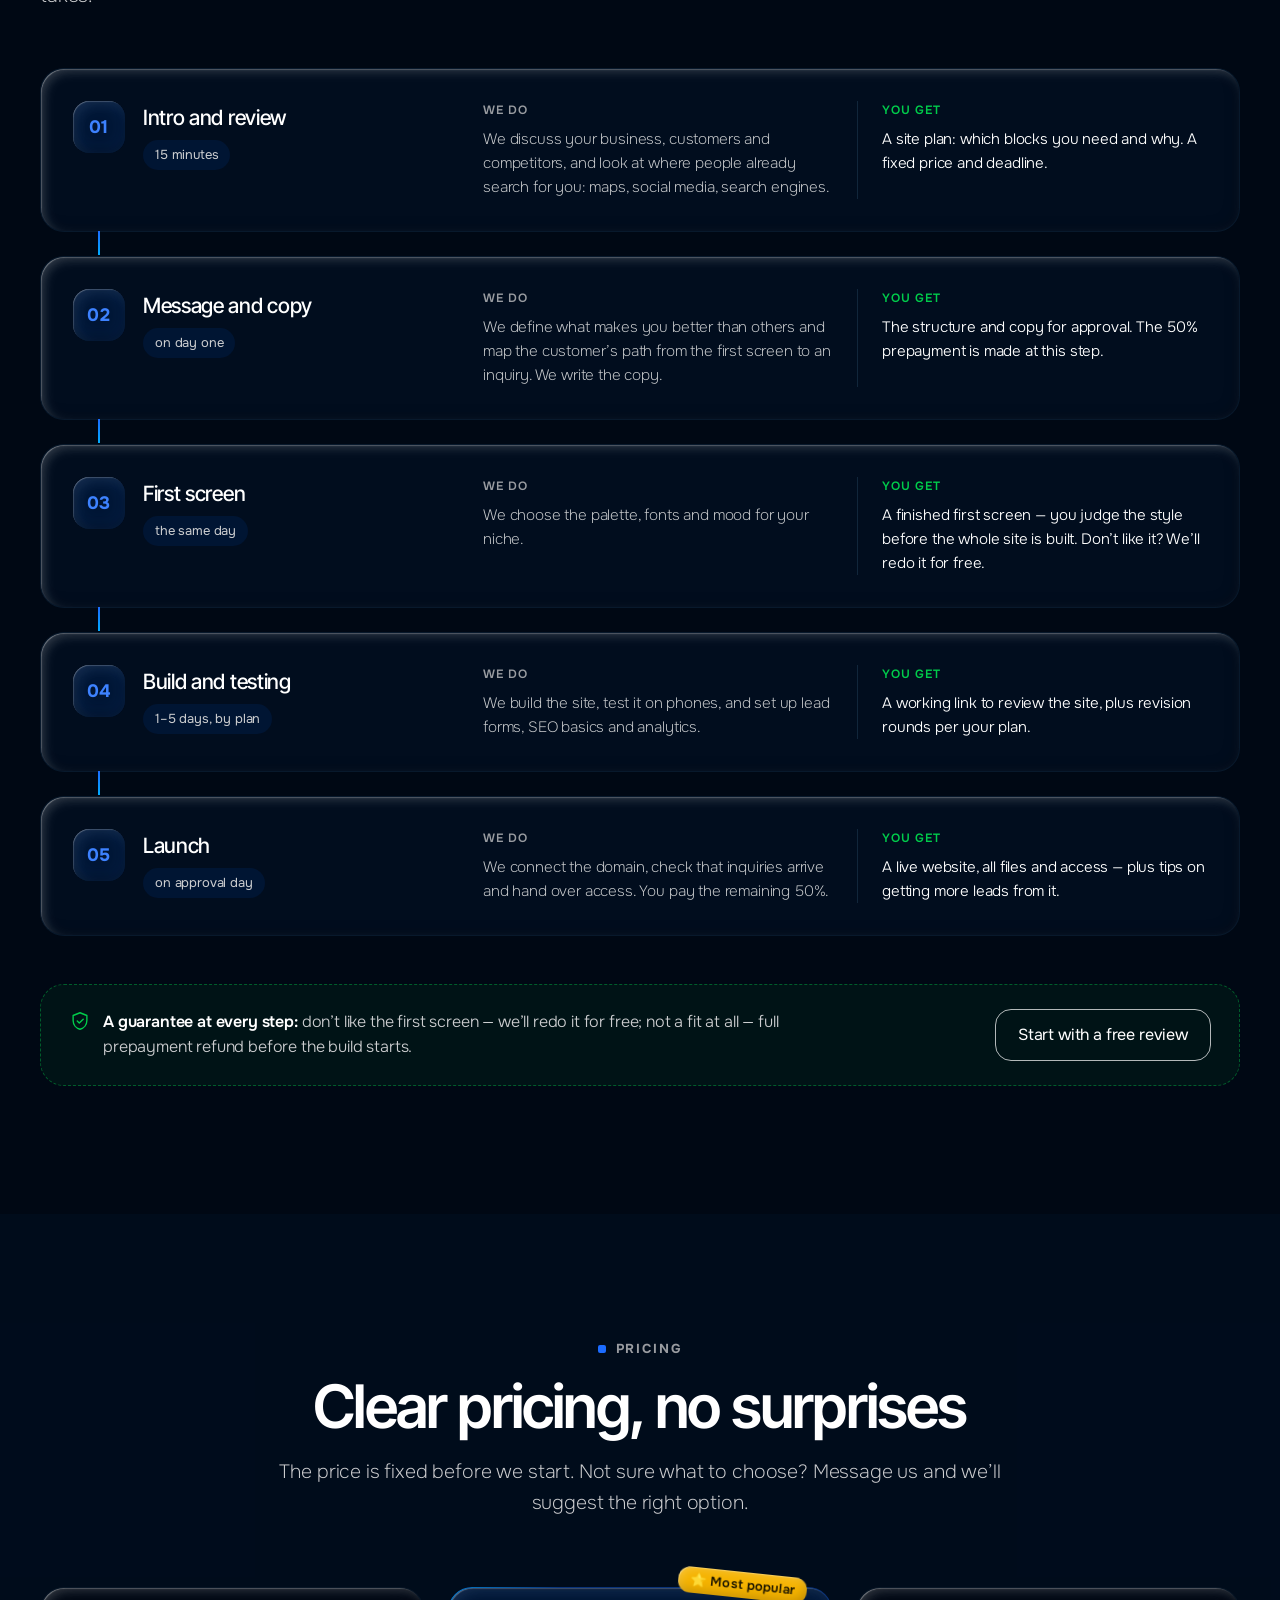
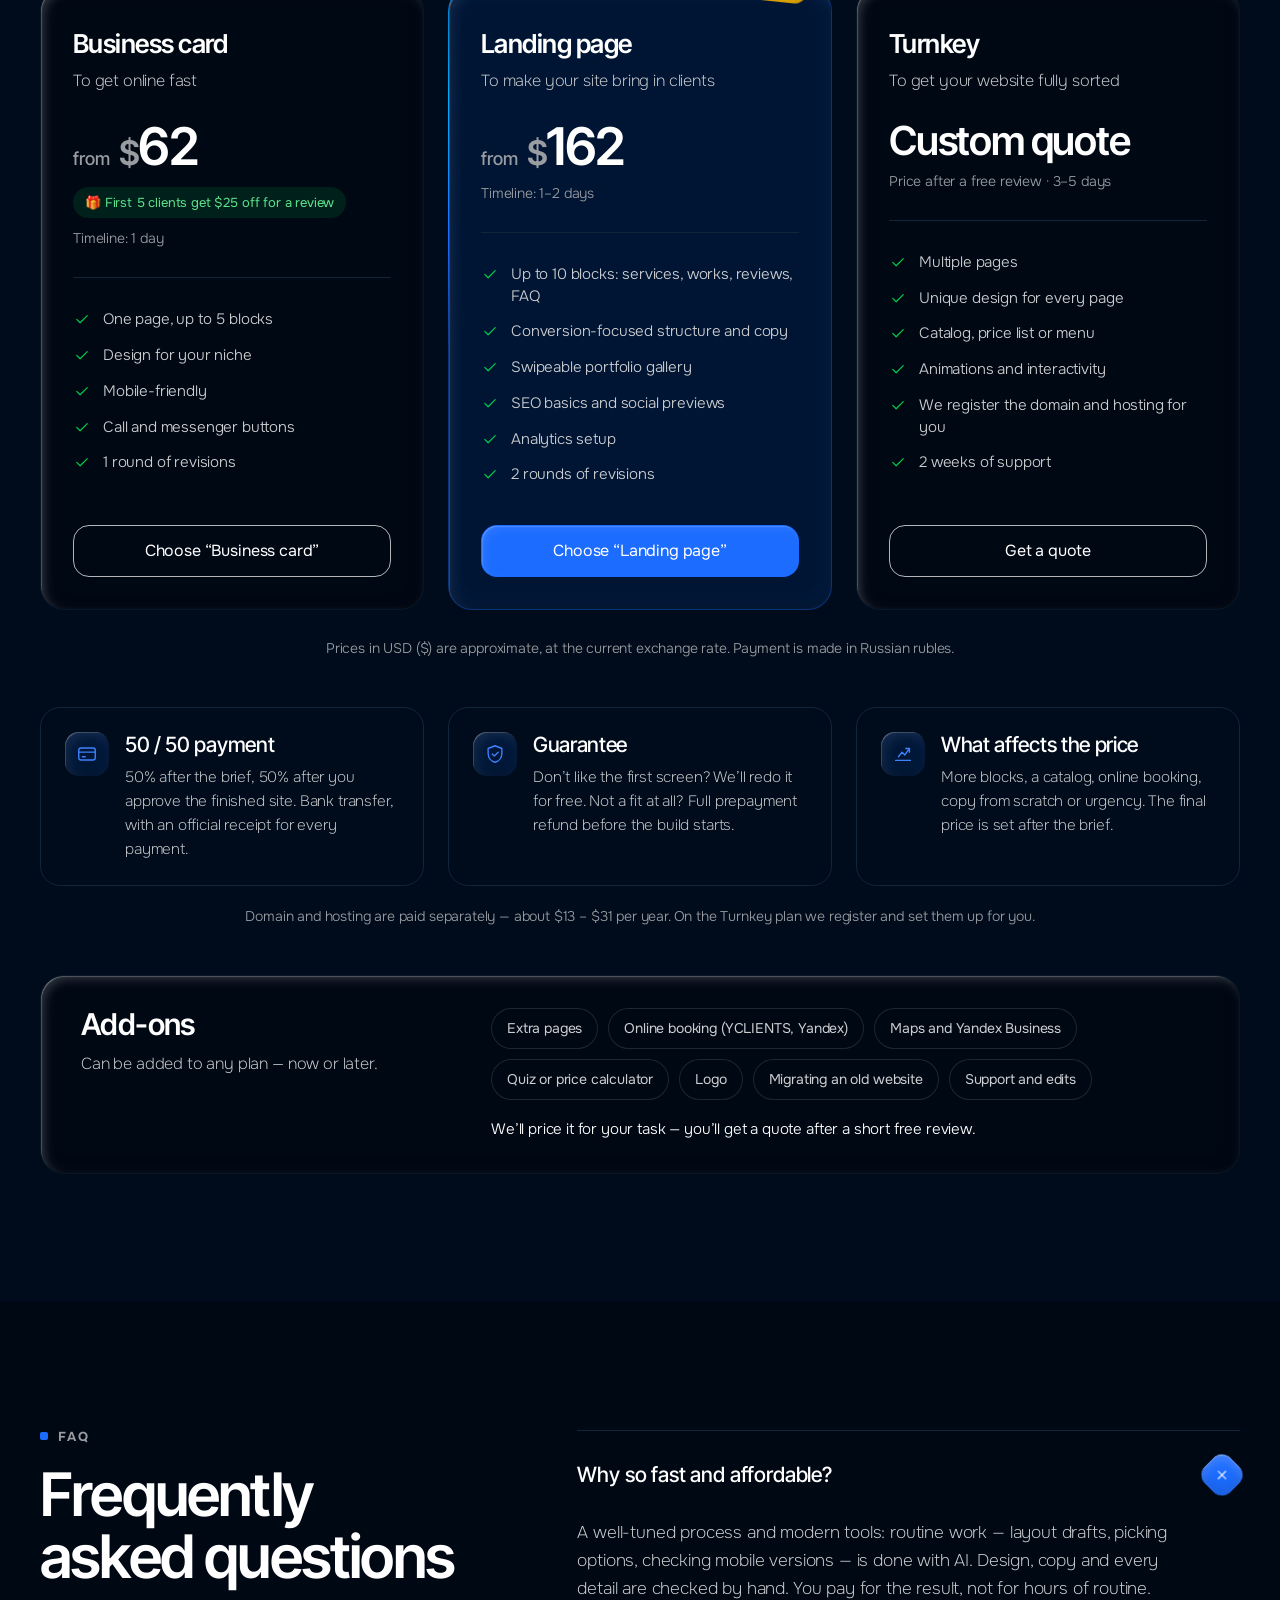
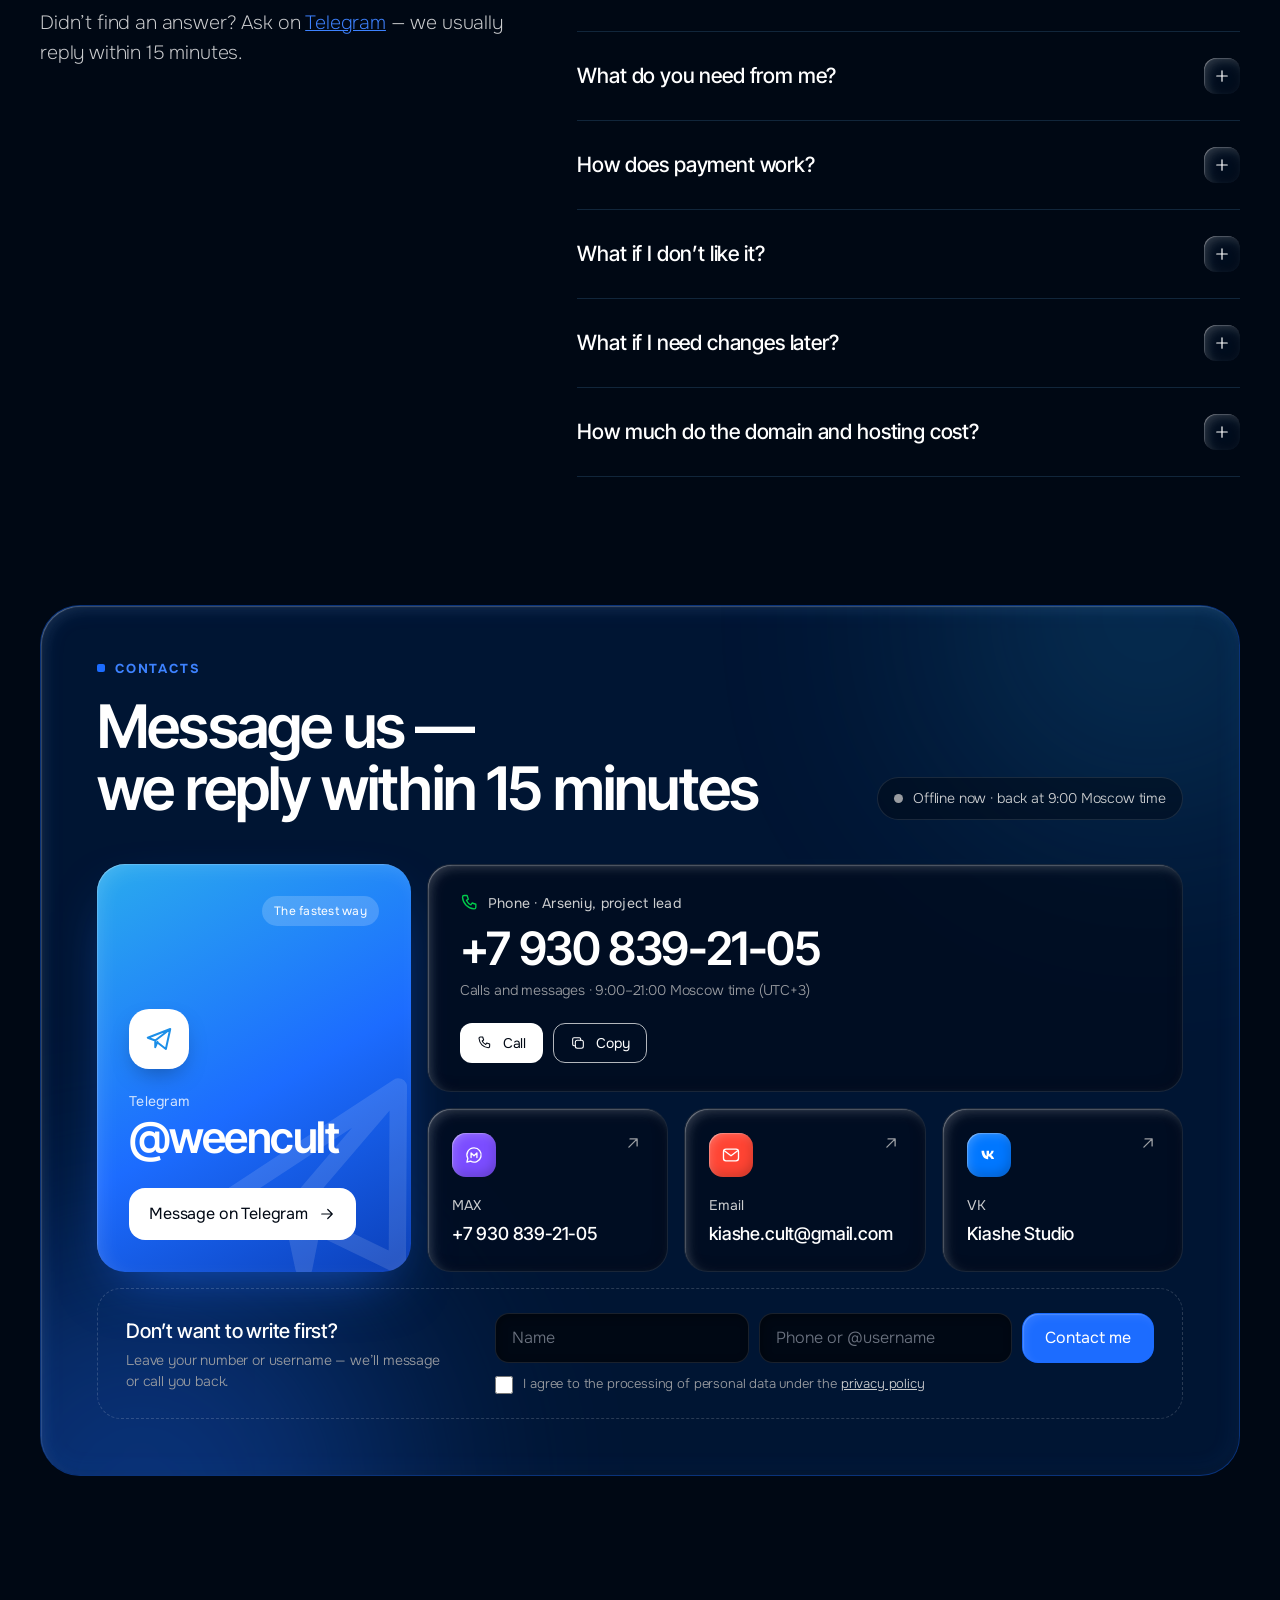
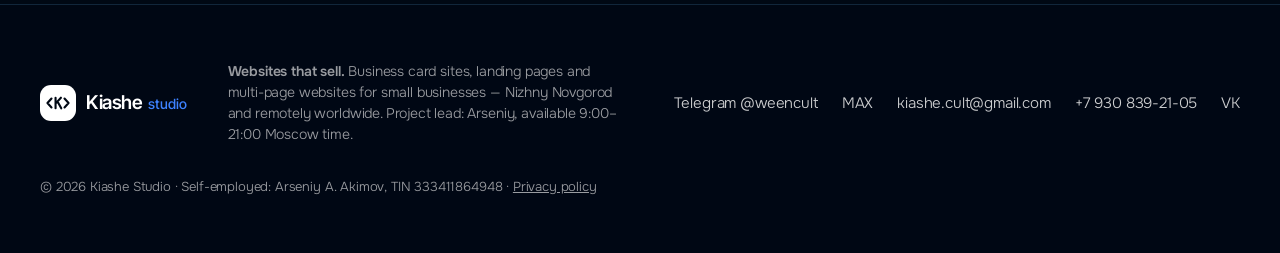
==== commit 4ab29c2d: "Add files via upload" ====
--- a/index.html
+++ b/index.html
@@ -24,7 +24,7 @@
 <link rel="preload" href="assets/fonts/inter-tight-cyr.woff2" as="font" type="font/woff2" crossorigin>
 <link rel="preload" href="assets/fonts/inter-tight-lat.woff2" as="font" type="font/woff2" crossorigin>
 <link rel="preload" href="assets/fonts/onest-lat.woff2" as="font" type="font/woff2" crossorigin>
-<link rel="stylesheet" href="assets/css/main.css?v=24">
+<link rel="stylesheet" href="assets/css/main.css?v=25">
 <script>
 document.documentElement.classList.add('js');
 try { if (localStorage.getItem('announce-hidden')) document.documentElement.classList.add('no-announce'); } catch (e) {}
@@ -44,11 +44,22 @@
 })();
 </script>
 <script type="application/ld+json">{"@context":"https://schema.org","@type":"ProfessionalService","name":"Kiashe Studio","alternateName":"Кьяше Студио","slogan":"Сайты, которые продают","url":"https://kiashe.ru/","image":"https://kiashe.ru/assets/img/og.jpg","logo":"https://kiashe.ru/assets/img/icon-512.png","description":"Сайты-визитки, лендинги и многостраничные сайты для малого бизнеса: от 1 дня и от 4 990 ₽","telephone":"+79308392105","email":"kiashe.cult@gmail.com","priceRange":"от 4 990 ₽","openingHours":"Mo-Su 09:00-21:00","address":{"@type":"PostalAddress","addressLocality":"Нижний Новгород","addressCountry":"RU"},"areaServed":{"@type":"Country","name":"Россия"},"founder":{"@type":"Person","name":"Акимов Арсений Александрович","jobTitle":"Руководитель проектов"},"taxID":"333411864948","sameAs":["https://t.me/weencult","https://vk.ru/club242401122"]}</script>
-<script src="assets/js/i18n-en.js?v=5" defer></script>
+<!-- Яндекс Метрика -->
+<script>
+(function (m, e, t, r, i, k, a) {
+	m[i] = m[i] || function () { (m[i].a = m[i].a || []).push(arguments); };
+	m[i].l = 1 * new Date();
+	for (var j = 0; j < document.scripts.length; j++) { if (document.scripts[j].src === r) return; }
+	k = e.createElement(t); a = e.getElementsByTagName(t)[0]; k.async = 1; k.src = r; a.parentNode.insertBefore(k, a);
+})(window, document, 'script', 'https://mc.yandex.ru/metrika/tag.js', 'ym');
+ym(113668402, 'init', { clickmap: true, trackLinks: true, accurateTrackBounce: true, webvisor: true });
+</script>
+<script src="assets/js/i18n-en.js?v=6" defer></script>
 <script src="assets/js/i18n.js?v=1" defer></script>
-<script src="assets/js/main.js?v=22" defer></script>
+<script src="assets/js/main.js?v=23" defer></script>
 </head>
 <body>
+<noscript><div><img src="https://mc.yandex.ru/watch/113668402" style="position:absolute;left:-9999px" alt=""></div></noscript>
 <a class="skip" href="#main">К содержимому</a>
 <canvas class="bg-dots" data-bg aria-hidden="true"></canvas>
 
@@ -694,6 +705,10 @@
 
 <a class="dock" href="#contact" data-dock><svg class="ico"><use href="#i-arrow"/></svg>Заказать сайт</a>
 <div class="toast" data-toast role="status" aria-live="polite"></div>
+<div class="cookie" data-cookie hidden>
+	<p>Мы используем cookie и Яндекс Метрику, чтобы сайт работал лучше. Подробнее — в <a href="privacy.html">политике конфиденциальности</a>.</p>
+	<button class="btn btn--white btn--sm" type="button" data-cookie-ok>Понятно</button>
+</div>
 
 <dialog class="mailbox" data-mailbox aria-labelledby="mailbox-title">
 	<button class="lightbox__btn mailbox__close" type="button" data-mailbox-close aria-label="Закрыть"><svg class="ico"><use href="#i-close"/></svg></button>
--- a/assets/css/main.css
+++ b/assets/css/main.css
@@ -1579,6 +1579,30 @@
 	transition: opacity .3s, transform .4s var(--ease);
 }
 .toast.is-on { opacity: 1; transform: translate(-50%, 0); }
+
+/* уведомление о cookie */
+.cookie {
+	position: fixed;
+	left: 20px; bottom: 20px;
+	z-index: 45;
+	display: flex;
+	align-items: center;
+	gap: 16px;
+	max-width: 440px;
+	padding: 14px 14px 14px 18px;
+	border: 1px solid rgba(255, 255, 255, .12);
+	border-radius: 18px;
+	background: rgba(1, 13, 30, .94);
+	-webkit-backdrop-filter: blur(12px);
+	backdrop-filter: blur(12px);
+	box-shadow: 0 20px 40px -16px rgba(0, 0, 0, .7);
+	font-size: 13px;
+	line-height: 1.45;
+	color: var(--fog);
+}
+.cookie[hidden] { display: none; }
+.cookie a { color: #fff; }
+.cookie .btn { flex-shrink: 0; }
 
 /* ---------- Подвал ---------- */
 
@@ -1853,6 +1877,7 @@
 	.footer { padding: 48px 0 112px; }
 	.footer__in { grid-template-columns: minmax(0, 1fr); }
 	.toast { bottom: 88px; }
+	.cookie { left: 12px; right: 12px; bottom: 80px; max-width: none; }
 	.dock {
 		position: fixed;
 		left: 12px; right: 12px; bottom: 12px;
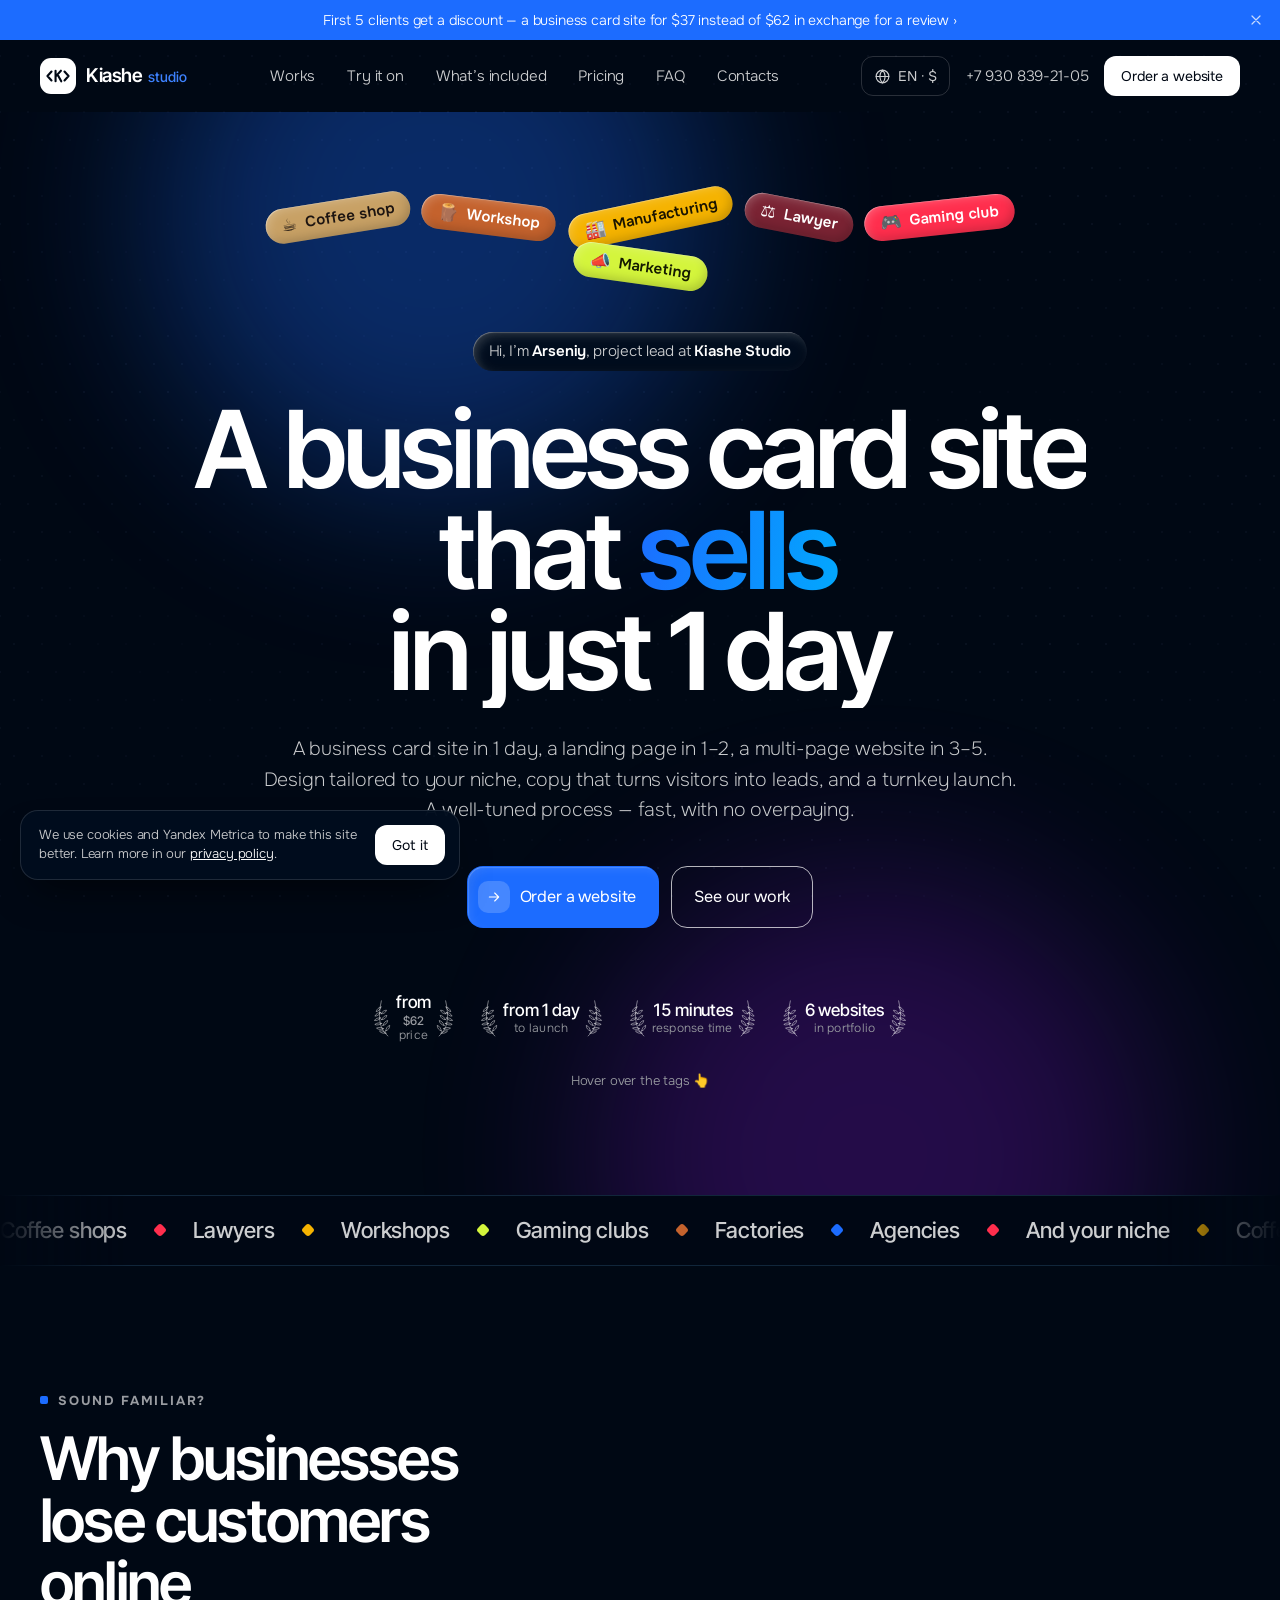
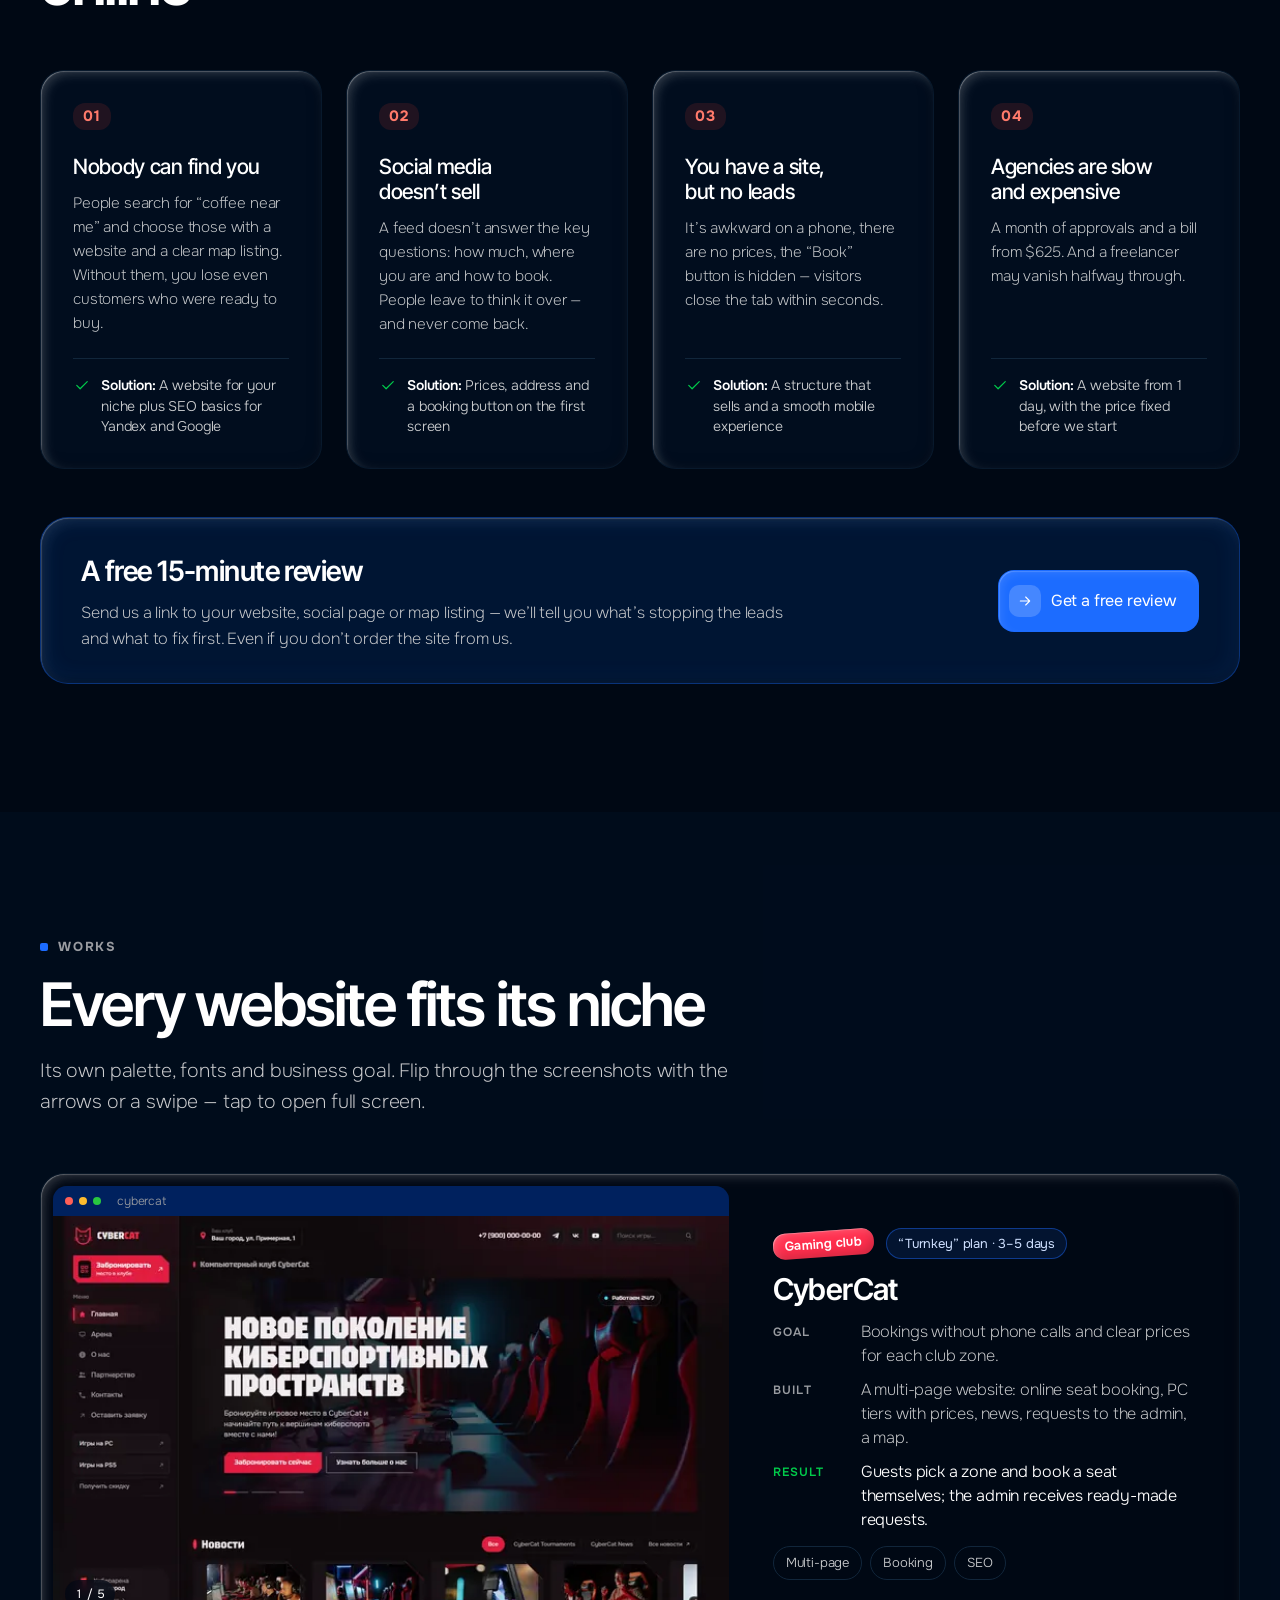
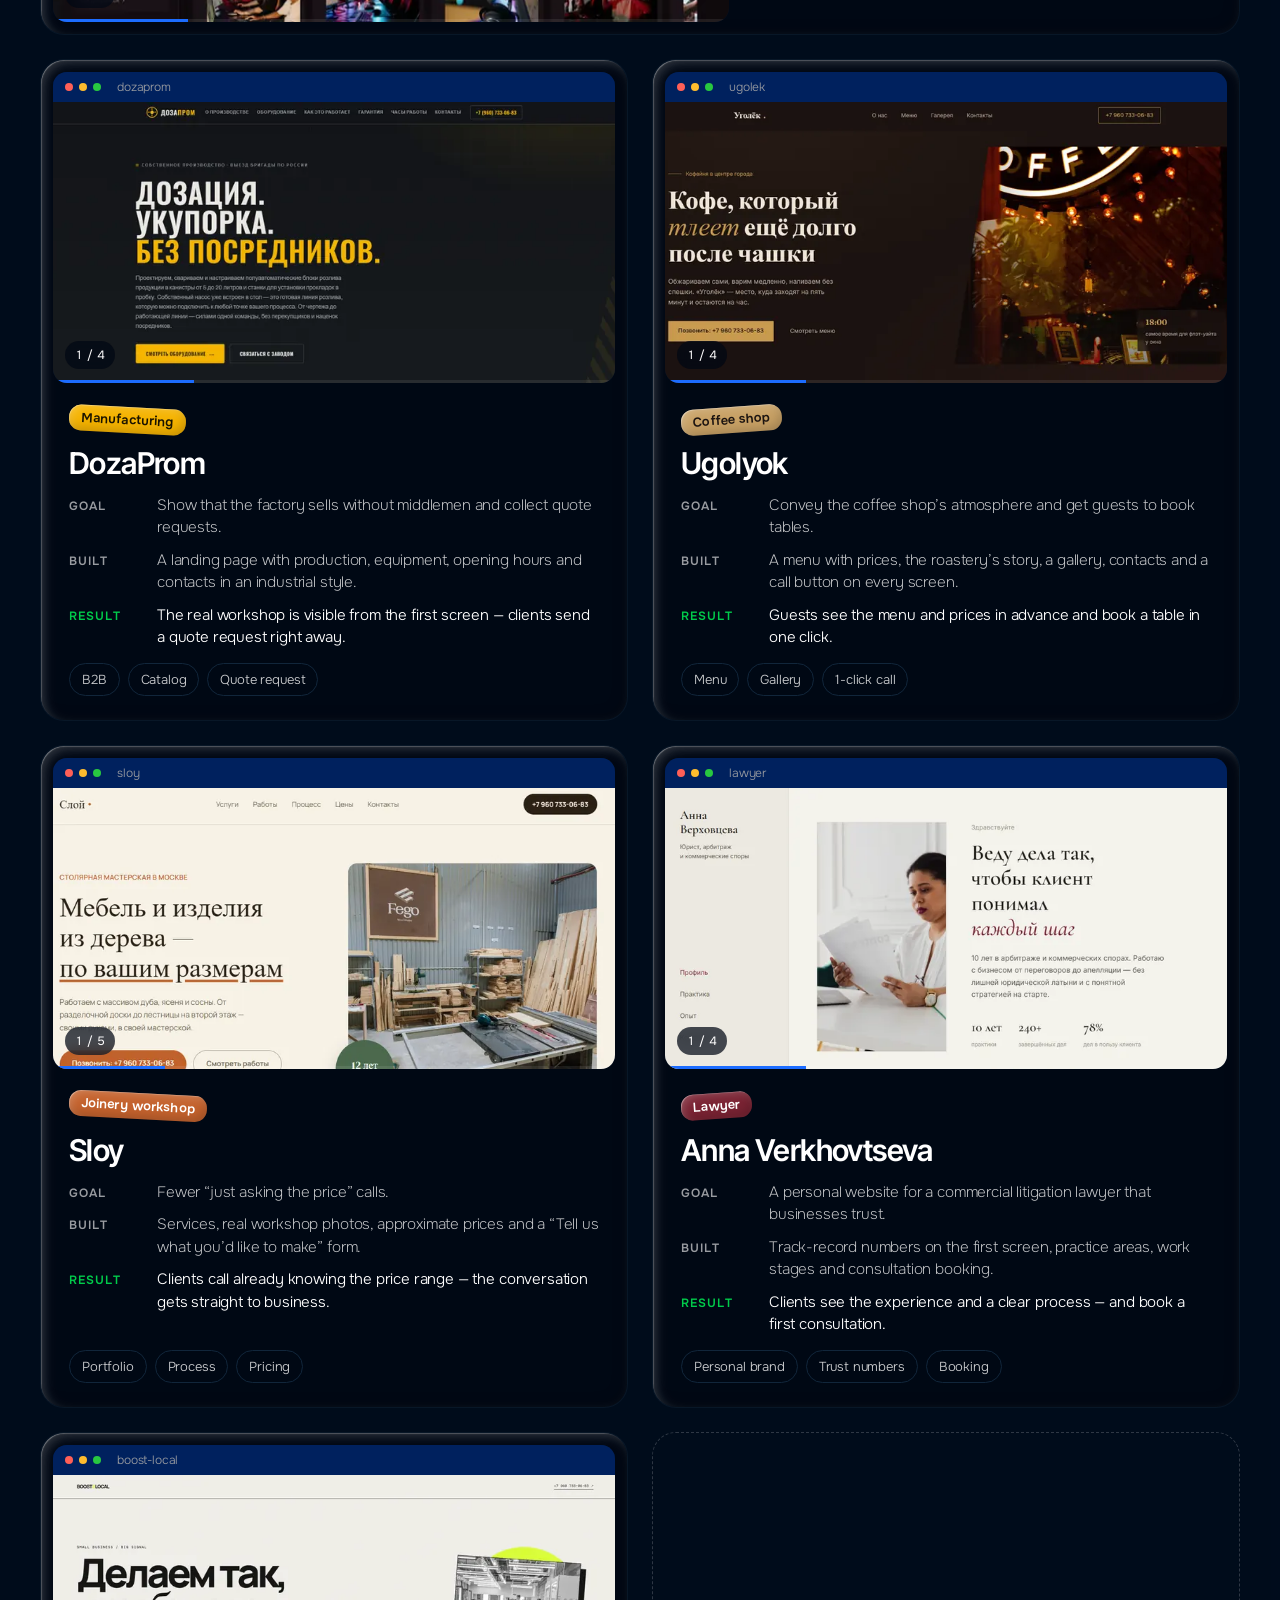
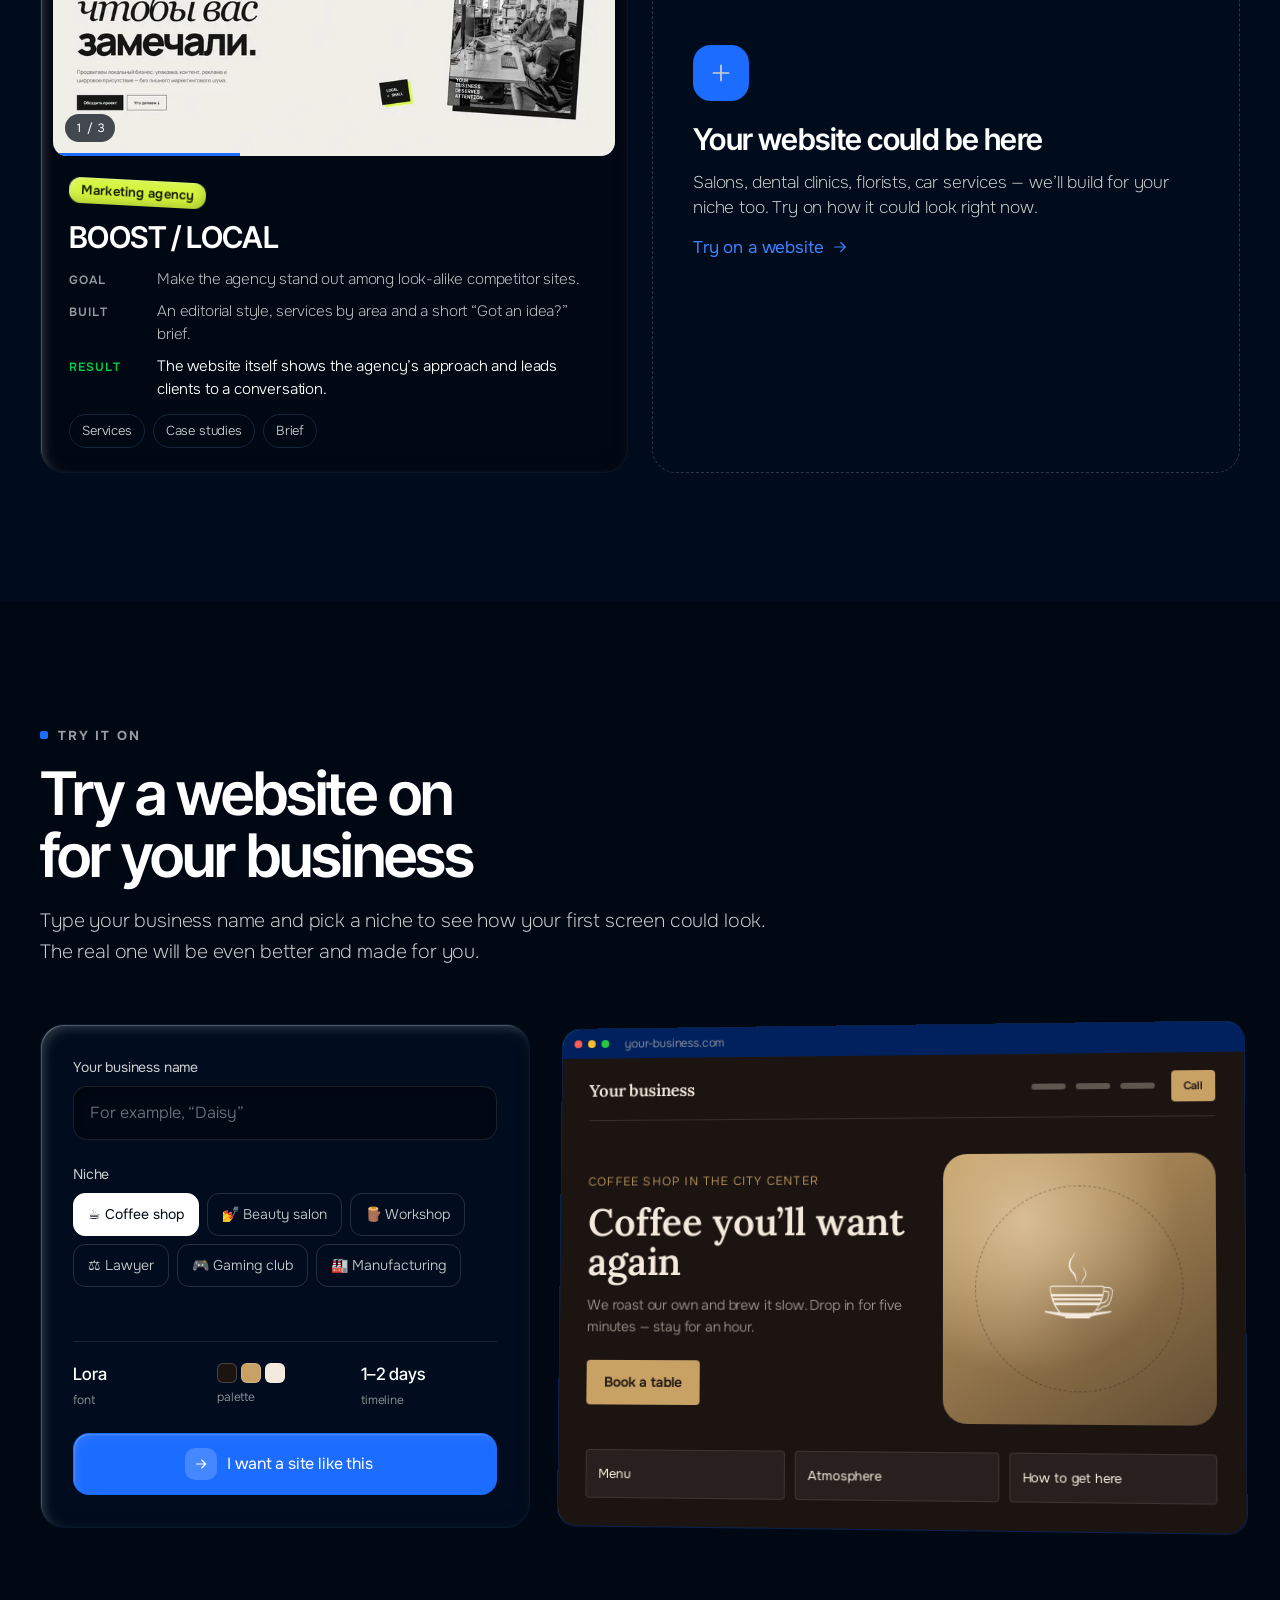
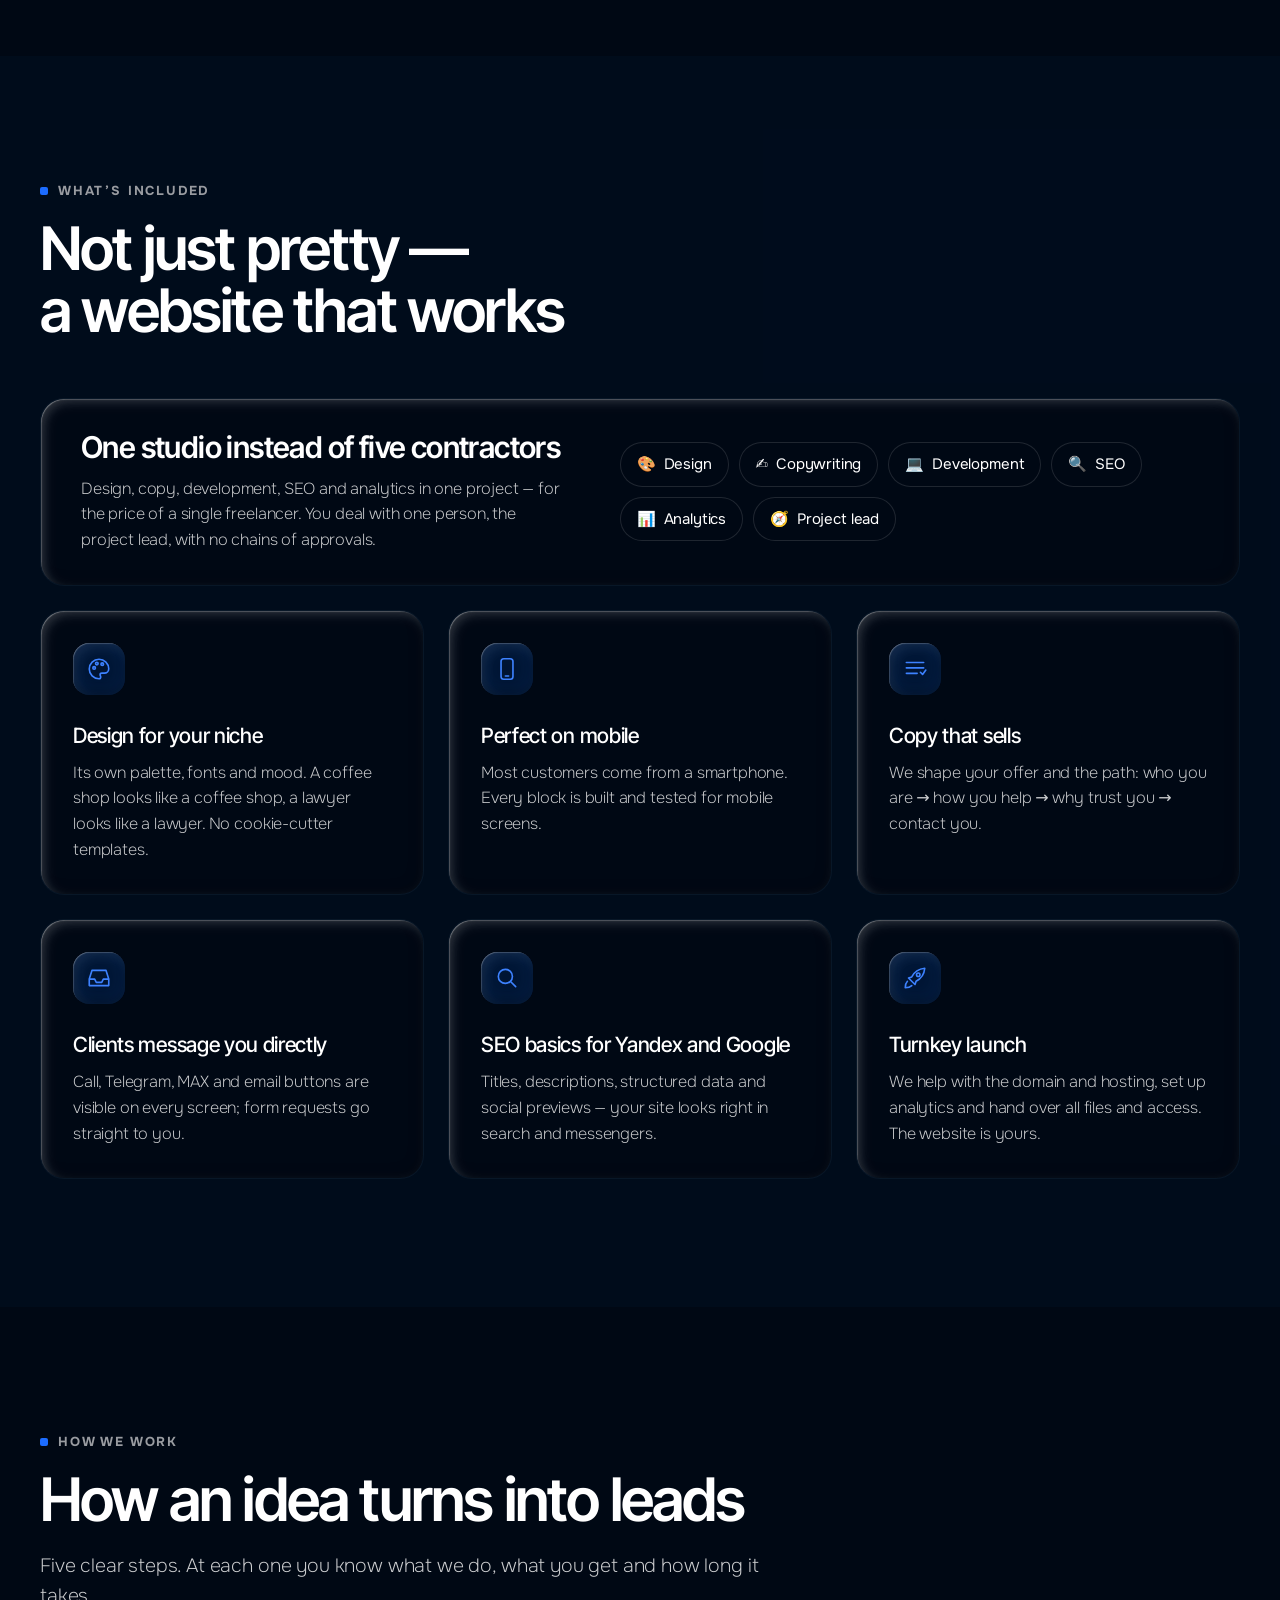
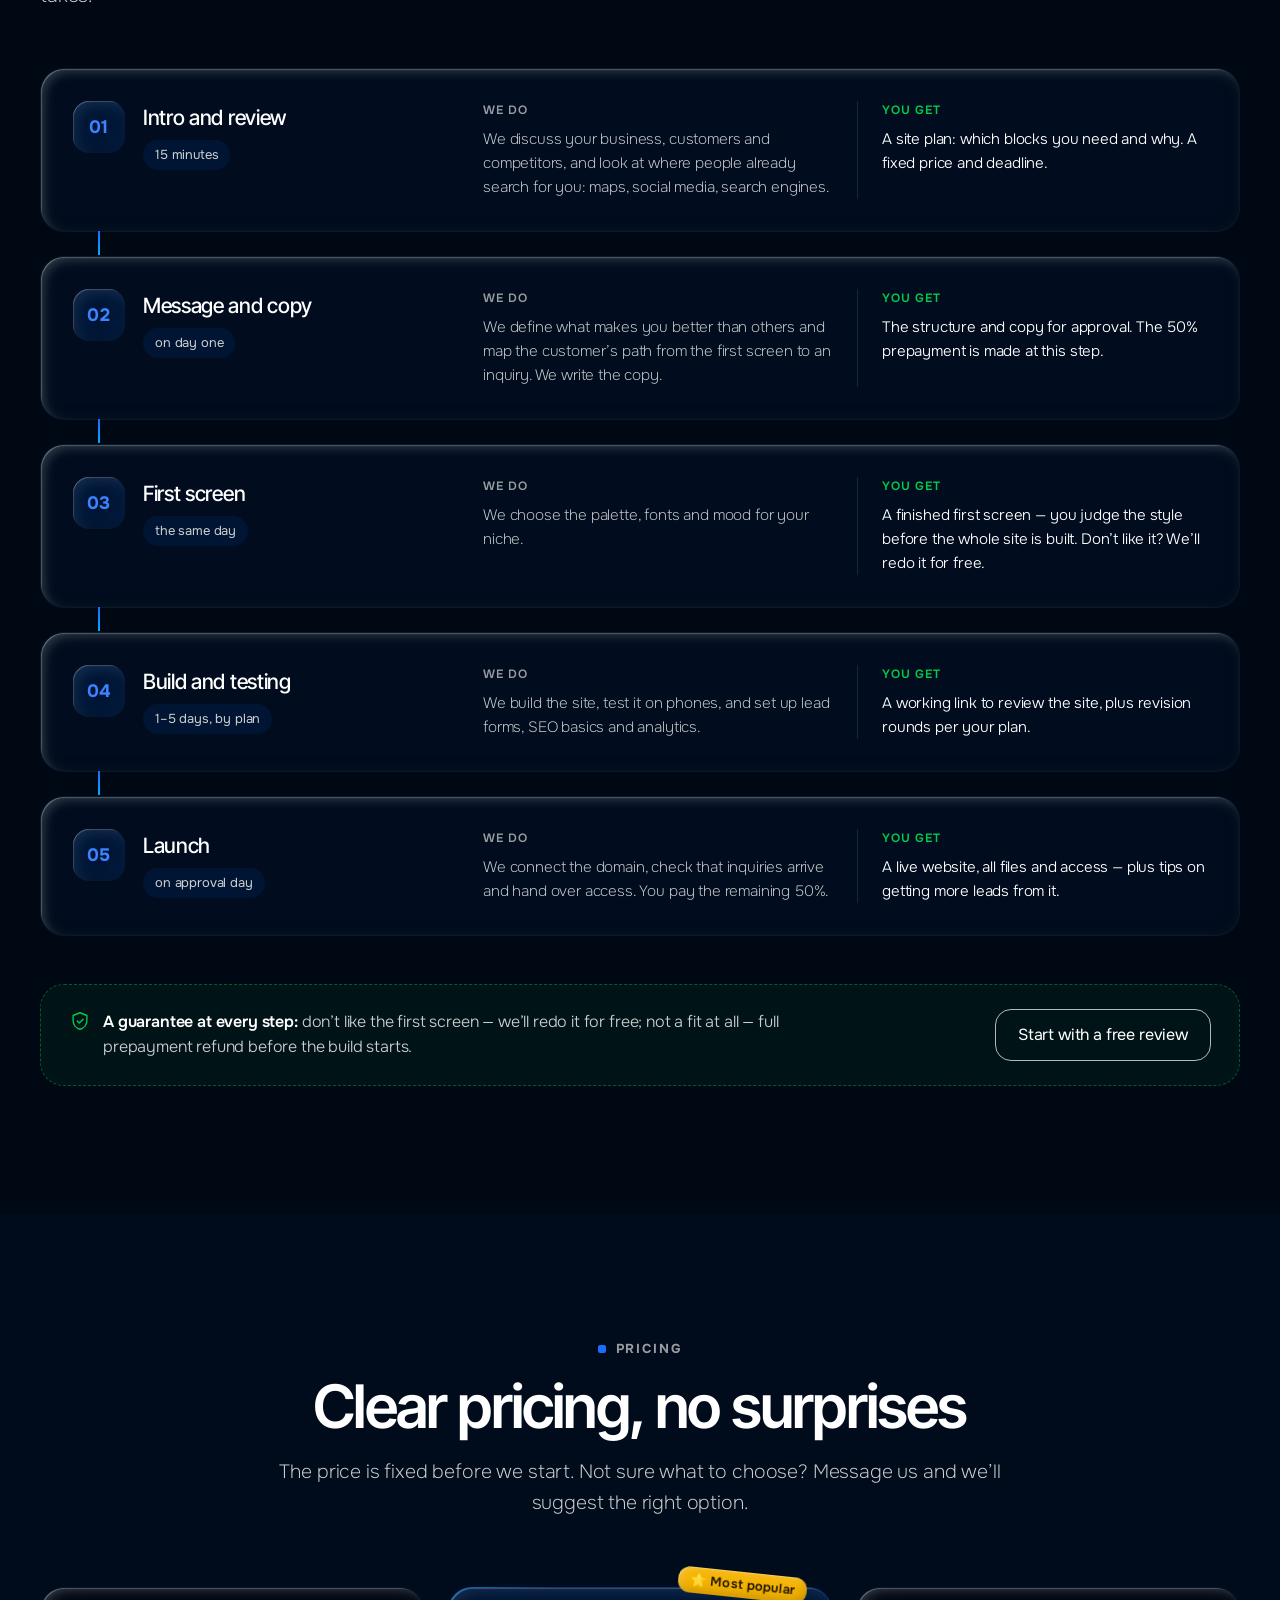
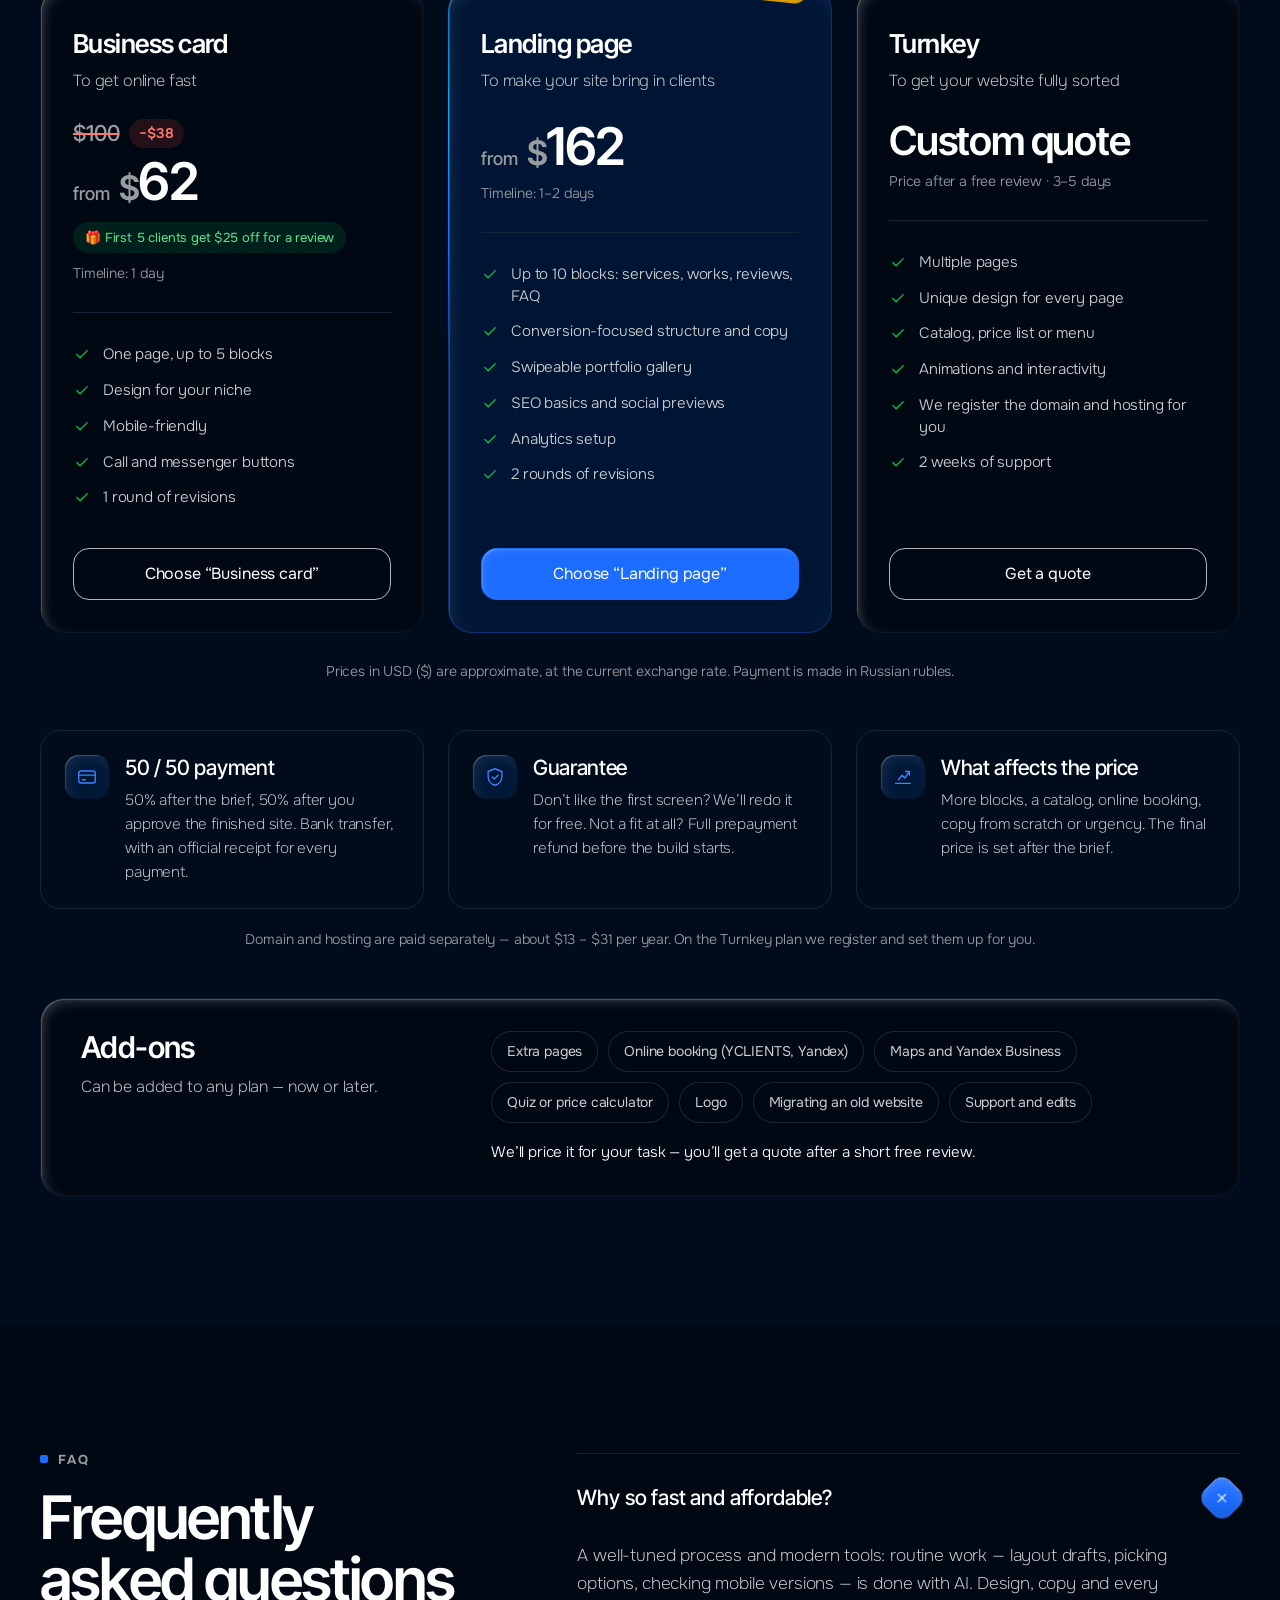
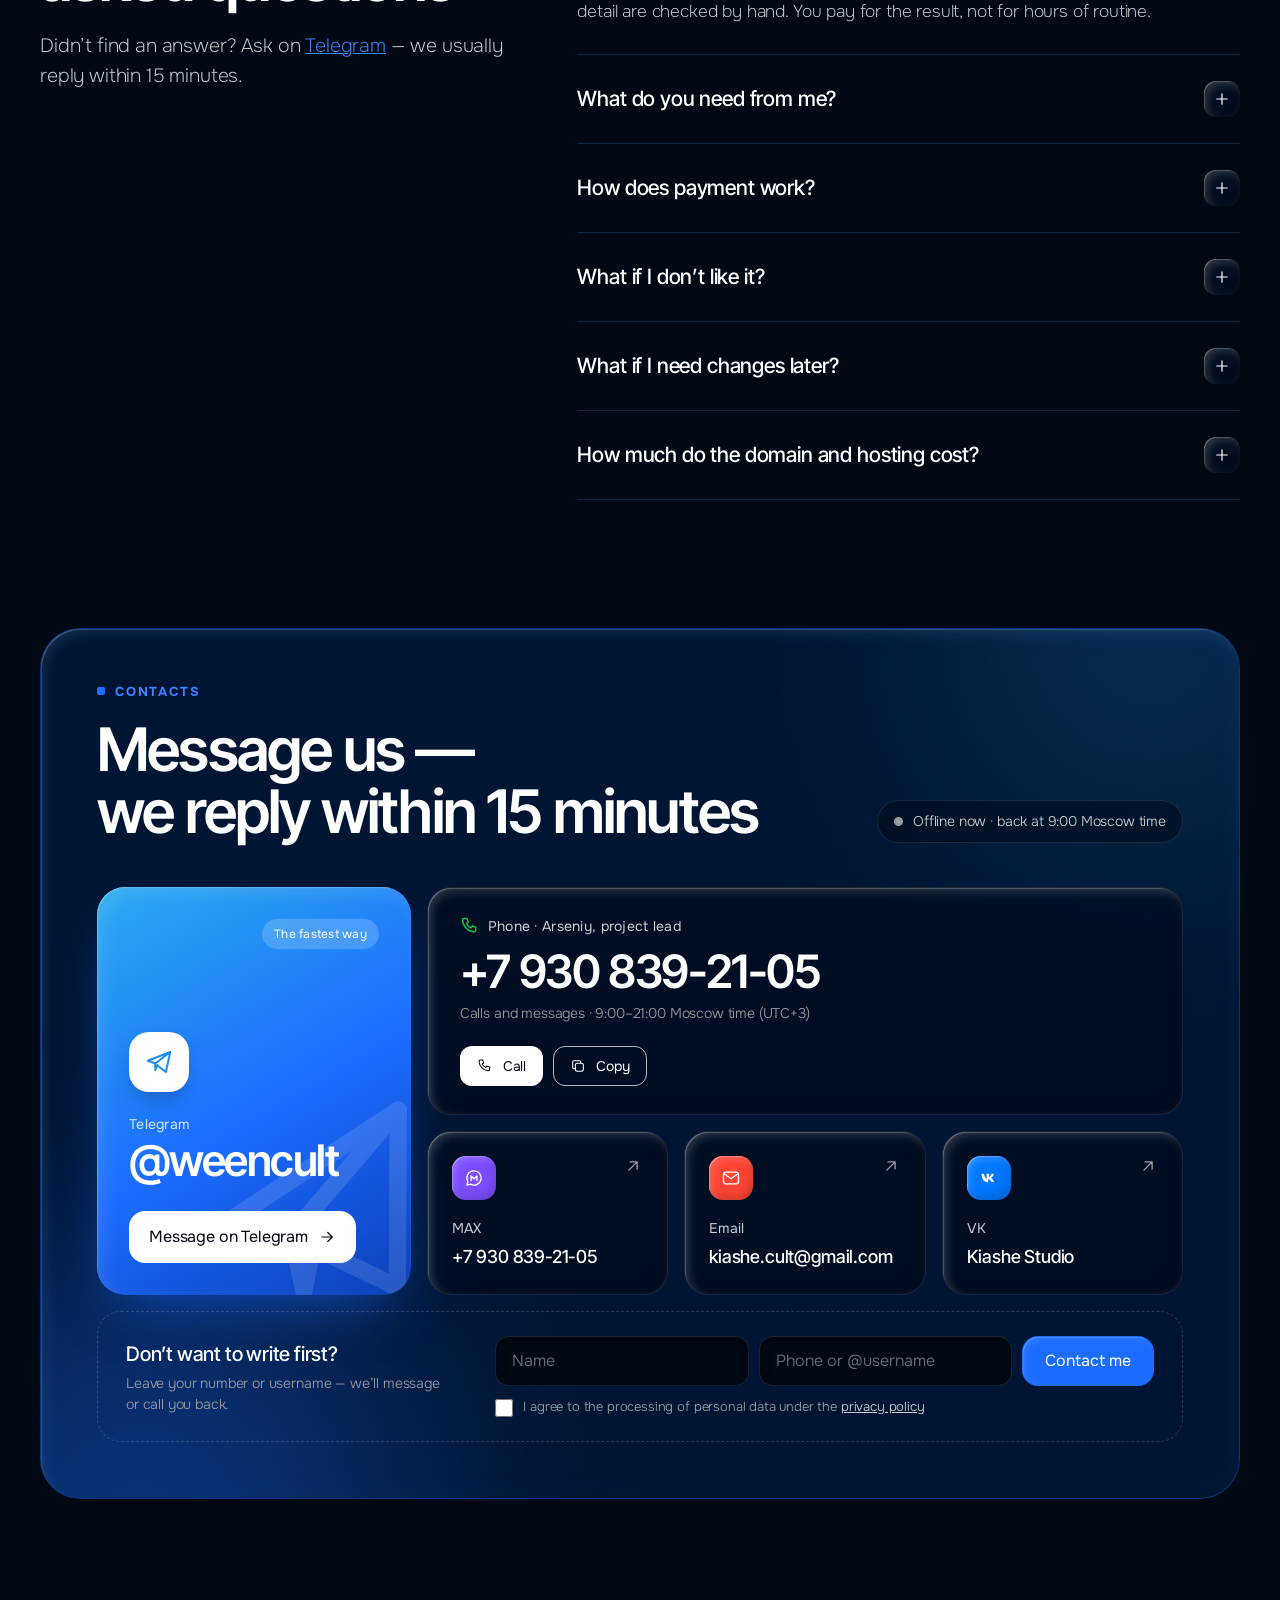
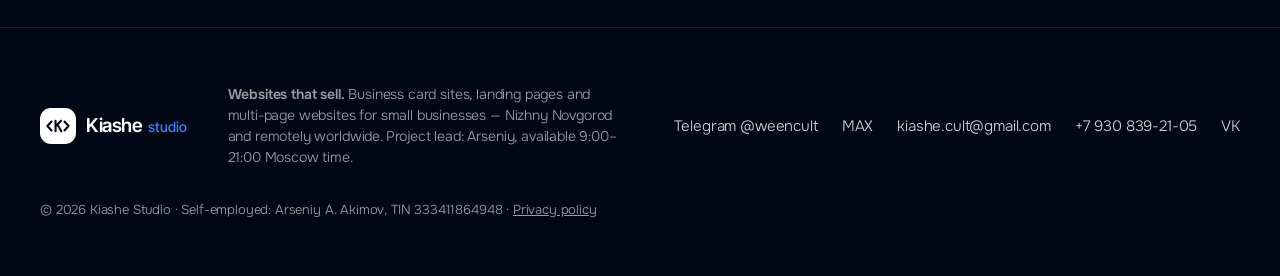
==== commit 91b37a8c: "Add files via upload" ====
--- a/index.html
+++ b/index.html
@@ -24,7 +24,7 @@
 <link rel="preload" href="assets/fonts/inter-tight-cyr.woff2" as="font" type="font/woff2" crossorigin>
 <link rel="preload" href="assets/fonts/inter-tight-lat.woff2" as="font" type="font/woff2" crossorigin>
 <link rel="preload" href="assets/fonts/onest-lat.woff2" as="font" type="font/woff2" crossorigin>
-<link rel="stylesheet" href="assets/css/main.css?v=25">
+<link rel="stylesheet" href="assets/css/main.css?v=26">
 <script>
 document.documentElement.classList.add('js');
 try { if (localStorage.getItem('announce-hidden')) document.documentElement.classList.add('no-announce'); } catch (e) {}
@@ -503,6 +503,7 @@
 				<div class="plan card" data-reveal>
 					<p class="plan__name">Визитка</p>
 					<p class="plan__note">Чтобы быстро появиться в сети</p>
+					<p class="plan__old"><s><span data-price="7990">7 990 ₽</span></s><span class="plan__off">−<span data-price="3000">3 000 ₽</span></span></p>
 					<p class="plan__price"><small>от</small> <span data-price="4990" data-split>4 990 <span class="cur">₽</span></span></p>
 					<p class="plan__promo">🎁 Первым 5 клиентам — скидка <span data-price="2000">2 000 ₽</span> за отзыв</p>
 					<p class="plan__term">Срок: 1 день</p>
--- a/assets/css/main.css
+++ b/assets/css/main.css
@@ -1156,6 +1156,11 @@
 	letter-spacing: -.035em;
 	white-space: nowrap;
 }
+/* старая цена со скидкой */
+.plan__old { display: flex; align-items: center; gap: 10px; margin-top: 24px; font-family: var(--f-display); font-size: 22px; color: var(--mist); }
+.plan__old s { text-decoration-thickness: 2px; text-decoration-color: #ff7a6b; }
+.plan__off { padding: 4px 10px; border-radius: 999px; background: rgba(255, 68, 51, .14); font-family: var(--f-body); font-size: 14px; font-weight: 600; color: #ff7a6b; }
+.plan__old + .plan__price { margin-top: 6px; }
 .plan__price--text { font-size: 40px; letter-spacing: -.03em; }
 .plan__price small { font-size: 18px; font-weight: 500; letter-spacing: 0; color: var(--mist); }
 .plan__price .cur { font-size: 34px; color: var(--mist); }
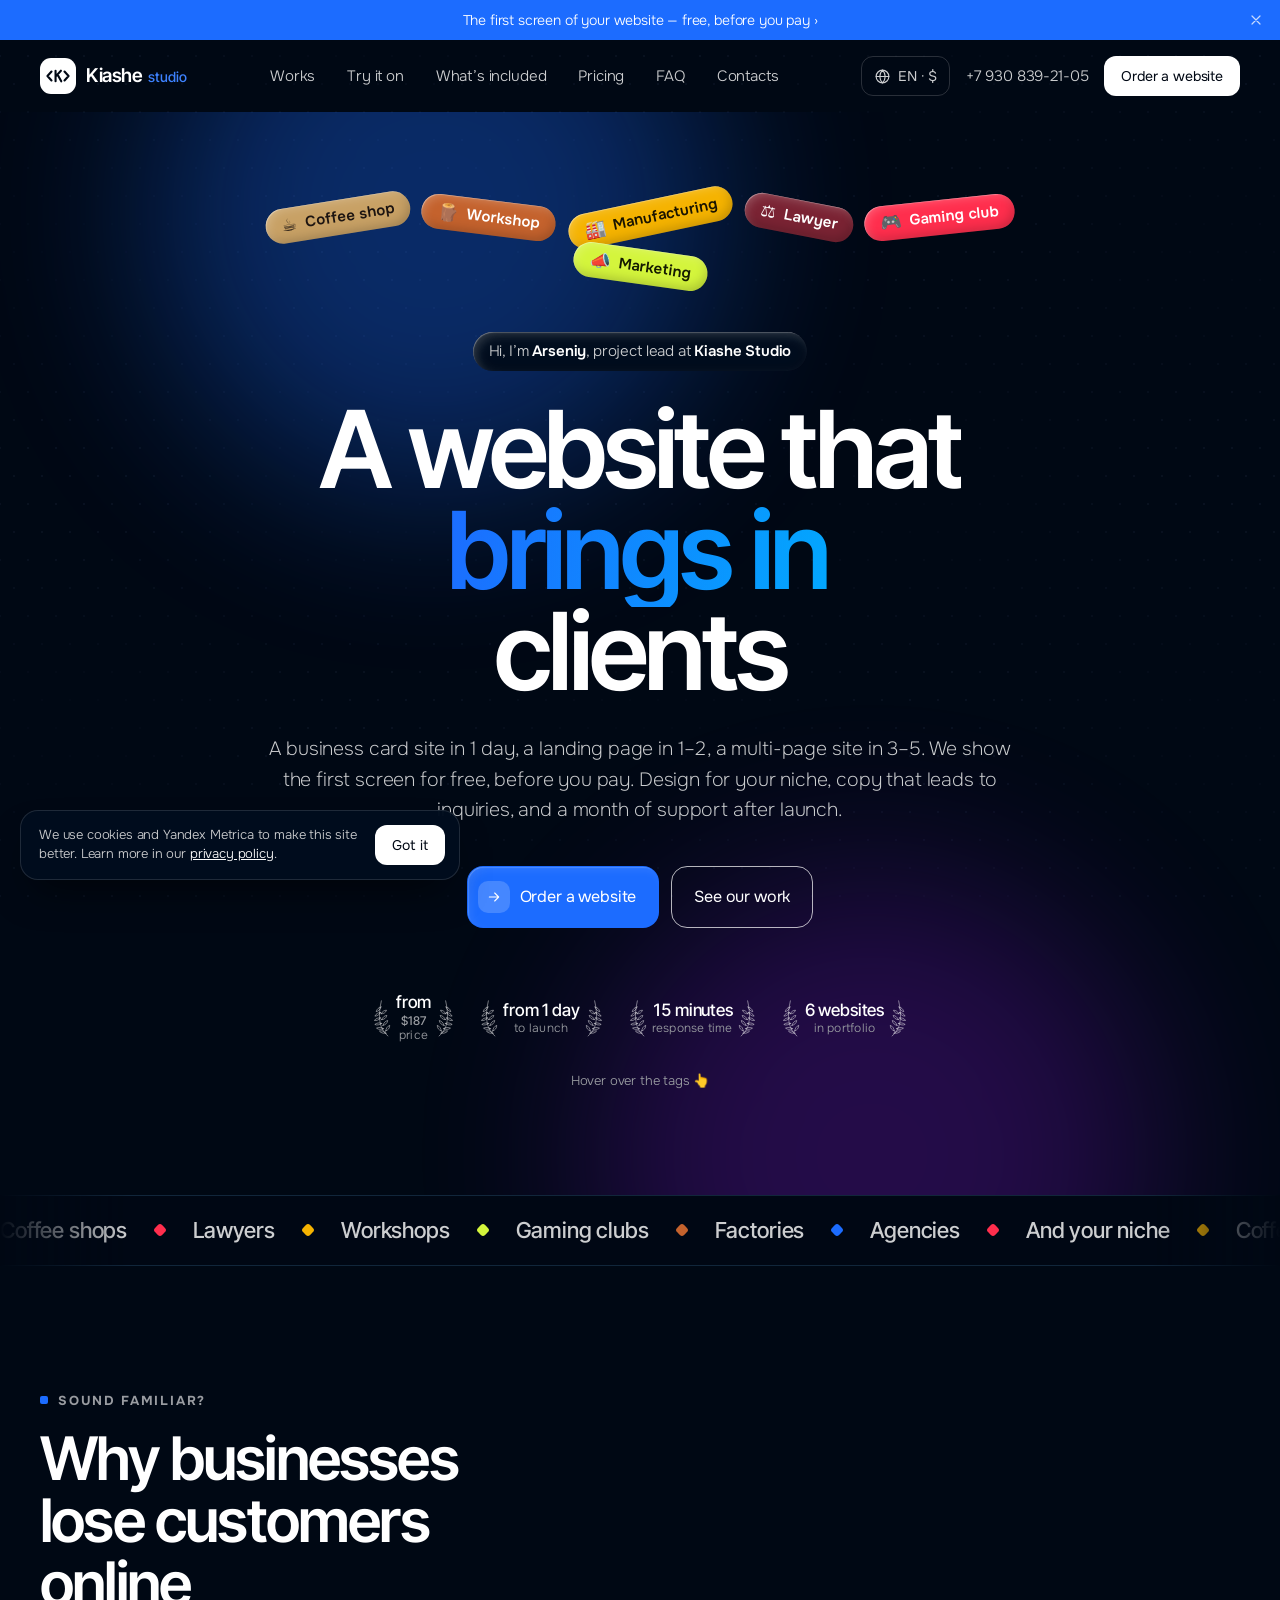
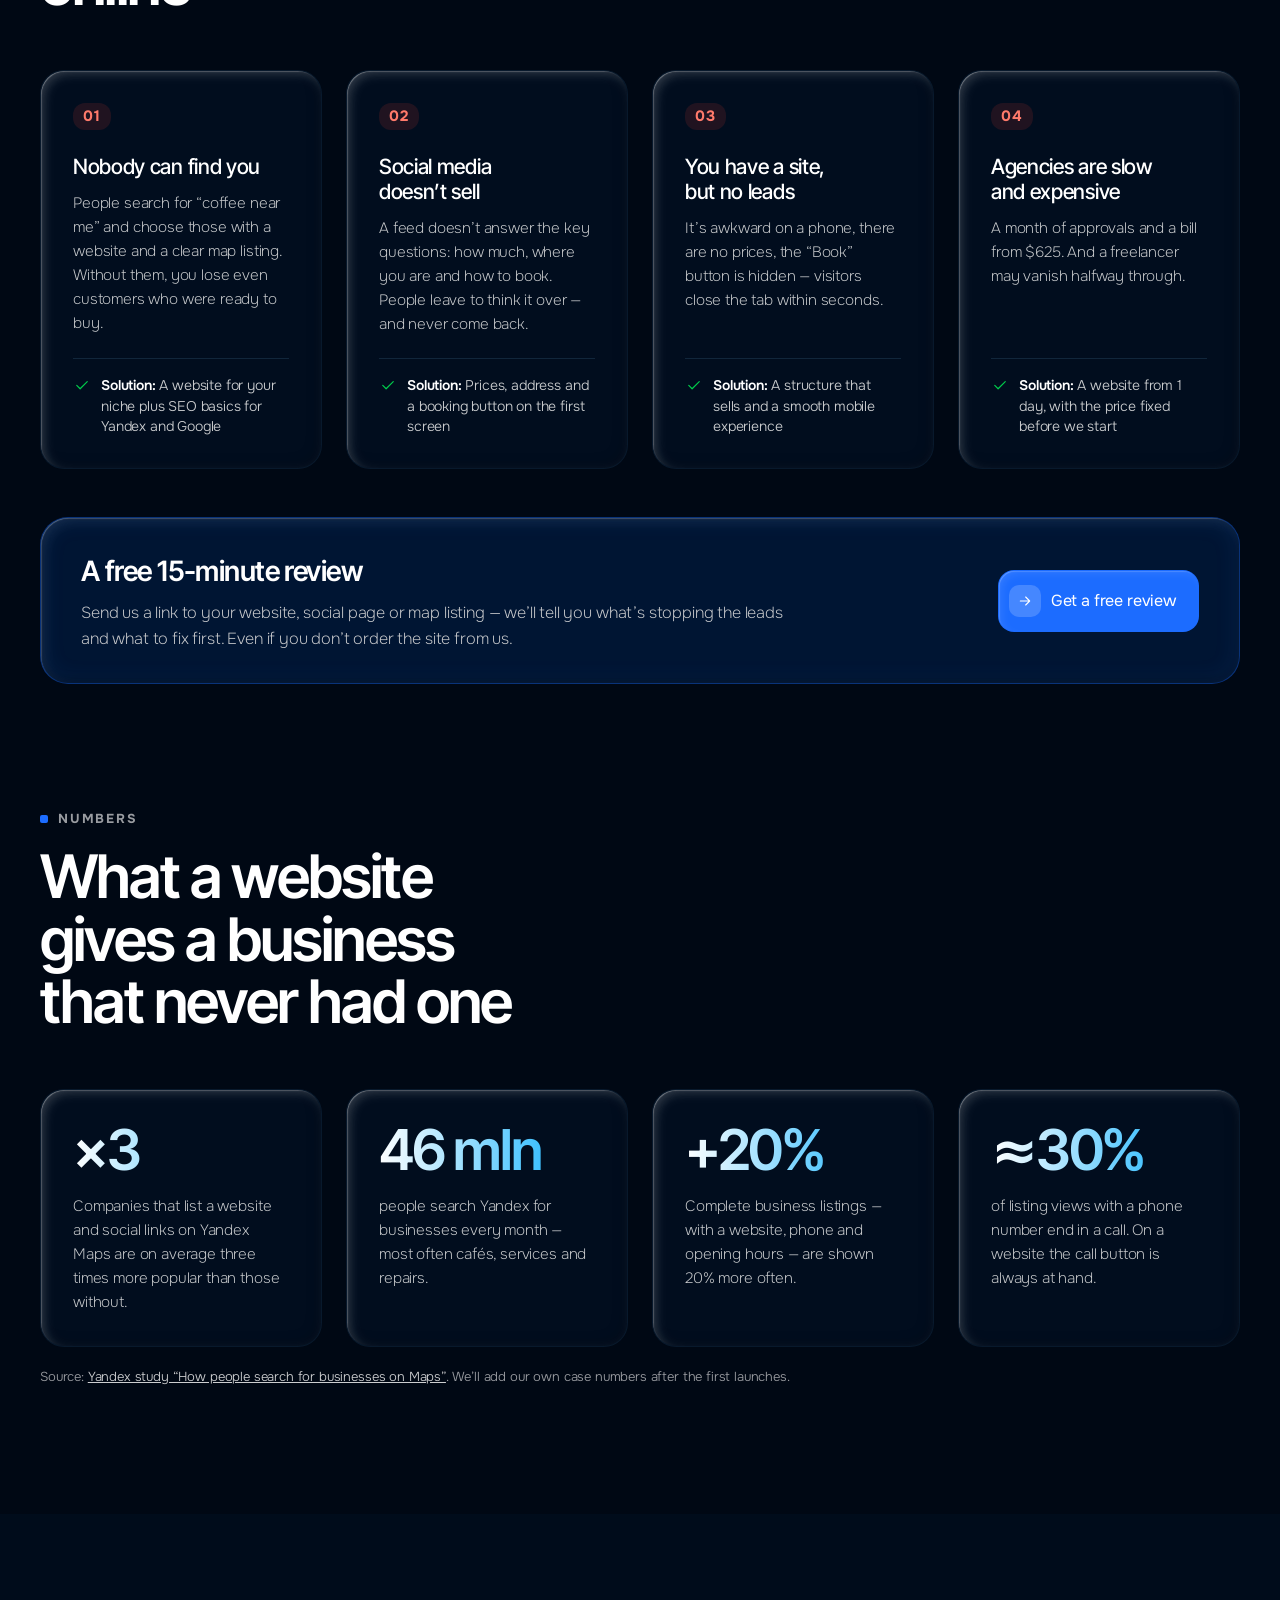
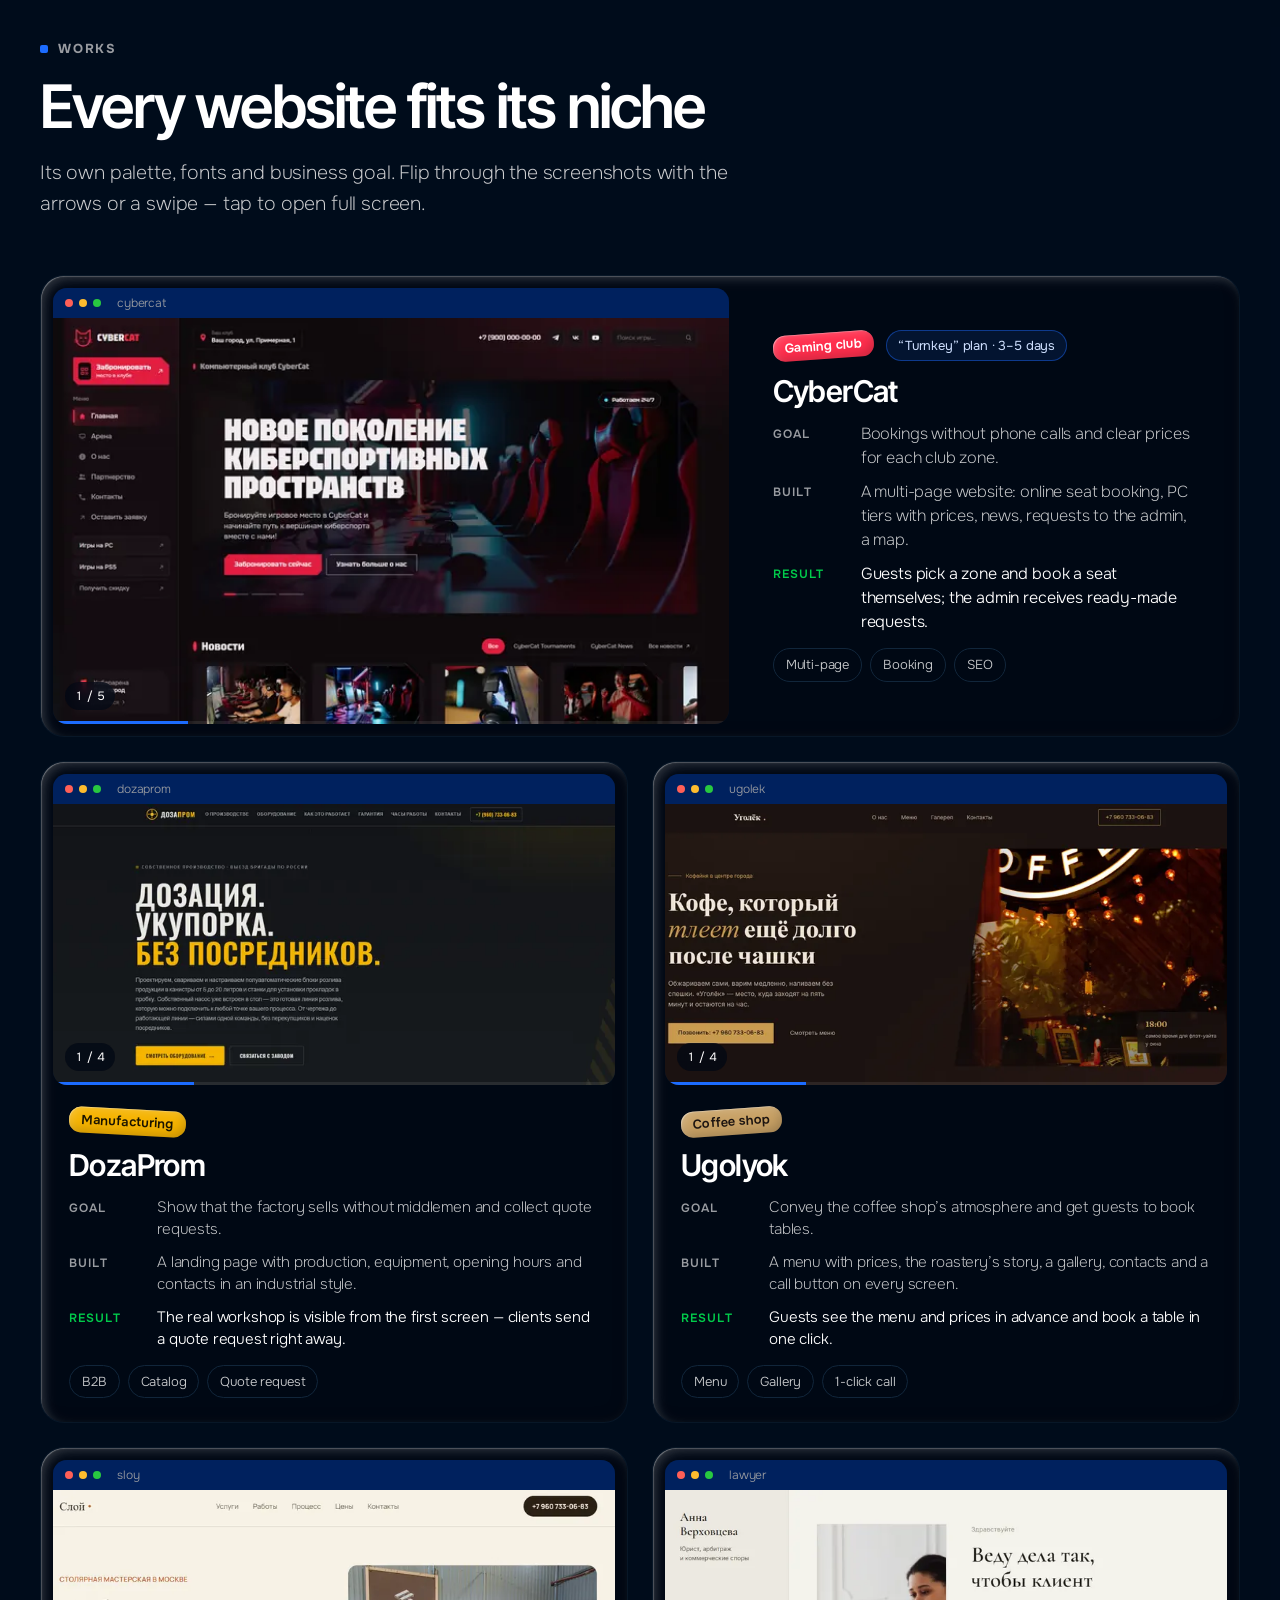
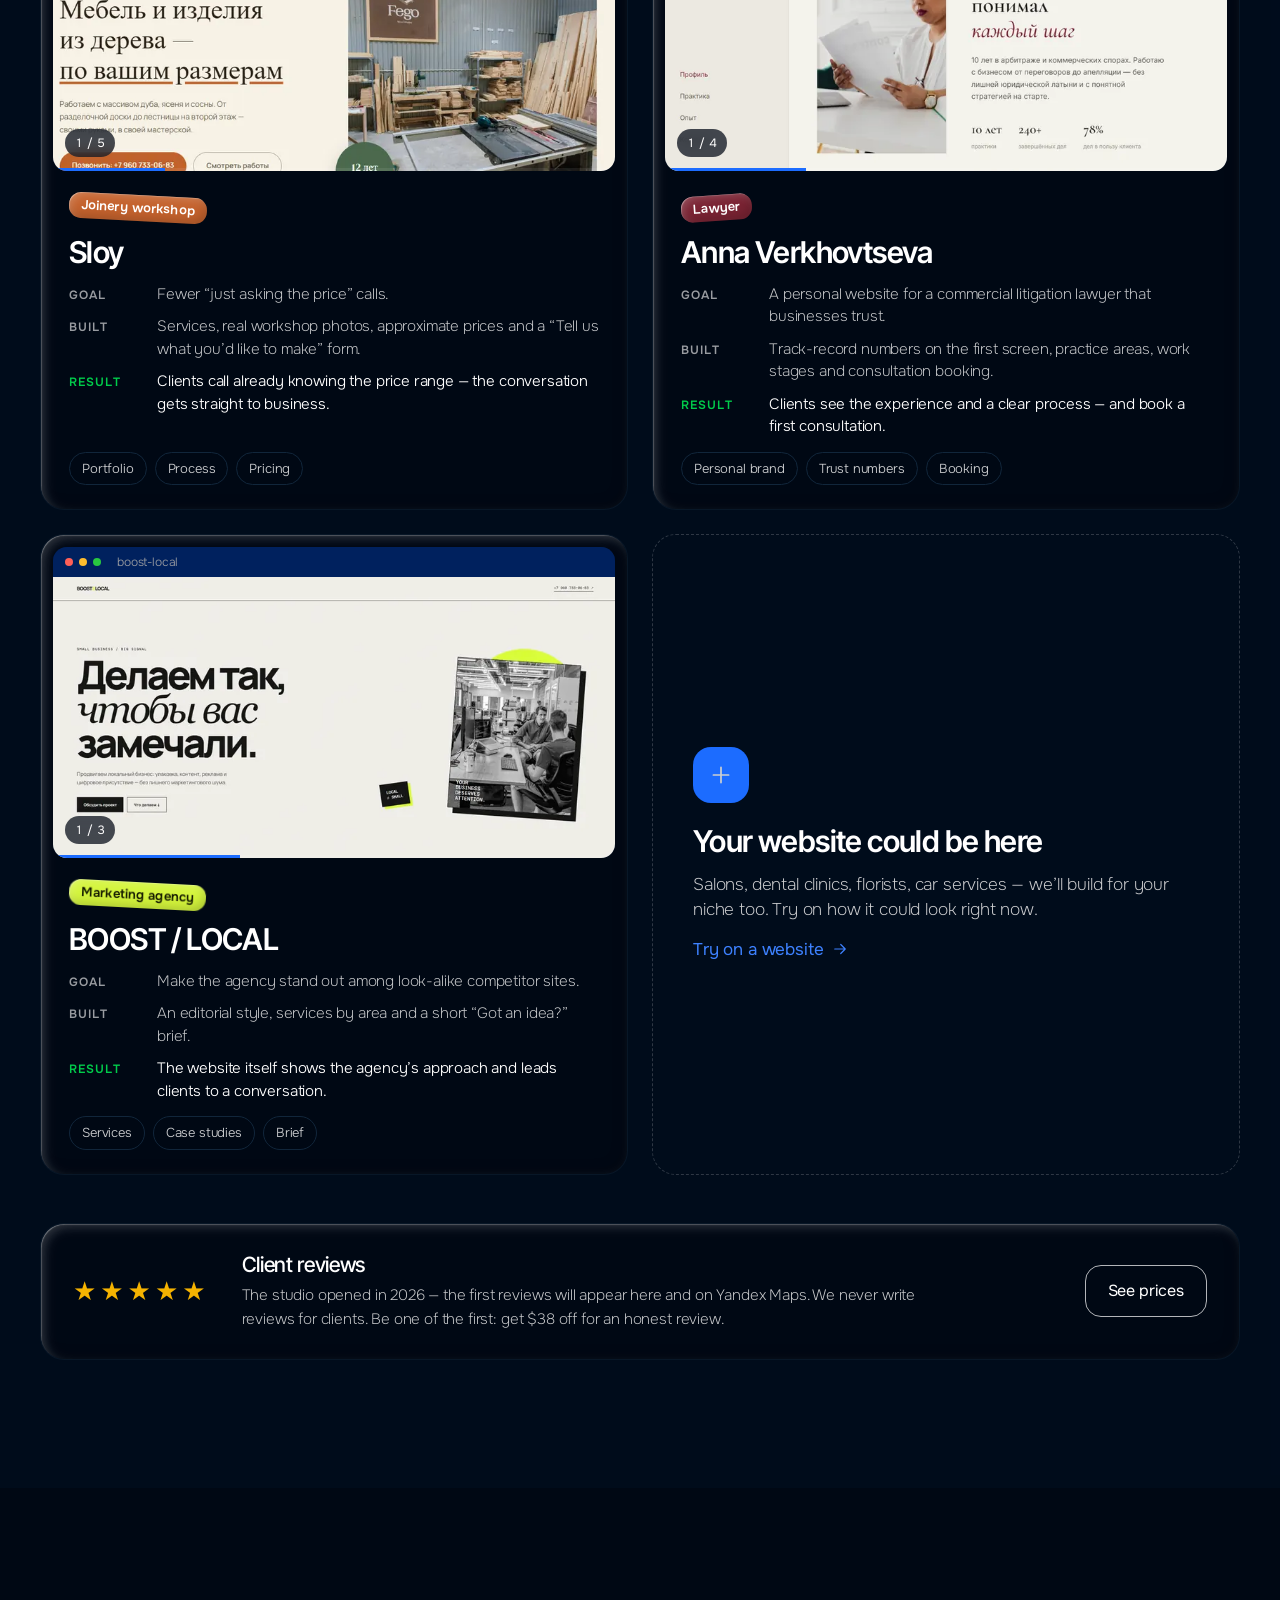
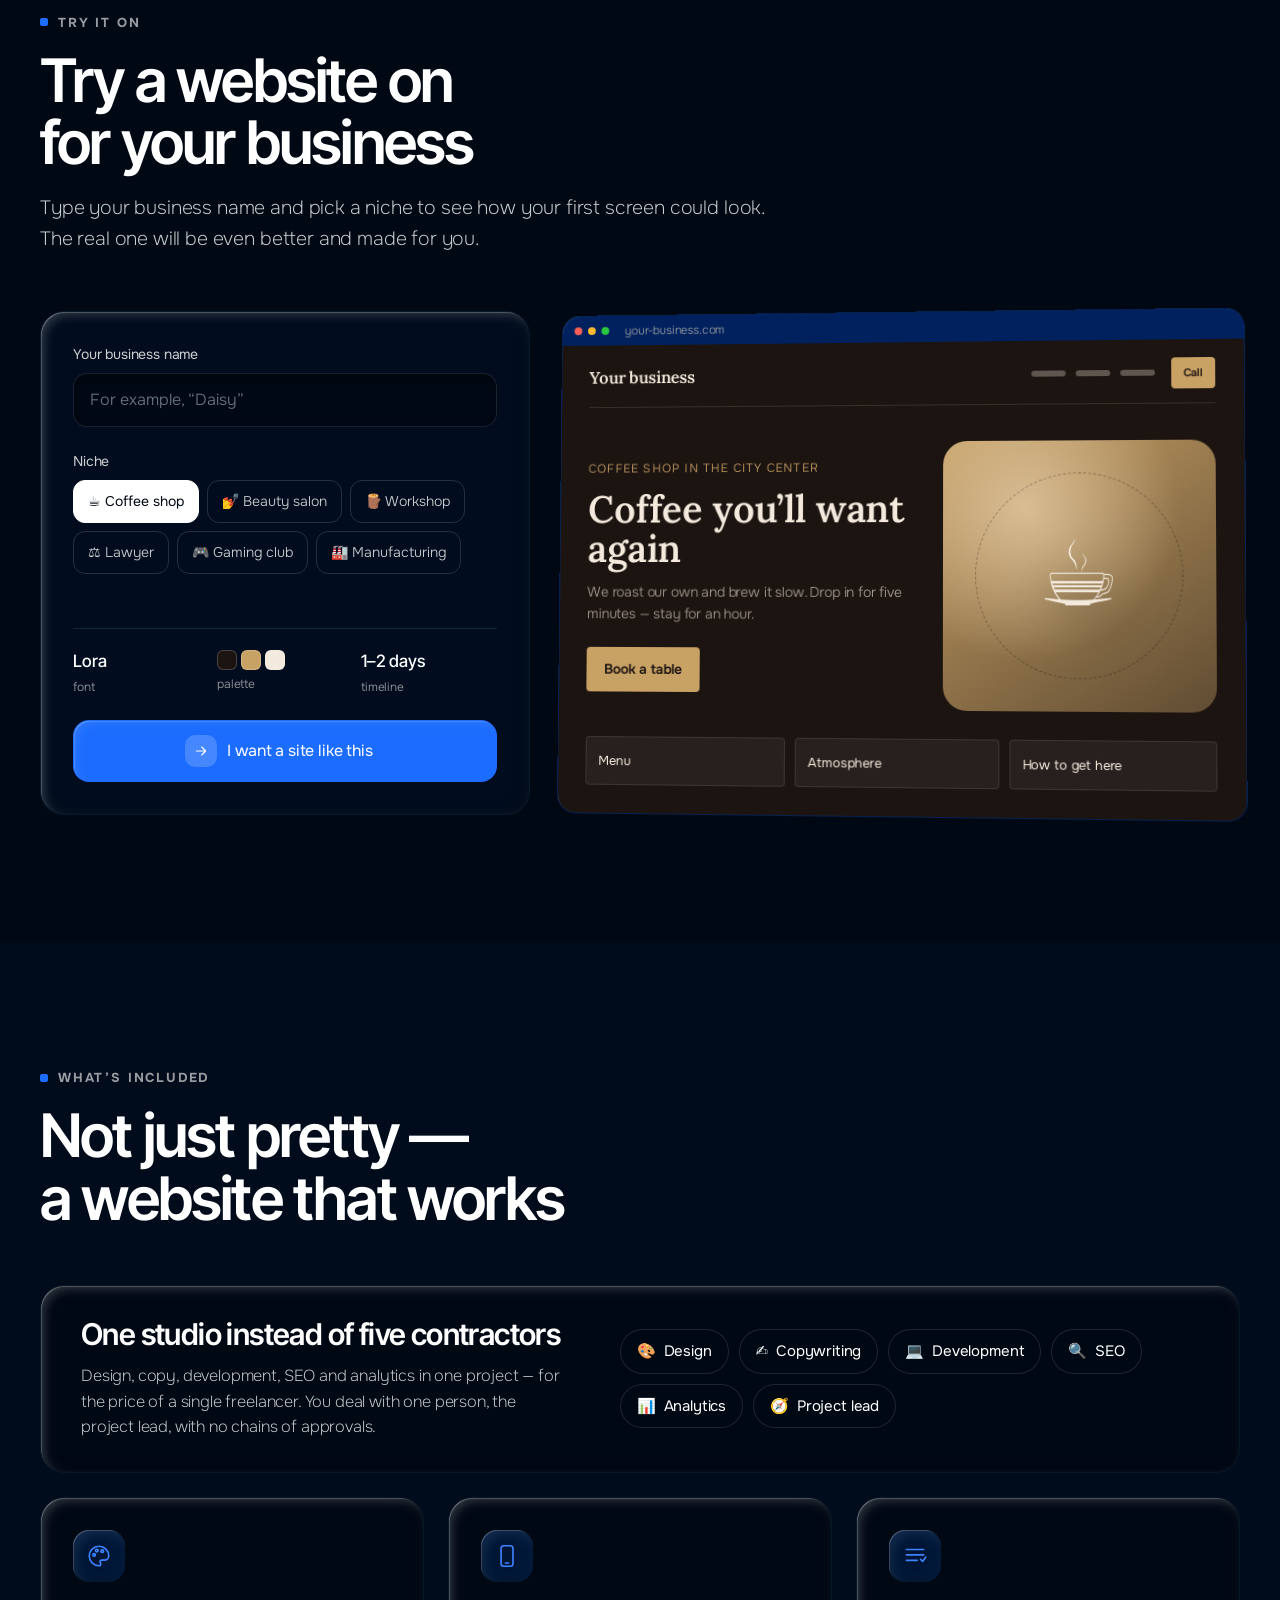
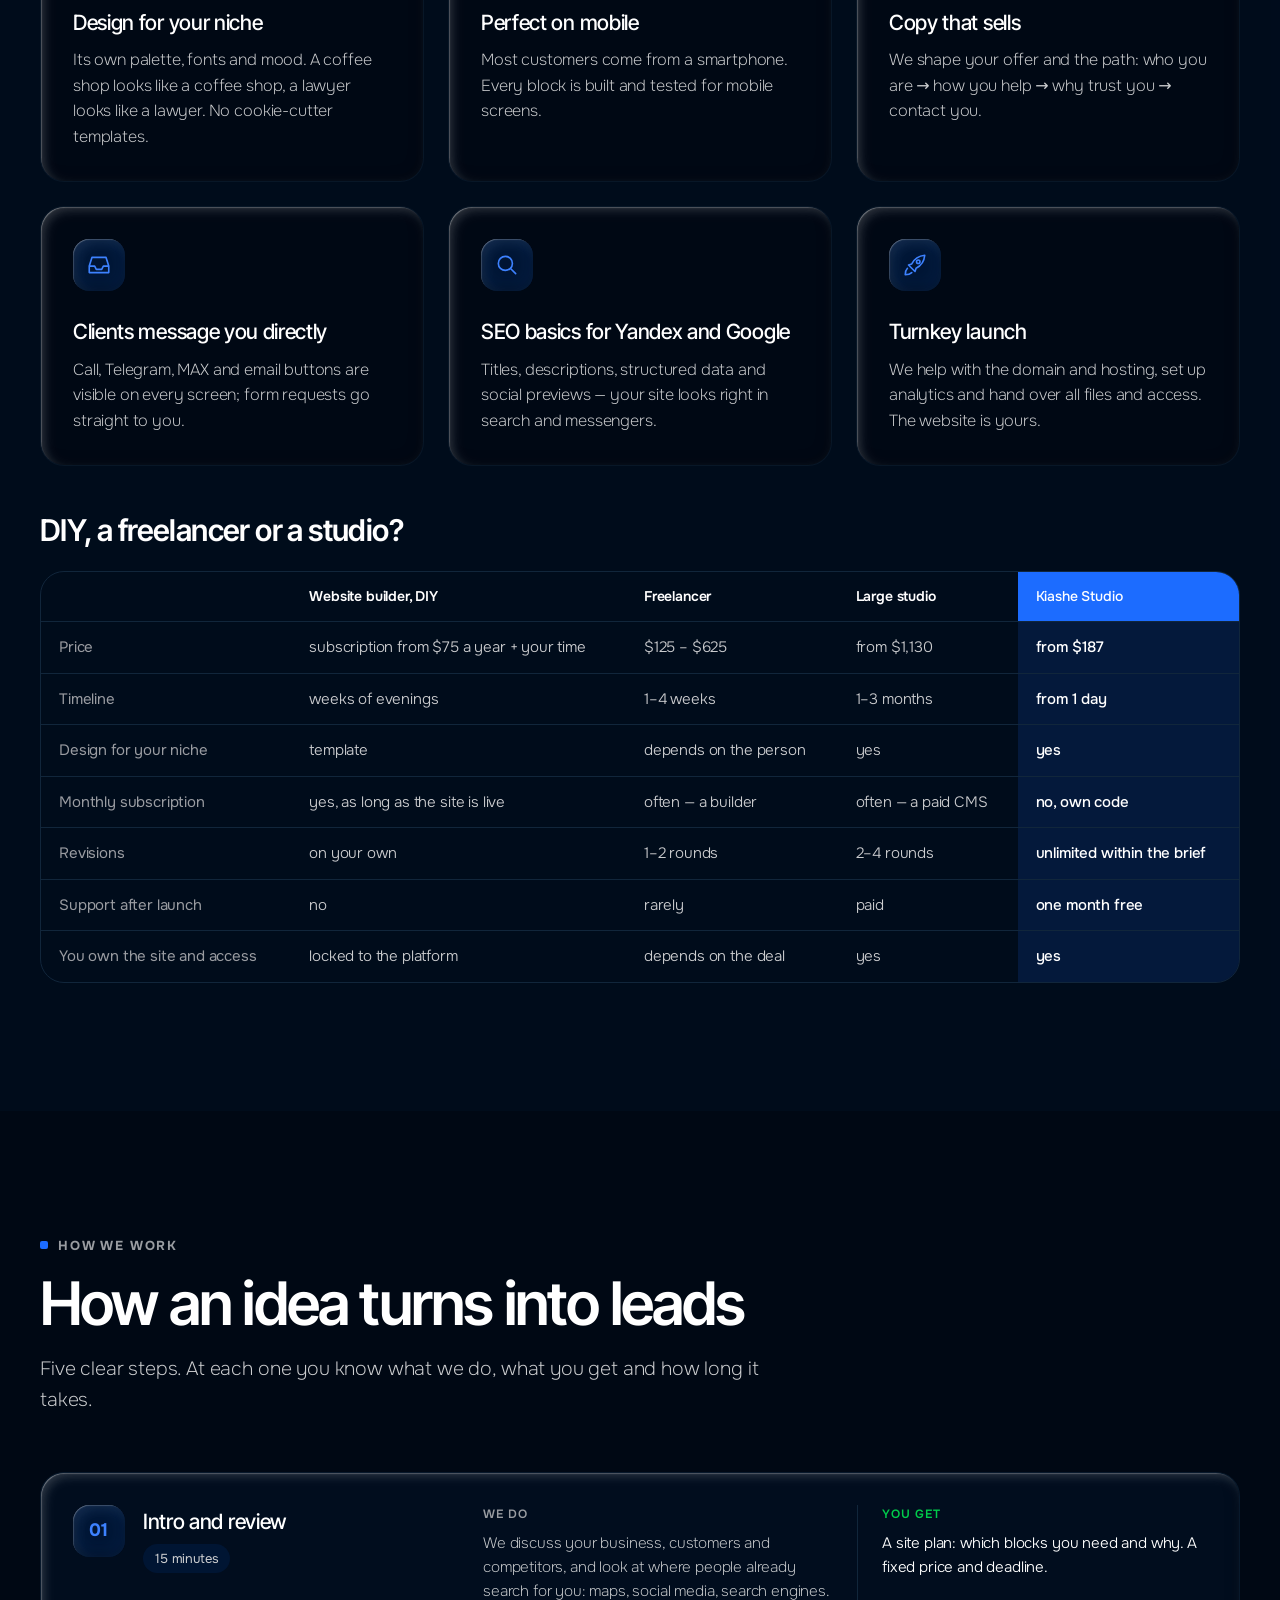
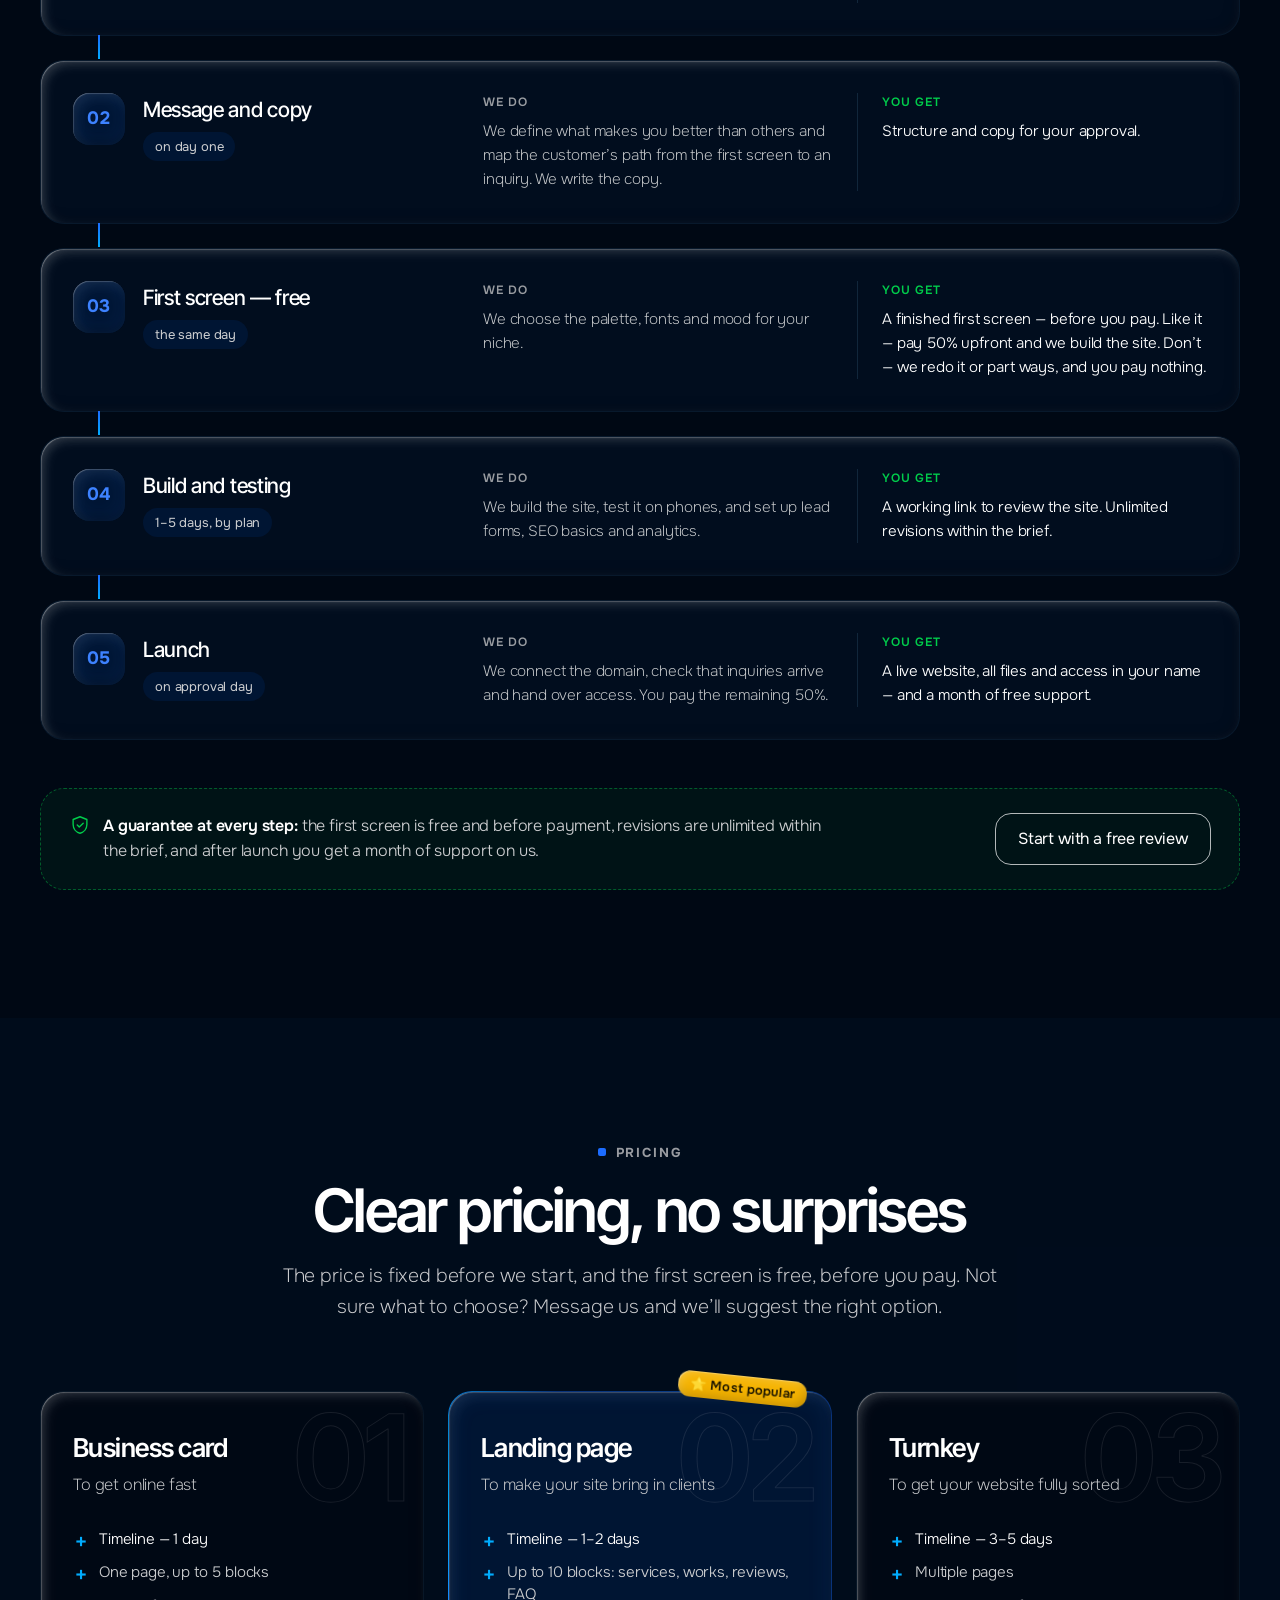
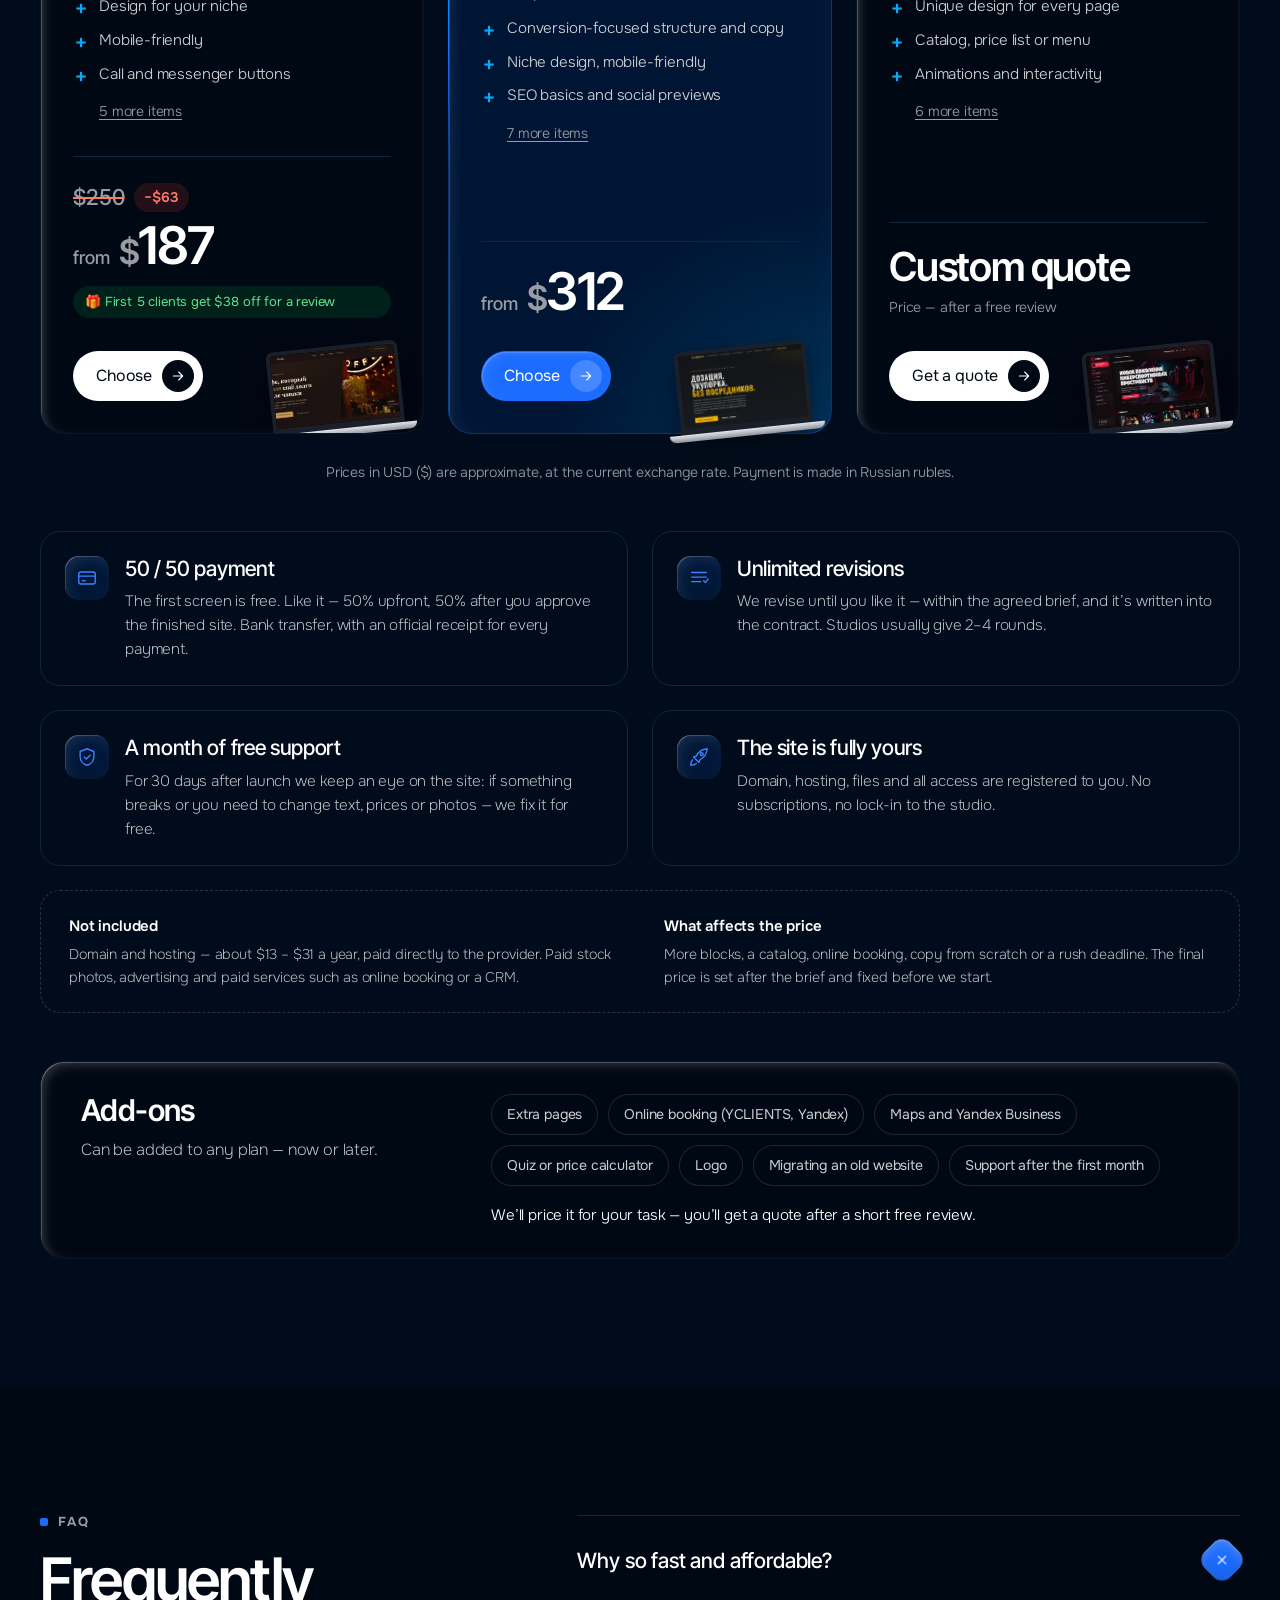
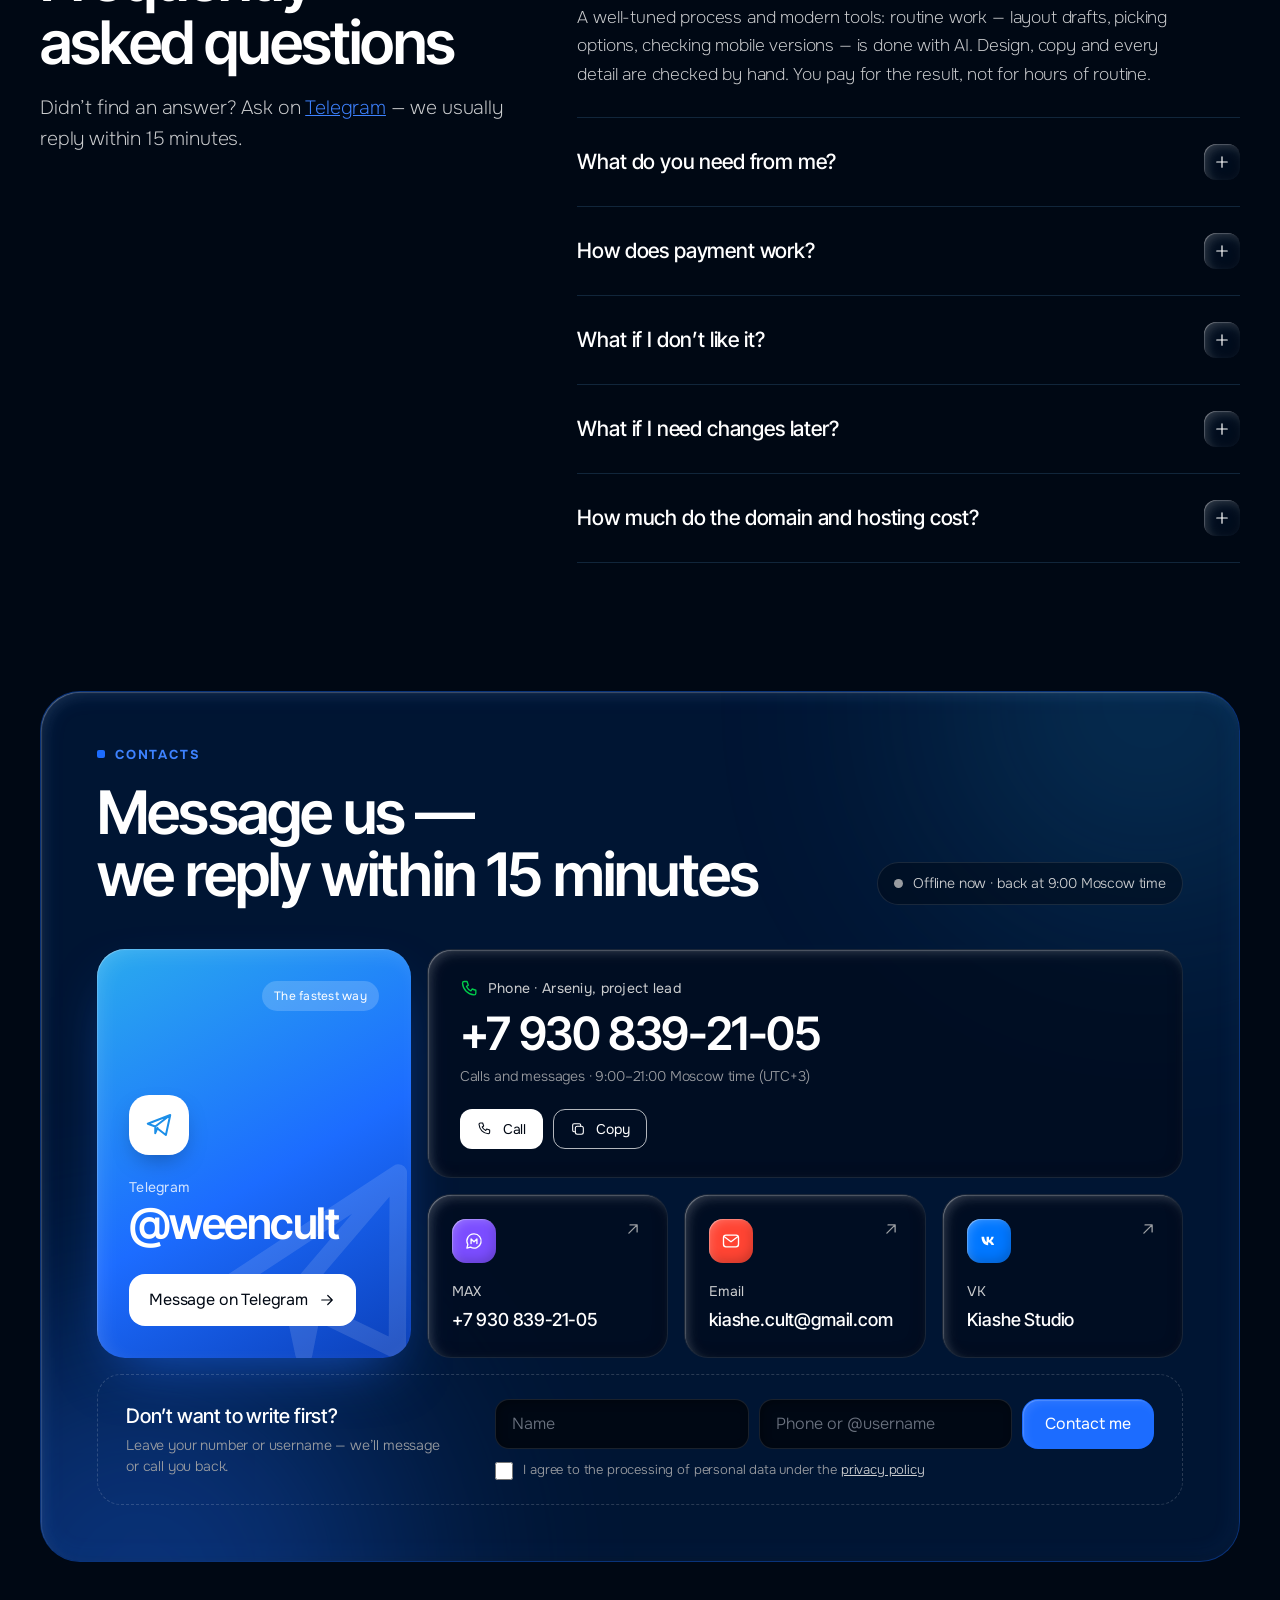
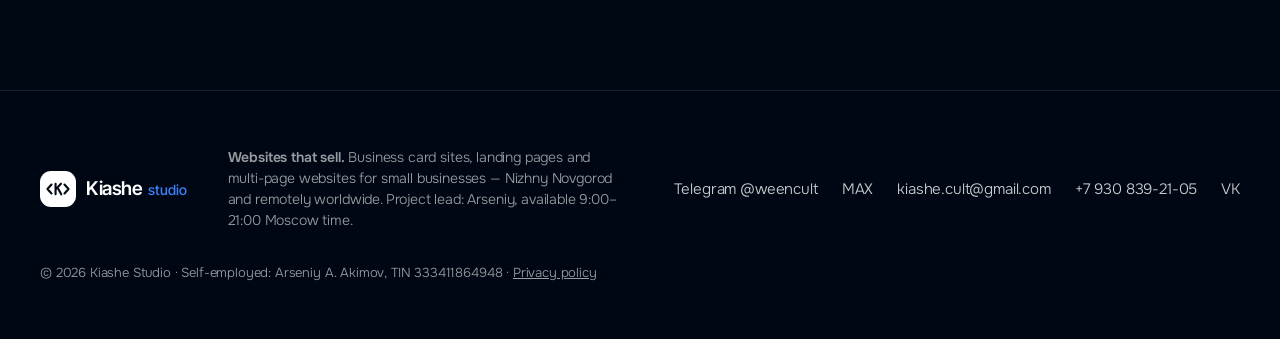
==== commit c39df074: "Add files via upload" ====
--- a/index.html
+++ b/index.html
@@ -1,738 +1,842 @@
-<!doctype html>
-<html lang="ru">
-<head>
-<meta charset="utf-8">
-<meta name="viewport" content="width=device-width, initial-scale=1">
-<title>Kiashe Studio — сайты-визитки и лендинги для бизнеса от 1 дня</title>
-<meta name="description" content="Сайты для малого бизнеса: визитка за 1 день от 4 990 ₽, лендинг за 1–2 дня, многостраничный сайт за 3–5 дней. Дизайн под вашу нишу, адаптив, запуск под ключ. Нижний Новгород и вся Россия.">
-<link rel="canonical" href="https://kiashe.ru/">
-<meta name="theme-color" content="#000814">
-<meta property="og:type" content="website">
-<meta property="og:locale" content="ru_RU">
-<meta property="og:site_name" content="Kiashe Studio — сайты, которые продают">
-<meta property="og:url" content="https://kiashe.ru/">
-<meta property="og:title" content="Сайт для вашего бизнеса — от 1 дня и от 4 990 ₽">
-<meta property="og:description" content="Визитки, лендинги и многостраничные сайты под вашу нишу. Первый экран покажу уже сегодня.">
-<meta property="og:image" content="https://kiashe.ru/assets/img/og.jpg">
-<meta property="og:image:width" content="1200">
-<meta property="og:image:height" content="630">
-<meta name="twitter:card" content="summary_large_image">
-<link rel="icon" href="favicon.ico">
-<link rel="apple-touch-icon" href="assets/img/apple-touch-icon.png">
-<link rel="manifest" href="site.webmanifest">
-<link rel="preload" href="assets/fonts/onest-cyr.woff2" as="font" type="font/woff2" crossorigin>
-<link rel="preload" href="assets/fonts/inter-tight-cyr.woff2" as="font" type="font/woff2" crossorigin>
-<link rel="preload" href="assets/fonts/inter-tight-lat.woff2" as="font" type="font/woff2" crossorigin>
-<link rel="preload" href="assets/fonts/onest-lat.woff2" as="font" type="font/woff2" crossorigin>
-<link rel="stylesheet" href="assets/css/main.css?v=26">
-<script>
-document.documentElement.classList.add('js');
-try { if (localStorage.getItem('announce-hidden')) document.documentElement.classList.add('no-announce'); } catch (e) {}
-(function () {
-	var d = document.documentElement, l = null;
-	try { l = localStorage.getItem('lang'); } catch (e) {}
-	if (l !== 'ru' && l !== 'en') {
-		var ls = (navigator.languages && navigator.languages.length ? navigator.languages : [navigator.language || 'ru']).map(function (x) { return String(x).toLowerCase(); });
-		var main = ls[0].split('-')[0];
-		l = ls.slice(0, 2).some(function (x) { return x.indexOf('ru') === 0; }) || /^(be|kk|ky|uz|tg|hy|az)$/.test(main) ? 'ru' : 'en';
-	}
-	window.__lang = l;
-	if (l !== 'ru') {
-		d.classList.add('i18n-wait');
-		setTimeout(function () { d.classList.remove('i18n-wait'); }, 2500);
-	}
-})();
-</script>
-<script type="application/ld+json">{"@context":"https://schema.org","@type":"ProfessionalService","name":"Kiashe Studio","alternateName":"Кьяше Студио","slogan":"Сайты, которые продают","url":"https://kiashe.ru/","image":"https://kiashe.ru/assets/img/og.jpg","logo":"https://kiashe.ru/assets/img/icon-512.png","description":"Сайты-визитки, лендинги и многостраничные сайты для малого бизнеса: от 1 дня и от 4 990 ₽","telephone":"+79308392105","email":"kiashe.cult@gmail.com","priceRange":"от 4 990 ₽","openingHours":"Mo-Su 09:00-21:00","address":{"@type":"PostalAddress","addressLocality":"Нижний Новгород","addressCountry":"RU"},"areaServed":{"@type":"Country","name":"Россия"},"founder":{"@type":"Person","name":"Акимов Арсений Александрович","jobTitle":"Руководитель проектов"},"taxID":"333411864948","sameAs":["https://t.me/weencult","https://vk.ru/club242401122"]}</script>
-<!-- Яндекс Метрика -->
-<script>
-(function (m, e, t, r, i, k, a) {
-	m[i] = m[i] || function () { (m[i].a = m[i].a || []).push(arguments); };
-	m[i].l = 1 * new Date();
-	for (var j = 0; j < document.scripts.length; j++) { if (document.scripts[j].src === r) return; }
-	k = e.createElement(t); a = e.getElementsByTagName(t)[0]; k.async = 1; k.src = r; a.parentNode.insertBefore(k, a);
-})(window, document, 'script', 'https://mc.yandex.ru/metrika/tag.js', 'ym');
-ym(113668402, 'init', { clickmap: true, trackLinks: true, accurateTrackBounce: true, webvisor: true });
-</script>
-<script src="assets/js/i18n-en.js?v=6" defer></script>
-<script src="assets/js/i18n.js?v=1" defer></script>
-<script src="assets/js/main.js?v=23" defer></script>
-</head>
-<body>
-<noscript><div><img src="https://mc.yandex.ru/watch/113668402" style="position:absolute;left:-9999px" alt=""></div></noscript>
-<a class="skip" href="#main">К содержимому</a>
-<canvas class="bg-dots" data-bg aria-hidden="true"></canvas>
-
-<svg class="sr" aria-hidden="true">
-	<symbol id="laurel" viewBox="0 0 22 48" fill="none" stroke="currentColor" stroke-linecap="round"><path d="M17 46C7 38 4 24 9 3M14.6 42.5c-3.4.6-6.3-.4-8-2.6 3.3-.7 6.2.2 8 2.6ZM11.4 37c-3 1.4-6 1.2-8.3-.6 2.9-1.4 6-1.2 8.3.6ZM9.2 30.6c-2.7 2-5.6 2.5-8.2 1.3 2.5-2 5.5-2.5 8.2-1.3ZM8 24c-2.2 2.5-5 3.6-7.6 3 2-2.6 4.8-3.6 7.6-3ZM7.9 17.3c-1.6 2.9-4 4.5-6.8 4.4 1.5-3 4-4.5 6.8-4.4ZM8.5 10.6c-1 3.1-3.1 5.2-5.8 5.6.9-3.2 3-5.2 5.8-5.6ZM14.3 39.8c.4-3.3 2.2-5.8 4.9-6.8.1 3.3-1.8 5.8-4.9 6.8ZM11 33c.9-3.2 3-5.4 5.8-5.9-.5 3.3-2.8 5.4-5.8 5.9ZM9.4 26c1.2-3 3.5-5 6.3-5.1-.8 3.2-3.3 5-6.3 5.1ZM8.8 18.8c1.4-2.8 3.8-4.4 6.5-4.3-1.1 3-3.6 4.6-6.5 4.3Z"/></symbol>
-	<symbol id="i-logo" viewBox="0 0 32 32" fill="none" stroke="currentColor" stroke-width="2.6" stroke-linecap="round" stroke-linejoin="round"><path d="M8 10.5 3 16l5 5.5M24 10.5l5 5.5-5 5.5M13 9.5v13M19.6 9.5l-6.4 7M15.4 14.2l4.6 8.3"/></symbol>
-	<symbol id="i-code" viewBox="0 0 24 24" fill="none" stroke="currentColor" stroke-width="2.2" stroke-linecap="round" stroke-linejoin="round"><path d="m8 7-5 5 5 5M16 7l5 5-5 5"/></symbol>
-	<symbol id="i-arrow" viewBox="0 0 24 24" fill="none" stroke="currentColor" stroke-width="1.6" stroke-linecap="round" stroke-linejoin="round"><path d="M5 12h14M13 6l6 6-6 6"/></symbol>
-	<symbol id="i-left" viewBox="0 0 24 24" fill="none" stroke="currentColor" stroke-width="1.8" stroke-linecap="round" stroke-linejoin="round"><path d="m15 5-7 7 7 7"/></symbol>
-	<symbol id="i-right" viewBox="0 0 24 24" fill="none" stroke="currentColor" stroke-width="1.8" stroke-linecap="round" stroke-linejoin="round"><path d="m9 5 7 7-7 7"/></symbol>
-	<symbol id="i-close" viewBox="0 0 24 24" fill="none" stroke="currentColor" stroke-width="1.8" stroke-linecap="round"><path d="M6 6l12 12M18 6 6 18"/></symbol>
-	<symbol id="i-plus" viewBox="0 0 24 24" fill="none" stroke="currentColor" stroke-width="1.6" stroke-linecap="round"><path d="M12 5v14M5 12h14"/></symbol>
-	<symbol id="i-check" viewBox="0 0 24 24" fill="none" stroke="currentColor" stroke-width="1.6" stroke-linecap="round" stroke-linejoin="round"><path d="m5 12.5 4.5 4.5L19 7.5"/></symbol>
-	<symbol id="i-copy" viewBox="0 0 24 24" fill="none" stroke="currentColor" stroke-width="1.6" stroke-linecap="round" stroke-linejoin="round"><rect x="8" y="8" width="12" height="12" rx="3"/><path d="M16 8V6a2 2 0 0 0-2-2H6a2 2 0 0 0-2 2v8a2 2 0 0 0 2 2h2"/></symbol>
-	<symbol id="i-tg" viewBox="0 0 24 24" fill="none" stroke="currentColor" stroke-width="1.6" stroke-linecap="round" stroke-linejoin="round"><path d="M21 4 3 11l6 2.2M21 4l-3.5 16-6.7-5.2M21 4 9 13.2v5.3l1.8-4.2"/></symbol>
-	<symbol id="i-max" viewBox="0 0 24 24" fill="none" stroke="currentColor" stroke-width="1.6" stroke-linecap="round" stroke-linejoin="round"><path d="M12 3.5a8.5 8.5 0 0 0-7.4 12.7L3.5 20.5l4.4-1.1A8.5 8.5 0 1 0 12 3.5Z"/><path d="M8.5 15V9.5l3.5 3.5 3.5-3.5V15"/></symbol>
-	<symbol id="i-vk" viewBox="0 0 24 24" fill="currentColor"><path d="M3 7h3.1c.3 3.6 1.8 5.8 3 6.2V7h2.9v3.9c1.1-.1 2.5-1.9 2.9-3.9h2.8c-.5 2.5-2.1 4.3-3.2 5 1.1.6 2.9 2.2 3.6 4.9h-3.1c-.6-1.9-2.1-3.3-4-3.5V17h-.4C6.3 17 3.2 13.6 3 7Z"/></symbol>
-	<symbol id="i-mail" viewBox="0 0 24 24" fill="none" stroke="currentColor" stroke-width="1.6" stroke-linecap="round" stroke-linejoin="round"><rect x="3" y="5" width="18" height="14" rx="3"/><path d="m4 7 8 6 8-6"/></symbol>
-	<symbol id="i-call" viewBox="0 0 24 24" fill="none" stroke="currentColor" stroke-width="1.6" stroke-linecap="round" stroke-linejoin="round"><path d="M5 3h3.5l1.5 4.5-2.2 1.4a11 11 0 0 0 5.3 5.3l1.4-2.2L19 13.5V17a2 2 0 0 1-2 2A15 15 0 0 1 3 5a2 2 0 0 1 2-2Z"/></symbol>
-	<symbol id="i-palette" viewBox="0 0 24 24" fill="none" stroke="currentColor" stroke-width="1.5" stroke-linecap="round" stroke-linejoin="round"><path d="M12 3a9 9 0 1 0 0 18c1.1 0 1.6-.8 1.6-1.6 0-.9-.6-1.3-.6-2.1 0-.9.7-1.5 1.6-1.5H17a4 4 0 0 0 4-4C21 7 17 3 12 3Z"/><circle cx="7.5" cy="11" r="1.2"/><circle cx="10" cy="7" r="1.2"/><circle cx="15" cy="7.5" r="1.2"/></symbol>
-	<symbol id="i-phone" viewBox="0 0 24 24" fill="none" stroke="currentColor" stroke-width="1.5" stroke-linecap="round" stroke-linejoin="round"><rect x="6.5" y="2.5" width="11" height="19" rx="2.5"/><path d="M10.5 18.5h3"/></symbol>
-	<symbol id="i-text" viewBox="0 0 24 24" fill="none" stroke="currentColor" stroke-width="1.5" stroke-linecap="round" stroke-linejoin="round"><path d="M4 6h16M4 11h16M4 16h10m3-1 2 2 3-4"/></symbol>
-	<symbol id="i-inbox" viewBox="0 0 24 24" fill="none" stroke="currentColor" stroke-width="1.5" stroke-linecap="round" stroke-linejoin="round"><path d="M3 13h5l1.5 3h5L16 13h5M5.5 5h13L21 13v6H3v-6Z"/></symbol>
-	<symbol id="i-search" viewBox="0 0 24 24" fill="none" stroke="currentColor" stroke-width="1.5" stroke-linecap="round"><circle cx="10.5" cy="10.5" r="6.5"/><path d="m20 20-4.5-4.5"/></symbol>
-	<symbol id="i-globe" viewBox="0 0 24 24" fill="none" stroke="currentColor" stroke-width="1.6" stroke-linecap="round" stroke-linejoin="round"><circle cx="12" cy="12" r="9"/><path d="M3 12h18M12 3c2.5 2.6 3.8 5.6 3.8 9s-1.3 6.4-3.8 9c-2.5-2.6-3.8-5.6-3.8-9S9.5 5.6 12 3Z"/></symbol>
-	<symbol id="i-rocket" viewBox="0 0 24 24" fill="none" stroke="currentColor" stroke-width="1.5" stroke-linecap="round" stroke-linejoin="round"><path d="M5 15c-1.5 1.5-2 4-2 6 2 0 4.5-.5 6-2m0-4-3-3 3-1c2.5-5 6.5-7.5 12-8-.5 5.5-3 9.5-8 12l-1 3Z"/><circle cx="15" cy="9" r="1.6"/></symbol>
-	<symbol id="i-card" viewBox="0 0 24 24" fill="none" stroke="currentColor" stroke-width="1.5" stroke-linecap="round" stroke-linejoin="round"><rect x="3" y="5.5" width="18" height="13" rx="2.5"/><path d="M3 10h18M7 15h3"/></symbol>
-	<symbol id="i-shield" viewBox="0 0 24 24" fill="none" stroke="currentColor" stroke-width="1.5" stroke-linecap="round" stroke-linejoin="round"><path d="M12 3 4.5 6v5.5c0 4.6 3.2 8.4 7.5 9.5 4.3-1.1 7.5-4.9 7.5-9.5V6Z"/><path d="m9 12 2.2 2.2L15.5 10"/></symbol>
-	<symbol id="i-scale" viewBox="0 0 24 24" fill="none" stroke="currentColor" stroke-width="1.5" stroke-linecap="round" stroke-linejoin="round"><path d="M4 19h16M7 15l4-5 3 3 5-7"/><path d="M15 6h4v4"/></symbol>
-</svg>
-
-<div class="announce" data-announce>
-	<a href="#contact">Первым 5 клиентам — визитка со скидкой: <span data-price="2990">2 990 ₽</span> вместо <span data-price="4990">4 990 ₽</span> в обмен на отзыв <span aria-hidden="true">›</span></a>
-	<button class="announce__close" type="button" aria-label="Скрыть объявление" data-announce-close><svg class="ico"><use href="#i-close"/></svg></button>
-</div>
-
-<header class="nav" data-nav>
-	<div class="nav__in">
-		<a class="brand" href="#top" aria-label="Kiashe Studio — наверх">
-			<span class="brand__mark" aria-hidden="true"><svg class="ico"><use href="#i-logo"/></svg></span>
-			<span class="brand__name">Kiashe<i>studio</i></span>
-		</a>
-		<nav class="nav__links" id="nav-menu" aria-label="Меню">
-			<a href="#works">Работы</a>
-			<a href="#try">Примерка</a>
-			<a href="#services">Что входит</a>
-			<a href="#prices">Цены</a>
-			<a href="#faq">Вопросы</a>
-			<a href="#contact">Контакты</a>
-			<a class="nav__cta" href="#contact">Заказать сайт</a>
-		</nav>
-		<div class="nav__actions">
-			<div class="locale" data-locale>
-				<button class="locale__btn" type="button" aria-haspopup="true" aria-expanded="false" aria-label="Язык и валюта" data-locale-btn><svg class="ico"><use href="#i-globe"/></svg><span data-locale-label data-i18n-skip>RU · ₽</span></button>
-				<div class="locale__menu" data-locale-menu hidden>
-					<p class="locale__h">Язык</p>
-					<div class="locale__row" data-locale-langs data-i18n-skip></div>
-					<p class="locale__h">Валюта</p>
-					<div class="locale__row" data-locale-curs data-i18n-skip></div>
-					<p class="locale__note" data-locale-note data-i18n-skip></p>
-				</div>
-			</div>
-			<a class="nav__phone" href="tel:+79308392105">+7 930 839-21-05</a>
-			<a class="btn btn--white btn--sm" href="#contact">Заказать сайт</a>
-			<button class="nav__burger" type="button" aria-controls="nav-menu" aria-expanded="false" aria-label="Открыть меню" data-burger><span></span><span></span></button>
-		</div>
-	</div>
-</header>
-
-<main id="main">
-
-	<!-- Первый экран -->
-	<section class="hero" id="top" aria-labelledby="hero-title">
-		<div class="hero__glow hero__glow--a" aria-hidden="true"></div>
-		<div class="hero__glow hero__glow--b" aria-hidden="true"></div>
-
-		<!-- только ниши, по которым есть работы -->
-		<div class="hero__tags">
-			<span class="hero__tag" data-tag><span class="tag tag--ugolek" style="--r:-9deg"><span class="tag__emoji">☕</span>Кофейня</span></span>
-			<span class="hero__tag" data-tag><span class="tag tag--sloy" style="--r:7deg"><span class="tag__emoji">🪵</span>Мастерская</span></span>
-			<span class="hero__tag" data-tag><span class="tag tag--dozaprom" style="--r:-12deg"><span class="tag__emoji">🏭</span>Производство</span></span>
-			<span class="hero__tag" data-tag><span class="tag tag--lawyer" style="--r:11deg"><span class="tag__emoji">⚖️</span>Юрист</span></span>
-			<span class="hero__tag" data-tag><span class="tag tag--cybercat" style="--r:-6deg"><span class="tag__emoji">🎮</span>Компьютерный клуб</span></span>
-			<span class="hero__tag" data-tag><span class="tag tag--boost" style="--r:8deg"><span class="tag__emoji">📣</span>Маркетинг</span></span>
-		</div>
-
-		<div class="hero__in">
-			<p class="hero__hello" data-reveal>Привет, я <b>Арсений</b>, руководитель проектов <b>Kiashe Studio</b></p>
-			<h1 class="display" id="hero-title">
-				<span class="line"><span>Сайт-визитка,</span></span>
-				<span class="line"><span>который <span class="grad">продаёт</span></span></span>
-				<span class="line"><span>за 1 день</span></span>
-			</h1>
-			<p class="lead" data-reveal style="--i:3">Визитка — за 1 день, лендинг — за 1–2, многостраничный сайт — за 3–5. Дизайн под вашу нишу, тексты, которые ведут к заявке, и запуск под ключ. Отлаженный процесс — поэтому быстро и без переплат.</p>
-			<div class="hero__cta" data-reveal style="--i:4">
-				<a class="btn btn--blue btn--icon" href="#contact"><span class="btn__ico"><svg class="ico"><use href="#i-arrow"/></svg></span>Заказать сайт</a>
-				<a class="btn btn--ghost" href="#works">Смотреть работы</a>
-			</div>
-			<ul class="badges" aria-label="Коротко" data-reveal style="--i:5">
-				<li class="badge"><svg><use href="#laurel"/></svg><span><b>от <span data-price="4990">4 990 ₽</span></b>стоимость</span><svg><use href="#laurel"/></svg></li>
-				<li class="badge"><svg><use href="#laurel"/></svg><span><b>от 1 дня</b>до запуска</span><svg><use href="#laurel"/></svg></li>
-				<li class="badge"><svg><use href="#laurel"/></svg><span><b><i data-count="15">15</i> минут</b>время ответа</span><svg><use href="#laurel"/></svg></li>
-				<li class="badge"><svg><use href="#laurel"/></svg><span><b><i data-count="6">6</i> сайтов</b>в портфолио</span><svg><use href="#laurel"/></svg></li>
-			</ul>
-			<p class="hero__hint" aria-hidden="true" data-hint>Наведите на плашки 👆</p>
-		</div>
-	</section>
-
-	<div class="ticker" aria-hidden="true">
-		<div class="ticker__track">
-			<span>Кофейни</span><span>Юристы</span><span>Мастерские</span><span>Компьютерные клубы</span><span>Производства</span><span>Агентства</span><span>И ваша ниша</span>
-			<span>Кофейни</span><span>Юристы</span><span>Мастерские</span><span>Компьютерные клубы</span><span>Производства</span><span>Агентства</span><span>И ваша ниша</span>
-		</div>
-	</div>
-
-	<!-- Проблемы клиента -->
-	<section class="band" id="pains" aria-labelledby="pains-title">
-		<div class="wrap">
-			<div class="sec-head" data-reveal>
-				<p class="kicker">Знакомо?</p>
-				<h2 class="h2" id="pains-title">Почему бизнес теряет клиентов <br class="br-d">в интернете</h2>
-			</div>
-			<div class="pains">
-				<article class="pain card" data-reveal><span class="pain__n">01</span><h3 class="h4">Вас не находят</h3><p class="muted">Клиент ищет «кофейня рядом» и выбирает тех, у кого есть сайт и понятная карточка на Картах. Без них уходят даже те, кто был готов купить.</p><p class="pain__fix"><svg class="ico"><use href="#i-check"/></svg><span><b>Решение:</b> Сайт под вашу нишу и база для Яндекса и Google</span></p></article>
-				<article class="pain card" data-reveal style="--i:1"><span class="pain__n">02</span><h3 class="h4">Соцсети не продают</h3><p class="muted">Лента не отвечает на главные вопросы: сколько стоит, где вы и как записаться. Человек уходит подумать — и не возвращается.</p><p class="pain__fix"><svg class="ico"><use href="#i-check"/></svg><span><b>Решение:</b> Цены, адрес и кнопка записи — на первом экране</span></p></article>
-				<article class="pain card" data-reveal style="--i:2"><span class="pain__n">03</span><h3 class="h4">Сайт есть, а заявок нет</h3><p class="muted">Неудобно с телефона, нет цен, кнопка «Записаться» спрятана — посетитель закрывает вкладку за несколько секунд.</p><p class="pain__fix"><svg class="ico"><use href="#i-check"/></svg><span><b>Решение:</b> Продающая структура и удобство на смартфоне</span></p></article>
-				<article class="pain card" data-reveal style="--i:3"><span class="pain__n">04</span><h3 class="h4">Студия — дорого и долго</h3><p class="muted">Месяц согласований и счёт от <span data-price="50000">50 000 ₽</span>. А фрилансер может пропасть посреди работы.</p><p class="pain__fix"><svg class="ico"><use href="#i-check"/></svg><span><b>Решение:</b> Сайт от 1 дня, цена фиксируется до старта</span></p></article>
-			</div>
-			<div class="audit card card--glow" data-reveal>
-				<div>
-					<p class="audit__title">Бесплатный разбор за 15 минут</p>
-					<p class="muted">Пришлите ссылку на сайт, соцсеть или карточку на Картах — скажу, что мешает получать заявки и что исправить в первую очередь. Даже если сайт вы закажете не у нас.</p>
-				</div>
-				<a class="btn btn--blue btn--icon" href="https://t.me/weencult" target="_blank" rel="noopener" data-audit><span class="btn__ico"><svg class="ico"><use href="#i-arrow"/></svg></span>Получить разбор</a>
-			</div>
-		</div>
-	</section>
-
-	<!-- Работы -->
-	<section class="band band--deep" id="works" aria-labelledby="works-title">
-		<div class="wrap">
-			<div class="sec-head" data-reveal>
-				<p class="kicker">Работы</p>
-				<h2 class="h2" id="works-title">Каждый сайт — под свою нишу</h2>
-				<p class="lead">Своя палитра, шрифты и задача бизнеса. Листайте скриншоты стрелками или свайпом, нажмите — откроется на весь экран.</p>
-			</div>
-			<div class="works">
-				<article class="work card work--wide" data-reveal>
-					<div class="gal" data-gal data-title="CyberCat — Компьютерный клуб">
-						<div class="browser" aria-hidden="true"><i></i><i></i><i></i><em>cybercat</em></div>
-						<div class="gal__track" tabindex="0" aria-label="Скриншоты сайта CyberCat">
-							<button class="gal__slide" type="button" data-full="assets/img/works/cybercat/1.webp" aria-label="Открыть скриншот 1 из 5"><img src="assets/img/works/cybercat/1-sm.webp" srcset="assets/img/works/cybercat/1-sm.webp 800w, assets/img/works/cybercat/1.webp 1600w" sizes="(max-width: 1100px) 92vw, 720px" alt="CyberCat — первый экран «Новое поколение киберспортивных пространств» и новости клуба" width="800" height="400" loading="lazy" decoding="async"></button>
-							<button class="gal__slide" type="button" data-full="assets/img/works/cybercat/2.webp" aria-label="Открыть скриншот 2 из 5"><img src="assets/img/works/cybercat/2-sm.webp" srcset="assets/img/works/cybercat/2-sm.webp 800w, assets/img/works/cybercat/2.webp 1600w" sizes="(max-width: 1100px) 92vw, 720px" alt="CyberCat — уровни мощности ПК с ценами: Normal, VIP, Bootcamp" width="800" height="400" loading="lazy" decoding="async"></button>
-							<button class="gal__slide" type="button" data-full="assets/img/works/cybercat/3.webp" aria-label="Открыть скриншот 3 из 5"><img src="assets/img/works/cybercat/3-sm.webp" srcset="assets/img/works/cybercat/3-sm.webp 800w, assets/img/works/cybercat/3.webp 1600w" sizes="(max-width: 1100px) 92vw, 720px" alt="CyberCat — контакты, QR-код для бронирования и карта клуба" width="800" height="400" loading="lazy" decoding="async"></button>
-							<button class="gal__slide" type="button" data-full="assets/img/works/cybercat/4.webp" aria-label="Открыть скриншот 4 из 5"><img src="assets/img/works/cybercat/4-sm.webp" srcset="assets/img/works/cybercat/4-sm.webp 800w, assets/img/works/cybercat/4.webp 1600w" sizes="(max-width: 1100px) 92vw, 720px" alt="CyberCat — форма заявки администратору с выбором даты и места" width="800" height="400" loading="lazy" decoding="async"></button>
-							<button class="gal__slide" type="button" data-full="assets/img/works/cybercat/5.webp" aria-label="Открыть скриншот 5 из 5"><img src="assets/img/works/cybercat/5-sm.webp" srcset="assets/img/works/cybercat/5-sm.webp 800w, assets/img/works/cybercat/5.webp 1600w" sizes="(max-width: 1100px) 92vw, 720px" alt="CyberCat — окно бронирования игрового места" width="800" height="400" loading="lazy" decoding="async"></button>
-						</div>
-					</div>
-					<div class="work__body">
-						<div class="work__tags">
-							<span class="tag tag--sm tag--cybercat" style="--r:-4deg">Компьютерный клуб</span>
-							<span class="work__plan">Тариф «Под ключ» · 3–5 дней</span>
-						</div>
-						<h3 class="h3">CyberCat</h3>
-						<dl class="case">
-							<div><dt>Задача</dt><dd>Брони без звонков и понятные цены на разные зоны клуба.</dd></div>
-							<div><dt>Сделал</dt><dd>Многостраничный сайт: онлайн-бронь мест, уровни ПК с ценами, новости, заявка администратору, карта.</dd></div>
-							<div><dt>Итог</dt><dd>Гости сами выбирают зону и бронируют место, администратор получает готовые заявки.</dd></div>
-						</dl>
-						<ul class="chips"><li>Многостраничный</li><li>Бронирование</li><li>SEO</li></ul>
-					</div>
-				</article>
-				<article class="work card" data-reveal>
-					<div class="gal" data-gal data-title="ДозаПром — Производство">
-						<div class="browser" aria-hidden="true"><i></i><i></i><i></i><em>dozaprom</em></div>
-						<div class="gal__track" tabindex="0" aria-label="Скриншоты сайта ДозаПром">
-							<button class="gal__slide" type="button" data-full="assets/img/works/dozaprom/1.webp" aria-label="Открыть скриншот 1 из 4"><img src="assets/img/works/dozaprom/1-sm.webp" srcset="assets/img/works/dozaprom/1-sm.webp 800w, assets/img/works/dozaprom/1.webp 1600w" sizes="(max-width: 720px) 92vw, (max-width: 1100px) 46vw, 560px" alt="ДозаПром — первый экран «Дозация. Укупорка. Без посредников.»" width="800" height="400" loading="lazy" decoding="async"></button>
-							<button class="gal__slide" type="button" data-full="assets/img/works/dozaprom/2.webp" aria-label="Открыть скриншот 2 из 4"><img src="assets/img/works/dozaprom/2-sm.webp" srcset="assets/img/works/dozaprom/2-sm.webp 800w, assets/img/works/dozaprom/2.webp 1600w" sizes="(max-width: 720px) 92vw, (max-width: 1100px) 46vw, 560px" alt="ДозаПром — блок о собственном производстве" width="800" height="400" loading="lazy" decoding="async"></button>
-							<button class="gal__slide" type="button" data-full="assets/img/works/dozaprom/3.webp" aria-label="Открыть скриншот 3 из 4"><img src="assets/img/works/dozaprom/3-sm.webp" srcset="assets/img/works/dozaprom/3-sm.webp 800w, assets/img/works/dozaprom/3.webp 1600w" sizes="(max-width: 720px) 92vw, (max-width: 1100px) 46vw, 560px" alt="ДозаПром — фотографии оборудования для дозации и укупорки" width="800" height="400" loading="lazy" decoding="async"></button>
-							<button class="gal__slide" type="button" data-full="assets/img/works/dozaprom/4.webp" aria-label="Открыть скриншот 4 из 4"><img src="assets/img/works/dozaprom/4-sm.webp" srcset="assets/img/works/dozaprom/4-sm.webp 800w, assets/img/works/dozaprom/4.webp 1600w" sizes="(max-width: 720px) 92vw, (max-width: 1100px) 46vw, 560px" alt="ДозаПром — часы работы и контакты завода" width="800" height="400" loading="lazy" decoding="async"></button>
-						</div>
-					</div>
-					<div class="work__body">
-						<span class="tag tag--sm tag--dozaprom" style="--r:3deg">Производство</span>
-						<h3 class="h3">ДозаПром</h3>
-						<dl class="case">
-							<div><dt>Задача</dt><dd>Показать, что завод работает без посредников, и получать заявки на расчёт.</dd></div>
-							<div><dt>Сделал</dt><dd>Лендинг с производством, оборудованием, часами работы и контактами в промышленном стиле.</dd></div>
-							<div><dt>Итог</dt><dd>С первого экрана видно реальный цех — клиент сразу отправляет заявку на расчёт.</dd></div>
-						</dl>
-						<ul class="chips"><li>B2B</li><li>Каталог</li><li>Заявка на расчёт</li></ul>
-					</div>
-				</article>
-				<article class="work card" data-reveal style="--i:1">
-					<div class="gal" data-gal data-title="Уголёк — Кофейня">
-						<div class="browser" aria-hidden="true"><i></i><i></i><i></i><em>ugolek</em></div>
-						<div class="gal__track" tabindex="0" aria-label="Скриншоты сайта Уголёк">
-							<button class="gal__slide" type="button" data-full="assets/img/works/ugolek/1.webp" aria-label="Открыть скриншот 1 из 4"><img src="assets/img/works/ugolek/1-sm.webp" srcset="assets/img/works/ugolek/1-sm.webp 800w, assets/img/works/ugolek/1.webp 1600w" sizes="(max-width: 720px) 92vw, (max-width: 1100px) 46vw, 560px" alt="Уголёк — первый экран кофейни с кнопкой звонка" width="800" height="400" loading="lazy" decoding="async"></button>
-							<button class="gal__slide" type="button" data-full="assets/img/works/ugolek/2.webp" aria-label="Открыть скриншот 2 из 4"><img src="assets/img/works/ugolek/2-sm.webp" srcset="assets/img/works/ugolek/2-sm.webp 800w, assets/img/works/ugolek/2.webp 1600w" sizes="(max-width: 720px) 92vw, (max-width: 1100px) 46vw, 560px" alt="Уголёк — история небольшой обжарочной и фото зала" width="800" height="400" loading="lazy" decoding="async"></button>
-							<button class="gal__slide" type="button" data-full="assets/img/works/ugolek/3.webp" aria-label="Открыть скриншот 3 из 4"><img src="assets/img/works/ugolek/3-sm.webp" srcset="assets/img/works/ugolek/3-sm.webp 800w, assets/img/works/ugolek/3.webp 1600w" sizes="(max-width: 720px) 92vw, (max-width: 1100px) 46vw, 560px" alt="Уголёк — меню напитков с ценами" width="800" height="400" loading="lazy" decoding="async"></button>
-							<button class="gal__slide" type="button" data-full="assets/img/works/ugolek/4.webp" aria-label="Открыть скриншот 4 из 4"><img src="assets/img/works/ugolek/4-sm.webp" srcset="assets/img/works/ugolek/4-sm.webp 800w, assets/img/works/ugolek/4.webp 1600w" sizes="(max-width: 720px) 92vw, (max-width: 1100px) 46vw, 560px" alt="Уголёк — контакты, адрес и часы работы" width="800" height="400" loading="lazy" decoding="async"></button>
-						</div>
-					</div>
-					<div class="work__body">
-						<span class="tag tag--sm tag--ugolek" style="--r:-4deg">Кофейня</span>
-						<h3 class="h3">Уголёк</h3>
-						<dl class="case">
-							<div><dt>Задача</dt><dd>Передать атмосферу кофейни и чтобы гости бронировали столик.</dd></div>
-							<div><dt>Сделал</dt><dd>Меню с ценами, историю обжарки, галерею, контакты и кнопку звонка на каждом экране.</dd></div>
-							<div><dt>Итог</dt><dd>Гость заранее видит меню и цены и бронирует столик в один клик.</dd></div>
-						</dl>
-						<ul class="chips"><li>Меню</li><li>Галерея</li><li>Звонок в 1 клик</li></ul>
-					</div>
-				</article>
-				<article class="work card" data-reveal>
-					<div class="gal" data-gal data-title="Слой — Столярная мастерская">
-						<div class="browser" aria-hidden="true"><i></i><i></i><i></i><em>sloy</em></div>
-						<div class="gal__track" tabindex="0" aria-label="Скриншоты сайта Слой">
-							<button class="gal__slide" type="button" data-full="assets/img/works/sloy/1.webp" aria-label="Открыть скриншот 1 из 5"><img src="assets/img/works/sloy/1-sm.webp" srcset="assets/img/works/sloy/1-sm.webp 800w, assets/img/works/sloy/1.webp 1600w" sizes="(max-width: 720px) 92vw, (max-width: 1100px) 46vw, 560px" alt="Слой — первый экран мастерской с фото цеха" width="800" height="400" loading="lazy" decoding="async"></button>
-							<button class="gal__slide" type="button" data-full="assets/img/works/sloy/2.webp" aria-label="Открыть скриншот 2 из 5"><img src="assets/img/works/sloy/2-sm.webp" srcset="assets/img/works/sloy/2-sm.webp 800w, assets/img/works/sloy/2.webp 1600w" sizes="(max-width: 720px) 92vw, (max-width: 1100px) 46vw, 560px" alt="Слой — услуги: мебель, лестницы, двери, реставрация" width="800" height="400" loading="lazy" decoding="async"></button>
-							<button class="gal__slide" type="button" data-full="assets/img/works/sloy/3.webp" aria-label="Открыть скриншот 3 из 5"><img src="assets/img/works/sloy/3-sm.webp" srcset="assets/img/works/sloy/3-sm.webp 800w, assets/img/works/sloy/3.webp 1600w" sizes="(max-width: 720px) 92vw, (max-width: 1100px) 46vw, 560px" alt="Слой — фотографии работы мастеров в цехе" width="800" height="400" loading="lazy" decoding="async"></button>
-							<button class="gal__slide" type="button" data-full="assets/img/works/sloy/4.webp" aria-label="Открыть скриншот 4 из 5"><img src="assets/img/works/sloy/4-sm.webp" srcset="assets/img/works/sloy/4-sm.webp 800w, assets/img/works/sloy/4.webp 1600w" sizes="(max-width: 720px) 92vw, (max-width: 1100px) 46vw, 560px" alt="Слой — примерные цены на изделия из массива" width="800" height="400" loading="lazy" decoding="async"></button>
-							<button class="gal__slide" type="button" data-full="assets/img/works/sloy/5.webp" aria-label="Открыть скриншот 5 из 5"><img src="assets/img/works/sloy/5-sm.webp" srcset="assets/img/works/sloy/5-sm.webp 800w, assets/img/works/sloy/5.webp 1600w" sizes="(max-width: 720px) 92vw, (max-width: 1100px) 46vw, 560px" alt="Слой — контакты и телефон мастерской" width="800" height="400" loading="lazy" decoding="async"></button>
-						</div>
-					</div>
-					<div class="work__body">
-						<span class="tag tag--sm tag--sloy" style="--r:3deg">Столярная мастерская</span>
-						<h3 class="h3">Слой</h3>
-						<dl class="case">
-							<div><dt>Задача</dt><dd>Меньше «пустых» звонков с вопросом «сколько стоит».</dd></div>
-							<div><dt>Сделал</dt><dd>Услуги, живые фото цеха, примерные цены на изделия и форму «Расскажите, что хотите сделать».</dd></div>
-							<div><dt>Итог</dt><dd>Клиент звонит, уже зная порядок цен, — разговор сразу о деле.</dd></div>
-						</dl>
-						<ul class="chips"><li>Портфолио</li><li>Процесс</li><li>Цены</li></ul>
-					</div>
-				</article>
-				<article class="work card" data-reveal style="--i:1">
-					<div class="gal" data-gal data-title="Анна Верховцева — Юрист">
-						<div class="browser" aria-hidden="true"><i></i><i></i><i></i><em>lawyer</em></div>
-						<div class="gal__track" tabindex="0" aria-label="Скриншоты сайта Анна Верховцева">
-							<button class="gal__slide" type="button" data-full="assets/img/works/lawyer/1.webp" aria-label="Открыть скриншот 1 из 4"><img src="assets/img/works/lawyer/1-sm.webp" srcset="assets/img/works/lawyer/1-sm.webp 800w, assets/img/works/lawyer/1.webp 1600w" sizes="(max-width: 720px) 92vw, (max-width: 1100px) 46vw, 560px" alt="Анна Верховцева — первый экран с фото и цифрами опыта" width="800" height="400" loading="lazy" decoding="async"></button>
-							<button class="gal__slide" type="button" data-full="assets/img/works/lawyer/2.webp" aria-label="Открыть скриншот 2 из 4"><img src="assets/img/works/lawyer/2-sm.webp" srcset="assets/img/works/lawyer/2-sm.webp 800w, assets/img/works/lawyer/2.webp 1600w" sizes="(max-width: 720px) 92vw, (max-width: 1100px) 46vw, 560px" alt="Анна Верховцева — направления практики" width="800" height="400" loading="lazy" decoding="async"></button>
-							<button class="gal__slide" type="button" data-full="assets/img/works/lawyer/3.webp" aria-label="Открыть скриншот 3 из 4"><img src="assets/img/works/lawyer/3-sm.webp" srcset="assets/img/works/lawyer/3-sm.webp 800w, assets/img/works/lawyer/3.webp 1600w" sizes="(max-width: 720px) 92vw, (max-width: 1100px) 46vw, 560px" alt="Анна Верховцева — этапы работы с клиентом" width="800" height="400" loading="lazy" decoding="async"></button>
-							<button class="gal__slide" type="button" data-full="assets/img/works/lawyer/4.webp" aria-label="Открыть скриншот 4 из 4"><img src="assets/img/works/lawyer/4-sm.webp" srcset="assets/img/works/lawyer/4-sm.webp 800w, assets/img/works/lawyer/4.webp 1600w" sizes="(max-width: 720px) 92vw, (max-width: 1100px) 46vw, 560px" alt="Анна Верховцева — контакты для записи на консультацию" width="800" height="400" loading="lazy" decoding="async"></button>
-						</div>
-					</div>
-					<div class="work__body">
-						<span class="tag tag--sm tag--lawyer" style="--r:-4deg">Юрист</span>
-						<h3 class="h3">Анна Верховцева</h3>
-						<dl class="case">
-							<div><dt>Задача</dt><dd>Личный сайт юриста по арбитражу, которому доверяет бизнес.</dd></div>
-							<div><dt>Сделал</dt><dd>Цифры опыта на первом экране, направления практики, этапы работы и запись на консультацию.</dd></div>
-							<div><dt>Итог</dt><dd>Клиент видит опыт и понятный порядок работы — и записывается на первую консультацию.</dd></div>
-						</dl>
-						<ul class="chips"><li>Личный бренд</li><li>Цифры доверия</li><li>Запись</li></ul>
-					</div>
-				</article>
-				<article class="work card" data-reveal>
-					<div class="gal" data-gal data-title="BOOST / LOCAL — Маркетинг-агентство">
-						<div class="browser" aria-hidden="true"><i></i><i></i><i></i><em>boost-local</em></div>
-						<div class="gal__track" tabindex="0" aria-label="Скриншоты сайта BOOST / LOCAL">
-							<button class="gal__slide" type="button" data-full="assets/img/works/boost-local/1.webp" aria-label="Открыть скриншот 1 из 3"><img src="assets/img/works/boost-local/1-sm.webp" srcset="assets/img/works/boost-local/1-sm.webp 800w, assets/img/works/boost-local/1.webp 1600w" sizes="(max-width: 720px) 92vw, (max-width: 1100px) 46vw, 560px" alt="BOOST / LOCAL — первый экран «Делаем так, чтобы вас замечали»" width="800" height="400" loading="lazy" decoding="async"></button>
-							<button class="gal__slide" type="button" data-full="assets/img/works/boost-local/2.webp" aria-label="Открыть скриншот 2 из 3"><img src="assets/img/works/boost-local/2-sm.webp" srcset="assets/img/works/boost-local/2-sm.webp 800w, assets/img/works/boost-local/2.webp 1600w" sizes="(max-width: 720px) 92vw, (max-width: 1100px) 46vw, 560px" alt="BOOST / LOCAL — услуги агентства: упаковка, контент, продвижение, рост" width="800" height="400" loading="lazy" decoding="async"></button>
-							<button class="gal__slide" type="button" data-full="assets/img/works/boost-local/3.webp" aria-label="Открыть скриншот 3 из 3"><img src="assets/img/works/boost-local/3-sm.webp" srcset="assets/img/works/boost-local/3-sm.webp 800w, assets/img/works/boost-local/3.webp 1600w" sizes="(max-width: 720px) 92vw, (max-width: 1100px) 46vw, 560px" alt="BOOST / LOCAL — блок «Есть идея?» с контактами" width="800" height="400" loading="lazy" decoding="async"></button>
-						</div>
-					</div>
-					<div class="work__body">
-						<span class="tag tag--sm tag--boost" style="--r:3deg">Маркетинг-агентство</span>
-						<h3 class="h3">BOOST / LOCAL</h3>
-						<dl class="case">
-							<div><dt>Задача</dt><dd>Выделить агентство среди однотипных сайтов конкурентов.</dd></div>
-							<div><dt>Сделал</dt><dd>Редакционный стиль, услуги по направлениям и короткий бриф «Есть идея?».</dd></div>
-							<div><dt>Итог</dt><dd>Сайт сам показывает подход агентства и подводит клиента к разговору.</dd></div>
-						</dl>
-						<ul class="chips"><li>Услуги</li><li>Кейсы</li><li>Бриф</li></ul>
-					</div>
-				</article>
-				<a class="work work--next card" href="#try" data-reveal style="--i:1">
-					<span class="work--next__plus"><svg class="ico"><use href="#i-plus"/></svg></span>
-					<span class="h3">Здесь может быть ваш сайт</span>
-					<span>Салоны, стоматологии, флористы, автосервисы — сделаю и под вашу нишу. Примерьте, как он может выглядеть, прямо сейчас.</span>
-					<span class="link-arrow">Примерить сайт <svg class="ico"><use href="#i-arrow"/></svg></span>
-				</a>
-			</div>
-		</div>
-	</section>
-
-	<!-- Примерка -->
-	<section class="band" id="try" aria-labelledby="try-title">
-		<div class="wrap">
-			<div class="sec-head" data-reveal>
-				<p class="kicker">Примерка</p>
-				<h2 class="h2" id="try-title">Примерьте сайт <br class="br-d">на свой бизнес</h2>
-				<p class="lead">Впишите название и выберите нишу — увидите, как может выглядеть ваш первый экран. Настоящий сделаю ещё лучше и под вас.</p>
-			</div>
-
-			<div class="try" data-try data-reveal>
-				<div class="try__panel card">
-					<label class="field">
-						<span>Название вашего бизнеса</span>
-						<input type="text" maxlength="28" placeholder="Например, «Ромашка»" data-try-name>
-					</label>
-					<fieldset class="field">
-						<legend>Ниша</legend>
-						<div class="try__niches" role="radiogroup">
-							<button type="button" class="chip-btn is-on" data-niche="coffee" role="radio" aria-checked="true">☕ Кофейня</button>
-							<button type="button" class="chip-btn" data-niche="beauty" role="radio" aria-checked="false">💅 Салон</button>
-							<button type="button" class="chip-btn" data-niche="wood" role="radio" aria-checked="false">🪵 Мастерская</button>
-							<button type="button" class="chip-btn" data-niche="law" role="radio" aria-checked="false">⚖️ Юрист</button>
-							<button type="button" class="chip-btn" data-niche="club" role="radio" aria-checked="false">🎮 Клуб</button>
-							<button type="button" class="chip-btn" data-niche="factory" role="radio" aria-checked="false">🏭 Производство</button>
-						</div>
-					</fieldset>
-					<div class="try__facts">
-						<div><b data-try="font">Lora</b><span>шрифт</span></div>
-						<div><b class="try__swatches" data-try="swatches"><i></i><i></i><i></i></b><span>палитра</span></div>
-						<div><b>1–2 дня</b><span>срок</span></div>
-					</div>
-					<a class="btn btn--blue btn--icon btn--block" href="#contact" data-try="cta"><span class="btn__ico"><svg class="ico"><use href="#i-arrow"/></svg></span><span data-try="cta-label">Хочу такой сайт</span></a>
-				</div>
-
-				<div class="try__preview">
-					<div class="mock" data-mock>
-						<div class="browser" aria-hidden="true"><i></i><i></i><i></i><em data-try="url">vash-biznes.ru</em></div>
-						<div class="mock__site">
-							<div class="mock__nav">
-								<b class="mock__logo" data-try="logo">Ваш бизнес</b>
-								<span class="mock__menu" aria-hidden="true"><i></i><i></i><i></i></span>
-								<span class="mock__btn mock__btn--sm">Позвонить</span>
-							</div>
-							<div class="mock__hero">
-								<div>
-									<p class="mock__eyebrow" data-try="eyebrow">Кофейня в центре города</p>
-									<p class="mock__title" data-try="title">Кофе, который хочется повторить</p>
-									<p class="mock__sub" data-try="sub">Обжариваем сами, варим медленно. Заходите на пять минут — оставайтесь на час.</p>
-									<span class="mock__btn" data-try="btn">Забронировать столик</span>
-								</div>
-								<div class="mock__art"><span data-try="emoji">☕</span></div>
-							</div>
-							<div class="mock__cards"><span data-try="c1">Меню</span><span data-try="c2">Атмосфера</span><span data-try="c3">Как добраться</span></div>
-						</div>
-					</div>
-				</div>
-			</div>
-		</div>
-	</section>
-
-	<!-- Что входит -->
-	<section class="band band--deep" id="services" aria-labelledby="services-title">
-		<div class="wrap">
-			<div class="sec-head" data-reveal>
-				<p class="kicker">Что входит</p>
-				<h2 class="h2" id="services-title">Не просто красиво — <br class="br-d">сайт, который работает</h2>
-			</div>
-			<div class="crew card" data-reveal>
-				<div>
-					<h3 class="h3">Вместо пяти подрядчиков — одна студия</h3>
-					<p class="muted">Дизайн, тексты, разработка, SEO и аналитика делаются в одном проекте и по цене одного фрилансера. Общаетесь вы с одним человеком — руководителем проекта, без цепочек согласований.</p>
-				</div>
-				<ul class="crew__roles">
-					<li><span aria-hidden="true">🎨</span>Дизайн</li>
-					<li><span aria-hidden="true">✍️</span>Тексты</li>
-					<li><span aria-hidden="true">💻</span>Разработка</li>
-					<li><span aria-hidden="true">🔍</span>SEO</li>
-					<li><span aria-hidden="true">📊</span>Аналитика</li>
-					<li><span aria-hidden="true">🧭</span>Руководитель проекта</li>
-				</ul>
-			</div>
-			<div class="services">
-				<div class="service card" data-reveal><span class="service__ico"><svg class="ico"><use href="#i-palette"/></svg></span><h3 class="h4">Дизайн под вашу нишу</h3><p class="muted">Своя палитра, шрифты и настроение. Кофейня выглядит как кофейня, юрист — как юрист. Никаких одинаковых шаблонов.</p></div>
-				<div class="service card" data-reveal style="--i:1"><span class="service__ico"><svg class="ico"><use href="#i-phone"/></svg></span><h3 class="h4">Идеально на телефоне</h3><p class="muted">Большинство клиентов приходят со смартфона. Каждый блок собираю и проверяю под мобильный экран.</p></div>
-				<div class="service card" data-reveal style="--i:2"><span class="service__ico"><svg class="ico"><use href="#i-text"/></svg></span><h3 class="h4">Тексты, которые продают</h3><p class="muted">Помогаю сформулировать оффер и выстроить путь: кто вы → чем полезны → почему вам верить → написать вам.</p></div>
-				<div class="service card" data-reveal><span class="service__ico"><svg class="ico"><use href="#i-inbox"/></svg></span><h3 class="h4">Клиенты пишут сразу вам</h3><p class="muted">Кнопки звонка, Telegram, MAX и почты — на виду на каждом экране, заявки с формы приходят вам в Telegram.</p></div>
-				<div class="service card" data-reveal style="--i:1"><span class="service__ico"><svg class="ico"><use href="#i-search"/></svg></span><h3 class="h4">База для Яндекса и Google</h3><p class="muted">Заголовки, описания, микроразметка и превью для соцсетей — сайт правильно показывается в поиске и мессенджерах.</p></div>
-				<div class="service card" data-reveal style="--i:2"><span class="service__ico"><svg class="ico"><use href="#i-rocket"/></svg></span><h3 class="h4">Запуск под ключ</h3><p class="muted">Помогу с доменом и хостингом, подключу Яндекс Метрику и передам все файлы и доступы. Сайт — ваш.</p></div>
-			</div>
-		</div>
-	</section>
-
-	<!-- Как работаем -->
-	<section class="band" id="process" aria-labelledby="process-title">
-		<div class="wrap">
-			<div class="sec-head" data-reveal>
-				<p class="kicker">Как работаем</p>
-				<h2 class="h2" id="process-title">Как идея превращается в заявки</h2>
-				<p class="lead">Пять понятных шагов. На каждом вы знаете, что мы делаем, что получаете вы и сколько это займёт.</p>
-			</div>
-			<ol class="flow">
-				<li class="flow__step" data-reveal>
-					<div class="flow__head"><span class="flow__n">01</span><div><h3 class="h4">Знакомство и разбор</h3><span class="flow__time">15 минут</span></div></div>
-					<div class="flow__cols">
-						<div><p class="flow__label">Делаем</p><p class="muted">Обсуждаем ваш бизнес, клиентов и конкурентов. Смотрим, где вас уже ищут: Карты, соцсети, поиск.</p></div>
-						<div class="flow__get"><p class="flow__label">Вы получаете</p><p>План сайта: какие блоки нужны и зачем. Фиксированную цену и срок.</p></div>
-					</div>
-				</li>
-				<li class="flow__step" data-reveal>
-					<div class="flow__head"><span class="flow__n">02</span><div><h3 class="h4">Смысл и тексты</h3><span class="flow__time">в день старта</span></div></div>
-					<div class="flow__cols">
-						<div><p class="flow__label">Делаем</p><p class="muted">Формулируем, чем вы лучше других, и выстраиваем путь клиента — от первого экрана до заявки. Пишем тексты.</p></div>
-						<div class="flow__get"><p class="flow__label">Вы получаете</p><p>Структуру и тексты на согласование. На этом шаге вносится предоплата 50%.</p></div>
-					</div>
-				</li>
-				<li class="flow__step" data-reveal>
-					<div class="flow__head"><span class="flow__n">03</span><div><h3 class="h4">Первый экран</h3><span class="flow__time">в тот же день</span></div></div>
-					<div class="flow__cols">
-						<div><p class="flow__label">Делаем</p><p class="muted">Подбираем палитру, шрифты и настроение под вашу нишу.</p></div>
-						<div class="flow__get"><p class="flow__label">Вы получаете</p><p>Готовый первый экран — оцениваете стиль до того, как собран весь сайт. Не понравится — переделаем бесплатно.</p></div>
-					</div>
-				</li>
-				<li class="flow__step" data-reveal>
-					<div class="flow__head"><span class="flow__n">04</span><div><h3 class="h4">Сборка и проверка</h3><span class="flow__time">1–5 дней, по тарифу</span></div></div>
-					<div class="flow__cols">
-						<div><p class="flow__label">Делаем</p><p class="muted">Собираем сайт, проверяем на телефонах, настраиваем заявки, SEO-базу и Яндекс Метрику.</p></div>
-						<div class="flow__get"><p class="flow__label">Вы получаете</p><p>Рабочую ссылку на сайт для проверки и круги правок по тарифу.</p></div>
-					</div>
-				</li>
-				<li class="flow__step" data-reveal>
-					<div class="flow__head"><span class="flow__n">05</span><div><h3 class="h4">Запуск</h3><span class="flow__time">в день согласования</span></div></div>
-					<div class="flow__cols">
-						<div><p class="flow__label">Делаем</p><p class="muted">Подключаем домен, проверяем, что заявки доходят, передаём доступы. Вы оплачиваете оставшиеся 50%.</p></div>
-						<div class="flow__get"><p class="flow__label">Вы получаете</p><p>Работающий сайт, все файлы и доступы — и подсказки, как получать из него больше заявок.</p></div>
-					</div>
-				</li>
-			</ol>
-			<div class="flow__guarantee" data-reveal>
-				<p><svg class="ico"><use href="#i-shield"/></svg><span><b>Гарантия на каждом шаге:</b> не понравится первый экран — переделаем бесплатно, не подошло совсем — вернём предоплату до начала сборки.</span></p>
-				<a class="btn btn--ghost" href="https://t.me/weencult" target="_blank" rel="noopener" data-audit>Начать с бесплатного разбора</a>
-			</div>
-		</div>
-	</section>
-
-	<!-- Цены -->
-	<section class="band band--deep" id="prices" aria-labelledby="prices-title">
-		<div class="wrap">
-			<div class="sec-head sec-head--center" data-reveal>
-				<p class="kicker">Цены</p>
-				<h2 class="h2" id="prices-title">Понятная цена без сюрпризов</h2>
-				<p class="lead">Стоимость фиксирую до старта. Не знаете, что выбрать — напишите, подскажу под вашу задачу.</p>
-			</div>
-			<div class="plans">
-				<div class="plan card" data-reveal>
-					<p class="plan__name">Визитка</p>
-					<p class="plan__note">Чтобы быстро появиться в сети</p>
-					<p class="plan__old"><s><span data-price="7990">7 990 ₽</span></s><span class="plan__off">−<span data-price="3000">3 000 ₽</span></span></p>
-					<p class="plan__price"><small>от</small> <span data-price="4990" data-split>4 990 <span class="cur">₽</span></span></p>
-					<p class="plan__promo">🎁 Первым 5 клиентам — скидка <span data-price="2000">2 000 ₽</span> за отзыв</p>
-					<p class="plan__term">Срок: 1 день</p>
-					<ul class="plan__list">
-						<li><svg class="ico"><use href="#i-check"/></svg>Одна страница, до 5 блоков</li>
-						<li><svg class="ico"><use href="#i-check"/></svg>Дизайн под вашу нишу</li>
-						<li><svg class="ico"><use href="#i-check"/></svg>Адаптив под телефон</li>
-						<li><svg class="ico"><use href="#i-check"/></svg>Кнопки звонка и мессенджеров</li>
-						<li><svg class="ico"><use href="#i-check"/></svg>1 круг правок</li>
-					</ul>
-					<a class="btn btn--ghost btn--block" href="#contact" data-plan="Визитка">Выбрать «Визитка»</a>
-				</div>
-				<div class="plan plan--featured card card--glow" data-reveal style="--i:1">
-					<span class="tag tag--sm tag--dozaprom plan__flag" style="--r:6deg">⭐ Чаще выбирают</span>
-					<p class="plan__name">Лендинг</p>
-					<p class="plan__note">Чтобы сайт приводил клиентов</p>
-					<p class="plan__price"><small>от</small> <span data-price="12990" data-split>12 990 <span class="cur">₽</span></span></p>
-					<p class="plan__term">Срок: 1–2 дня</p>
-					<ul class="plan__list">
-						<li><svg class="ico"><use href="#i-check"/></svg>До 10 блоков: услуги, работы, отзывы, FAQ</li>
-						<li><svg class="ico"><use href="#i-check"/></svg>Продающая структура и тексты</li>
-						<li><svg class="ico"><use href="#i-check"/></svg>Галерея работ с листанием</li>
-						<li><svg class="ico"><use href="#i-check"/></svg>SEO-база и превью для соцсетей</li>
-						<li><svg class="ico"><use href="#i-check"/></svg>Подключение Яндекс Метрики</li>
-						<li><svg class="ico"><use href="#i-check"/></svg>2 круга правок</li>
-					</ul>
-					<a class="btn btn--blue btn--block" href="#contact" data-plan="Лендинг">Выбрать «Лендинг»</a>
-				</div>
-				<div class="plan card" data-reveal style="--i:2">
-					<p class="plan__name">Под ключ</p>
-					<p class="plan__note">Чтобы закрыть вопрос с сайтом целиком</p>
-					<p class="plan__price plan__price--text">Индивидуально</p>
-					<p class="plan__term">Цена — после бесплатного разбора · срок 3–5 дней</p>
-					<ul class="plan__list">
-						<li><svg class="ico"><use href="#i-check"/></svg>Несколько страниц</li>
-						<li><svg class="ico"><use href="#i-check"/></svg>Уникальный дизайн каждой страницы</li>
-						<li><svg class="ico"><use href="#i-check"/></svg>Каталог, прайс или меню</li>
-						<li><svg class="ico"><use href="#i-check"/></svg>Анимации и интерактив</li>
-						<li><svg class="ico"><use href="#i-check"/></svg>Регистрирую домен и хостинг за вас</li>
-						<li><svg class="ico"><use href="#i-check"/></svg>2 недели поддержки</li>
-					</ul>
-					<a class="btn btn--ghost btn--block" href="#contact" data-plan="Под ключ">Получить расчёт</a>
-				</div>
-			</div>
-
-			<p class="price-note" data-price-note hidden></p>
-
-			<div class="terms">
-				<div class="term" data-reveal>
-					<span class="term__ico"><svg class="ico"><use href="#i-card"/></svg></span>
-					<div><h3 class="h4">Оплата 50 / 50</h3><p class="muted">50% — после брифа, 50% — после согласования готового сайта. Перевод по СБП, на каждую оплату — чек самозанятого.</p></div>
-				</div>
-				<div class="term" data-reveal style="--i:1">
-					<span class="term__ico"><svg class="ico"><use href="#i-shield"/></svg></span>
-					<div><h3 class="h4">Гарантия</h3><p class="muted">Не понравится первый экран — переделаю бесплатно. Не подошло совсем — верну предоплату до начала сборки.</p></div>
-				</div>
-				<div class="term" data-reveal style="--i:2">
-					<span class="term__ico"><svg class="ico"><use href="#i-scale"/></svg></span>
-					<div><h3 class="h4">От чего растёт цена</h3><p class="muted">Больше блоков, каталог, онлайн-запись, тексты с нуля или срочность. Итоговую цену называю после брифа.</p></div>
-				</div>
-			</div>
-			<p class="terms__note" data-reveal>Домен и хостинг оплачиваются отдельно — примерно <span data-price-range="1000-2500">1 000–2 500 ₽</span> в год. В тарифе «Под ключ» регистрирую и настраиваю их за вас.</p>
-
-			<div class="extras card" data-reveal>
-				<div class="extras__head">
-					<h3 class="h3">Дополнительно</h3>
-					<p class="muted">Можно добавить к любому тарифу — сразу или потом.</p>
-				</div>
-				<div class="extras__body">
-					<ul class="extras__tags">
-						<li>Дополнительные страницы</li>
-						<li>Онлайн-запись (YCLIENTS, Яндекс)</li>
-						<li>Карта и Яндекс Бизнес</li>
-						<li>Квиз или калькулятор стоимости</li>
-						<li>Логотип</li>
-						<li>Перенос старого сайта</li>
-						<li>Поддержка и правки</li>
-					</ul>
-					<p class="extras__note">Стоимость посчитаю под вашу задачу — назову после короткого разбора, бесплатно.</p>
-				</div>
-			</div>
-		</div>
-	</section>
-
-	<!-- Вопросы -->
-	<section class="band" id="faq" aria-labelledby="faq-title">
-		<div class="wrap faq-wrap">
-			<div class="sec-head" data-reveal>
-				<p class="kicker">Вопросы</p>
-				<h2 class="h2" id="faq-title">Частые вопросы</h2>
-				<p class="lead">Не нашли ответ — спросите в <a href="https://t.me/weencult" target="_blank" rel="noopener">Telegram</a>, обычно отвечаю за 15 минут.</p>
-			</div>
-			<div class="faq" data-reveal style="--i:1">
-				<details class="faq__item" open><summary>Почему так быстро и недорого?<span class="faq__pm" aria-hidden="true"><svg class="ico"><use href="#i-plus"/></svg></span></summary><p class="muted">Отлаженный процесс и современные инструменты: рутину — заготовки вёрстки, подбор вариантов, проверку адаптива — делаю с помощью AI. Дизайн, тексты и каждую деталь проверяю вручную. Вы платите за результат, а не за часы рутины.</p></details>
-				<details class="faq__item"><summary>Что от меня нужно?<span class="faq__pm" aria-hidden="true"><svg class="ico"><use href="#i-plus"/></svg></span></summary><p class="muted">Название, чем занимаетесь, услуги и цены, контакты. Логотип и фото — если есть. Если фото нет, подберу качественные изображения под вашу нишу.</p></details>
-				<details class="faq__item"><summary>Как проходит оплата?<span class="faq__pm" aria-hidden="true"><svg class="ico"><use href="#i-plus"/></svg></span></summary><p class="muted">50% предоплаты после брифа, когда цена и срок зафиксированы, и 50% — после того, как вы согласовали готовый сайт. Перевод по СБП. Работаем официально: на каждую оплату вы получаете чек самозанятого.</p></details>
-				<details class="faq__item"><summary>А если мне не понравится?<span class="faq__pm" aria-hidden="true"><svg class="ico"><use href="#i-plus"/></svg></span></summary><p class="muted">Первый экран показываю в тот же день — если не понравится, переделаю бесплатно. Если поймёте, что сайт не нужен совсем, верну предоплату до начала сборки.</p></details>
-				<details class="faq__item"><summary>А если потом нужно что-то поменять?<span class="faq__pm" aria-hidden="true"><svg class="ico"><use href="#i-plus"/></svg></span></summary><p class="muted">Просто напишите — правки текста, цен или фото вношу за минуты. Сайт лёгкий и без сложных систем, поэтому быстро грузится и не ломается от обновлений.</p></details>
-				<details class="faq__item"><summary>Сколько стоят домен и хостинг?<span class="faq__pm" aria-hidden="true"><svg class="ico"><use href="#i-plus"/></svg></span></summary><p class="muted">Оплачиваются отдельно, напрямую провайдеру, — примерно <span data-price-range="1000-2500">1 000–2 500 ₽</span> в год. Домен оформляется на вас, все файлы и доступы передаю — сайт полностью ваш, без подписок и привязки ко мне.</p></details>
-			</div>
-		</div>
-	</section>
-
-	<!-- Контакты -->
-	<section class="band band--cta" id="contact" aria-labelledby="contact-title">
-		<div class="wrap">
-			<div class="cta card card--glow">
-				<div class="cta__head" data-reveal>
-					<div>
-						<p class="kicker">Контакты</p>
-						<h2 class="h2" id="contact-title">Напишите — <br class="br-d">отвечу за 15 минут</h2>
-					</div>
-					<p class="status" data-status><span class="status__dot" aria-hidden="true"></span><span data-status-text>На связи с 9:00 до 21:00 МСК</span></p>
-				</div>
-
-				<div class="reach">
-					<a class="reach__tg" href="https://t.me/weencult" target="_blank" rel="noopener" data-tg-main data-reveal>
-						<svg class="reach__plane" aria-hidden="true"><use href="#i-tg"/></svg>
-						<span class="reach__badge">Самый быстрый способ</span>
-						<span class="reach__tg-ico"><svg class="ico"><use href="#i-tg"/></svg></span>
-						<span class="reach__label">Telegram</span>
-						<span class="reach__handle">@weencult</span>
-						<span class="reach__go">Написать в Telegram <svg class="ico"><use href="#i-arrow"/></svg></span>
-					</a>
-
-					<div class="reach__phone" data-reveal style="--i:1">
-						<span class="reach__label"><svg class="ico"><use href="#i-call"/></svg>Телефон · Арсений, руководитель проектов</span>
-						<a class="reach__number" href="tel:+79308392105">+7 930 839-21-05</a>
-						<p class="reach__note">Звонки и сообщения · 9:00–21:00 МСК</p>
-						<div class="reach__actions">
-							<a class="btn btn--white btn--sm" href="tel:+79308392105"><svg class="ico"><use href="#i-call"/></svg>Позвонить</a>
-							<button class="btn btn--ghost btn--sm" type="button" data-copy="+7 930 839-21-05" data-copy-msg="Номер скопирован"><svg class="ico"><use href="#i-copy"/></svg>Скопировать</button>
-						</div>
-					</div>
-
-					<a class="reach__small reach__small--max" href="https://web.max.ru/" target="_blank" rel="noopener" data-max data-reveal style="--i:2">
-						<span class="reach__ico"><svg class="ico"><use href="#i-max"/></svg></span>
-						<span class="reach__label">MAX</span>
-						<span class="reach__value">+7 930 839-21-05</span>
-						<svg class="ico reach__arrow" aria-hidden="true"><use href="#i-arrow"/></svg>
-					</a>
-					<a class="reach__small reach__small--mail" href="mailto:kiashe.cult@gmail.com" data-mail data-reveal style="--i:3">
-						<span class="reach__ico"><svg class="ico"><use href="#i-mail"/></svg></span>
-						<span class="reach__label">Почта</span>
-						<span class="reach__value">kiashe.cult<wbr>@gmail.com</span>
-						<svg class="ico reach__arrow" aria-hidden="true"><use href="#i-arrow"/></svg>
-					</a>
-					<a class="reach__small reach__small--vk" href="https://vk.ru/club242401122" target="_blank" rel="noopener" data-reveal style="--i:4">
-						<span class="reach__ico"><svg class="ico"><use href="#i-vk"/></svg></span>
-						<span class="reach__label">ВКонтакте</span>
-						<span class="reach__value">Kiashe Studio</span>
-						<svg class="ico reach__arrow" aria-hidden="true"><use href="#i-arrow"/></svg>
-					</a>
-				</div>
-
-				<form class="callback" data-form novalidate data-reveal>
-					<div class="callback__text">
-						<p class="callback__title">Не хотите писать первым?</p>
-						<p class="callback__sub">Оставьте номер или ник — сам напишу или перезвоню.</p>
-					</div>
-					<div class="callback__body">
-						<div class="callback__row">
-							<label class="field"><span class="sr">Имя</span><input type="text" name="name" autocomplete="name" maxlength="80" required placeholder="Имя"></label>
-							<label class="field"><span class="sr">Телефон или Telegram</span><input type="text" name="contact" autocomplete="tel" maxlength="80" required placeholder="Телефон или @ник"></label>
-							<button class="btn btn--blue callback__submit" type="submit">Жду ответа</button>
-						</div>
-						<input type="hidden" name="biz" value="">
-						<input type="hidden" name="plan" value="">
-						<label class="hp" aria-hidden="true">Сайт <input type="text" name="website" tabindex="-1" autocomplete="off"></label>
-						<label class="check field">
-							<input type="checkbox" name="consent" value="1" required>
-							<span>Согласен на обработку персональных данных по <a href="privacy.html" target="_blank">политике конфиденциальности</a></span>
-						</label>
-						<p class="form__msg" data-form-msg role="status" aria-live="polite"></p>
-					</div>
-				</form>
-			</div>
-		</div>
-	</section>
-
-</main>
-
-<footer class="footer">
-	<div class="wrap footer__in">
-		<a class="brand" href="#top" aria-label="Kiashe Studio — наверх">
-			<span class="brand__mark" aria-hidden="true"><svg class="ico"><use href="#i-logo"/></svg></span>
-			<span class="brand__name">Kiashe<i>studio</i></span>
-		</a>
-		<p class="footer__note"><b>Сайты, которые продают.</b> Визитки, лендинги и многостраничные сайты для малого бизнеса — Нижний Новгород и удалённо по всей России. Руководитель проектов — Арсений, на связи с 9:00 до 21:00 МСК.</p>
-		<div class="footer__links">
-			<a href="https://t.me/weencult" target="_blank" rel="noopener">Telegram @weencult</a>
-			<a href="https://web.max.ru/" target="_blank" rel="noopener" data-max>MAX</a>
-			<a href="mailto:kiashe.cult@gmail.com" data-mail>kiashe.cult@gmail.com</a>
-			<a href="tel:+79308392105">+7 930 839-21-05</a>
-			<a href="https://vk.ru/club242401122" target="_blank" rel="noopener">ВКонтакте</a>
-		</div>
-		<p class="footer__copy">© <span data-year>2026</span> Kiashe Studio · <span class="footer__req">Самозанятый Акимов Арсений Александрович, ИНН 333411864948</span> · <a href="privacy.html">Политика конфиденциальности</a></p>
-	</div>
-</footer>
-
-<a class="dock" href="#contact" data-dock><svg class="ico"><use href="#i-arrow"/></svg>Заказать сайт</a>
-<div class="toast" data-toast role="status" aria-live="polite"></div>
-<div class="cookie" data-cookie hidden>
-	<p>Мы используем cookie и Яндекс Метрику, чтобы сайт работал лучше. Подробнее — в <a href="privacy.html">политике конфиденциальности</a>.</p>
-	<button class="btn btn--white btn--sm" type="button" data-cookie-ok>Понятно</button>
-</div>
-
-<dialog class="mailbox" data-mailbox aria-labelledby="mailbox-title">
-	<button class="lightbox__btn mailbox__close" type="button" data-mailbox-close aria-label="Закрыть"><svg class="ico"><use href="#i-close"/></svg></button>
-	<p class="mailbox__title" id="mailbox-title">Где написать письмо?</p>
-	<p class="mailbox__to">kiashe.cult@gmail.com</p>
-	<div class="mailbox__list">
-		<a class="mailbox__item" data-mail-via="gmail" target="_blank" rel="noopener"><b class="mailbox__logo"><svg viewBox="0 0 48 48" aria-hidden="true"><path fill="#4285f4" d="M6 38h7V21L3 13.5V35a3 3 0 0 0 3 3Z"/><path fill="#34a853" d="M35 38h7a3 3 0 0 0 3-3V13.5L35 21Z"/><path fill="#fbbc04" d="M35 10v11l10-7.5V11c0-3.7-4.2-5.8-7.2-3.6Z"/><path fill="#ea4335" d="M13 21V10l11 8.3L35 10v11l-11 8.2Z"/><path fill="#c5221f" d="M3 11v2.5L13 21V10l-2.8-2.1C7.2 5.7 3 7.8 3 11Z"/></svg></b>Gmail</a>
-		<a class="mailbox__item" data-mail-via="yandex" target="_blank" rel="noopener"><b style="--c:#fc3f1d">Я</b>Яндекс Почта</a>
-		<a class="mailbox__item" data-mail-via="mailru" target="_blank" rel="noopener"><b style="--c:#005ff9">@</b>Почта Mail.ru</a>
-		<button class="mailbox__item" type="button" data-mail-via="copy"><b style="--c:#1c6cff"><svg class="ico"><use href="#i-copy"/></svg></b>Скопировать адрес</button>
-	</div>
-</dialog>
-
-<dialog class="lightbox" data-lightbox aria-label="Просмотр работы">
-	<button class="lightbox__btn lightbox__close" type="button" data-lb="close" aria-label="Закрыть"><svg class="ico"><use href="#i-close"/></svg></button>
-	<figure>
-		<div class="lightbox__stage">
-			<img src="data:," alt="" data-lb="img">
-			<button class="lightbox__btn lightbox__prev" type="button" data-lb="prev" aria-label="Предыдущий"><svg class="ico"><use href="#i-left"/></svg></button>
-			<button class="lightbox__btn lightbox__next" type="button" data-lb="next" aria-label="Следующий"><svg class="ico"><use href="#i-right"/></svg></button>
-		</div>
-		<figcaption><span data-lb="cap"></span><span class="lightbox__count" data-lb="count"></span></figcaption>
-	</figure>
-</dialog>
-</body>
-</html>
+<!doctype html>
+<html lang="ru">
+<head>
+<meta charset="utf-8">
+<meta name="viewport" content="width=device-width, initial-scale=1">
+<title>Kiashe Studio — сайты-визитки и лендинги для бизнеса от 1 дня</title>
+<meta name="description" content="Сайты для малого бизнеса, которые приводят клиентов: визитка за 1 день от 14 990 ₽, лендинг за 1–2 дня, многостраничный сайт за 3–5 дней. Дизайн под вашу нишу, адаптив, запуск под ключ. Нижний Новгород и вся Россия.">
+<link rel="canonical" href="https://kiashe.ru/">
+<meta name="theme-color" content="#000814">
+<meta property="og:type" content="website">
+<meta property="og:locale" content="ru_RU">
+<meta property="og:site_name" content="Kiashe Studio — сайты, которые продают">
+<meta property="og:url" content="https://kiashe.ru/">
+<meta property="og:title" content="Сайт, который приводит клиентов — от 1 дня и от 14 990 ₽">
+<meta property="og:description" content="Визитки, лендинги и многостраничные сайты под вашу нишу. Первый экран — бесплатно и до оплаты.">
+<meta property="og:image" content="https://kiashe.ru/assets/img/og.jpg">
+<meta property="og:image:width" content="1200">
+<meta property="og:image:height" content="630">
+<meta name="twitter:card" content="summary_large_image">
+<link rel="icon" href="favicon.ico">
+<link rel="apple-touch-icon" href="assets/img/apple-touch-icon.png">
+<link rel="manifest" href="site.webmanifest">
+<link rel="preload" href="assets/fonts/onest-cyr.woff2" as="font" type="font/woff2" crossorigin>
+<link rel="preload" href="assets/fonts/inter-tight-cyr.woff2" as="font" type="font/woff2" crossorigin>
+<link rel="preload" href="assets/fonts/inter-tight-lat.woff2" as="font" type="font/woff2" crossorigin>
+<link rel="preload" href="assets/fonts/onest-lat.woff2" as="font" type="font/woff2" crossorigin>
+<link rel="stylesheet" href="assets/css/main.css?v=27">
+<script>
+document.documentElement.classList.add('js');
+try { if (localStorage.getItem('announce-hidden')) document.documentElement.classList.add('no-announce'); } catch (e) {}
+(function () {
+	var d = document.documentElement, l = null;
+	try { l = localStorage.getItem('lang'); } catch (e) {}
+	if (l !== 'ru' && l !== 'en') {
+		var ls = (navigator.languages && navigator.languages.length ? navigator.languages : [navigator.language || 'ru']).map(function (x) { return String(x).toLowerCase(); });
+		var main = ls[0].split('-')[0];
+		l = ls.slice(0, 2).some(function (x) { return x.indexOf('ru') === 0; }) || /^(be|kk|ky|uz|tg|hy|az)$/.test(main) ? 'ru' : 'en';
+	}
+	window.__lang = l;
+	if (l !== 'ru') {
+		d.classList.add('i18n-wait');
+		setTimeout(function () { d.classList.remove('i18n-wait'); }, 2500);
+	}
+})();
+</script>
+<script type="application/ld+json">{"@context":"https://schema.org","@type":"ProfessionalService","name":"Kiashe Studio","alternateName":"Кьяше Студио","slogan":"Сайты, которые продают","url":"https://kiashe.ru/","image":"https://kiashe.ru/assets/img/og.jpg","logo":"https://kiashe.ru/assets/img/icon-512.png","description":"Сайты-визитки, лендинги и многостраничные сайты для малого бизнеса: от 1 дня и от 14 990 ₽","telephone":"+79308392105","email":"kiashe.cult@gmail.com","priceRange":"от 14 990 ₽","openingHours":"Mo-Su 09:00-21:00","address":{"@type":"PostalAddress","addressLocality":"Нижний Новгород","addressCountry":"RU"},"areaServed":{"@type":"Country","name":"Россия"},"founder":{"@type":"Person","name":"Акимов Арсений Александрович","jobTitle":"Руководитель проектов"},"taxID":"333411864948","sameAs":["https://t.me/weencult","https://vk.ru/club242401122"]}</script>
+<!-- Яндекс Метрика -->
+<script>
+(function (m, e, t, r, i, k, a) {
+	m[i] = m[i] || function () { (m[i].a = m[i].a || []).push(arguments); };
+	m[i].l = 1 * new Date();
+	for (var j = 0; j < document.scripts.length; j++) { if (document.scripts[j].src === r) return; }
+	k = e.createElement(t); a = e.getElementsByTagName(t)[0]; k.async = 1; k.src = r; a.parentNode.insertBefore(k, a);
+})(window, document, 'script', 'https://mc.yandex.ru/metrika/tag.js', 'ym');
+ym(113668402, 'init', { clickmap: true, trackLinks: true, accurateTrackBounce: true, webvisor: true });
+</script>
+<script src="assets/js/i18n-en.js?v=7" defer></script>
+<script src="assets/js/i18n.js?v=1" defer></script>
+<script src="assets/js/main.js?v=23" defer></script>
+</head>
+<body>
+<noscript><div><img src="https://mc.yandex.ru/watch/113668402" style="position:absolute;left:-9999px" alt=""></div></noscript>
+<a class="skip" href="#main">К содержимому</a>
+<canvas class="bg-dots" data-bg aria-hidden="true"></canvas>
+
+<svg class="sr" aria-hidden="true">
+	<symbol id="laurel" viewBox="0 0 22 48" fill="none" stroke="currentColor" stroke-linecap="round"><path d="M17 46C7 38 4 24 9 3M14.6 42.5c-3.4.6-6.3-.4-8-2.6 3.3-.7 6.2.2 8 2.6ZM11.4 37c-3 1.4-6 1.2-8.3-.6 2.9-1.4 6-1.2 8.3.6ZM9.2 30.6c-2.7 2-5.6 2.5-8.2 1.3 2.5-2 5.5-2.5 8.2-1.3ZM8 24c-2.2 2.5-5 3.6-7.6 3 2-2.6 4.8-3.6 7.6-3ZM7.9 17.3c-1.6 2.9-4 4.5-6.8 4.4 1.5-3 4-4.5 6.8-4.4ZM8.5 10.6c-1 3.1-3.1 5.2-5.8 5.6.9-3.2 3-5.2 5.8-5.6ZM14.3 39.8c.4-3.3 2.2-5.8 4.9-6.8.1 3.3-1.8 5.8-4.9 6.8ZM11 33c.9-3.2 3-5.4 5.8-5.9-.5 3.3-2.8 5.4-5.8 5.9ZM9.4 26c1.2-3 3.5-5 6.3-5.1-.8 3.2-3.3 5-6.3 5.1ZM8.8 18.8c1.4-2.8 3.8-4.4 6.5-4.3-1.1 3-3.6 4.6-6.5 4.3Z"/></symbol>
+	<symbol id="i-logo" viewBox="0 0 32 32" fill="none" stroke="currentColor" stroke-width="2.6" stroke-linecap="round" stroke-linejoin="round"><path d="M8 10.5 3 16l5 5.5M24 10.5l5 5.5-5 5.5M13 9.5v13M19.6 9.5l-6.4 7M15.4 14.2l4.6 8.3"/></symbol>
+	<symbol id="i-code" viewBox="0 0 24 24" fill="none" stroke="currentColor" stroke-width="2.2" stroke-linecap="round" stroke-linejoin="round"><path d="m8 7-5 5 5 5M16 7l5 5-5 5"/></symbol>
+	<symbol id="i-arrow" viewBox="0 0 24 24" fill="none" stroke="currentColor" stroke-width="1.6" stroke-linecap="round" stroke-linejoin="round"><path d="M5 12h14M13 6l6 6-6 6"/></symbol>
+	<symbol id="i-left" viewBox="0 0 24 24" fill="none" stroke="currentColor" stroke-width="1.8" stroke-linecap="round" stroke-linejoin="round"><path d="m15 5-7 7 7 7"/></symbol>
+	<symbol id="i-right" viewBox="0 0 24 24" fill="none" stroke="currentColor" stroke-width="1.8" stroke-linecap="round" stroke-linejoin="round"><path d="m9 5 7 7-7 7"/></symbol>
+	<symbol id="i-close" viewBox="0 0 24 24" fill="none" stroke="currentColor" stroke-width="1.8" stroke-linecap="round"><path d="M6 6l12 12M18 6 6 18"/></symbol>
+	<symbol id="i-plus" viewBox="0 0 24 24" fill="none" stroke="currentColor" stroke-width="1.6" stroke-linecap="round"><path d="M12 5v14M5 12h14"/></symbol>
+	<symbol id="i-check" viewBox="0 0 24 24" fill="none" stroke="currentColor" stroke-width="1.6" stroke-linecap="round" stroke-linejoin="round"><path d="m5 12.5 4.5 4.5L19 7.5"/></symbol>
+	<symbol id="i-copy" viewBox="0 0 24 24" fill="none" stroke="currentColor" stroke-width="1.6" stroke-linecap="round" stroke-linejoin="round"><rect x="8" y="8" width="12" height="12" rx="3"/><path d="M16 8V6a2 2 0 0 0-2-2H6a2 2 0 0 0-2 2v8a2 2 0 0 0 2 2h2"/></symbol>
+	<symbol id="i-tg" viewBox="0 0 24 24" fill="none" stroke="currentColor" stroke-width="1.6" stroke-linecap="round" stroke-linejoin="round"><path d="M21 4 3 11l6 2.2M21 4l-3.5 16-6.7-5.2M21 4 9 13.2v5.3l1.8-4.2"/></symbol>
+	<symbol id="i-max" viewBox="0 0 24 24" fill="none" stroke="currentColor" stroke-width="1.6" stroke-linecap="round" stroke-linejoin="round"><path d="M12 3.5a8.5 8.5 0 0 0-7.4 12.7L3.5 20.5l4.4-1.1A8.5 8.5 0 1 0 12 3.5Z"/><path d="M8.5 15V9.5l3.5 3.5 3.5-3.5V15"/></symbol>
+	<symbol id="i-vk" viewBox="0 0 24 24" fill="currentColor"><path d="M3 7h3.1c.3 3.6 1.8 5.8 3 6.2V7h2.9v3.9c1.1-.1 2.5-1.9 2.9-3.9h2.8c-.5 2.5-2.1 4.3-3.2 5 1.1.6 2.9 2.2 3.6 4.9h-3.1c-.6-1.9-2.1-3.3-4-3.5V17h-.4C6.3 17 3.2 13.6 3 7Z"/></symbol>
+	<symbol id="i-mail" viewBox="0 0 24 24" fill="none" stroke="currentColor" stroke-width="1.6" stroke-linecap="round" stroke-linejoin="round"><rect x="3" y="5" width="18" height="14" rx="3"/><path d="m4 7 8 6 8-6"/></symbol>
+	<symbol id="i-call" viewBox="0 0 24 24" fill="none" stroke="currentColor" stroke-width="1.6" stroke-linecap="round" stroke-linejoin="round"><path d="M5 3h3.5l1.5 4.5-2.2 1.4a11 11 0 0 0 5.3 5.3l1.4-2.2L19 13.5V17a2 2 0 0 1-2 2A15 15 0 0 1 3 5a2 2 0 0 1 2-2Z"/></symbol>
+	<symbol id="i-palette" viewBox="0 0 24 24" fill="none" stroke="currentColor" stroke-width="1.5" stroke-linecap="round" stroke-linejoin="round"><path d="M12 3a9 9 0 1 0 0 18c1.1 0 1.6-.8 1.6-1.6 0-.9-.6-1.3-.6-2.1 0-.9.7-1.5 1.6-1.5H17a4 4 0 0 0 4-4C21 7 17 3 12 3Z"/><circle cx="7.5" cy="11" r="1.2"/><circle cx="10" cy="7" r="1.2"/><circle cx="15" cy="7.5" r="1.2"/></symbol>
+	<symbol id="i-phone" viewBox="0 0 24 24" fill="none" stroke="currentColor" stroke-width="1.5" stroke-linecap="round" stroke-linejoin="round"><rect x="6.5" y="2.5" width="11" height="19" rx="2.5"/><path d="M10.5 18.5h3"/></symbol>
+	<symbol id="i-text" viewBox="0 0 24 24" fill="none" stroke="currentColor" stroke-width="1.5" stroke-linecap="round" stroke-linejoin="round"><path d="M4 6h16M4 11h16M4 16h10m3-1 2 2 3-4"/></symbol>
+	<symbol id="i-inbox" viewBox="0 0 24 24" fill="none" stroke="currentColor" stroke-width="1.5" stroke-linecap="round" stroke-linejoin="round"><path d="M3 13h5l1.5 3h5L16 13h5M5.5 5h13L21 13v6H3v-6Z"/></symbol>
+	<symbol id="i-search" viewBox="0 0 24 24" fill="none" stroke="currentColor" stroke-width="1.5" stroke-linecap="round"><circle cx="10.5" cy="10.5" r="6.5"/><path d="m20 20-4.5-4.5"/></symbol>
+	<symbol id="i-globe" viewBox="0 0 24 24" fill="none" stroke="currentColor" stroke-width="1.6" stroke-linecap="round" stroke-linejoin="round"><circle cx="12" cy="12" r="9"/><path d="M3 12h18M12 3c2.5 2.6 3.8 5.6 3.8 9s-1.3 6.4-3.8 9c-2.5-2.6-3.8-5.6-3.8-9S9.5 5.6 12 3Z"/></symbol>
+	<symbol id="i-rocket" viewBox="0 0 24 24" fill="none" stroke="currentColor" stroke-width="1.5" stroke-linecap="round" stroke-linejoin="round"><path d="M5 15c-1.5 1.5-2 4-2 6 2 0 4.5-.5 6-2m0-4-3-3 3-1c2.5-5 6.5-7.5 12-8-.5 5.5-3 9.5-8 12l-1 3Z"/><circle cx="15" cy="9" r="1.6"/></symbol>
+	<symbol id="i-card" viewBox="0 0 24 24" fill="none" stroke="currentColor" stroke-width="1.5" stroke-linecap="round" stroke-linejoin="round"><rect x="3" y="5.5" width="18" height="13" rx="2.5"/><path d="M3 10h18M7 15h3"/></symbol>
+	<symbol id="i-shield" viewBox="0 0 24 24" fill="none" stroke="currentColor" stroke-width="1.5" stroke-linecap="round" stroke-linejoin="round"><path d="M12 3 4.5 6v5.5c0 4.6 3.2 8.4 7.5 9.5 4.3-1.1 7.5-4.9 7.5-9.5V6Z"/><path d="m9 12 2.2 2.2L15.5 10"/></symbol>
+	<symbol id="i-scale" viewBox="0 0 24 24" fill="none" stroke="currentColor" stroke-width="1.5" stroke-linecap="round" stroke-linejoin="round"><path d="M4 19h16M7 15l4-5 3 3 5-7"/><path d="M15 6h4v4"/></symbol>
+</svg>
+
+<div class="announce" data-announce>
+	<a href="#contact">Первый экран вашего сайта — бесплатно и до оплаты <span aria-hidden="true">›</span></a>
+	<button class="announce__close" type="button" aria-label="Скрыть объявление" data-announce-close><svg class="ico"><use href="#i-close"/></svg></button>
+</div>
+
+<header class="nav" data-nav>
+	<div class="nav__in">
+		<a class="brand" href="#top" aria-label="Kiashe Studio — наверх">
+			<span class="brand__mark" aria-hidden="true"><svg class="ico"><use href="#i-logo"/></svg></span>
+			<span class="brand__name">Kiashe<i>studio</i></span>
+		</a>
+		<nav class="nav__links" id="nav-menu" aria-label="Меню">
+			<a href="#works">Работы</a>
+			<a href="#try">Примерка</a>
+			<a href="#services">Что входит</a>
+			<a href="#prices">Цены</a>
+			<a href="#faq">Вопросы</a>
+			<a href="#contact">Контакты</a>
+			<a class="nav__cta" href="#contact">Заказать сайт</a>
+		</nav>
+		<div class="nav__actions">
+			<div class="locale" data-locale>
+				<button class="locale__btn" type="button" aria-haspopup="true" aria-expanded="false" aria-label="Язык и валюта" data-locale-btn><svg class="ico"><use href="#i-globe"/></svg><span data-locale-label data-i18n-skip>RU · ₽</span></button>
+				<div class="locale__menu" data-locale-menu hidden>
+					<p class="locale__h">Язык</p>
+					<div class="locale__row" data-locale-langs data-i18n-skip></div>
+					<p class="locale__h">Валюта</p>
+					<div class="locale__row" data-locale-curs data-i18n-skip></div>
+					<p class="locale__note" data-locale-note data-i18n-skip></p>
+				</div>
+			</div>
+			<a class="nav__phone" href="tel:+79308392105">+7 930 839-21-05</a>
+			<a class="btn btn--white btn--sm" href="#contact">Заказать сайт</a>
+			<button class="nav__burger" type="button" aria-controls="nav-menu" aria-expanded="false" aria-label="Открыть меню" data-burger><span></span><span></span></button>
+		</div>
+	</div>
+</header>
+
+<main id="main">
+
+	<!-- Первый экран -->
+	<section class="hero" id="top" aria-labelledby="hero-title">
+		<div class="hero__glow hero__glow--a" aria-hidden="true"></div>
+		<div class="hero__glow hero__glow--b" aria-hidden="true"></div>
+
+		<!-- только ниши, по которым есть работы -->
+		<div class="hero__tags">
+			<span class="hero__tag" data-tag><span class="tag tag--ugolek" style="--r:-9deg"><span class="tag__emoji">☕</span>Кофейня</span></span>
+			<span class="hero__tag" data-tag><span class="tag tag--sloy" style="--r:7deg"><span class="tag__emoji">🪵</span>Мастерская</span></span>
+			<span class="hero__tag" data-tag><span class="tag tag--dozaprom" style="--r:-12deg"><span class="tag__emoji">🏭</span>Производство</span></span>
+			<span class="hero__tag" data-tag><span class="tag tag--lawyer" style="--r:11deg"><span class="tag__emoji">⚖️</span>Юрист</span></span>
+			<span class="hero__tag" data-tag><span class="tag tag--cybercat" style="--r:-6deg"><span class="tag__emoji">🎮</span>Компьютерный клуб</span></span>
+			<span class="hero__tag" data-tag><span class="tag tag--boost" style="--r:8deg"><span class="tag__emoji">📣</span>Маркетинг</span></span>
+		</div>
+
+		<div class="hero__in">
+			<p class="hero__hello" data-reveal>Привет, я <b>Арсений</b>, руководитель проектов <b>Kiashe Studio</b></p>
+			<h1 class="display" id="hero-title">
+				<span class="line"><span>Сайт, который</span></span>
+				<span class="line"><span><span class="grad">приводит</span></span></span>
+				<span class="line"><span>клиентов</span></span>
+			</h1>
+			<p class="lead" data-reveal style="--i:3">Визитка — за 1 день, лендинг — за 1–2, многостраничный сайт — за 3–5. Первый экран покажем бесплатно, до оплаты. Дизайн под вашу нишу, тексты, которые ведут к заявке, и месяц поддержки после запуска.</p>
+			<div class="hero__cta" data-reveal style="--i:4">
+				<a class="btn btn--blue btn--icon" href="#contact"><span class="btn__ico"><svg class="ico"><use href="#i-arrow"/></svg></span>Заказать сайт</a>
+				<a class="btn btn--ghost" href="#works">Смотреть работы</a>
+			</div>
+			<ul class="badges" aria-label="Коротко" data-reveal style="--i:5">
+				<li class="badge"><svg><use href="#laurel"/></svg><span><b>от <span data-price="14990">14 990 ₽</span></b>стоимость</span><svg><use href="#laurel"/></svg></li>
+				<li class="badge"><svg><use href="#laurel"/></svg><span><b>от 1 дня</b>до запуска</span><svg><use href="#laurel"/></svg></li>
+				<li class="badge"><svg><use href="#laurel"/></svg><span><b><i data-count="15">15</i> минут</b>время ответа</span><svg><use href="#laurel"/></svg></li>
+				<li class="badge"><svg><use href="#laurel"/></svg><span><b><i data-count="6">6</i> сайтов</b>в портфолио</span><svg><use href="#laurel"/></svg></li>
+			</ul>
+			<p class="hero__hint" aria-hidden="true" data-hint>Наведите на плашки 👆</p>
+		</div>
+	</section>
+
+	<div class="ticker" aria-hidden="true">
+		<div class="ticker__track">
+			<span>Кофейни</span><span>Юристы</span><span>Мастерские</span><span>Компьютерные клубы</span><span>Производства</span><span>Агентства</span><span>И ваша ниша</span>
+			<span>Кофейни</span><span>Юристы</span><span>Мастерские</span><span>Компьютерные клубы</span><span>Производства</span><span>Агентства</span><span>И ваша ниша</span>
+		</div>
+	</div>
+
+	<!-- Проблемы клиента -->
+	<section class="band" id="pains" aria-labelledby="pains-title">
+		<div class="wrap">
+			<div class="sec-head" data-reveal>
+				<p class="kicker">Знакомо?</p>
+				<h2 class="h2" id="pains-title">Почему бизнес теряет клиентов <br class="br-d">в интернете</h2>
+			</div>
+			<div class="pains">
+				<article class="pain card" data-reveal><span class="pain__n">01</span><h3 class="h4">Вас не находят</h3><p class="muted">Клиент ищет «кофейня рядом» и выбирает тех, у кого есть сайт и понятная карточка на Картах. Без них уходят даже те, кто был готов купить.</p><p class="pain__fix"><svg class="ico"><use href="#i-check"/></svg><span><b>Решение:</b> Сайт под вашу нишу и база для Яндекса и Google</span></p></article>
+				<article class="pain card" data-reveal style="--i:1"><span class="pain__n">02</span><h3 class="h4">Соцсети не продают</h3><p class="muted">Лента не отвечает на главные вопросы: сколько стоит, где вы и как записаться. Человек уходит подумать — и не возвращается.</p><p class="pain__fix"><svg class="ico"><use href="#i-check"/></svg><span><b>Решение:</b> Цены, адрес и кнопка записи — на первом экране</span></p></article>
+				<article class="pain card" data-reveal style="--i:2"><span class="pain__n">03</span><h3 class="h4">Сайт есть, а заявок нет</h3><p class="muted">Неудобно с телефона, нет цен, кнопка «Записаться» спрятана — посетитель закрывает вкладку за несколько секунд.</p><p class="pain__fix"><svg class="ico"><use href="#i-check"/></svg><span><b>Решение:</b> Продающая структура и удобство на смартфоне</span></p></article>
+				<article class="pain card" data-reveal style="--i:3"><span class="pain__n">04</span><h3 class="h4">Студия — дорого и долго</h3><p class="muted">Месяц согласований и счёт от <span data-price="50000">50 000 ₽</span>. А фрилансер может пропасть посреди работы.</p><p class="pain__fix"><svg class="ico"><use href="#i-check"/></svg><span><b>Решение:</b> Сайт от 1 дня, цена фиксируется до старта</span></p></article>
+			</div>
+			<div class="audit card card--glow" data-reveal>
+				<div>
+					<p class="audit__title">Бесплатный разбор за 15 минут</p>
+					<p class="muted">Пришлите ссылку на сайт, соцсеть или карточку на Картах — скажу, что мешает получать заявки и что исправить в первую очередь. Даже если сайт вы закажете не у нас.</p>
+				</div>
+				<a class="btn btn--blue btn--icon" href="https://t.me/weencult" target="_blank" rel="noopener" data-audit><span class="btn__ico"><svg class="ico"><use href="#i-arrow"/></svg></span>Получить разбор</a>
+			</div>
+
+			<!-- Статистика: что даёт сайт -->
+			<div class="sec-head stats-head" data-reveal>
+				<p class="kicker">Цифры</p>
+				<h2 class="h2" id="stats-title">Что даёт сайт бизнесу, <br class="br-d">у которого его не было</h2>
+			</div>
+			<div class="stats">
+				<div class="stat card" data-reveal><p class="stat__n">×3</p><p class="muted">Компании, у которых в Яндекс Картах указан сайт и соцсети, в среднем в три раза популярнее, чем без них.</p></div>
+				<div class="stat card" data-reveal style="--i:1"><p class="stat__n">46 млн</p><p class="muted">человек каждый месяц ищут в Яндексе организации. Чаще всего — сферу обслуживания: кафе, услуги, сервис.</p></div>
+				<div class="stat card" data-reveal style="--i:2"><p class="stat__n">+20%</p><p class="muted">Заполненные карточки организаций — с сайтом, телефоном и часами работы — показываются на 20% чаще.</p></div>
+				<div class="stat card" data-reveal style="--i:3"><p class="stat__n">≈30%</p><p class="muted">просмотров карточек с номером телефона заканчиваются звонком. На сайте кнопка звонка всегда под рукой.</p></div>
+			</div>
+			<p class="stats__src" data-reveal>Источник: <a href="https://webmaster.yandex.ru/blog/kak-ischut-biznes-na-kartakh" target="_blank" rel="noopener">исследование Яндекса «Как ищут бизнес на Картах»</a>. Свои кейсы с цифрами добавим после первых запусков.</p>
+		</div>
+	</section>
+
+	<!-- Работы -->
+	<section class="band band--deep" id="works" aria-labelledby="works-title">
+		<div class="wrap">
+			<div class="sec-head" data-reveal>
+				<p class="kicker">Работы</p>
+				<h2 class="h2" id="works-title">Каждый сайт — под свою нишу</h2>
+				<p class="lead">Своя палитра, шрифты и задача бизнеса. Листайте скриншоты стрелками или свайпом, нажмите — откроется на весь экран.</p>
+			</div>
+			<div class="works">
+				<article class="work card work--wide" data-reveal>
+					<div class="gal" data-gal data-title="CyberCat — Компьютерный клуб">
+						<div class="browser" aria-hidden="true"><i></i><i></i><i></i><em>cybercat</em></div>
+						<div class="gal__track" tabindex="0" aria-label="Скриншоты сайта CyberCat">
+							<button class="gal__slide" type="button" data-full="assets/img/works/cybercat/1.webp" aria-label="Открыть скриншот 1 из 5"><img src="assets/img/works/cybercat/1-sm.webp" srcset="assets/img/works/cybercat/1-sm.webp 800w, assets/img/works/cybercat/1.webp 1600w" sizes="(max-width: 1100px) 92vw, 720px" alt="CyberCat — первый экран «Новое поколение киберспортивных пространств» и новости клуба" width="800" height="400" loading="lazy" decoding="async"></button>
+							<button class="gal__slide" type="button" data-full="assets/img/works/cybercat/2.webp" aria-label="Открыть скриншот 2 из 5"><img src="assets/img/works/cybercat/2-sm.webp" srcset="assets/img/works/cybercat/2-sm.webp 800w, assets/img/works/cybercat/2.webp 1600w" sizes="(max-width: 1100px) 92vw, 720px" alt="CyberCat — уровни мощности ПК с ценами: Normal, VIP, Bootcamp" width="800" height="400" loading="lazy" decoding="async"></button>
+							<button class="gal__slide" type="button" data-full="assets/img/works/cybercat/3.webp" aria-label="Открыть скриншот 3 из 5"><img src="assets/img/works/cybercat/3-sm.webp" srcset="assets/img/works/cybercat/3-sm.webp 800w, assets/img/works/cybercat/3.webp 1600w" sizes="(max-width: 1100px) 92vw, 720px" alt="CyberCat — контакты, QR-код для бронирования и карта клуба" width="800" height="400" loading="lazy" decoding="async"></button>
+							<button class="gal__slide" type="button" data-full="assets/img/works/cybercat/4.webp" aria-label="Открыть скриншот 4 из 5"><img src="assets/img/works/cybercat/4-sm.webp" srcset="assets/img/works/cybercat/4-sm.webp 800w, assets/img/works/cybercat/4.webp 1600w" sizes="(max-width: 1100px) 92vw, 720px" alt="CyberCat — форма заявки администратору с выбором даты и места" width="800" height="400" loading="lazy" decoding="async"></button>
+							<button class="gal__slide" type="button" data-full="assets/img/works/cybercat/5.webp" aria-label="Открыть скриншот 5 из 5"><img src="assets/img/works/cybercat/5-sm.webp" srcset="assets/img/works/cybercat/5-sm.webp 800w, assets/img/works/cybercat/5.webp 1600w" sizes="(max-width: 1100px) 92vw, 720px" alt="CyberCat — окно бронирования игрового места" width="800" height="400" loading="lazy" decoding="async"></button>
+						</div>
+					</div>
+					<div class="work__body">
+						<div class="work__tags">
+							<span class="tag tag--sm tag--cybercat" style="--r:-4deg">Компьютерный клуб</span>
+							<span class="work__plan">Тариф «Под ключ» · 3–5 дней</span>
+						</div>
+						<h3 class="h3">CyberCat</h3>
+						<dl class="case">
+							<div><dt>Задача</dt><dd>Брони без звонков и понятные цены на разные зоны клуба.</dd></div>
+							<div><dt>Сделал</dt><dd>Многостраничный сайт: онлайн-бронь мест, уровни ПК с ценами, новости, заявка администратору, карта.</dd></div>
+							<div><dt>Итог</dt><dd>Гости сами выбирают зону и бронируют место, администратор получает готовые заявки.</dd></div>
+						</dl>
+						<ul class="chips"><li>Многостраничный</li><li>Бронирование</li><li>SEO</li></ul>
+					</div>
+				</article>
+				<article class="work card" data-reveal>
+					<div class="gal" data-gal data-title="ДозаПром — Производство">
+						<div class="browser" aria-hidden="true"><i></i><i></i><i></i><em>dozaprom</em></div>
+						<div class="gal__track" tabindex="0" aria-label="Скриншоты сайта ДозаПром">
+							<button class="gal__slide" type="button" data-full="assets/img/works/dozaprom/1.webp" aria-label="Открыть скриншот 1 из 4"><img src="assets/img/works/dozaprom/1-sm.webp" srcset="assets/img/works/dozaprom/1-sm.webp 800w, assets/img/works/dozaprom/1.webp 1600w" sizes="(max-width: 720px) 92vw, (max-width: 1100px) 46vw, 560px" alt="ДозаПром — первый экран «Дозация. Укупорка. Без посредников.»" width="800" height="400" loading="lazy" decoding="async"></button>
+							<button class="gal__slide" type="button" data-full="assets/img/works/dozaprom/2.webp" aria-label="Открыть скриншот 2 из 4"><img src="assets/img/works/dozaprom/2-sm.webp" srcset="assets/img/works/dozaprom/2-sm.webp 800w, assets/img/works/dozaprom/2.webp 1600w" sizes="(max-width: 720px) 92vw, (max-width: 1100px) 46vw, 560px" alt="ДозаПром — блок о собственном производстве" width="800" height="400" loading="lazy" decoding="async"></button>
+							<button class="gal__slide" type="button" data-full="assets/img/works/dozaprom/3.webp" aria-label="Открыть скриншот 3 из 4"><img src="assets/img/works/dozaprom/3-sm.webp" srcset="assets/img/works/dozaprom/3-sm.webp 800w, assets/img/works/dozaprom/3.webp 1600w" sizes="(max-width: 720px) 92vw, (max-width: 1100px) 46vw, 560px" alt="ДозаПром — фотографии оборудования для дозации и укупорки" width="800" height="400" loading="lazy" decoding="async"></button>
+							<button class="gal__slide" type="button" data-full="assets/img/works/dozaprom/4.webp" aria-label="Открыть скриншот 4 из 4"><img src="assets/img/works/dozaprom/4-sm.webp" srcset="assets/img/works/dozaprom/4-sm.webp 800w, assets/img/works/dozaprom/4.webp 1600w" sizes="(max-width: 720px) 92vw, (max-width: 1100px) 46vw, 560px" alt="ДозаПром — часы работы и контакты завода" width="800" height="400" loading="lazy" decoding="async"></button>
+						</div>
+					</div>
+					<div class="work__body">
+						<span class="tag tag--sm tag--dozaprom" style="--r:3deg">Производство</span>
+						<h3 class="h3">ДозаПром</h3>
+						<dl class="case">
+							<div><dt>Задача</dt><dd>Показать, что завод работает без посредников, и получать заявки на расчёт.</dd></div>
+							<div><dt>Сделал</dt><dd>Лендинг с производством, оборудованием, часами работы и контактами в промышленном стиле.</dd></div>
+							<div><dt>Итог</dt><dd>С первого экрана видно реальный цех — клиент сразу отправляет заявку на расчёт.</dd></div>
+						</dl>
+						<ul class="chips"><li>B2B</li><li>Каталог</li><li>Заявка на расчёт</li></ul>
+					</div>
+				</article>
+				<article class="work card" data-reveal style="--i:1">
+					<div class="gal" data-gal data-title="Уголёк — Кофейня">
+						<div class="browser" aria-hidden="true"><i></i><i></i><i></i><em>ugolek</em></div>
+						<div class="gal__track" tabindex="0" aria-label="Скриншоты сайта Уголёк">
+							<button class="gal__slide" type="button" data-full="assets/img/works/ugolek/1.webp" aria-label="Открыть скриншот 1 из 4"><img src="assets/img/works/ugolek/1-sm.webp" srcset="assets/img/works/ugolek/1-sm.webp 800w, assets/img/works/ugolek/1.webp 1600w" sizes="(max-width: 720px) 92vw, (max-width: 1100px) 46vw, 560px" alt="Уголёк — первый экран кофейни с кнопкой звонка" width="800" height="400" loading="lazy" decoding="async"></button>
+							<button class="gal__slide" type="button" data-full="assets/img/works/ugolek/2.webp" aria-label="Открыть скриншот 2 из 4"><img src="assets/img/works/ugolek/2-sm.webp" srcset="assets/img/works/ugolek/2-sm.webp 800w, assets/img/works/ugolek/2.webp 1600w" sizes="(max-width: 720px) 92vw, (max-width: 1100px) 46vw, 560px" alt="Уголёк — история небольшой обжарочной и фото зала" width="800" height="400" loading="lazy" decoding="async"></button>
+							<button class="gal__slide" type="button" data-full="assets/img/works/ugolek/3.webp" aria-label="Открыть скриншот 3 из 4"><img src="assets/img/works/ugolek/3-sm.webp" srcset="assets/img/works/ugolek/3-sm.webp 800w, assets/img/works/ugolek/3.webp 1600w" sizes="(max-width: 720px) 92vw, (max-width: 1100px) 46vw, 560px" alt="Уголёк — меню напитков с ценами" width="800" height="400" loading="lazy" decoding="async"></button>
+							<button class="gal__slide" type="button" data-full="assets/img/works/ugolek/4.webp" aria-label="Открыть скриншот 4 из 4"><img src="assets/img/works/ugolek/4-sm.webp" srcset="assets/img/works/ugolek/4-sm.webp 800w, assets/img/works/ugolek/4.webp 1600w" sizes="(max-width: 720px) 92vw, (max-width: 1100px) 46vw, 560px" alt="Уголёк — контакты, адрес и часы работы" width="800" height="400" loading="lazy" decoding="async"></button>
+						</div>
+					</div>
+					<div class="work__body">
+						<span class="tag tag--sm tag--ugolek" style="--r:-4deg">Кофейня</span>
+						<h3 class="h3">Уголёк</h3>
+						<dl class="case">
+							<div><dt>Задача</dt><dd>Передать атмосферу кофейни и чтобы гости бронировали столик.</dd></div>
+							<div><dt>Сделал</dt><dd>Меню с ценами, историю обжарки, галерею, контакты и кнопку звонка на каждом экране.</dd></div>
+							<div><dt>Итог</dt><dd>Гость заранее видит меню и цены и бронирует столик в один клик.</dd></div>
+						</dl>
+						<ul class="chips"><li>Меню</li><li>Галерея</li><li>Звонок в 1 клик</li></ul>
+					</div>
+				</article>
+				<article class="work card" data-reveal>
+					<div class="gal" data-gal data-title="Слой — Столярная мастерская">
+						<div class="browser" aria-hidden="true"><i></i><i></i><i></i><em>sloy</em></div>
+						<div class="gal__track" tabindex="0" aria-label="Скриншоты сайта Слой">
+							<button class="gal__slide" type="button" data-full="assets/img/works/sloy/1.webp" aria-label="Открыть скриншот 1 из 5"><img src="assets/img/works/sloy/1-sm.webp" srcset="assets/img/works/sloy/1-sm.webp 800w, assets/img/works/sloy/1.webp 1600w" sizes="(max-width: 720px) 92vw, (max-width: 1100px) 46vw, 560px" alt="Слой — первый экран мастерской с фото цеха" width="800" height="400" loading="lazy" decoding="async"></button>
+							<button class="gal__slide" type="button" data-full="assets/img/works/sloy/2.webp" aria-label="Открыть скриншот 2 из 5"><img src="assets/img/works/sloy/2-sm.webp" srcset="assets/img/works/sloy/2-sm.webp 800w, assets/img/works/sloy/2.webp 1600w" sizes="(max-width: 720px) 92vw, (max-width: 1100px) 46vw, 560px" alt="Слой — услуги: мебель, лестницы, двери, реставрация" width="800" height="400" loading="lazy" decoding="async"></button>
+							<button class="gal__slide" type="button" data-full="assets/img/works/sloy/3.webp" aria-label="Открыть скриншот 3 из 5"><img src="assets/img/works/sloy/3-sm.webp" srcset="assets/img/works/sloy/3-sm.webp 800w, assets/img/works/sloy/3.webp 1600w" sizes="(max-width: 720px) 92vw, (max-width: 1100px) 46vw, 560px" alt="Слой — фотографии работы мастеров в цехе" width="800" height="400" loading="lazy" decoding="async"></button>
+							<button class="gal__slide" type="button" data-full="assets/img/works/sloy/4.webp" aria-label="Открыть скриншот 4 из 5"><img src="assets/img/works/sloy/4-sm.webp" srcset="assets/img/works/sloy/4-sm.webp 800w, assets/img/works/sloy/4.webp 1600w" sizes="(max-width: 720px) 92vw, (max-width: 1100px) 46vw, 560px" alt="Слой — примерные цены на изделия из массива" width="800" height="400" loading="lazy" decoding="async"></button>
+							<button class="gal__slide" type="button" data-full="assets/img/works/sloy/5.webp" aria-label="Открыть скриншот 5 из 5"><img src="assets/img/works/sloy/5-sm.webp" srcset="assets/img/works/sloy/5-sm.webp 800w, assets/img/works/sloy/5.webp 1600w" sizes="(max-width: 720px) 92vw, (max-width: 1100px) 46vw, 560px" alt="Слой — контакты и телефон мастерской" width="800" height="400" loading="lazy" decoding="async"></button>
+						</div>
+					</div>
+					<div class="work__body">
+						<span class="tag tag--sm tag--sloy" style="--r:3deg">Столярная мастерская</span>
+						<h3 class="h3">Слой</h3>
+						<dl class="case">
+							<div><dt>Задача</dt><dd>Меньше «пустых» звонков с вопросом «сколько стоит».</dd></div>
+							<div><dt>Сделал</dt><dd>Услуги, живые фото цеха, примерные цены на изделия и форму «Расскажите, что хотите сделать».</dd></div>
+							<div><dt>Итог</dt><dd>Клиент звонит, уже зная порядок цен, — разговор сразу о деле.</dd></div>
+						</dl>
+						<ul class="chips"><li>Портфолио</li><li>Процесс</li><li>Цены</li></ul>
+					</div>
+				</article>
+				<article class="work card" data-reveal style="--i:1">
+					<div class="gal" data-gal data-title="Анна Верховцева — Юрист">
+						<div class="browser" aria-hidden="true"><i></i><i></i><i></i><em>lawyer</em></div>
+						<div class="gal__track" tabindex="0" aria-label="Скриншоты сайта Анна Верховцева">
+							<button class="gal__slide" type="button" data-full="assets/img/works/lawyer/1.webp" aria-label="Открыть скриншот 1 из 4"><img src="assets/img/works/lawyer/1-sm.webp" srcset="assets/img/works/lawyer/1-sm.webp 800w, assets/img/works/lawyer/1.webp 1600w" sizes="(max-width: 720px) 92vw, (max-width: 1100px) 46vw, 560px" alt="Анна Верховцева — первый экран с фото и цифрами опыта" width="800" height="400" loading="lazy" decoding="async"></button>
+							<button class="gal__slide" type="button" data-full="assets/img/works/lawyer/2.webp" aria-label="Открыть скриншот 2 из 4"><img src="assets/img/works/lawyer/2-sm.webp" srcset="assets/img/works/lawyer/2-sm.webp 800w, assets/img/works/lawyer/2.webp 1600w" sizes="(max-width: 720px) 92vw, (max-width: 1100px) 46vw, 560px" alt="Анна Верховцева — направления практики" width="800" height="400" loading="lazy" decoding="async"></button>
+							<button class="gal__slide" type="button" data-full="assets/img/works/lawyer/3.webp" aria-label="Открыть скриншот 3 из 4"><img src="assets/img/works/lawyer/3-sm.webp" srcset="assets/img/works/lawyer/3-sm.webp 800w, assets/img/works/lawyer/3.webp 1600w" sizes="(max-width: 720px) 92vw, (max-width: 1100px) 46vw, 560px" alt="Анна Верховцева — этапы работы с клиентом" width="800" height="400" loading="lazy" decoding="async"></button>
+							<button class="gal__slide" type="button" data-full="assets/img/works/lawyer/4.webp" aria-label="Открыть скриншот 4 из 4"><img src="assets/img/works/lawyer/4-sm.webp" srcset="assets/img/works/lawyer/4-sm.webp 800w, assets/img/works/lawyer/4.webp 1600w" sizes="(max-width: 720px) 92vw, (max-width: 1100px) 46vw, 560px" alt="Анна Верховцева — контакты для записи на консультацию" width="800" height="400" loading="lazy" decoding="async"></button>
+						</div>
+					</div>
+					<div class="work__body">
+						<span class="tag tag--sm tag--lawyer" style="--r:-4deg">Юрист</span>
+						<h3 class="h3">Анна Верховцева</h3>
+						<dl class="case">
+							<div><dt>Задача</dt><dd>Личный сайт юриста по арбитражу, которому доверяет бизнес.</dd></div>
+							<div><dt>Сделал</dt><dd>Цифры опыта на первом экране, направления практики, этапы работы и запись на консультацию.</dd></div>
+							<div><dt>Итог</dt><dd>Клиент видит опыт и понятный порядок работы — и записывается на первую консультацию.</dd></div>
+						</dl>
+						<ul class="chips"><li>Личный бренд</li><li>Цифры доверия</li><li>Запись</li></ul>
+					</div>
+				</article>
+				<article class="work card" data-reveal>
+					<div class="gal" data-gal data-title="BOOST / LOCAL — Маркетинг-агентство">
+						<div class="browser" aria-hidden="true"><i></i><i></i><i></i><em>boost-local</em></div>
+						<div class="gal__track" tabindex="0" aria-label="Скриншоты сайта BOOST / LOCAL">
+							<button class="gal__slide" type="button" data-full="assets/img/works/boost-local/1.webp" aria-label="Открыть скриншот 1 из 3"><img src="assets/img/works/boost-local/1-sm.webp" srcset="assets/img/works/boost-local/1-sm.webp 800w, assets/img/works/boost-local/1.webp 1600w" sizes="(max-width: 720px) 92vw, (max-width: 1100px) 46vw, 560px" alt="BOOST / LOCAL — первый экран «Делаем так, чтобы вас замечали»" width="800" height="400" loading="lazy" decoding="async"></button>
+							<button class="gal__slide" type="button" data-full="assets/img/works/boost-local/2.webp" aria-label="Открыть скриншот 2 из 3"><img src="assets/img/works/boost-local/2-sm.webp" srcset="assets/img/works/boost-local/2-sm.webp 800w, assets/img/works/boost-local/2.webp 1600w" sizes="(max-width: 720px) 92vw, (max-width: 1100px) 46vw, 560px" alt="BOOST / LOCAL — услуги агентства: упаковка, контент, продвижение, рост" width="800" height="400" loading="lazy" decoding="async"></button>
+							<button class="gal__slide" type="button" data-full="assets/img/works/boost-local/3.webp" aria-label="Открыть скриншот 3 из 3"><img src="assets/img/works/boost-local/3-sm.webp" srcset="assets/img/works/boost-local/3-sm.webp 800w, assets/img/works/boost-local/3.webp 1600w" sizes="(max-width: 720px) 92vw, (max-width: 1100px) 46vw, 560px" alt="BOOST / LOCAL — блок «Есть идея?» с контактами" width="800" height="400" loading="lazy" decoding="async"></button>
+						</div>
+					</div>
+					<div class="work__body">
+						<span class="tag tag--sm tag--boost" style="--r:3deg">Маркетинг-агентство</span>
+						<h3 class="h3">BOOST / LOCAL</h3>
+						<dl class="case">
+							<div><dt>Задача</dt><dd>Выделить агентство среди однотипных сайтов конкурентов.</dd></div>
+							<div><dt>Сделал</dt><dd>Редакционный стиль, услуги по направлениям и короткий бриф «Есть идея?».</dd></div>
+							<div><dt>Итог</dt><dd>Сайт сам показывает подход агентства и подводит клиента к разговору.</dd></div>
+						</dl>
+						<ul class="chips"><li>Услуги</li><li>Кейсы</li><li>Бриф</li></ul>
+					</div>
+				</article>
+				<a class="work work--next card" href="#try" data-reveal style="--i:1">
+					<span class="work--next__plus"><svg class="ico"><use href="#i-plus"/></svg></span>
+					<span class="h3">Здесь может быть ваш сайт</span>
+					<span>Салоны, стоматологии, флористы, автосервисы — сделаю и под вашу нишу. Примерьте, как он может выглядеть, прямо сейчас.</span>
+					<span class="link-arrow">Примерить сайт <svg class="ico"><use href="#i-arrow"/></svg></span>
+				</a>
+			</div>
+
+			<!-- Отзывы: сюда — реальные отзывы и рейтинг с Яндекс Карт, когда появятся -->
+			<div class="reviews card" data-reveal>
+				<p class="reviews__stars" aria-hidden="true">★★★★★</p>
+				<div>
+					<h3 class="h4">Отзывы клиентов</h3>
+					<p class="muted">Студия открылась в 2026 году — первые отзывы появятся здесь и на Яндекс Картах. Мы не пишем отзывы за клиентов. Станьте одним из первых: скидка <span data-price="3000">3 000 ₽</span> за честный отзыв.</p>
+				</div>
+				<a class="btn btn--ghost" href="#prices">Смотреть цены</a>
+			</div>
+		</div>
+	</section>
+
+	<!-- Примерка -->
+	<section class="band" id="try" aria-labelledby="try-title">
+		<div class="wrap">
+			<div class="sec-head" data-reveal>
+				<p class="kicker">Примерка</p>
+				<h2 class="h2" id="try-title">Примерьте сайт <br class="br-d">на свой бизнес</h2>
+				<p class="lead">Впишите название и выберите нишу — увидите, как может выглядеть ваш первый экран. Настоящий сделаю ещё лучше и под вас.</p>
+			</div>
+
+			<div class="try" data-try data-reveal>
+				<div class="try__panel card">
+					<label class="field">
+						<span>Название вашего бизнеса</span>
+						<input type="text" maxlength="28" placeholder="Например, «Ромашка»" data-try-name>
+					</label>
+					<fieldset class="field">
+						<legend>Ниша</legend>
+						<div class="try__niches" role="radiogroup">
+							<button type="button" class="chip-btn is-on" data-niche="coffee" role="radio" aria-checked="true">☕ Кофейня</button>
+							<button type="button" class="chip-btn" data-niche="beauty" role="radio" aria-checked="false">💅 Салон</button>
+							<button type="button" class="chip-btn" data-niche="wood" role="radio" aria-checked="false">🪵 Мастерская</button>
+							<button type="button" class="chip-btn" data-niche="law" role="radio" aria-checked="false">⚖️ Юрист</button>
+							<button type="button" class="chip-btn" data-niche="club" role="radio" aria-checked="false">🎮 Клуб</button>
+							<button type="button" class="chip-btn" data-niche="factory" role="radio" aria-checked="false">🏭 Производство</button>
+						</div>
+					</fieldset>
+					<div class="try__facts">
+						<div><b data-try="font">Lora</b><span>шрифт</span></div>
+						<div><b class="try__swatches" data-try="swatches"><i></i><i></i><i></i></b><span>палитра</span></div>
+						<div><b>1–2 дня</b><span>срок</span></div>
+					</div>
+					<a class="btn btn--blue btn--icon btn--block" href="#contact" data-try="cta"><span class="btn__ico"><svg class="ico"><use href="#i-arrow"/></svg></span><span data-try="cta-label">Хочу такой сайт</span></a>
+				</div>
+
+				<div class="try__preview">
+					<div class="mock" data-mock>
+						<div class="browser" aria-hidden="true"><i></i><i></i><i></i><em data-try="url">vash-biznes.ru</em></div>
+						<div class="mock__site">
+							<div class="mock__nav">
+								<b class="mock__logo" data-try="logo">Ваш бизнес</b>
+								<span class="mock__menu" aria-hidden="true"><i></i><i></i><i></i></span>
+								<span class="mock__btn mock__btn--sm">Позвонить</span>
+							</div>
+							<div class="mock__hero">
+								<div>
+									<p class="mock__eyebrow" data-try="eyebrow">Кофейня в центре города</p>
+									<p class="mock__title" data-try="title">Кофе, который хочется повторить</p>
+									<p class="mock__sub" data-try="sub">Обжариваем сами, варим медленно. Заходите на пять минут — оставайтесь на час.</p>
+									<span class="mock__btn" data-try="btn">Забронировать столик</span>
+								</div>
+								<div class="mock__art"><span data-try="emoji">☕</span></div>
+							</div>
+							<div class="mock__cards"><span data-try="c1">Меню</span><span data-try="c2">Атмосфера</span><span data-try="c3">Как добраться</span></div>
+						</div>
+					</div>
+				</div>
+			</div>
+		</div>
+	</section>
+
+	<!-- Что входит -->
+	<section class="band band--deep" id="services" aria-labelledby="services-title">
+		<div class="wrap">
+			<div class="sec-head" data-reveal>
+				<p class="kicker">Что входит</p>
+				<h2 class="h2" id="services-title">Не просто красиво — <br class="br-d">сайт, который работает</h2>
+			</div>
+			<div class="crew card" data-reveal>
+				<div>
+					<h3 class="h3">Вместо пяти подрядчиков — одна студия</h3>
+					<p class="muted">Дизайн, тексты, разработка, SEO и аналитика делаются в одном проекте и по цене одного фрилансера. Общаетесь вы с одним человеком — руководителем проекта, без цепочек согласований.</p>
+				</div>
+				<ul class="crew__roles">
+					<li><span aria-hidden="true">🎨</span>Дизайн</li>
+					<li><span aria-hidden="true">✍️</span>Тексты</li>
+					<li><span aria-hidden="true">💻</span>Разработка</li>
+					<li><span aria-hidden="true">🔍</span>SEO</li>
+					<li><span aria-hidden="true">📊</span>Аналитика</li>
+					<li><span aria-hidden="true">🧭</span>Руководитель проекта</li>
+				</ul>
+			</div>
+			<div class="services">
+				<div class="service card" data-reveal><span class="service__ico"><svg class="ico"><use href="#i-palette"/></svg></span><h3 class="h4">Дизайн под вашу нишу</h3><p class="muted">Своя палитра, шрифты и настроение. Кофейня выглядит как кофейня, юрист — как юрист. Никаких одинаковых шаблонов.</p></div>
+				<div class="service card" data-reveal style="--i:1"><span class="service__ico"><svg class="ico"><use href="#i-phone"/></svg></span><h3 class="h4">Идеально на телефоне</h3><p class="muted">Большинство клиентов приходят со смартфона. Каждый блок собираю и проверяю под мобильный экран.</p></div>
+				<div class="service card" data-reveal style="--i:2"><span class="service__ico"><svg class="ico"><use href="#i-text"/></svg></span><h3 class="h4">Тексты, которые продают</h3><p class="muted">Помогаю сформулировать оффер и выстроить путь: кто вы → чем полезны → почему вам верить → написать вам.</p></div>
+				<div class="service card" data-reveal><span class="service__ico"><svg class="ico"><use href="#i-inbox"/></svg></span><h3 class="h4">Клиенты пишут сразу вам</h3><p class="muted">Кнопки звонка, Telegram, MAX и почты — на виду на каждом экране, заявки с формы приходят вам в Telegram.</p></div>
+				<div class="service card" data-reveal style="--i:1"><span class="service__ico"><svg class="ico"><use href="#i-search"/></svg></span><h3 class="h4">База для Яндекса и Google</h3><p class="muted">Заголовки, описания, микроразметка и превью для соцсетей — сайт правильно показывается в поиске и мессенджерах.</p></div>
+				<div class="service card" data-reveal style="--i:2"><span class="service__ico"><svg class="ico"><use href="#i-rocket"/></svg></span><h3 class="h4">Запуск под ключ</h3><p class="muted">Помогу с доменом и хостингом, подключу Яндекс Метрику и передам все файлы и доступы. Сайт — ваш.</p></div>
+			</div>
+
+			<div class="compare" data-reveal>
+				<h3 class="h3">Сделать самому, у фрилансера или в студии?</h3>
+				<div class="compare__scroll">
+					<table class="compare__table">
+						<thead>
+							<tr><th scope="col"><span class="sr">Что сравниваем</span></th><th scope="col">Конструктор, сами</th><th scope="col">Фрилансер</th><th scope="col">Крупная студия</th><th scope="col" class="compare__us">Kiashe Studio</th></tr>
+						</thead>
+						<tbody>
+							<tr><th scope="row">Цена</th><td>подписка от <span data-price="6000">6 000 ₽</span> в год + ваше время</td><td><span data-price-range="10000-50000">10 000–50 000 ₽</span></td><td>от <span data-price="90000">90 000 ₽</span></td><td class="compare__us">от <span data-price="14990">14 990 ₽</span></td></tr>
+							<tr><th scope="row">Срок</th><td>недели по вечерам</td><td>1–4 недели</td><td>1–3 месяца</td><td class="compare__us">от 1 дня</td></tr>
+							<tr><th scope="row">Дизайн под нишу</th><td>шаблон</td><td>зависит от исполнителя</td><td>да</td><td class="compare__us">да</td></tr>
+							<tr><th scope="row">Ежемесячная подписка</th><td>да, пока сайт работает</td><td>часто — конструктор</td><td>часто — платная CMS</td><td class="compare__us">нет, свой код</td></tr>
+							<tr><th scope="row">Правки</th><td>сами</td><td>1–2 круга</td><td>2–4 круга</td><td class="compare__us">без ограничений по ТЗ</td></tr>
+							<tr><th scope="row">Поддержка после запуска</th><td>нет</td><td>редко</td><td>платно</td><td class="compare__us">месяц бесплатно</td></tr>
+							<tr><th scope="row">Сайт и доступы — ваши</th><td>привязан к платформе</td><td>как договоритесь</td><td>да</td><td class="compare__us">да</td></tr>
+						</tbody>
+					</table>
+				</div>
+			</div>
+		</div>
+	</section>
+
+	<!-- Как работаем -->
+	<section class="band" id="process" aria-labelledby="process-title">
+		<div class="wrap">
+			<div class="sec-head" data-reveal>
+				<p class="kicker">Как работаем</p>
+				<h2 class="h2" id="process-title">Как идея превращается в заявки</h2>
+				<p class="lead">Пять понятных шагов. На каждом вы знаете, что мы делаем, что получаете вы и сколько это займёт.</p>
+			</div>
+			<ol class="flow">
+				<li class="flow__step" data-reveal>
+					<div class="flow__head"><span class="flow__n">01</span><div><h3 class="h4">Знакомство и разбор</h3><span class="flow__time">15 минут</span></div></div>
+					<div class="flow__cols">
+						<div><p class="flow__label">Делаем</p><p class="muted">Обсуждаем ваш бизнес, клиентов и конкурентов. Смотрим, где вас уже ищут: Карты, соцсети, поиск.</p></div>
+						<div class="flow__get"><p class="flow__label">Вы получаете</p><p>План сайта: какие блоки нужны и зачем. Фиксированную цену и срок.</p></div>
+					</div>
+				</li>
+				<li class="flow__step" data-reveal>
+					<div class="flow__head"><span class="flow__n">02</span><div><h3 class="h4">Смысл и тексты</h3><span class="flow__time">в день старта</span></div></div>
+					<div class="flow__cols">
+						<div><p class="flow__label">Делаем</p><p class="muted">Формулируем, чем вы лучше других, и выстраиваем путь клиента — от первого экрана до заявки. Пишем тексты.</p></div>
+						<div class="flow__get"><p class="flow__label">Вы получаете</p><p>Структуру и тексты на согласование.</p></div>
+					</div>
+				</li>
+				<li class="flow__step" data-reveal>
+					<div class="flow__head"><span class="flow__n">03</span><div><h3 class="h4">Первый экран — бесплатно</h3><span class="flow__time">в тот же день</span></div></div>
+					<div class="flow__cols">
+						<div><p class="flow__label">Делаем</p><p class="muted">Подбираем палитру, шрифты и настроение под вашу нишу.</p></div>
+						<div class="flow__get"><p class="flow__label">Вы получаете</p><p>Готовый первый экран — до оплаты. Понравился — вносите предоплату 50%, и мы собираем сайт. Нет — переделаем или разойдёмся, вы ничего не платите.</p></div>
+					</div>
+				</li>
+				<li class="flow__step" data-reveal>
+					<div class="flow__head"><span class="flow__n">04</span><div><h3 class="h4">Сборка и проверка</h3><span class="flow__time">1–5 дней, по тарифу</span></div></div>
+					<div class="flow__cols">
+						<div><p class="flow__label">Делаем</p><p class="muted">Собираем сайт, проверяем на телефонах, настраиваем заявки, SEO-базу и Яндекс Метрику.</p></div>
+						<div class="flow__get"><p class="flow__label">Вы получаете</p><p>Рабочую ссылку на сайт для проверки. Правки — без ограничений в рамках ТЗ.</p></div>
+					</div>
+				</li>
+				<li class="flow__step" data-reveal>
+					<div class="flow__head"><span class="flow__n">05</span><div><h3 class="h4">Запуск</h3><span class="flow__time">в день согласования</span></div></div>
+					<div class="flow__cols">
+						<div><p class="flow__label">Делаем</p><p class="muted">Подключаем домен, проверяем, что заявки доходят, передаём доступы. Вы оплачиваете оставшиеся 50%.</p></div>
+						<div class="flow__get"><p class="flow__label">Вы получаете</p><p>Работающий сайт, все файлы и доступы на ваше имя — и месяц бесплатной поддержки.</p></div>
+					</div>
+				</li>
+			</ol>
+			<div class="flow__guarantee" data-reveal>
+				<p><svg class="ico"><use href="#i-shield"/></svg><span><b>Гарантия на каждом шаге:</b> первый экран — бесплатно и до оплаты, правки — без ограничений в рамках ТЗ, после запуска — месяц поддержки за наш счёт.</span></p>
+				<a class="btn btn--ghost" href="https://t.me/weencult" target="_blank" rel="noopener" data-audit>Начать с бесплатного разбора</a>
+			</div>
+		</div>
+	</section>
+
+	<!-- Цены -->
+	<section class="band band--deep" id="prices" aria-labelledby="prices-title">
+		<div class="wrap">
+			<div class="sec-head sec-head--center" data-reveal>
+				<p class="kicker">Цены</p>
+				<h2 class="h2" id="prices-title">Понятная цена без сюрпризов</h2>
+				<p class="lead">Цена фиксируется до старта, первый экран — бесплатно и до оплаты. Не знаете, что выбрать — напишите, подскажу под вашу задачу.</p>
+			</div>
+			<div class="plans">
+				<div class="plan card" data-reveal>
+					<span class="plan__num" aria-hidden="true">01</span>
+					<p class="plan__name">Визитка</p>
+					<p class="plan__note">Чтобы быстро появиться в сети</p>
+					<ul class="plan__list">
+						<li>Срок — 1 день</li>
+						<li>Одна страница, до 5 блоков</li>
+						<li>Дизайн под вашу нишу</li>
+						<li>Адаптив под телефон</li>
+						<li>Кнопки звонка и мессенджеров</li>
+					</ul>
+					<details class="plan__more">
+						<summary><span class="plan__more-show">ещё 5 пунктов</span><span class="plan__more-hide">свернуть</span></summary>
+						<ul class="plan__list">
+							<li>Подключение Яндекс Метрики</li>
+							<li>Неограниченные правки в рамках ТЗ</li>
+							<li>Месяц поддержки бесплатно</li>
+							<li>Политика и согласие по 152-ФЗ</li>
+							<li>Домен и все доступы — на вас</li>
+						</ul>
+					</details>
+					<div class="plan__foot">
+						<p class="plan__old"><s><span data-price="19990">19 990 ₽</span></s><span class="plan__off">−<span data-price="5000">5 000 ₽</span></span></p>
+						<p class="plan__price"><small>от</small> <span data-price="14990" data-split>14 990 <span class="cur">₽</span></span></p>
+						<p class="plan__promo">🎁 Первым 5 клиентам — скидка <span data-price="3000">3 000 ₽</span> за отзыв</p>
+						<div class="plan__row">
+							<a class="btn btn--white plan__go" href="#contact" data-plan="Визитка">Выбрать<span class="btn__ico"><svg class="ico"><use href="#i-arrow"/></svg></span></a>
+							<span class="laptop" aria-hidden="true"><span class="laptop__screen"><img src="assets/img/works/ugolek/1-sm.webp" alt="" loading="lazy" decoding="async"></span></span>
+						</div>
+					</div>
+				</div>
+				<div class="plan plan--featured card card--glow" data-reveal style="--i:1">
+					<span class="tag tag--sm tag--dozaprom plan__flag" style="--r:6deg">⭐ Чаще выбирают</span>
+					<span class="plan__num" aria-hidden="true">02</span>
+					<p class="plan__name">Лендинг</p>
+					<p class="plan__note">Чтобы сайт приводил клиентов</p>
+					<ul class="plan__list">
+						<li>Срок — 1–2 дня</li>
+						<li>До 10 блоков: услуги, работы, отзывы, FAQ</li>
+						<li>Продающая структура и тексты</li>
+						<li>Дизайн под нишу и адаптив</li>
+						<li>SEO-база и превью для соцсетей</li>
+					</ul>
+					<details class="plan__more">
+						<summary><span class="plan__more-show">ещё 7 пунктов</span><span class="plan__more-hide">свернуть</span></summary>
+						<ul class="plan__list">
+							<li>Галерея работ с листанием</li>
+							<li>Заявки с формы — в Telegram</li>
+							<li>Яндекс Метрика с целями</li>
+							<li>Неограниченные правки в рамках ТЗ</li>
+							<li>Месяц поддержки бесплатно</li>
+							<li>Политика и согласие по 152-ФЗ</li>
+							<li>Домен и все доступы — на вас</li>
+						</ul>
+					</details>
+					<div class="plan__foot">
+						<p class="plan__price"><small>от</small> <span data-price="24990" data-split>24 990 <span class="cur">₽</span></span></p>
+						<div class="plan__row">
+							<a class="btn btn--blue plan__go" href="#contact" data-plan="Лендинг">Выбрать<span class="btn__ico"><svg class="ico"><use href="#i-arrow"/></svg></span></a>
+							<span class="laptop" aria-hidden="true"><span class="laptop__screen"><img src="assets/img/works/dozaprom/1-sm.webp" alt="" loading="lazy" decoding="async"></span></span>
+						</div>
+					</div>
+				</div>
+				<div class="plan card" data-reveal style="--i:2">
+					<span class="plan__num" aria-hidden="true">03</span>
+					<p class="plan__name">Под ключ</p>
+					<p class="plan__note">Чтобы закрыть вопрос с сайтом целиком</p>
+					<ul class="plan__list">
+						<li>Срок — 3–5 дней</li>
+						<li>Несколько страниц</li>
+						<li>Уникальный дизайн каждой страницы</li>
+						<li>Каталог, прайс или меню</li>
+						<li>Анимации и интерактив</li>
+					</ul>
+					<details class="plan__more">
+						<summary><span class="plan__more-show">ещё 6 пунктов</span><span class="plan__more-hide">свернуть</span></summary>
+						<ul class="plan__list">
+							<li>Тексты для всех страниц</li>
+							<li>SEO-база и Яндекс Метрика с целями</li>
+							<li>Регистрирую домен и хостинг за вас</li>
+							<li>Неограниченные правки в рамках ТЗ</li>
+							<li>Месяц поддержки бесплатно</li>
+							<li>Политика и согласие по 152-ФЗ</li>
+						</ul>
+					</details>
+					<div class="plan__foot">
+						<p class="plan__price plan__price--text">Индивидуально</p>
+						<p class="plan__term">Цена — после бесплатного разбора</p>
+						<div class="plan__row">
+							<a class="btn btn--white plan__go" href="#contact" data-plan="Под ключ">Получить расчёт<span class="btn__ico"><svg class="ico"><use href="#i-arrow"/></svg></span></a>
+							<span class="laptop" aria-hidden="true"><span class="laptop__screen"><img src="assets/img/works/cybercat/1-sm.webp" alt="" loading="lazy" decoding="async"></span></span>
+						</div>
+					</div>
+				</div>
+			</div>
+
+			<p class="price-note" data-price-note hidden></p>
+
+			<div class="terms">
+				<div class="term" data-reveal>
+					<span class="term__ico"><svg class="ico"><use href="#i-card"/></svg></span>
+					<div><h3 class="h4">Оплата 50 / 50</h3><p class="muted">Первый экран — бесплатно. Понравился — 50% предоплаты, 50% — после согласования готового сайта. Перевод по СБП, на каждую оплату — чек самозанятого.</p></div>
+				</div>
+				<div class="term" data-reveal style="--i:1">
+					<span class="term__ico"><svg class="ico"><use href="#i-text"/></svg></span>
+					<div><h3 class="h4">Неограниченные правки</h3><p class="muted">Правим, пока не понравится, — в рамках согласованного ТЗ, это фиксируется в договоре. Обычно студии дают 2–4 круга правок.</p></div>
+				</div>
+				<div class="term" data-reveal style="--i:2">
+					<span class="term__ico"><svg class="ico"><use href="#i-shield"/></svg></span>
+					<div><h3 class="h4">Месяц поддержки бесплатно</h3><p class="muted">30 дней после запуска следим за работой сайта: что-то сломалось или нужно поменять текст, цены, фото — исправим бесплатно.</p></div>
+				</div>
+				<div class="term" data-reveal style="--i:3">
+					<span class="term__ico"><svg class="ico"><use href="#i-rocket"/></svg></span>
+					<div><h3 class="h4">Сайт полностью ваш</h3><p class="muted">Домен, хостинг, файлы и все доступы оформляются на вас. Никаких подписок и привязки к студии.</p></div>
+				</div>
+			</div>
+
+			<div class="excl" data-reveal>
+				<div>
+					<p class="excl__title">Не входит в цену</p>
+					<p class="muted">Домен и хостинг — примерно <span data-price-range="1000-2500">1 000–2 500 ₽</span> в год, оплачиваются напрямую провайдеру. Платные фото из фотобанков, реклама и платные сервисы — онлайн-запись, CRM.</p>
+				</div>
+				<div>
+					<p class="excl__title">От чего растёт цена</p>
+					<p class="muted">Больше блоков, каталог, онлайн-запись, тексты с нуля или срочность. Итоговую цену называю после брифа и фиксирую до старта.</p>
+				</div>
+			</div>
+
+			<div class="extras card" data-reveal>
+				<div class="extras__head">
+					<h3 class="h3">Дополнительно</h3>
+					<p class="muted">Можно добавить к любому тарифу — сразу или потом.</p>
+				</div>
+				<div class="extras__body">
+					<ul class="extras__tags">
+						<li>Дополнительные страницы</li>
+						<li>Онлайн-запись (YCLIENTS, Яндекс)</li>
+						<li>Карта и Яндекс Бизнес</li>
+						<li>Квиз или калькулятор стоимости</li>
+						<li>Логотип</li>
+						<li>Перенос старого сайта</li>
+						<li>Поддержка после первого месяца</li>
+					</ul>
+					<p class="extras__note">Стоимость посчитаю под вашу задачу — назову после короткого разбора, бесплатно.</p>
+				</div>
+			</div>
+		</div>
+	</section>
+
+	<!-- Вопросы -->
+	<section class="band" id="faq" aria-labelledby="faq-title">
+		<div class="wrap faq-wrap">
+			<div class="sec-head" data-reveal>
+				<p class="kicker">Вопросы</p>
+				<h2 class="h2" id="faq-title">Частые вопросы</h2>
+				<p class="lead">Не нашли ответ — спросите в <a href="https://t.me/weencult" target="_blank" rel="noopener">Telegram</a>, обычно отвечаю за 15 минут.</p>
+			</div>
+			<div class="faq" data-reveal style="--i:1">
+				<details class="faq__item" open><summary>Почему так быстро и недорого?<span class="faq__pm" aria-hidden="true"><svg class="ico"><use href="#i-plus"/></svg></span></summary><p class="muted">Отлаженный процесс и современные инструменты: рутину — заготовки вёрстки, подбор вариантов, проверку адаптива — делаю с помощью AI. Дизайн, тексты и каждую деталь проверяю вручную. Вы платите за результат, а не за часы рутины.</p></details>
+				<details class="faq__item"><summary>Что от меня нужно?<span class="faq__pm" aria-hidden="true"><svg class="ico"><use href="#i-plus"/></svg></span></summary><p class="muted">Название, чем занимаетесь, услуги и цены, контакты. Логотип и фото — если есть. Если фото нет, подберу качественные изображения под вашу нишу.</p></details>
+				<details class="faq__item"><summary>Как проходит оплата?<span class="faq__pm" aria-hidden="true"><svg class="ico"><use href="#i-plus"/></svg></span></summary><p class="muted">Первый экран делаю бесплатно. Понравился — 50% предоплаты, цена и срок фиксируются в договоре, и 50% — после того, как вы согласовали готовый сайт. Перевод по СБП. Работаем официально: на каждую оплату вы получаете чек самозанятого.</p></details>
+				<details class="faq__item"><summary>А если мне не понравится?<span class="faq__pm" aria-hidden="true"><svg class="ico"><use href="#i-plus"/></svg></span></summary><p class="muted">Первый экран показываю в тот же день и до оплаты. Не понравится — переделаю бесплатно или разойдёмся, и вы ничего не платите. Правки на готовом сайте — без ограничений в рамках ТЗ.</p></details>
+				<details class="faq__item"><summary>А если потом нужно что-то поменять?<span class="faq__pm" aria-hidden="true"><svg class="ico"><use href="#i-plus"/></svg></span></summary><p class="muted">Первый месяц после запуска — бесплатно: правки текста, цен, фото и любые сбои исправляю за свой счёт. Дальше — просто напишите, мелкие правки вношу за минуты. Сайт лёгкий и без сложных систем, поэтому не ломается от обновлений.</p></details>
+				<details class="faq__item"><summary>Сколько стоят домен и хостинг?<span class="faq__pm" aria-hidden="true"><svg class="ico"><use href="#i-plus"/></svg></span></summary><p class="muted">Оплачиваются отдельно, напрямую провайдеру, — примерно <span data-price-range="1000-2500">1 000–2 500 ₽</span> в год. Домен оформляется на вас, все файлы и доступы передаю — сайт полностью ваш, без подписок и привязки ко мне.</p></details>
+			</div>
+		</div>
+	</section>
+
+	<!-- Контакты -->
+	<section class="band band--cta" id="contact" aria-labelledby="contact-title">
+		<div class="wrap">
+			<div class="cta card card--glow">
+				<div class="cta__head" data-reveal>
+					<div>
+						<p class="kicker">Контакты</p>
+						<h2 class="h2" id="contact-title">Напишите — <br class="br-d">отвечу за 15 минут</h2>
+					</div>
+					<p class="status" data-status><span class="status__dot" aria-hidden="true"></span><span data-status-text>На связи с 9:00 до 21:00 МСК</span></p>
+				</div>
+
+				<div class="reach">
+					<a class="reach__tg" href="https://t.me/weencult" target="_blank" rel="noopener" data-tg-main data-reveal>
+						<svg class="reach__plane" aria-hidden="true"><use href="#i-tg"/></svg>
+						<span class="reach__badge">Самый быстрый способ</span>
+						<span class="reach__tg-ico"><svg class="ico"><use href="#i-tg"/></svg></span>
+						<span class="reach__label">Telegram</span>
+						<span class="reach__handle">@weencult</span>
+						<span class="reach__go">Написать в Telegram <svg class="ico"><use href="#i-arrow"/></svg></span>
+					</a>
+
+					<div class="reach__phone" data-reveal style="--i:1">
+						<span class="reach__label"><svg class="ico"><use href="#i-call"/></svg>Телефон · Арсений, руководитель проектов</span>
+						<a class="reach__number" href="tel:+79308392105">+7 930 839-21-05</a>
+						<p class="reach__note">Звонки и сообщения · 9:00–21:00 МСК</p>
+						<div class="reach__actions">
+							<a class="btn btn--white btn--sm" href="tel:+79308392105"><svg class="ico"><use href="#i-call"/></svg>Позвонить</a>
+							<button class="btn btn--ghost btn--sm" type="button" data-copy="+7 930 839-21-05" data-copy-msg="Номер скопирован"><svg class="ico"><use href="#i-copy"/></svg>Скопировать</button>
+						</div>
+					</div>
+
+					<a class="reach__small reach__small--max" href="https://web.max.ru/" target="_blank" rel="noopener" data-max data-reveal style="--i:2">
+						<span class="reach__ico"><svg class="ico"><use href="#i-max"/></svg></span>
+						<span class="reach__label">MAX</span>
+						<span class="reach__value">+7 930 839-21-05</span>
+						<svg class="ico reach__arrow" aria-hidden="true"><use href="#i-arrow"/></svg>
+					</a>
+					<a class="reach__small reach__small--mail" href="mailto:kiashe.cult@gmail.com" data-mail data-reveal style="--i:3">
+						<span class="reach__ico"><svg class="ico"><use href="#i-mail"/></svg></span>
+						<span class="reach__label">Почта</span>
+						<span class="reach__value">kiashe.cult<wbr>@gmail.com</span>
+						<svg class="ico reach__arrow" aria-hidden="true"><use href="#i-arrow"/></svg>
+					</a>
+					<a class="reach__small reach__small--vk" href="https://vk.ru/club242401122" target="_blank" rel="noopener" data-reveal style="--i:4">
+						<span class="reach__ico"><svg class="ico"><use href="#i-vk"/></svg></span>
+						<span class="reach__label">ВКонтакте</span>
+						<span class="reach__value">Kiashe Studio</span>
+						<svg class="ico reach__arrow" aria-hidden="true"><use href="#i-arrow"/></svg>
+					</a>
+				</div>
+
+				<form class="callback" data-form novalidate data-reveal>
+					<div class="callback__text">
+						<p class="callback__title">Не хотите писать первым?</p>
+						<p class="callback__sub">Оставьте номер или ник — сам напишу или перезвоню.</p>
+					</div>
+					<div class="callback__body">
+						<div class="callback__row">
+							<label class="field"><span class="sr">Имя</span><input type="text" name="name" autocomplete="name" maxlength="80" required placeholder="Имя"></label>
+							<label class="field"><span class="sr">Телефон или Telegram</span><input type="text" name="contact" autocomplete="tel" maxlength="80" required placeholder="Телефон или @ник"></label>
+							<button class="btn btn--blue callback__submit" type="submit">Жду ответа</button>
+						</div>
+						<input type="hidden" name="biz" value="">
+						<input type="hidden" name="plan" value="">
+						<label class="hp" aria-hidden="true">Сайт <input type="text" name="website" tabindex="-1" autocomplete="off"></label>
+						<label class="check field">
+							<input type="checkbox" name="consent" value="1" required>
+							<span>Согласен на обработку персональных данных по <a href="privacy.html" target="_blank">политике конфиденциальности</a></span>
+						</label>
+						<p class="form__msg" data-form-msg role="status" aria-live="polite"></p>
+					</div>
+				</form>
+			</div>
+		</div>
+	</section>
+
+</main>
+
+<footer class="footer">
+	<div class="wrap footer__in">
+		<a class="brand" href="#top" aria-label="Kiashe Studio — наверх">
+			<span class="brand__mark" aria-hidden="true"><svg class="ico"><use href="#i-logo"/></svg></span>
+			<span class="brand__name">Kiashe<i>studio</i></span>
+		</a>
+		<p class="footer__note"><b>Сайты, которые продают.</b> Визитки, лендинги и многостраничные сайты для малого бизнеса — Нижний Новгород и удалённо по всей России. Руководитель проектов — Арсений, на связи с 9:00 до 21:00 МСК.</p>
+		<div class="footer__links">
+			<a href="https://t.me/weencult" target="_blank" rel="noopener">Telegram @weencult</a>
+			<a href="https://web.max.ru/" target="_blank" rel="noopener" data-max>MAX</a>
+			<a href="mailto:kiashe.cult@gmail.com" data-mail>kiashe.cult@gmail.com</a>
+			<a href="tel:+79308392105">+7 930 839-21-05</a>
+			<a href="https://vk.ru/club242401122" target="_blank" rel="noopener">ВКонтакте</a>
+		</div>
+		<p class="footer__copy">© <span data-year>2026</span> Kiashe Studio · <span class="footer__req">Самозанятый Акимов Арсений Александрович, ИНН 333411864948</span> · <a href="privacy.html">Политика конфиденциальности</a></p>
+	</div>
+</footer>
+
+<a class="dock" href="#contact" data-dock><svg class="ico"><use href="#i-arrow"/></svg>Заказать сайт</a>
+<div class="toast" data-toast role="status" aria-live="polite"></div>
+<div class="cookie" data-cookie hidden>
+	<p>Мы используем cookie и Яндекс Метрику, чтобы сайт работал лучше. Подробнее — в <a href="privacy.html">политике конфиденциальности</a>.</p>
+	<button class="btn btn--white btn--sm" type="button" data-cookie-ok>Понятно</button>
+</div>
+
+<dialog class="mailbox" data-mailbox aria-labelledby="mailbox-title">
+	<button class="lightbox__btn mailbox__close" type="button" data-mailbox-close aria-label="Закрыть"><svg class="ico"><use href="#i-close"/></svg></button>
+	<p class="mailbox__title" id="mailbox-title">Где написать письмо?</p>
+	<p class="mailbox__to">kiashe.cult@gmail.com</p>
+	<div class="mailbox__list">
+		<a class="mailbox__item" data-mail-via="gmail" target="_blank" rel="noopener"><b class="mailbox__logo"><svg viewBox="0 0 48 48" aria-hidden="true"><path fill="#4285f4" d="M6 38h7V21L3 13.5V35a3 3 0 0 0 3 3Z"/><path fill="#34a853" d="M35 38h7a3 3 0 0 0 3-3V13.5L35 21Z"/><path fill="#fbbc04" d="M35 10v11l10-7.5V11c0-3.7-4.2-5.8-7.2-3.6Z"/><path fill="#ea4335" d="M13 21V10l11 8.3L35 10v11l-11 8.2Z"/><path fill="#c5221f" d="M3 11v2.5L13 21V10l-2.8-2.1C7.2 5.7 3 7.8 3 11Z"/></svg></b>Gmail</a>
+		<a class="mailbox__item" data-mail-via="yandex" target="_blank" rel="noopener"><b style="--c:#fc3f1d">Я</b>Яндекс Почта</a>
+		<a class="mailbox__item" data-mail-via="mailru" target="_blank" rel="noopener"><b style="--c:#005ff9">@</b>Почта Mail.ru</a>
+		<button class="mailbox__item" type="button" data-mail-via="copy"><b style="--c:#1c6cff"><svg class="ico"><use href="#i-copy"/></svg></b>Скопировать адрес</button>
+	</div>
+</dialog>
+
+<dialog class="lightbox" data-lightbox aria-label="Просмотр работы">
+	<button class="lightbox__btn lightbox__close" type="button" data-lb="close" aria-label="Закрыть"><svg class="ico"><use href="#i-close"/></svg></button>
+	<figure>
+		<div class="lightbox__stage">
+			<img src="data:," alt="" data-lb="img">
+			<button class="lightbox__btn lightbox__prev" type="button" data-lb="prev" aria-label="Предыдущий"><svg class="ico"><use href="#i-left"/></svg></button>
+			<button class="lightbox__btn lightbox__next" type="button" data-lb="next" aria-label="Следующий"><svg class="ico"><use href="#i-right"/></svg></button>
+		</div>
+		<figcaption><span data-lb="cap"></span><span class="lightbox__count" data-lb="count"></span></figcaption>
+	</figure>
+</dialog>
+</body>
+</html>
--- a/assets/css/main.css
+++ b/assets/css/main.css
@@ -1046,6 +1046,50 @@
 .audit__title { font-family: var(--f-display); font-weight: 600; font-size: 28px; letter-spacing: -.02em; }
 .audit .muted { max-width: 64ch; margin-top: 8px; }
 
+/* цифры: что даёт сайт */
+.stats-head { margin-top: var(--band); }
+.stats { display: grid; grid-template-columns: repeat(4, minmax(0, 1fr)); gap: var(--gap); }
+.stat { padding: var(--pad); }
+.stat__n {
+	font-family: var(--f-display);
+	font-weight: 600;
+	font-size: clamp(44px, 4.4vw, 60px);
+	line-height: 1;
+	letter-spacing: -.04em;
+	white-space: nowrap;
+	background: linear-gradient(90deg, #fff, var(--sky));
+	-webkit-background-clip: text;
+	background-clip: text;
+	color: transparent;
+}
+.stat .muted { margin-top: 16px; font-size: 15px; }
+.stats__src { margin-top: 20px; font-size: 13px; color: var(--mist); }
+.stats__src a { color: var(--fog); }
+
+/* отзывы — пока честная заглушка */
+.reviews {
+	display: grid;
+	grid-template-columns: auto minmax(0, 1fr) auto;
+	align-items: center;
+	gap: 16px 32px;
+	margin-top: calc(var(--gap) * 2);
+	padding: 28px 32px;
+}
+.reviews__stars { font-size: 26px; letter-spacing: 4px; color: #f5b301; }
+.reviews .muted { max-width: 72ch; margin-top: 6px; font-size: 15px; }
+
+/* сравнение: сами / фрилансер / студия / мы */
+.compare { margin-top: calc(var(--gap) * 2); }
+.compare .h3 { margin-bottom: 24px; }
+.compare__scroll { overflow-x: auto; border: 1px solid var(--steel); border-radius: var(--r-card); }
+.compare__table { width: 100%; min-width: 720px; border-collapse: collapse; font-size: 15px; }
+.compare__table th, .compare__table td { padding: 14px 18px; border-bottom: 1px solid var(--steel); text-align: left; vertical-align: top; color: var(--fog); }
+.compare__table tbody tr:last-child > * { border-bottom: 0; }
+.compare__table thead th { font-weight: 600; font-size: 14px; color: #fff; }
+.compare__table tbody th { font-weight: 400; color: var(--mist); }
+.compare__table .compare__us { background: rgba(28, 108, 255, .14); color: #fff; font-weight: 500; }
+.compare__table thead .compare__us { background: var(--blue); }
+
 /* ---------- Как работаем ---------- */
 
 .flow { display: grid; gap: var(--gap); margin: 0; padding: 0; list-style: none; }
@@ -1175,20 +1219,94 @@
 	font-weight: 400;
 	color: #5be38c;
 }
-.plan__list {
-	flex: 1;
-	margin: 28px 0 32px;
-	padding: 24px 0 0;
-	border-top: 1px solid var(--steel);
+/* карточка тарифа: номер-водяной знак, список с «+», цена и ноутбук внизу */
+.plan { overflow: hidden; background: radial-gradient(120% 60% at 100% 100%, rgba(28, 108, 255, .16), transparent 60%), var(--deep); }
+.plan--featured { overflow: visible; background: radial-gradient(120% 60% at 100% 100%, rgba(0, 172, 254, .2), transparent 60%), var(--indigo); }
+.plan__num {
+	position: absolute;
+	top: 6px;
+	right: 18px;
+	z-index: 0;
+	font-family: var(--f-display);
+	font-weight: 800;
+	font-size: 120px;
+	line-height: 1;
+	letter-spacing: -.04em;
+	color: transparent;
+	-webkit-text-stroke: 1px rgba(255, 255, 255, .09);
+	pointer-events: none;
+	user-select: none;
+}
+.plan > :not(.plan__num, .plan__flag) { position: relative; z-index: 1; }
+.plan__list { margin: 26px 0 0; padding: 0; list-style: none; }
+.plan__list li { position: relative; padding: 6px 0 6px 26px; font-size: 15px; line-height: 1.45; color: var(--fog); }
+.plan__list li::before {
+	content: "+";
+	position: absolute;
+	left: 2px;
+	top: 4px;
+	font-family: var(--f-display);
+	font-weight: 600;
+	font-size: 19px;
+	color: var(--sky);
+}
+.plan > .plan__list li:first-child { color: #fff; }
+.plan__more { flex: 1; margin-top: 4px; }
+.plan__more .plan__list { margin-top: 0; }
+.plan__more summary {
+	display: inline-block;
+	padding: 6px 0 6px 26px;
+	font-size: 14px;
+	color: var(--mist);
+	text-decoration: underline;
+	text-underline-offset: 3px;
+	cursor: pointer;
 	list-style: none;
 }
-.plan__list li { display: flex; gap: 12px; padding: 7px 0; font-size: 15px; line-height: 1.45; color: var(--fog); }
-.plan__list .ico { width: 18px; height: 18px; margin-top: 1px; color: var(--lime); }
-
-/* условия: оплата, гарантия, цена */
+.plan__more summary::-webkit-details-marker { display: none; }
+.plan__more summary:hover { color: #fff; }
+.plan__more-hide, .plan__more[open] .plan__more-show { display: none; }
+.plan__more[open] .plan__more-hide { display: inline; }
+.plan__foot { margin-top: 28px; padding-top: 24px; border-top: 1px solid var(--steel); }
+.plan__foot .plan__old, .plan__foot > .plan__price:first-child { margin-top: 0; }
+.plan__row { display: flex; align-items: flex-end; justify-content: space-between; gap: 12px; margin-top: 24px; }
+.plan__go { min-height: 48px; padding: 8px 8px 8px 22px; border-radius: 999px; }
+.plan__go .btn__ico { width: 32px; height: 32px; border-radius: 50%; }
+.btn--white .btn__ico { background: var(--canvas); color: #fff; }
+
+/* ноутбук со скриншотом работы */
+.laptop {
+	flex-shrink: 0;
+	width: 132px;
+	margin: 0 -10px calc(var(--pad) * -1 + 2px) 0;
+	transform: rotate(-6deg) translateY(4px);
+	transition: transform .4s var(--ease);
+}
+.plan:hover .laptop { transform: rotate(-3deg) translateY(-2px); }
+.laptop__screen {
+	display: block;
+	aspect-ratio: 16 / 10;
+	overflow: hidden;
+	border: 4px solid #1a1f29;
+	border-bottom-width: 6px;
+	border-radius: 7px 7px 0 0;
+	background: #000;
+	box-shadow: 0 10px 30px rgba(0, 0, 0, .45);
+}
+.laptop__screen img { width: 100%; height: 100%; object-fit: cover; object-position: top; }
+.laptop::after {
+	content: "";
+	display: block;
+	height: 7px;
+	margin: 0 -12px;
+	border-radius: 0 0 8px 8px;
+	background: linear-gradient(#e3e6eb, #8d939c);
+}
+
+/* условия: оплата, правки, поддержка, права */
 .terms {
 	display: grid;
-	grid-template-columns: repeat(3, minmax(0, 1fr));
+	grid-template-columns: repeat(2, minmax(0, 1fr));
 	gap: var(--gap);
 	margin-top: calc(var(--gap) * 2);
 }
@@ -1214,7 +1332,18 @@
 .term__ico .ico { width: 22px; height: 22px; }
 .price-note { margin-top: 28px; font-size: 14px; color: var(--mist); text-align: center; }
 .price-note[hidden] { display: none; }
-.terms__note { margin-top: 20px; font-size: 14px; color: var(--mist); text-align: center; }
+/* что не входит и от чего растёт цена */
+.excl {
+	display: grid;
+	grid-template-columns: repeat(2, minmax(0, 1fr));
+	gap: 20px 48px;
+	margin-top: var(--gap);
+	padding: 24px 28px;
+	border: 1px dashed rgba(255, 255, 255, .16);
+	border-radius: 20px;
+}
+.excl__title { font-weight: 600; font-size: 15px; color: #fff; }
+.excl .muted { margin-top: 6px; font-size: 14px; }
 
 /* дополнительные услуги */
 .extras {
@@ -1746,7 +1875,8 @@
 	.try__facts { margin-top: 0; }
 	.mock { transform: none; }
 
-	.services, .pains { grid-template-columns: repeat(2, minmax(0, 1fr)); }
+	.services, .pains, .stats { grid-template-columns: repeat(2, minmax(0, 1fr)); }
+	.reviews { grid-template-columns: minmax(0, 1fr); }
 	.crew, .audit, .flow__step { grid-template-columns: minmax(0, 1fr); }
 
 	.plans { grid-template-columns: minmax(0, 1fr); max-width: 520px; margin-inline: auto; }
@@ -1815,7 +1945,9 @@
 	.ticker { padding: 14px 0; }
 	.ticker span { gap: 20px; padding-right: 20px; font-size: 18px; }
 
-	.works, .services, .pains, .flow__cols { grid-template-columns: minmax(0, 1fr); }
+	.works, .services, .pains, .flow__cols, .excl { grid-template-columns: minmax(0, 1fr); }
+	.reviews { padding: 24px var(--pad); }
+	.compare__table { font-size: 14px; }
 	.flow__get { padding: 16px 0 0; border-left: 0; border-top: 1px solid var(--steel); }
 	.audit { padding: 24px var(--pad); border-radius: 22px; }
 	.audit__title { font-size: 23px; }
